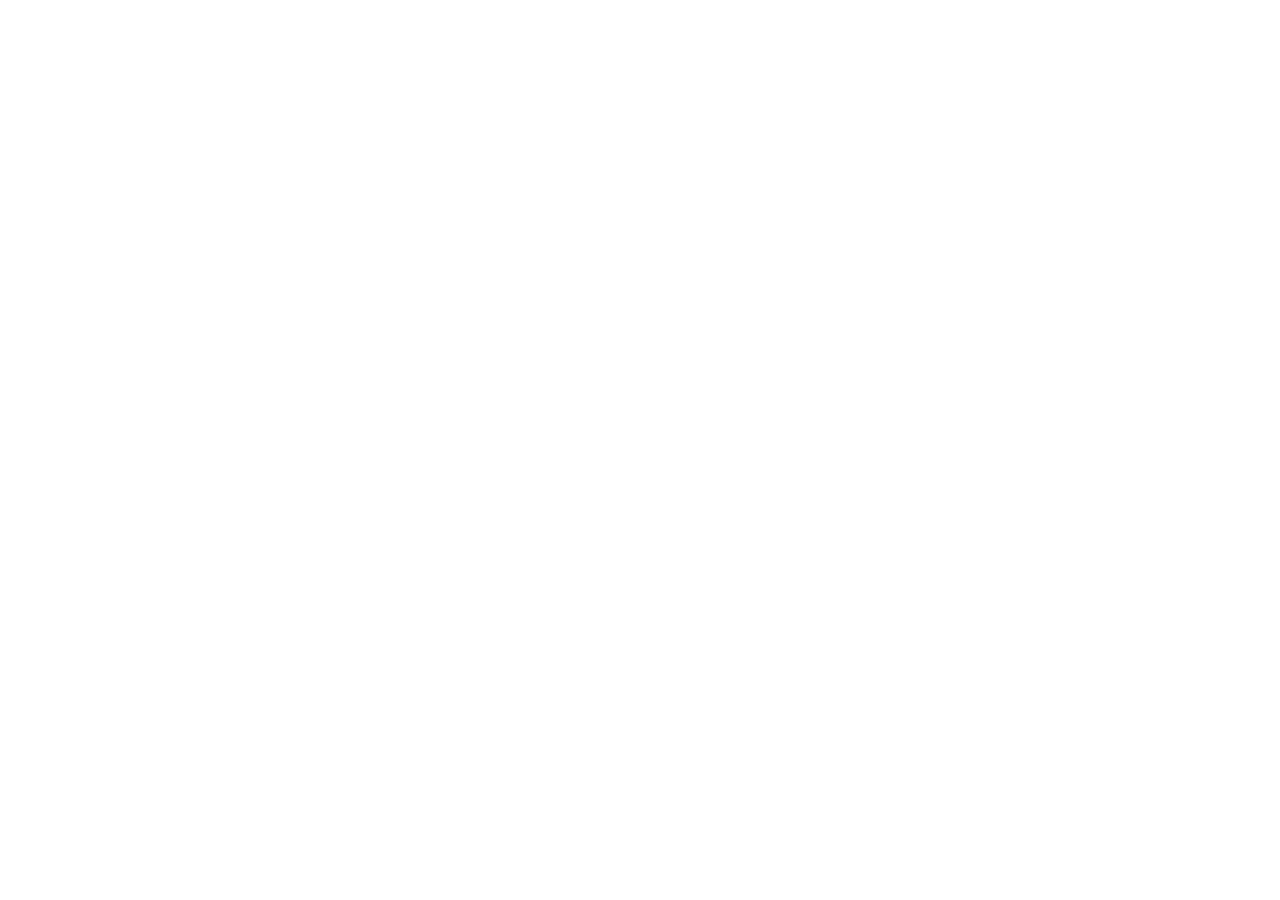
==== index.html @ 4bdb0be6 "Initial project structure Cria a estrutura de pastas exigida (css/, js/, assets/, docs/), o document" ====
<!DOCTYPE html>
<html lang="pt-BR">
<head>
  <meta charset="UTF-8">
  <meta name="viewport" content="width=device-width, initial-scale=1">
  <title>MUKEN STORE</title>
  <link rel="stylesheet" href="css/style.css">
  <link rel="stylesheet" href="css/components.css">
  <link rel="stylesheet" href="css/responsive.css">
</head>
<body>
  <header class="site-header"></header>
  <main id="app" tabindex="-1"></main>
  <footer class="site-footer"></footer>

  <script src="js/storage.js" defer></script>
  <script src="js/products.js" defer></script>
  <script src="js/filters.js" defer></script>
  <script src="js/cart.js" defer></script>
  <script src="js/favorites.js" defer></script>
  <script src="js/checkout.js" defer></script>
  <script src="js/app.js" defer></script>
</body>
</html>
---- css/style.css ----
/* MUKEN STORE — style.css */
---- css/components.css ----
/* MUKEN STORE — components.css */
---- css/responsive.css ----
/* MUKEN STORE — responsive.css */
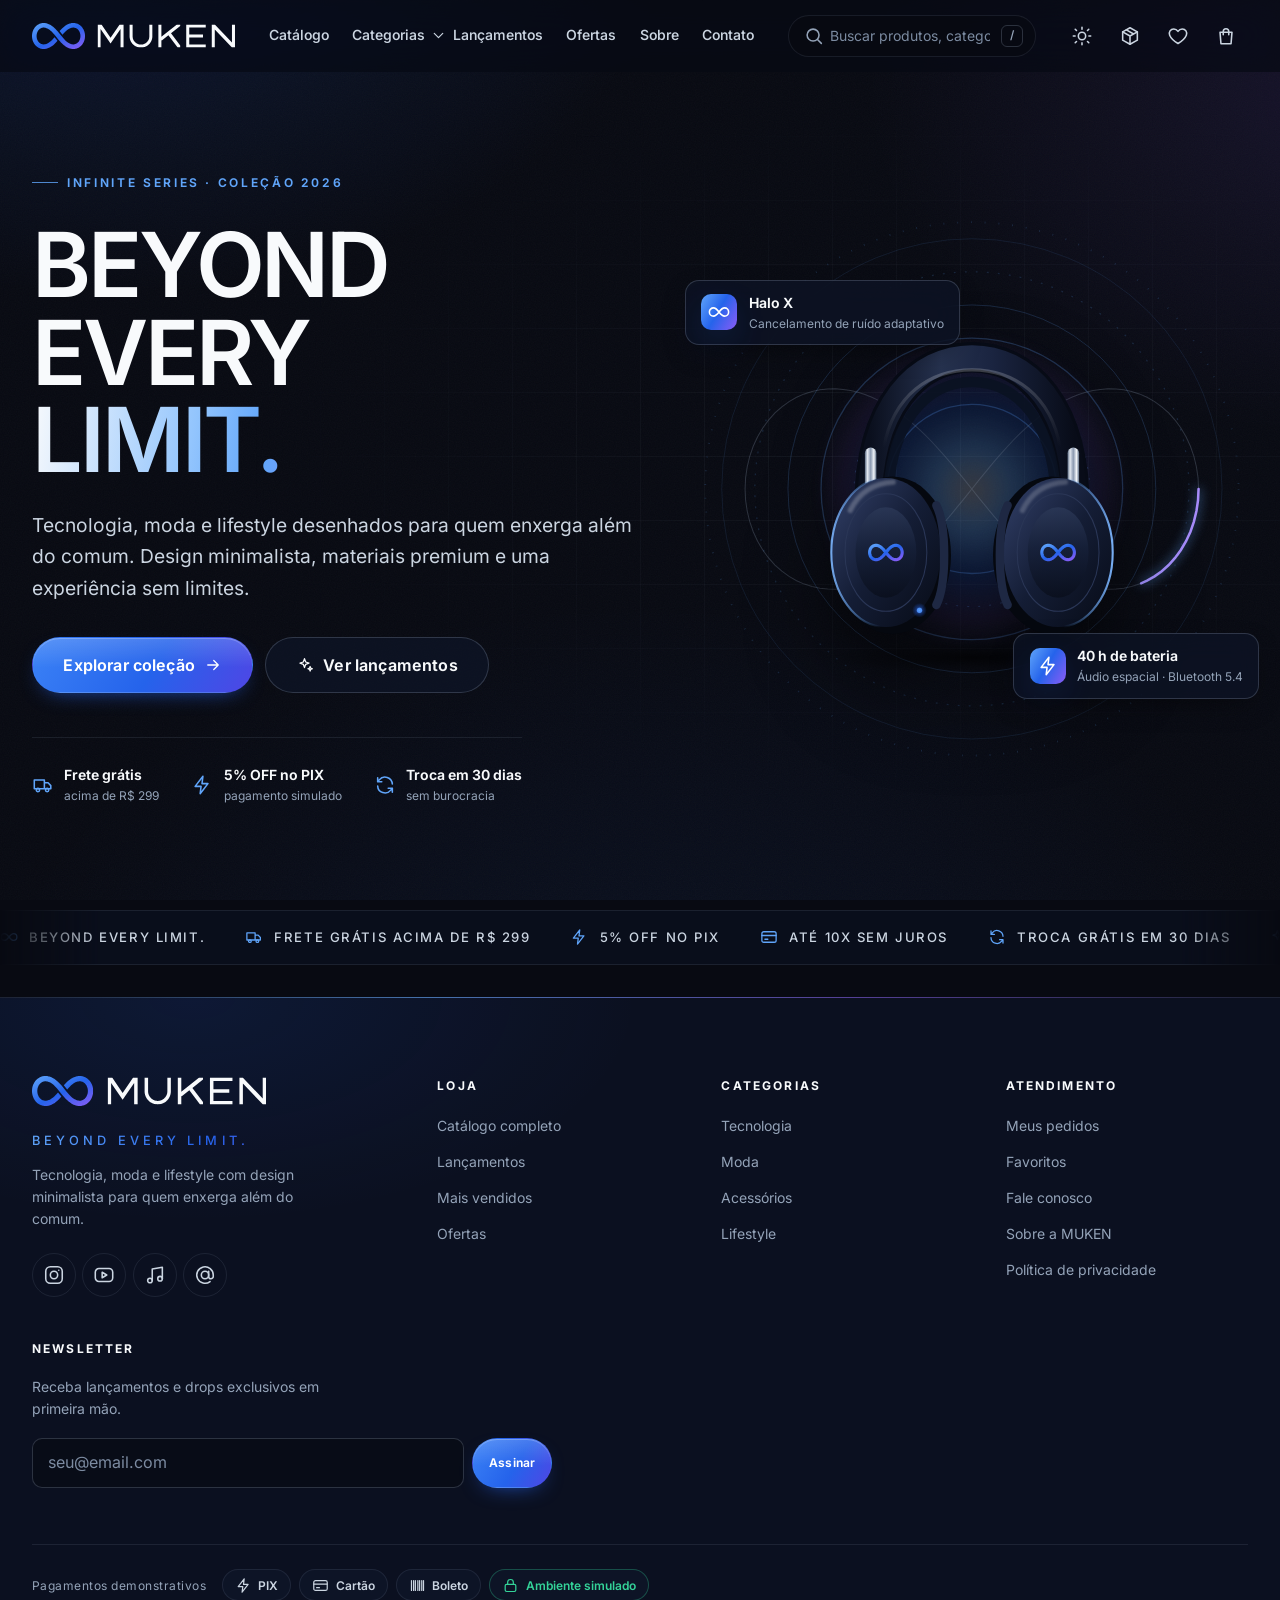
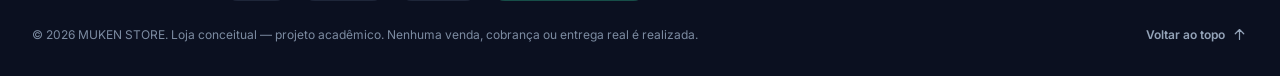
==== commit d74b4db8: "Create MUKEN visual identity - Logotipo original: símbolo de infinito entrelaçado (vazado real) e   " ====
--- a/index.html
+++ b/index.html
@@ -1,24 +1,376 @@
 <!DOCTYPE html>
-<html lang="pt-BR">
+<html lang="pt-BR" data-theme="dark">
 <head>
   <meta charset="UTF-8">
-  <meta name="viewport" content="width=device-width, initial-scale=1">
-  <title>MUKEN STORE</title>
+  <meta name="viewport" content="width=device-width, initial-scale=1, viewport-fit=cover">
+  <title>MUKEN STORE — Beyond Every Limit.</title>
+  <meta name="description" content="MUKEN STORE: tecnologia, moda, acessórios e lifestyle com design minimalista e futurista. Loja virtual conceitual — BEYOND EVERY LIMIT.">
+  <meta name="theme-color" content="#080A12">
+  <meta name="color-scheme" content="dark light">
+  <meta name="author" content="João Pedro Ribeiro">
+
+  <!-- Open Graph (pré-visualização ao compartilhar o link) -->
+  <meta property="og:type" content="website">
+  <meta property="og:locale" content="pt_BR">
+  <meta property="og:site_name" content="MUKEN STORE">
+  <meta property="og:title" content="MUKEN STORE — Beyond Every Limit.">
+  <meta property="og:description" content="Loja virtual conceitual de tecnologia, moda, acessórios e lifestyle com identidade premium e futurista.">
+  <meta property="og:image" content="assets/images/og-image.png">
+  <meta name="twitter:card" content="summary_large_image">
+
+  <!-- Ícones -->
+  <link rel="icon" href="assets/icons/favicon.svg" type="image/svg+xml">
+  <link rel="icon" href="assets/icons/favicon-32.png" sizes="32x32" type="image/png">
+  <link rel="apple-touch-icon" href="assets/icons/apple-touch-icon.png">
+
+  <!--
+    Aplica o tema salvo ANTES da renderização (evita o "flash" de tema errado).
+    O tema escuro é o padrão da MUKEN. O manifesto só é anexado em http(s),
+    pois navegadores bloqueiam manifestos abertos via file://.
+  -->
+  <script>
+    (function () {
+      var theme = 'dark';
+      try {
+        var saved = JSON.parse(localStorage.getItem('muken:theme'));
+        if (saved === 'light' || saved === 'dark') theme = saved;
+      } catch (e) { /* armazenamento indisponível: mantém o padrão */ }
+      document.documentElement.setAttribute('data-theme', theme);
+      if (/^https?:$/.test(location.protocol)) {
+        var link = document.createElement('link');
+        link.rel = 'manifest';
+        link.href = 'site.webmanifest';
+        document.head.appendChild(link);
+      }
+    })();
+  </script>
+
   <link rel="stylesheet" href="css/style.css">
   <link rel="stylesheet" href="css/components.css">
   <link rel="stylesheet" href="css/responsive.css">
 </head>
 <body>
-  <header class="site-header"></header>
-  <main id="app" tabindex="-1"></main>
-  <footer class="site-footer"></footer>
-
+  <a class="skip-link" href="#app" data-skip-link>Pular para o conteúdo principal</a>
+
+  <!-- =========================================================
+       SPRITE SVG: logotipo + ícones originais (usados via <use>)
+       ========================================================= -->
+  <svg class="svg-sprite" xmlns="http://www.w3.org/2000/svg" aria-hidden="true" focusable="false">
+    <defs>
+      <linearGradient id="mk-gradient" x1="0" y1="0" x2="1" y2="1">
+        <stop offset="0" stop-color="#60A5FA"/>
+        <stop offset=".52" stop-color="#2563EB"/>
+        <stop offset="1" stop-color="#8B5CF6"/>
+      </linearGradient>
+    </defs>
+    <symbol id="logo-symbol" viewBox="0 0 218.98 107.38"><path fill="url(#mk-gradient)" d="M79.7 10.1 L77.2 8.6 L74.6 7.1 L72.2 5.9 L69.8 4.8 L67.3 3.7 L64.8 2.8 L62.2 2 L59.8 1.4 L57.1 0.8 L54.7 0.4 L52.2 0.2 L49.7 0 L47.1 0 L44.5 0.1 L42.3 0.4 L39.8 0.8 L37.5 1.3 L34.9 2 L32.7 2.7 L30.5 3.6 L28 4.7 L25.9 5.9 L23.8 7.1 L21.8 8.5 L19.8 10 L17.9 11.6 L16 13.4 L14.2 15.2 L12.5 17.2 L11.2 19 L9.6 21.2 L8.2 23.4 L6.9 25.7 L5.6 28.2 L4.5 30.7 L3.5 33.4 L2.6 36 L1.8 38.8 L1.2 41.6 L0.8 43.9 L0.4 46.8 L0.1 49.7 L0 52.6 L0 55.4 L0.1 57.8 L0.4 60.7 L0.8 63.5 L1.3 66.4 L1.9 69.1 L2.7 71.8 L3.6 74.5 L4.7 77.1 L5.8 79.6 L7.1 82 L8.4 84.4 L9.9 86.7 L11.5 88.8 L13.1 90.9 L14.9 92.8 L16.8 94.7 L18.6 96.4 L20.6 98 L22.6 99.5 L25 101 L27.1 102.2 L29.3 103.3 L31.8 104.3 L34.1 105.1 L36.6 105.9 L38.9 106.4 L41.4 106.9 L44 107.2 L46.6 107.4 L49.2 107.4 L51.7 107.3 L54.3 107 L57 106.6 L59.5 106.1 L62.1 105.4 L64.8 104.6 L67.3 103.7 L69.8 102.6 L72.3 101.5 L74.9 100.1 L77.5 98.6 L80 97.1 L82.4 95.4 L85 93.5 L87.5 91.5 L89.9 89.5 L94.8 85 L99.8 79.9 L105.2 73.8 L93.1 58.8 L88.3 64.3 L83.8 69.1 L79.6 73.2 L75.5 76.8 L71.4 79.9 L67.5 82.5 L65.3 83.7 L63.4 84.7 L61.4 85.5 L59.4 86.3 L57.4 87 L55.4 87.5 L53.4 87.9 L51.4 88.2 L49.3 88.4 L47.6 88.4 L45.5 88.2 L43.8 88 L41.7 87.6 L40 87.1 L38.2 86.4 L36.5 85.6 L34.8 84.7 L33.3 83.8 L31.7 82.5 L30.3 81.3 L28.5 79.6 L27 77.8 L25.6 76 L24.3 73.9 L23.1 71.7 L22 69.3 L21.1 66.9 L20.4 64.7 L19.8 62 L19.4 59.3 L19.1 56.5 L19 54.1 L19 51.7 L19.3 48.9 L19.6 46.5 L20.1 43.9 L20.8 41.6 L21.6 39.1 L22.6 36.7 L23.8 34.4 L25 32.3 L26.4 30.3 L27.8 28.5 L29.6 26.7 L31.2 25.2 L33.1 23.8 L35 22.6 L37 21.5 L39 20.7 L41.2 19.9 L43.2 19.5 L45.5 19.1 L48.8 19 L50.6 19.1 L52.4 19.3 L55.9 20 L57.7 20.5 L59.7 21.2 L63.4 22.7 L67 24.6 L70.8 27.1 L74.6 29.9 L77.9 32.6 L81.1 35.6 L84.6 39.1 L88.1 42.9 L91.3 46.4 L94.8 50.7 L107.7 66.7 L113.3 73.3 L116.4 76.9 L119.4 80.2 L122.2 83 L125.1 85.9 L128.5 89 L131.9 91.9 L135.3 94.4 L138.6 96.8 L142.1 99 L145.4 100.8 L148.8 102.5 L152.3 103.9 L156.8 105.4 L161.1 106.4 L165.5 107.1 L169.7 107.4 L171.9 107.4 L174.1 107.3 L176.3 107.1 L178.3 106.8 L182.4 105.9 L186.3 104.7 L190.2 103 L193.9 101 L195.7 99.9 L197.6 98.6 L200.8 96 L202.6 94.4 L204.1 92.9 L206.8 89.7 L208.4 87.6 L209.6 85.9 L211.9 82 L213.2 79.6 L214.3 77.1 L215.3 74.5 L216.2 71.9 L217 69.2 L217.7 66.4 L218.2 63.5 L218.5 61.2 L218.8 58.3 L219 55.4 L219 52.6 L218.9 49.7 L218.7 47.3 L218.3 44.4 L217.8 41.6 L217.2 38.8 L216.4 36.1 L215.5 33.4 L214.5 30.8 L213.4 28.3 L212.2 25.8 L210.8 23.4 L209.4 21.2 L207.8 19 L206.2 16.9 L204.5 14.9 L202.7 13.1 L200.7 11.3 L198.8 9.7 L196.8 8.2 L194.8 6.9 L192.3 5.5 L190.2 4.4 L188 3.4 L185.8 2.5 L183.3 1.7 L181 1.1 L178.4 0.6 L176.2 0.3 L173.6 0.1 L171.1 0 L168.5 0.1 L166 0.2 L163.5 0.5 L160.8 1 L158.3 1.6 L155.7 2.3 L153.1 3.2 L150.6 4.2 L148.1 5.2 L145.8 6.4 L143.4 7.7 L140.9 9.2 L138.4 10.7 L133.7 14.1 L128.8 18.1 L124 22.6 L119 27.7 L113.8 33.5 L125.9 48.6 L129.2 44.7 L132.5 41.1 L135.3 38.1 L138.3 35.2 L141.1 32.6 L143.9 30.2 L146.9 28 L149.6 26.1 L152.5 24.4 L155.4 22.8 L158.1 21.6 L160.8 20.6 L163.6 19.9 L166.3 19.3 L169.1 19 L171.7 19 L173.7 19.2 L175.5 19.4 L177.3 19.8 L179 20.3 L180.8 21 L182.5 21.8 L184.2 22.7 L185.9 23.8 L187.6 25 L188.9 26.2 L190.5 27.8 L191.8 29.3 L193 30.9 L194.1 32.6 L195.2 34.4 L196.2 36.4 L197.4 39.1 L198.3 42 L199.1 45 L199.6 47.7 L199.9 50.9 L200 53.7 L199.9 56.5 L199.6 59.7 L199.1 62.4 L198.3 65.4 L197.4 68.3 L196.2 71 L194.9 73.6 L193.4 76 L191.8 78.1 L190.1 80 L188 82 L185.9 83.6 L183.7 85 L181.5 86.1 L179.3 87 L176.8 87.7 L174.2 88.2 L171.7 88.4 L169.1 88.3 L166.3 88.1 L163.6 87.5 L160.8 86.7 L158.1 85.7 L155.4 84.5 L152.5 83 L149.6 81.3 L142 93 L149.6 81.3 L145.4 78.3 L141.2 74.9 L136.8 70.8 L132.5 66.3 L128.7 62 L124.6 57.3 L111.6 41.1 L106.7 35.2 L101.7 29.6 L97.2 24.7 L92.7 20.4 L88.4 16.6 L84 13.1Z"/></symbol>
+    <symbol id="logo-wordmark" viewBox="0 0 592 100"><path fill="currentColor" d="M138 52.7 L138.1 54.1 L138.1 54.3 L138.2 55.7 L138.2 55.9 L138.4 57.3 L138.4 57.5 L138.6 58.9 L138.7 59.1 L138.9 60.5 L139 60.7 L139.3 62 L139.3 62.2 L139.6 63.6 L139.7 63.8 L140.1 65.1 L140.1 65.3 L140.6 66.7 L140.6 66.8 L141.1 68.2 L141.2 68.4 L141.7 69.7 L141.8 69.8 L142.3 71.1 L142.4 71.3 L143 72.6 L143.1 72.8 L143.7 74 L143.8 74.2 L144.5 75.4 L144.6 75.6 L145.3 76.8 L145.4 77 L146.2 78.1 L146.3 78.3 L147.1 79.5 L147.2 79.6 L148.1 80.7 L148.2 80.9 L149.1 82 L149.2 82.2 L150.1 83.2 L150.2 83.4 L151.2 84.4 L151.3 84.6 L152.3 85.6 L152.4 85.7 L153.4 86.7 L153.6 86.8 L154.6 87.8 L154.8 87.9 L155.8 88.8 L156 88.9 L157.1 89.8 L157.3 89.9 L158.4 90.8 L158.6 90.9 L159.7 91.7 L159.9 91.8 L161 92.5 L161.2 92.7 L162.4 93.4 L162.6 93.5 L163.8 94.2 L164 94.3 L165.2 94.9 L165.4 95 L166.7 95.6 L166.9 95.7 L168.2 96.2 L168.3 96.3 L169.6 96.8 L169.8 96.9 L171.2 97.4 L171.3 97.4 L172.7 97.9 L172.9 97.9 L174.2 98.3 L174.4 98.4 L175.8 98.7 L176 98.7 L177.3 99 L177.6 99.1 L178.9 99.3 L179.1 99.4 L180.5 99.6 L180.7 99.6 L182.1 99.8 L182.3 99.8 L183.7 99.9 L183.9 99.9 L185.3 100 L185.5 100 L186.9 100 L187.1 100 L188.5 100 L188.7 100 L190.1 99.9 L190.3 99.9 L191.7 99.8 L191.9 99.8 L193.3 99.6 L193.5 99.6 L194.9 99.4 L195.1 99.3 L196.4 99.1 L196.7 99 L198 98.7 L198.2 98.7 L199.6 98.4 L199.8 98.3 L201.1 97.9 L201.3 97.9 L202.7 97.4 L202.8 97.4 L204.2 96.9 L204.4 96.8 L205.7 96.3 L205.8 96.2 L207.1 95.7 L207.3 95.6 L208.6 95 L208.8 94.9 L210 94.3 L210.2 94.2 L211.4 93.5 L211.6 93.4 L212.8 92.7 L213 92.5 L214.1 91.8 L214.3 91.7 L215.4 90.9 L215.6 90.8 L216.7 89.9 L216.9 89.8 L218 88.9 L218.2 88.8 L219.2 87.9 L219.4 87.8 L220.4 86.8 L220.6 86.7 L221.6 85.7 L221.7 85.6 L222.7 84.6 L222.8 84.4 L223.8 83.4 L223.9 83.2 L224.8 82.2 L224.9 82 L225.8 80.9 L225.9 80.7 L226.8 79.6 L226.9 79.5 L227.7 78.3 L227.8 78.1 L228.6 77 L228.7 76.8 L229.4 75.6 L229.5 75.4 L230.2 74.2 L230.3 74 L230.9 72.8 L231 72.6 L231.6 71.3 L231.7 71.1 L232.2 69.8 L232.3 69.7 L232.8 68.4 L232.9 68.2 L233.4 66.8 L233.4 66.7 L233.9 65.3 L233.9 65.1 L234.3 63.8 L234.4 63.6 L234.7 62.2 L234.7 62 L235 60.7 L235.1 60.5 L235.3 59.1 L235.4 58.9 L235.6 57.5 L235.6 57.3 L235.8 55.9 L235.8 55.7 L235.9 54.3 L235.9 54.1 L236 52.7 L236 52.5 L236 51.1 L236 51 L236 0 L223 0 L223 51 L223 52.2 L222.9 53.4 L222.8 54.5 L222.7 55.7 L222.5 56.9 L222.3 58 L222.1 59.2 L221.8 60.3 L221.4 61.5 L221.1 62.6 L220.7 63.7 L220.3 64.8 L219.8 65.9 L219.3 66.9 L218.8 68 L218.2 69 L217.6 70 L216.9 71 L216.3 72 L215.6 72.9 L214.8 73.8 L214.1 74.7 L213.3 75.6 L212.5 76.5 L211.6 77.3 L210.7 78.1 L209.8 78.8 L208.9 79.6 L208 80.3 L207 80.9 L206 81.6 L205 82.2 L204 82.8 L202.9 83.3 L201.9 83.8 L200.8 84.3 L199.7 84.7 L198.6 85.1 L197.4 85.5 L196.3 85.8 L195.2 86.1 L194 86.3 L192.9 86.5 L191.7 86.7 L190.5 86.8 L189.3 86.9 L188.2 87 L187 87 L185.8 87 L184.7 86.9 L183.5 86.8 L182.3 86.7 L181.1 86.5 L180 86.3 L178.8 86.1 L177.7 85.8 L176.6 85.5 L175.4 85.1 L174.3 84.7 L173.2 84.3 L172.1 83.8 L171.1 83.3 L170 82.8 L169 82.2 L168 81.6 L167 80.9 L166 80.3 L165.1 79.6 L164.2 78.8 L163.3 78.1 L162.4 77.3 L161.5 76.5 L160.7 75.6 L159.9 74.7 L159.2 73.8 L158.4 72.9 L157.7 72 L157.1 71 L156.4 70 L155.8 69 L155.2 68 L154.7 66.9 L154.2 65.9 L153.7 64.8 L153.3 63.7 L152.9 62.6 L152.6 61.5 L152.2 60.3 L151.9 59.2 L151.7 58 L151.5 56.9 L151.3 55.7 L151.2 54.5 L151.1 53.4 L151 52.2 L151 51 L151 0 L138 0 L138 51 L138 51.1 L138 52.5ZM0 0 L0 1.1 L0 100 L13 100 L13 20 L56 82.8 L99 20 L99 100 L112 100 L112 1.1 L112 0 L95.2 0 L56 57.2 L16.9 0ZM262 0 L262 100 L275 100 L275 67.3 L276.8 69.6 L305.1 47.2 L345.1 100 L356 100 L356 90.7 L316.4 38.4 L356 7.1 L356 0 L341.9 0 L275 52.8 L275 0ZM382 13 L382 43.5 L382 56.5 L382 87 L382 100 L395 100 L466 100 L466 87 L395 87 L395 56.5 L454.2 56.5 L454.2 43.5 L395 43.5 L395 13 L466 13 L466 0 L395 0 L382 0ZM505 0.1 L505 0 L492 0 L492 8.1 L492 100 L505 100 L505 21.8 L579 99.9 L579 100 L592 100 L592 91.9 L592 0 L579 0 L579 78.2Z"/></symbol>
+
+    <symbol id="i-search" viewBox="0 0 24 24"><circle cx="11" cy="11" r="6.5"/><path d="m20 20-4.2-4.2"/></symbol>
+    <symbol id="i-heart" viewBox="0 0 24 24"><path d="M12 20.2s-7.2-4.4-9.1-9.1C1.6 7.8 3.8 4.3 7.4 4.3c1.9 0 3.5 1 4.6 2.6 1.1-1.6 2.7-2.6 4.6-2.6 3.6 0 5.8 3.5 4.5 6.8-1.9 4.7-9.1 9.1-9.1 9.1Z"/></symbol>
+    <symbol id="i-bag" viewBox="0 0 24 24"><path d="M5.5 8h13l-1 12.5h-11L5.5 8Z"/><path d="M9 10.5V7a3 3 0 0 1 6 0v3.5"/></symbol>
+    <symbol id="i-package" viewBox="0 0 24 24"><path d="m12 3 8 4.5v9L12 21l-8-4.5v-9L12 3Z"/><path d="m4 7.5 8 4.5 8-4.5M12 12v9M8 5.3l8 4.5"/></symbol>
+    <symbol id="i-user" viewBox="0 0 24 24"><circle cx="12" cy="8" r="4"/><path d="M4.5 20.5c1.4-3.6 4.2-5.5 7.5-5.5s6.1 1.9 7.5 5.5"/></symbol>
+    <symbol id="i-menu" viewBox="0 0 24 24"><path d="M4 7h16M4 12h16M4 17h10"/></symbol>
+    <symbol id="i-close" viewBox="0 0 24 24"><path d="M6 6l12 12M18 6 6 18"/></symbol>
+    <symbol id="i-sun" viewBox="0 0 24 24"><circle cx="12" cy="12" r="4"/><path d="M12 2.5v2M12 19.5v2M4.6 4.6 6 6M18 18l1.4 1.4M2.5 12h2M19.5 12h2M4.6 19.4 6 18M18 6l1.4-1.4"/></symbol>
+    <symbol id="i-moon" viewBox="0 0 24 24"><path d="M20 14.2A8.2 8.2 0 0 1 9.8 4a8.2 8.2 0 1 0 10.2 10.2Z"/></symbol>
+    <symbol id="i-arrow-right" viewBox="0 0 24 24"><path d="M5 12h14M13 6l6 6-6 6"/></symbol>
+    <symbol id="i-arrow-left" viewBox="0 0 24 24"><path d="M19 12H5M11 6l-6 6 6 6"/></symbol>
+    <symbol id="i-arrow-up" viewBox="0 0 24 24"><path d="M12 19V5M6 11l6-6 6 6"/></symbol>
+    <symbol id="i-arrow-up-right" viewBox="0 0 24 24"><path d="M7 17 17 7M8 7h9v9"/></symbol>
+    <symbol id="i-chevron-down" viewBox="0 0 24 24"><path d="m6 9 6 6 6-6"/></symbol>
+    <symbol id="i-chevron-right" viewBox="0 0 24 24"><path d="m9 6 6 6-6 6"/></symbol>
+    <symbol id="i-chevron-left" viewBox="0 0 24 24"><path d="m15 6-6 6 6 6"/></symbol>
+    <symbol id="i-plus" viewBox="0 0 24 24"><path d="M12 5v14M5 12h14"/></symbol>
+    <symbol id="i-minus" viewBox="0 0 24 24"><path d="M5 12h14"/></symbol>
+    <symbol id="i-trash" viewBox="0 0 24 24"><path d="M4 7h16M10 11v6M14 11v6M6 7l1 13h10l1-13M9 7V4h6v3"/></symbol>
+    <symbol id="i-check" viewBox="0 0 24 24"><path d="m5 12.5 4.5 4.5L19 7.5"/></symbol>
+    <symbol id="i-check-circle" viewBox="0 0 24 24"><circle cx="12" cy="12" r="9"/><path d="m8 12.3 2.7 2.7L16.2 9.5"/></symbol>
+    <symbol id="i-alert" viewBox="0 0 24 24"><path d="M12 3.5 21.5 20h-19L12 3.5Z"/><path d="M12 10v4.5M12 17.3v.2"/></symbol>
+    <symbol id="i-info" viewBox="0 0 24 24"><circle cx="12" cy="12" r="9"/><path d="M12 11v5.5M12 7.8v.2"/></symbol>
+    <symbol id="i-x-circle" viewBox="0 0 24 24"><circle cx="12" cy="12" r="9"/><path d="m9 9 6 6M15 9l-6 6"/></symbol>
+    <symbol id="i-star" viewBox="0 0 24 24"><path d="m12 2.8 2.8 5.8 6.3.8-4.6 4.4 1.2 6.3L12 17l-5.7 3.1 1.2-6.3-4.6-4.4 6.3-.8L12 2.8Z"/></symbol>
+    <symbol id="i-truck" viewBox="0 0 24 24"><path d="M2.5 6.5h11v9.5h-11zM13.5 9.5h4l3 3.2V16h-7"/><circle cx="6.5" cy="17.5" r="1.8"/><circle cx="16.5" cy="17.5" r="1.8"/></symbol>
+    <symbol id="i-shield" viewBox="0 0 24 24"><path d="M12 3 19.5 6v5.6c0 4.6-3.2 8.3-7.5 9.4-4.3-1.1-7.5-4.8-7.5-9.4V6L12 3Z"/><path d="m8.8 12 2.2 2.2 4.2-4.4"/></symbol>
+    <symbol id="i-refresh" viewBox="0 0 24 24"><path d="M20 11a8 8 0 0 0-14.3-4.6L4 8.5M4 4v4.5h4.5M4 13a8 8 0 0 0 14.3 4.6l1.7-2.1M20 20v-4.5h-4.5"/></symbol>
+    <symbol id="i-card" viewBox="0 0 24 24"><rect x="2.5" y="5" width="19" height="14" rx="2.5"/><path d="M2.5 10h19M6.5 15h4"/></symbol>
+    <symbol id="i-zap" viewBox="0 0 24 24"><path d="M13 2.5 4.5 13.5H11l-1 8 8.5-11H12l1-8Z"/></symbol>
+    <symbol id="i-barcode" viewBox="0 0 24 24"><path d="M3.5 5v14M6.5 5v14M9 5v14M12.5 5v14M15 5v14M18 5v14M20.5 5v14"/></symbol>
+    <symbol id="i-copy" viewBox="0 0 24 24"><rect x="8.5" y="8.5" width="12" height="12" rx="2"/><path d="M15.5 8.5V5.5a2 2 0 0 0-2-2h-8a2 2 0 0 0-2 2v8a2 2 0 0 0 2 2h3"/></symbol>
+    <symbol id="i-eye" viewBox="0 0 24 24"><path d="M2.5 12S6 5.5 12 5.5 21.5 12 21.5 12 18 18.5 12 18.5 2.5 12 2.5 12Z"/><circle cx="12" cy="12" r="3"/></symbol>
+    <symbol id="i-sliders" viewBox="0 0 24 24"><path d="M4 7h9M17 7h3M4 17h3M11 17h9"/><circle cx="15" cy="7" r="2"/><circle cx="9" cy="17" r="2"/></symbol>
+    <symbol id="i-tag" viewBox="0 0 24 24"><path d="M3.5 12.2V4.5a1 1 0 0 1 1-1h7.7l8.6 8.6a1 1 0 0 1 0 1.4l-7.3 7.3a1 1 0 0 1-1.4 0l-8.6-8.6Z"/><circle cx="8" cy="8" r="1.4"/></symbol>
+    <symbol id="i-sparkles" viewBox="0 0 24 24"><path d="M10 3.5 11.6 8 16 9.5l-4.4 1.6L10 15.5l-1.6-4.4L4 9.5 8.4 8 10 3.5ZM17.5 14l.8 2.2 2.2.8-2.2.8-.8 2.2-.8-2.2-2.2-.8 2.2-.8.8-2.2Z"/></symbol>
+    <symbol id="i-trending" viewBox="0 0 24 24"><path d="m3 17 6-6 4 4 8-8M15 7h6v6"/></symbol>
+    <symbol id="i-clock" viewBox="0 0 24 24"><circle cx="12" cy="12" r="9"/><path d="M12 7v5l3.5 2"/></symbol>
+    <symbol id="i-mail" viewBox="0 0 24 24"><rect x="2.5" y="5" width="19" height="14" rx="2.5"/><path d="m3.5 6.5 8.5 6.5 8.5-6.5"/></symbol>
+    <symbol id="i-phone" viewBox="0 0 24 24"><path d="M6.6 3.5h3l1.5 4-2 1.3a10.5 10.5 0 0 0 6.1 6.1l1.3-2 4 1.5v3a2 2 0 0 1-2.2 2A16.5 16.5 0 0 1 4.6 5.7a2 2 0 0 1 2-2.2Z"/></symbol>
+    <symbol id="i-map-pin" viewBox="0 0 24 24"><path d="M12 21s-6.5-5.6-6.5-11a6.5 6.5 0 0 1 13 0c0 5.4-6.5 11-6.5 11Z"/><circle cx="12" cy="10" r="2.4"/></symbol>
+    <symbol id="i-chat" viewBox="0 0 24 24"><path d="M20.5 11.5a8.3 8.3 0 0 1-12 7.4L3.5 20l1.2-4.4A8.3 8.3 0 1 1 20.5 11.5Z"/></symbol>
+    <symbol id="i-lock" viewBox="0 0 24 24"><rect x="4.5" y="10.5" width="15" height="10" rx="2"/><path d="M8 10.5V7.5a4 4 0 0 1 8 0v3"/></symbol>
+    <symbol id="i-gift" viewBox="0 0 24 24"><rect x="3.5" y="8" width="17" height="4" rx="1"/><path d="M5 12v8.5h14V12M12 8v12.5M12 8S10.5 3.5 8 4.2C5.8 4.8 7 8 12 8Zm0 0s1.5-4.5 4-3.8C18.2 4.8 17 8 12 8Z"/></symbol>
+    <symbol id="i-zoom" viewBox="0 0 24 24"><circle cx="11" cy="11" r="6.5"/><path d="m20 20-4.2-4.2M11 8.5v5M8.5 11h5"/></symbol>
+    <symbol id="i-cpu" viewBox="0 0 24 24"><rect x="6" y="6" width="12" height="12" rx="2"/><rect x="9.5" y="9.5" width="5" height="5" rx=".8"/><path d="M9 2.5V6M15 2.5V6M9 18v3.5M15 18v3.5M2.5 9H6M2.5 15H6M18 9h3.5M18 15h3.5"/></symbol>
+    <symbol id="i-shirt" viewBox="0 0 24 24"><path d="M8.5 3.5 3 6.5l2 4.5 2.5-1v10.5h9V10l2.5 1 2-4.5-5.5-3a3.5 3.5 0 0 1-7 0Z"/></symbol>
+    <symbol id="i-glasses" viewBox="0 0 24 24"><circle cx="6.5" cy="14" r="3.5"/><circle cx="17.5" cy="14" r="3.5"/><path d="M10 14c1.3-1 2.7-1 4 0M3 14l1.5-7.5h2.5M21 14l-1.5-7.5H17"/></symbol>
+    <symbol id="i-lamp" viewBox="0 0 24 24"><circle cx="12" cy="10" r="6.5"/><circle cx="12" cy="10" r="3"/><path d="M12 16.5v3.5M8 21h8"/></symbol>
+    <symbol id="i-grid" viewBox="0 0 24 24"><rect x="3.5" y="3.5" width="7" height="7" rx="1.5"/><rect x="13.5" y="3.5" width="7" height="7" rx="1.5"/><rect x="3.5" y="13.5" width="7" height="7" rx="1.5"/><rect x="13.5" y="13.5" width="7" height="7" rx="1.5"/></symbol>
+    <symbol id="i-camera" viewBox="0 0 24 24"><rect x="3" y="3" width="18" height="18" rx="5"/><circle cx="12" cy="12" r="4"/><path d="M17.2 6.8v.1"/></symbol>
+    <symbol id="i-play" viewBox="0 0 24 24"><rect x="2.5" y="5" width="19" height="14" rx="4"/><path d="m10 9 5 3-5 3V9Z"/></symbol>
+    <symbol id="i-music" viewBox="0 0 24 24"><path d="M9 18V5.5l11-2V16"/><circle cx="6.5" cy="18" r="2.5"/><circle cx="17.5" cy="16" r="2.5"/></symbol>
+    <symbol id="i-at" viewBox="0 0 24 24"><circle cx="12" cy="12" r="4"/><path d="M16 8v5.5a2.5 2.5 0 0 0 5 0V12a9 9 0 1 0-3.5 7.1"/></symbol>
+    <symbol id="i-infinity" viewBox="0 0 24 24"><path d="M12 12c-2-2.7-3.7-4.5-6-4.5a4.5 4.5 0 0 0 0 9c2.3 0 4-1.8 6-4.5Zm0 0c2 2.7 3.7 4.5 6 4.5a4.5 4.5 0 0 0 0-9c-2.3 0-4 1.8-6 4.5Z"/></symbol>
+    <symbol id="i-history" viewBox="0 0 24 24"><path d="M3.5 12a8.5 8.5 0 1 0 2.6-6.1L3.5 8.5M3.5 4v4.5H8"/><path d="M12 8v4.3l3 1.8"/></symbol>
+    <symbol id="i-logout" viewBox="0 0 24 24"><path d="M14 4.5h4a1.5 1.5 0 0 1 1.5 1.5v12a1.5 1.5 0 0 1-1.5 1.5h-4M10 16.5 14.5 12 10 7.5M14.5 12H4"/></symbol>
+  </svg>
+
+  <!-- Camada de ambiência (gradientes de profundidade) -->
+  <div class="ambient" aria-hidden="true"></div>
+
+  <!-- =========================================================
+       CABEÇALHO
+       ========================================================= -->
+  <header class="site-header" data-header>
+    <div class="container header-inner">
+      <button class="icon-btn header-menu-btn" type="button" data-action="open-menu" aria-label="Abrir menu" aria-controls="menu-drawer" aria-expanded="false">
+        <svg class="icon" aria-hidden="true"><use href="#i-menu"/></svg>
+      </button>
+
+      <a href="#/" class="brand" aria-label="MUKEN STORE — página inicial">
+        <svg class="brand-logo" viewBox="0 0 874.41 112" aria-hidden="true" focusable="false">
+          <use href="#logo-symbol" width="228.41" height="112"/>
+          <use href="#logo-wordmark" x="282.41" y="6" width="592" height="100"/>
+        </svg>
+      </a>
+
+      <nav class="main-nav" aria-label="Navegação principal">
+        <ul class="main-nav__list">
+          <li><a class="main-nav__link" href="#/catalogo" data-nav="catalogo">Catálogo</a></li>
+          <li class="main-nav__item--dropdown">
+            <button class="main-nav__link main-nav__trigger" type="button" aria-expanded="false" aria-controls="categories-menu" data-dropdown-trigger>
+              Categorias <svg class="icon icon--sm" aria-hidden="true"><use href="#i-chevron-down"/></svg>
+            </button>
+            <div class="nav-dropdown" id="categories-menu" hidden data-dropdown>
+              <a class="nav-dropdown__item" href="#/catalogo?cat=tecnologia"><span class="nav-dropdown__icon"><svg class="icon" aria-hidden="true"><use href="#i-cpu"/></svg></span><span><strong>Tecnologia</strong><small>Áudio, wearables e setup</small></span></a>
+              <a class="nav-dropdown__item" href="#/catalogo?cat=moda"><span class="nav-dropdown__icon"><svg class="icon" aria-hidden="true"><use href="#i-shirt"/></svg></span><span><strong>Moda</strong><small>Streetwear técnico premium</small></span></a>
+              <a class="nav-dropdown__item" href="#/catalogo?cat=acessorios"><span class="nav-dropdown__icon"><svg class="icon" aria-hidden="true"><use href="#i-glasses"/></svg></span><span><strong>Acessórios</strong><small>Detalhes que completam</small></span></a>
+              <a class="nav-dropdown__item" href="#/catalogo?cat=lifestyle"><span class="nav-dropdown__icon"><svg class="icon" aria-hidden="true"><use href="#i-lamp"/></svg></span><span><strong>Lifestyle</strong><small>Casa, rotina e foco</small></span></a>
+            </div>
+          </li>
+          <li><a class="main-nav__link" href="#/catalogo?new=1" data-nav="lancamentos">Lançamentos</a></li>
+          <li><a class="main-nav__link" href="#/catalogo?promo=1" data-nav="ofertas">Ofertas</a></li>
+          <li><a class="main-nav__link" href="#/sobre" data-nav="sobre">Sobre</a></li>
+          <li><a class="main-nav__link" href="#/contato" data-nav="contato">Contato</a></li>
+        </ul>
+      </nav>
+
+      <div class="header-search" data-header-search>
+        <form class="search-form" role="search" data-search-form autocomplete="off">
+          <label class="sr-only" for="header-search-input">Pesquisar produtos</label>
+          <svg class="icon search-form__icon" aria-hidden="true"><use href="#i-search"/></svg>
+          <input class="search-form__input" id="header-search-input" type="search" name="q"
+                 placeholder="Buscar produtos, categorias..." maxlength="60"
+                 role="combobox" aria-autocomplete="list" aria-expanded="false"
+                 aria-controls="search-suggestions" aria-describedby="search-hint">
+          <kbd class="search-form__kbd" aria-hidden="true">/</kbd>
+          <span id="search-hint" class="sr-only">Digite para ver sugestões. Use as setas para navegar e Enter para abrir.</span>
+          <div class="search-suggestions" id="search-suggestions" role="listbox" aria-label="Sugestões de produtos" hidden></div>
+        </form>
+      </div>
+
+      <div class="header-actions">
+        <button class="icon-btn search-toggle" type="button" data-action="toggle-search" aria-label="Abrir pesquisa" aria-expanded="false">
+          <svg class="icon" aria-hidden="true"><use href="#i-search"/></svg>
+        </button>
+        <button class="icon-btn theme-toggle" type="button" data-action="toggle-theme" aria-label="Ativar tema claro">
+          <svg class="icon theme-toggle__sun" aria-hidden="true"><use href="#i-sun"/></svg>
+          <svg class="icon theme-toggle__moon" aria-hidden="true"><use href="#i-moon"/></svg>
+        </button>
+        <a class="icon-btn hide-sm" href="#/pedidos" aria-label="Meus pedidos" data-nav="pedidos">
+          <svg class="icon" aria-hidden="true"><use href="#i-package"/></svg>
+        </a>
+        <a class="icon-btn" href="#/favoritos" aria-label="Favoritos" data-nav="favoritos" data-fav-link>
+          <svg class="icon" aria-hidden="true"><use href="#i-heart"/></svg>
+          <span class="count-badge" data-fav-count hidden>0</span>
+        </a>
+        <button class="icon-btn" type="button" data-action="open-cart" aria-label="Abrir carrinho" aria-controls="cart-drawer" data-cart-button>
+          <svg class="icon" aria-hidden="true"><use href="#i-bag"/></svg>
+          <span class="count-badge" data-cart-count hidden>0</span>
+        </button>
+      </div>
+    </div>
+  </header>
+
+  <!-- =========================================================
+       CONTEÚDO (renderizado pelo roteador em js/app.js)
+       ========================================================= -->
+  <main id="app" class="app" tabindex="-1">
+    <noscript>
+      <div class="container noscript">
+        <h1>Ative o JavaScript</h1>
+        <p>A MUKEN STORE precisa de JavaScript habilitado para exibir o catálogo, o carrinho e o checkout.</p>
+      </div>
+    </noscript>
+  </main>
+
+  <!-- =========================================================
+       RODAPÉ
+       ========================================================= -->
+  <footer class="site-footer">
+    <div class="container">
+      <div class="footer-top">
+        <div class="footer-brand">
+          <a href="#/" class="brand brand--footer" aria-label="MUKEN STORE — página inicial">
+            <svg class="brand-logo" viewBox="0 0 874.41 112" aria-hidden="true" focusable="false">
+              <use href="#logo-symbol" width="228.41" height="112"/>
+              <use href="#logo-wordmark" x="282.41" y="6" width="592" height="100"/>
+            </svg>
+          </a>
+          <p class="footer-slogan">BEYOND EVERY LIMIT.</p>
+          <p class="footer-text">Tecnologia, moda e lifestyle com design minimalista para quem enxerga além do comum.</p>
+          <ul class="social-list" aria-label="Redes sociais (perfis fictícios)">
+            <li><button type="button" class="icon-btn icon-btn--ghost" data-action="social" data-network="Instagram" aria-label="Instagram da MUKEN (fictício)"><svg class="icon" aria-hidden="true"><use href="#i-camera"/></svg></button></li>
+            <li><button type="button" class="icon-btn icon-btn--ghost" data-action="social" data-network="YouTube" aria-label="YouTube da MUKEN (fictício)"><svg class="icon" aria-hidden="true"><use href="#i-play"/></svg></button></li>
+            <li><button type="button" class="icon-btn icon-btn--ghost" data-action="social" data-network="TikTok" aria-label="TikTok da MUKEN (fictício)"><svg class="icon" aria-hidden="true"><use href="#i-music"/></svg></button></li>
+            <li><button type="button" class="icon-btn icon-btn--ghost" data-action="social" data-network="X" aria-label="Perfil no X da MUKEN (fictício)"><svg class="icon" aria-hidden="true"><use href="#i-at"/></svg></button></li>
+          </ul>
+        </div>
+
+        <nav class="footer-col" aria-label="Loja">
+          <h2 class="footer-title">Loja</h2>
+          <ul>
+            <li><a href="#/catalogo">Catálogo completo</a></li>
+            <li><a href="#/catalogo?new=1">Lançamentos</a></li>
+            <li><a href="#/catalogo?sort=bestsellers">Mais vendidos</a></li>
+            <li><a href="#/catalogo?promo=1">Ofertas</a></li>
+          </ul>
+        </nav>
+        <nav class="footer-col" aria-label="Categorias">
+          <h2 class="footer-title">Categorias</h2>
+          <ul>
+            <li><a href="#/catalogo?cat=tecnologia">Tecnologia</a></li>
+            <li><a href="#/catalogo?cat=moda">Moda</a></li>
+            <li><a href="#/catalogo?cat=acessorios">Acessórios</a></li>
+            <li><a href="#/catalogo?cat=lifestyle">Lifestyle</a></li>
+          </ul>
+        </nav>
+        <nav class="footer-col" aria-label="Atendimento">
+          <h2 class="footer-title">Atendimento</h2>
+          <ul>
+            <li><a href="#/pedidos">Meus pedidos</a></li>
+            <li><a href="#/favoritos">Favoritos</a></li>
+            <li><a href="#/contato">Fale conosco</a></li>
+            <li><a href="#/sobre">Sobre a MUKEN</a></li>
+            <li><a href="#/privacidade">Política de privacidade</a></li>
+          </ul>
+        </nav>
+
+        <div class="footer-newsletter">
+          <h2 class="footer-title">Newsletter</h2>
+          <p class="footer-text">Receba lançamentos e drops exclusivos em primeira mão.</p>
+          <form class="newsletter-form" data-newsletter-form novalidate>
+            <label class="sr-only" for="newsletter-email">Seu e-mail</label>
+            <input class="input" id="newsletter-email" name="email" type="email" placeholder="seu@email.com" autocomplete="email" aria-describedby="newsletter-error" required>
+            <button class="btn btn--primary btn--sm" type="submit">Assinar</button>
+            <p class="field-error" id="newsletter-error" aria-live="polite"></p>
+          </form>
+        </div>
+      </div>
+
+      <div class="footer-payments" aria-label="Formas de pagamento (demonstrativas)">
+        <span class="footer-payments__label">Pagamentos demonstrativos</span>
+        <span class="pay-chip"><svg class="icon icon--sm" aria-hidden="true"><use href="#i-zap"/></svg>PIX</span>
+        <span class="pay-chip"><svg class="icon icon--sm" aria-hidden="true"><use href="#i-card"/></svg>Cartão</span>
+        <span class="pay-chip"><svg class="icon icon--sm" aria-hidden="true"><use href="#i-barcode"/></svg>Boleto</span>
+        <span class="pay-chip pay-chip--secure"><svg class="icon icon--sm" aria-hidden="true"><use href="#i-lock"/></svg>Ambiente simulado</span>
+      </div>
+
+      <div class="footer-bottom">
+        <p>© <span data-year>2026</span> MUKEN STORE. Loja conceitual — projeto acadêmico. Nenhuma venda, cobrança ou entrega real é realizada.</p>
+        <button class="footer-top-link" type="button" data-action="scroll-top">Voltar ao topo <svg class="icon icon--sm" aria-hidden="true"><use href="#i-arrow-up"/></svg></button>
+      </div>
+    </div>
+  </footer>
+
+  <!-- =========================================================
+       CAMADAS FLUTUANTES: carrinho, menu, modais, notificações
+       ========================================================= -->
+  <dialog class="drawer drawer--right" id="cart-drawer" aria-labelledby="cart-drawer-title">
+    <div class="drawer__panel" data-cart-drawer></div>
+  </dialog>
+
+  <dialog class="drawer drawer--left" id="menu-drawer" aria-labelledby="menu-drawer-title">
+    <div class="drawer__panel">
+      <div class="drawer__header">
+        <h2 class="drawer__title" id="menu-drawer-title">Menu</h2>
+        <button class="icon-btn" type="button" data-action="close-dialog" aria-label="Fechar menu"><svg class="icon" aria-hidden="true"><use href="#i-close"/></svg></button>
+      </div>
+      <nav class="mobile-nav" aria-label="Navegação móvel">
+        <a href="#/" data-nav="home"><svg class="icon" aria-hidden="true"><use href="#i-infinity"/></svg>Início</a>
+        <a href="#/catalogo" data-nav="catalogo"><svg class="icon" aria-hidden="true"><use href="#i-grid"/></svg>Catálogo</a>
+        <a href="#/catalogo?new=1" data-nav="lancamentos"><svg class="icon" aria-hidden="true"><use href="#i-sparkles"/></svg>Lançamentos</a>
+        <a href="#/catalogo?promo=1" data-nav="ofertas"><svg class="icon" aria-hidden="true"><use href="#i-tag"/></svg>Ofertas</a>
+        <p class="mobile-nav__label">Categorias</p>
+        <a href="#/catalogo?cat=tecnologia"><svg class="icon" aria-hidden="true"><use href="#i-cpu"/></svg>Tecnologia</a>
+        <a href="#/catalogo?cat=moda"><svg class="icon" aria-hidden="true"><use href="#i-shirt"/></svg>Moda</a>
+        <a href="#/catalogo?cat=acessorios"><svg class="icon" aria-hidden="true"><use href="#i-glasses"/></svg>Acessórios</a>
+        <a href="#/catalogo?cat=lifestyle"><svg class="icon" aria-hidden="true"><use href="#i-lamp"/></svg>Lifestyle</a>
+        <p class="mobile-nav__label">Sua conta</p>
+        <a href="#/pedidos" data-nav="pedidos"><svg class="icon" aria-hidden="true"><use href="#i-package"/></svg>Meus pedidos</a>
+        <a href="#/favoritos" data-nav="favoritos"><svg class="icon" aria-hidden="true"><use href="#i-heart"/></svg>Favoritos</a>
+        <a href="#/carrinho" data-nav="carrinho"><svg class="icon" aria-hidden="true"><use href="#i-bag"/></svg>Carrinho</a>
+        <p class="mobile-nav__label">MUKEN</p>
+        <a href="#/sobre" data-nav="sobre"><svg class="icon" aria-hidden="true"><use href="#i-infinity"/></svg>Sobre</a>
+        <a href="#/contato" data-nav="contato"><svg class="icon" aria-hidden="true"><use href="#i-chat"/></svg>Contato</a>
+        <a href="#/privacidade" data-nav="privacidade"><svg class="icon" aria-hidden="true"><use href="#i-shield"/></svg>Privacidade</a>
+      </nav>
+      <div class="drawer__footer">
+        <button class="btn btn--secondary btn--block" type="button" data-action="toggle-theme">
+          <svg class="icon theme-toggle__sun" aria-hidden="true"><use href="#i-sun"/></svg>
+          <svg class="icon theme-toggle__moon" aria-hidden="true"><use href="#i-moon"/></svg>
+          <span data-theme-label>Ativar tema claro</span>
+        </button>
+      </div>
+    </div>
+  </dialog>
+
+  <dialog class="modal modal--wide" id="quick-view" aria-labelledby="quick-view-title">
+    <div class="modal__panel" data-quick-view></div>
+  </dialog>
+
+  <dialog class="modal modal--sm" id="confirm-dialog" aria-labelledby="confirm-title" aria-describedby="confirm-message">
+    <form class="modal__panel confirm" method="dialog">
+      <div class="confirm__icon" data-confirm-icon><svg class="icon" aria-hidden="true"><use href="#i-alert"/></svg></div>
+      <h2 class="confirm__title" id="confirm-title">Tem certeza?</h2>
+      <p class="confirm__message" id="confirm-message"></p>
+      <div class="confirm__actions">
+        <button class="btn btn--secondary" value="cancel" data-confirm-cancel>Cancelar</button>
+        <button class="btn btn--danger" value="confirm" data-confirm-ok>Confirmar</button>
+      </div>
+    </form>
+  </dialog>
+
+  <div class="toast-region" data-toast-region aria-live="polite" aria-relevant="additions"></div>
+  <div class="sr-only" data-announcer aria-live="polite" aria-atomic="true"></div>
+
+  <button class="back-to-top" type="button" data-action="scroll-top" aria-label="Voltar ao topo" hidden>
+    <svg class="icon" aria-hidden="true"><use href="#i-arrow-up"/></svg>
+  </button>
+
+  <!-- =========================================================
+       SCRIPTS (JavaScript Vanilla, ordem de dependência)
+       ========================================================= -->
+  <script src="js/utils.js" defer></script>
   <script src="js/storage.js" defer></script>
   <script src="js/products.js" defer></script>
+  <script src="js/ui.js" defer></script>
   <script src="js/filters.js" defer></script>
+  <script src="js/favorites.js" defer></script>
   <script src="js/cart.js" defer></script>
-  <script src="js/favorites.js" defer></script>
+  <script src="js/orders.js" defer></script>
   <script src="js/checkout.js" defer></script>
+  <script src="js/pages.js" defer></script>
   <script src="js/app.js" defer></script>
 </body>
 </html>
--- a/css/style.css
+++ b/css/style.css
@@ -1 +1,1431 @@
-/* MUKEN STORE — style.css */
+/* =====================================================================
+   MUKEN STORE — style.css
+   Design tokens, base, layout, cabeçalho, rodapé e seções das páginas.
+   Componentes reutilizáveis ficam em components.css e as adaptações de
+   tela ficam em responsive.css.
+   ===================================================================== */
+
+/* ---------- 1. Fontes (hospedadas localmente, licença SIL OFL) ---------- */
+@font-face {
+  font-family: "Inter";
+  src: url("../assets/fonts/inter-latin-var.woff2") format("woff2");
+  font-weight: 300 800;
+  font-style: normal;
+  font-display: swap;
+}
+
+@font-face {
+  font-family: "Unbounded";
+  src: url("../assets/fonts/unbounded-latin-var.woff2") format("woff2");
+  font-weight: 300 700;
+  font-style: normal;
+  font-display: swap;
+}
+
+/* ---------- 2. Design tokens — tema escuro (padrão MUKEN) ---------- */
+:root {
+  /* Paleta da marca */
+  --mk-black: #080A12;
+  --mk-navy: #10182B;
+  --mk-blue: #2563EB;
+  --mk-blue-light: #60A5FA;
+  --mk-ice: #F8FAFC;
+  --mk-gray: #94A3B8;
+  --mk-purple: #8B5CF6;
+
+  /* Cores semânticas */
+  --c-bg: #080A12;
+  --c-bg-soft: #0B1020;
+  --c-surface: #10182B;
+  --c-surface-2: #16203A;
+  --c-card: rgba(16, 24, 43, 0.62);
+  --c-card-solid: #0E1527;
+  --c-border: rgba(148, 163, 184, 0.13);
+  --c-border-strong: rgba(148, 163, 184, 0.26);
+  --c-text: #F8FAFC;
+  --c-text-2: #CBD5E1;
+  --c-muted: #94A3B8;
+  --c-faint: #7C8BA1;
+  --c-primary: #2563EB;
+  --c-primary-hover: #3B82F6;
+  --c-primary-soft: rgba(37, 99, 235, 0.14);
+  --c-link: #60A5FA;
+  --c-accent: #8B5CF6;
+  --c-accent-soft: rgba(139, 92, 246, 0.16);
+  --c-success: #34D399;
+  --c-success-soft: rgba(52, 211, 153, 0.13);
+  --c-warning: #FBBF24;
+  --c-warning-soft: rgba(251, 191, 36, 0.13);
+  --c-danger: #F87171;
+  --c-danger-soft: rgba(248, 113, 113, 0.13);
+  --c-on-primary: #FFFFFF;
+  --c-overlay: rgba(3, 5, 10, 0.72);
+  --c-header: rgba(8, 10, 18, 0.72);
+  --c-input: rgba(8, 10, 18, 0.55);
+
+  /* Palco das imagens de produto */
+  --stage-a: #121C34;
+  --stage-b: #0A1020;
+  --stage-glow: rgba(37, 99, 235, 0.30);
+  --stage-glow-2: rgba(139, 92, 246, 0.16);
+
+  /* Gradientes */
+  --grad-brand: linear-gradient(120deg, #60A5FA 0%, #2563EB 48%, #8B5CF6 100%);
+  --grad-text: linear-gradient(100deg, #F8FAFC 0%, #93C5FD 45%, #60A5FA 65%, #A78BFA 100%);
+  --grad-card: linear-gradient(180deg, rgba(22, 32, 58, 0.72) 0%, rgba(12, 18, 34, 0.72) 100%);
+
+  /* Sombras e brilhos */
+  --shadow-sm: 0 1px 2px rgba(0, 0, 0, 0.35);
+  --shadow-md: 0 10px 30px -12px rgba(0, 0, 0, 0.6);
+  --shadow-lg: 0 30px 60px -24px rgba(0, 0, 0, 0.75);
+  --glow-primary: 0 12px 34px -12px rgba(37, 99, 235, 0.85);
+  --glow-soft: 0 0 0 1px rgba(96, 165, 250, 0.28), 0 18px 40px -22px rgba(37, 99, 235, 0.7);
+  --ring: 0 0 0 3px rgba(96, 165, 250, 0.55);
+
+  /* Tipografia */
+  --font-sans: "Inter", system-ui, -apple-system, "Segoe UI", Roboto, "Helvetica Neue", Arial, sans-serif;
+  --font-display: "Unbounded", "Inter", system-ui, sans-serif;
+  --fs-xs: 0.75rem;
+  --fs-sm: 0.875rem;
+  --fs-base: 1rem;
+  --fs-md: 1.125rem;
+  --fs-lg: 1.375rem;
+  --fs-xl: clamp(1.5rem, 1.1rem + 1.4vw, 2rem);
+  --fs-2xl: clamp(1.75rem, 1.2rem + 2.2vw, 2.6rem);
+  --fs-3xl: clamp(2.1rem, 1.3rem + 3.4vw, 3.6rem);
+  --fs-display: clamp(2.6rem, 1.2rem + 5.6vw, 5.6rem);
+
+  /* Espaçamento (escala de 4px) */
+  --sp-1: 0.25rem;
+  --sp-2: 0.5rem;
+  --sp-3: 0.75rem;
+  --sp-4: 1rem;
+  --sp-5: 1.25rem;
+  --sp-6: 1.5rem;
+  --sp-8: 2rem;
+  --sp-10: 2.5rem;
+  --sp-12: 3rem;
+  --sp-16: 4rem;
+  --sp-20: 5rem;
+  --section-y: clamp(4rem, 3rem + 4vw, 7rem);
+
+  /* Formas */
+  --radius-xs: 6px;
+  --radius-sm: 10px;
+  --radius-md: 14px;
+  --radius-lg: 20px;
+  --radius-xl: 28px;
+  --radius-pill: 999px;
+
+  /* Layout */
+  --container: 1320px;
+  --gutter: clamp(1rem, 0.5rem + 2.4vw, 2rem);
+  --header-h: 72px;
+
+  /* Movimento */
+  --ease-out: cubic-bezier(0.22, 1, 0.36, 1);
+  --ease-in-out: cubic-bezier(0.65, 0, 0.35, 1);
+  --t-fast: 150ms;
+  --t-base: 240ms;
+  --t-slow: 520ms;
+
+  /* Camadas */
+  --z-header: 50;
+  --z-dropdown: 60;
+  --z-float: 70;
+  --z-toast: 120;
+
+  color-scheme: dark;
+}
+
+/* ---------- 3. Tema claro ---------- */
+:root[data-theme="light"] {
+  --c-bg: #F4F7FB;
+  --c-bg-soft: #EAF0F8;
+  --c-surface: #FFFFFF;
+  --c-surface-2: #EEF2F8;
+  --c-card: rgba(255, 255, 255, 0.86);
+  --c-card-solid: #FFFFFF;
+  --c-border: rgba(16, 24, 43, 0.10);
+  --c-border-strong: rgba(16, 24, 43, 0.20);
+  --c-text: #0B1220;
+  --c-text-2: #283548;
+  --c-muted: #475569;
+  --c-faint: #5B6B82;
+  --c-primary: #2563EB;
+  --c-primary-hover: #1D4ED8;
+  --c-primary-soft: rgba(37, 99, 235, 0.10);
+  --c-link: #1D4ED8;
+  --c-accent: #7C3AED;
+  --c-accent-soft: rgba(124, 58, 237, 0.10);
+  --c-success: #047857;
+  --c-success-soft: rgba(4, 120, 87, 0.10);
+  --c-warning: #B45309;
+  --c-warning-soft: rgba(180, 83, 9, 0.10);
+  --c-danger: #DC2626;
+  --c-danger-soft: rgba(220, 38, 38, 0.09);
+  --c-overlay: rgba(15, 23, 42, 0.45);
+  --c-header: rgba(244, 247, 251, 0.78);
+  --c-input: #FFFFFF;
+
+  --stage-a: #EEF3FB;
+  --stage-b: #DFE7F3;
+  --stage-glow: rgba(37, 99, 235, 0.16);
+  --stage-glow-2: rgba(139, 92, 246, 0.10);
+
+  --grad-text: linear-gradient(100deg, #0B1220 0%, #1E3A8A 40%, #2563EB 70%, #7C3AED 100%);
+  --grad-card: linear-gradient(180deg, rgba(255, 255, 255, 0.95) 0%, rgba(248, 250, 252, 0.95) 100%);
+
+  --shadow-sm: 0 1px 2px rgba(15, 23, 42, 0.06);
+  --shadow-md: 0 12px 30px -16px rgba(15, 23, 42, 0.22);
+  --shadow-lg: 0 30px 60px -28px rgba(15, 23, 42, 0.30);
+  --glow-primary: 0 12px 30px -12px rgba(37, 99, 235, 0.55);
+  --glow-soft: 0 0 0 1px rgba(37, 99, 235, 0.22), 0 18px 40px -24px rgba(37, 99, 235, 0.45);
+  --ring: 0 0 0 3px rgba(37, 99, 235, 0.45);
+
+  color-scheme: light;
+}
+
+/* ---------- 4. Reset e base ---------- */
+*,
+*::before,
+*::after {
+  box-sizing: border-box;
+}
+
+html {
+  -webkit-text-size-adjust: 100%;
+  text-size-adjust: 100%;
+  scroll-padding-top: calc(var(--header-h) + 1rem);
+}
+
+body {
+  margin: 0;
+  min-height: 100vh;
+  background: var(--c-bg);
+  color: var(--c-text);
+  font-family: var(--font-sans);
+  font-size: var(--fs-base);
+  line-height: 1.6;
+  font-feature-settings: "cv11", "ss01";
+  -webkit-font-smoothing: antialiased;
+  -moz-osx-font-smoothing: grayscale;
+  text-rendering: optimizeLegibility;
+  overflow-x: hidden;
+  transition: background-color var(--t-base) ease, color var(--t-base) ease;
+}
+
+body.is-locked {
+  overflow: hidden;
+}
+
+img,
+svg,
+video,
+canvas {
+  display: block;
+  max-width: 100%;
+}
+
+img {
+  height: auto;
+}
+
+h1, h2, h3, h4, h5, h6, p, figure, blockquote, dl, dd {
+  margin: 0;
+}
+
+ul,
+ol {
+  margin: 0;
+  padding: 0;
+}
+
+ul[class],
+ol[class] {
+  list-style: none;
+}
+
+a {
+  color: inherit;
+  text-decoration: none;
+}
+
+button,
+input,
+select,
+textarea {
+  font: inherit;
+  color: inherit;
+}
+
+button {
+  cursor: pointer;
+  background: none;
+  border: 0;
+  padding: 0;
+}
+
+button:disabled {
+  cursor: not-allowed;
+}
+
+table {
+  border-collapse: collapse;
+  width: 100%;
+}
+
+::selection {
+  background: rgba(37, 99, 235, 0.45);
+  color: #fff;
+}
+
+:focus {
+  outline: none;
+}
+
+:focus-visible {
+  outline: 2px solid var(--c-link);
+  outline-offset: 3px;
+  border-radius: 6px;
+}
+
+[hidden] {
+  display: none !important;
+}
+
+/* Barra de rolagem discreta */
+* {
+  scrollbar-width: thin;
+  scrollbar-color: var(--c-border-strong) transparent;
+}
+
+::-webkit-scrollbar {
+  width: 10px;
+  height: 10px;
+}
+
+::-webkit-scrollbar-thumb {
+  background: var(--c-border-strong);
+  border-radius: 99px;
+  border: 2px solid var(--c-bg);
+}
+
+/* Sprite SVG: não pode usar display:none, senão os gradientes do logo somem */
+.svg-sprite {
+  position: absolute;
+  width: 0;
+  height: 0;
+  overflow: hidden;
+}
+
+/* Ambiência: luzes de fundo fixas que criam profundidade */
+.ambient {
+  position: fixed;
+  inset: 0;
+  z-index: -1;
+  pointer-events: none;
+  background:
+    radial-gradient(60rem 40rem at 8% -10%, rgba(37, 99, 235, 0.16), transparent 60%),
+    radial-gradient(50rem 36rem at 105% 10%, rgba(139, 92, 246, 0.10), transparent 60%),
+    radial-gradient(70rem 50rem at 50% 120%, rgba(37, 99, 235, 0.08), transparent 60%);
+}
+
+.ambient::after {
+  content: "";
+  position: absolute;
+  inset: 0;
+  opacity: 0.035;
+  background-image: url("data:image/svg+xml,%3Csvg xmlns='http://www.w3.org/2000/svg' width='160' height='160'%3E%3Cfilter id='n'%3E%3CfeTurbulence type='fractalNoise' baseFrequency='.85' numOctaves='3' stitchTiles='stitch'/%3E%3C/filter%3E%3Crect width='100%25' height='100%25' filter='url(%23n)'/%3E%3C/svg%3E");
+}
+
+:root[data-theme="light"] .ambient {
+  background:
+    radial-gradient(60rem 40rem at 8% -10%, rgba(37, 99, 235, 0.10), transparent 60%),
+    radial-gradient(50rem 36rem at 105% 10%, rgba(139, 92, 246, 0.07), transparent 60%);
+}
+
+:root[data-theme="light"] .ambient::after {
+  opacity: 0.025;
+}
+
+/* ---------- 5. Tipografia ---------- */
+.display,
+.h1,
+.h2 {
+  font-family: var(--font-display);
+  font-weight: 500;
+  letter-spacing: -0.02em;
+  line-height: 1.08;
+}
+
+.display {
+  font-size: var(--fs-display);
+  font-weight: 600;
+  letter-spacing: -0.035em;
+  line-height: 0.98;
+}
+
+.h1 {
+  font-size: var(--fs-3xl);
+}
+
+.h2 {
+  font-size: var(--fs-2xl);
+}
+
+.h3 {
+  font-size: var(--fs-lg);
+  font-weight: 650;
+  letter-spacing: -0.01em;
+  line-height: 1.25;
+}
+
+.lead {
+  font-size: clamp(1rem, 0.95rem + 0.35vw, 1.2rem);
+  color: var(--c-text-2);
+  line-height: 1.65;
+}
+
+.muted {
+  color: var(--c-muted);
+}
+
+.small {
+  font-size: var(--fs-sm);
+}
+
+.eyebrow {
+  display: inline-flex;
+  align-items: center;
+  gap: 0.6rem;
+  font-size: var(--fs-xs);
+  font-weight: 650;
+  letter-spacing: 0.22em;
+  text-transform: uppercase;
+  color: var(--c-link);
+}
+
+.eyebrow::before {
+  content: "";
+  width: 1.6rem;
+  height: 1px;
+  background: currentColor;
+  opacity: 0.8;
+}
+
+.eyebrow--plain::before {
+  display: none;
+}
+
+.gradient-text {
+  background: var(--grad-text);
+  -webkit-background-clip: text;
+  background-clip: text;
+  color: transparent;
+}
+
+.text-link {
+  color: var(--c-link);
+  font-weight: 600;
+  text-decoration: underline;
+  text-decoration-color: transparent;
+  text-underline-offset: 4px;
+  transition: text-decoration-color var(--t-fast) ease;
+}
+
+.text-link:hover {
+  text-decoration-color: currentColor;
+}
+
+.prose p + p {
+  margin-top: 1em;
+}
+
+.prose h2 {
+  font-family: var(--font-display);
+  font-weight: 500;
+  font-size: var(--fs-lg);
+  margin: 2.2rem 0 0.8rem;
+  letter-spacing: -0.01em;
+}
+
+.prose h3 {
+  font-size: var(--fs-md);
+  margin: 1.6rem 0 0.5rem;
+}
+
+.prose ul {
+  padding-left: 1.2rem;
+  margin: 0.8rem 0;
+}
+
+.prose li + li {
+  margin-top: 0.35rem;
+}
+
+.prose a {
+  color: var(--c-link);
+  text-decoration: underline;
+  text-underline-offset: 3px;
+}
+
+/* ---------- 6. Layout ---------- */
+.container {
+  width: 100%;
+  max-width: var(--container);
+  margin-inline: auto;
+  padding-inline: var(--gutter);
+}
+
+.container--narrow {
+  max-width: 880px;
+}
+
+.app {
+  display: block;
+  min-height: calc(100vh - var(--header-h));
+  outline: none;
+}
+
+.section {
+  padding-block: var(--section-y);
+  position: relative;
+}
+
+.section--tight {
+  padding-block: calc(var(--section-y) * 0.6);
+}
+
+.section--alt {
+  background: linear-gradient(180deg, transparent, var(--c-bg-soft) 18%, var(--c-bg-soft) 82%, transparent);
+}
+
+.section-head {
+  display: flex;
+  align-items: flex-end;
+  justify-content: space-between;
+  gap: var(--sp-6);
+  margin-bottom: clamp(1.75rem, 1rem + 2vw, 3rem);
+}
+
+.section-head__text {
+  display: grid;
+  gap: var(--sp-3);
+  max-width: 640px;
+}
+
+.section-head__text p {
+  color: var(--c-muted);
+}
+
+.page-head {
+  padding-top: clamp(2rem, 1.5rem + 2vw, 3.5rem);
+  padding-bottom: clamp(1.5rem, 1rem + 1.5vw, 2.5rem);
+  display: grid;
+  gap: var(--sp-3);
+}
+
+.page-head p {
+  color: var(--c-muted);
+  max-width: 680px;
+}
+
+.page-body {
+  padding-bottom: var(--section-y);
+}
+
+.sr-only {
+  position: absolute !important;
+  width: 1px !important;
+  height: 1px !important;
+  padding: 0 !important;
+  margin: -1px !important;
+  overflow: hidden !important;
+  clip: rect(0, 0, 0, 0) !important;
+  white-space: nowrap !important;
+  border: 0 !important;
+}
+
+.skip-link {
+  position: fixed;
+  top: 0.75rem;
+  left: 0.75rem;
+  z-index: 200;
+  padding: 0.75rem 1.1rem;
+  border-radius: var(--radius-sm);
+  background: var(--c-primary);
+  color: #fff;
+  font-weight: 600;
+  transform: translateY(-160%);
+  transition: transform var(--t-base) var(--ease-out);
+}
+
+.skip-link:focus-visible {
+  transform: translateY(0);
+  outline-offset: 2px;
+}
+
+.noscript {
+  padding-block: 6rem;
+  text-align: center;
+}
+
+/* ---------- 7. Cabeçalho ---------- */
+.site-header {
+  position: sticky;
+  top: 0;
+  z-index: var(--z-header);
+  height: var(--header-h);
+  background: var(--c-header);
+  -webkit-backdrop-filter: saturate(170%) blur(18px);
+  backdrop-filter: saturate(170%) blur(18px);
+  border-bottom: 1px solid transparent;
+  transition: border-color var(--t-base) ease, background-color var(--t-base) ease, box-shadow var(--t-base) ease;
+}
+
+.site-header.is-scrolled {
+  border-bottom-color: var(--c-border);
+  box-shadow: 0 10px 30px -24px rgba(0, 0, 0, 0.8);
+}
+
+.header-inner {
+  height: 100%;
+  display: flex;
+  align-items: center;
+  gap: clamp(0.75rem, 0.2rem + 1.6vw, 2rem);
+}
+
+.brand {
+  display: inline-flex;
+  align-items: center;
+  flex-shrink: 0;
+  color: var(--c-text);
+  border-radius: 8px;
+}
+
+.brand-logo {
+  height: 26px;
+  width: auto;
+  transition: transform var(--t-base) var(--ease-out);
+}
+
+.brand:hover .brand-logo {
+  transform: scale(1.02);
+}
+
+.header-inner .header-menu-btn {
+  display: none;
+}
+
+.main-nav__list {
+  display: flex;
+  align-items: center;
+  gap: 0.15rem;
+}
+
+.main-nav__link {
+  position: relative;
+  display: inline-flex;
+  align-items: center;
+  gap: 0.3rem;
+  padding: 0.55rem 0.8rem;
+  border-radius: var(--radius-pill);
+  font-size: var(--fs-sm);
+  font-weight: 550;
+  color: var(--c-text-2);
+  white-space: nowrap;
+  transition: color var(--t-fast) ease, background-color var(--t-fast) ease;
+}
+
+.main-nav__link:hover,
+.main-nav__link[aria-expanded="true"] {
+  color: var(--c-text);
+  background: var(--c-primary-soft);
+}
+
+.main-nav__link.is-active {
+  color: var(--c-text);
+}
+
+.main-nav__link.is-active::after {
+  content: "";
+  position: absolute;
+  left: 50%;
+  bottom: 0.18rem;
+  width: 4px;
+  height: 4px;
+  border-radius: 50%;
+  background: var(--c-link);
+  transform: translateX(-50%);
+  box-shadow: 0 0 10px var(--c-link);
+}
+
+.main-nav__trigger .icon {
+  transition: transform var(--t-base) var(--ease-out);
+}
+
+.main-nav__trigger[aria-expanded="true"] .icon {
+  transform: rotate(180deg);
+}
+
+.main-nav__item--dropdown {
+  position: relative;
+}
+
+.nav-dropdown {
+  position: absolute;
+  top: calc(100% + 0.75rem);
+  left: 50%;
+  z-index: var(--z-dropdown);
+  width: 320px;
+  padding: 0.5rem;
+  display: grid;
+  gap: 0.2rem;
+  background: var(--c-card-solid);
+  border: 1px solid var(--c-border);
+  border-radius: var(--radius-lg);
+  box-shadow: var(--shadow-lg);
+  transform: translateX(-50%);
+  animation: dropdown-in var(--t-base) var(--ease-out);
+}
+
+.nav-dropdown__item {
+  display: flex;
+  align-items: center;
+  gap: 0.85rem;
+  padding: 0.7rem 0.75rem;
+  border-radius: var(--radius-md);
+  transition: background-color var(--t-fast) ease;
+}
+
+.nav-dropdown__item:hover,
+.nav-dropdown__item:focus-visible {
+  background: var(--c-primary-soft);
+}
+
+.nav-dropdown__item strong {
+  display: block;
+  font-size: var(--fs-sm);
+  font-weight: 600;
+}
+
+.nav-dropdown__item small {
+  display: block;
+  font-size: var(--fs-xs);
+  color: var(--c-muted);
+}
+
+.nav-dropdown__icon {
+  display: grid;
+  place-items: center;
+  width: 40px;
+  height: 40px;
+  flex-shrink: 0;
+  border-radius: 12px;
+  color: var(--c-link);
+  background: var(--c-primary-soft);
+  border: 1px solid var(--c-border);
+}
+
+@keyframes dropdown-in {
+  from {
+    opacity: 0;
+    transform: translate(-50%, -6px);
+  }
+}
+
+/* Pesquisa do cabeçalho */
+.header-search {
+  flex: 1 1 260px;
+  max-width: 340px;
+  margin-left: auto;
+}
+
+.search-form {
+  position: relative;
+  display: flex;
+  align-items: center;
+}
+
+.search-form__icon {
+  position: absolute;
+  left: 0.95rem;
+  width: 18px;
+  height: 18px;
+  color: var(--c-muted);
+  pointer-events: none;
+}
+
+.search-form__input {
+  width: 100%;
+  height: 42px;
+  padding: 0 2.6rem 0 2.6rem;
+  border-radius: var(--radius-pill);
+  border: 1px solid var(--c-border);
+  background: var(--c-input);
+  font-size: var(--fs-sm);
+  transition: border-color var(--t-fast) ease, box-shadow var(--t-fast) ease, background-color var(--t-fast) ease;
+}
+
+.search-form__input::placeholder {
+  color: var(--c-faint);
+}
+
+.search-form__input:hover {
+  border-color: var(--c-border-strong);
+}
+
+.search-form__input:focus {
+  border-color: var(--c-link);
+  box-shadow: var(--ring);
+}
+
+.search-form__input::-webkit-search-cancel-button {
+  -webkit-appearance: none;
+  appearance: none;
+}
+
+.search-form__kbd {
+  position: absolute;
+  right: 0.85rem;
+  display: grid;
+  place-items: center;
+  min-width: 22px;
+  height: 22px;
+  padding: 0 0.35rem;
+  border-radius: 6px;
+  border: 1px solid var(--c-border-strong);
+  font: 600 0.72rem/1 var(--font-sans);
+  color: var(--c-muted);
+  pointer-events: none;
+}
+
+.search-form__input:focus ~ .search-form__kbd {
+  opacity: 0;
+}
+
+.search-suggestions {
+  position: absolute;
+  top: calc(100% + 0.6rem);
+  left: 0;
+  right: 0;
+  min-width: 320px;
+  z-index: var(--z-dropdown);
+  padding: 0.5rem;
+  background: var(--c-card-solid);
+  border: 1px solid var(--c-border);
+  border-radius: var(--radius-lg);
+  box-shadow: var(--shadow-lg);
+  animation: fade-up var(--t-base) var(--ease-out);
+}
+
+.header-actions {
+  display: flex;
+  align-items: center;
+  gap: 0.25rem;
+}
+
+.header-actions .search-toggle {
+  display: none;
+}
+
+.theme-toggle__sun {
+  display: none;
+}
+
+:root[data-theme="dark"] .theme-toggle__sun {
+  display: block;
+}
+
+:root[data-theme="dark"] .theme-toggle__moon {
+  display: none;
+}
+
+/* ---------- 8. Rodapé ---------- */
+.site-footer {
+  position: relative;
+  margin-top: var(--sp-8);
+  padding-top: clamp(3.5rem, 2.5rem + 3vw, 5.5rem);
+  border-top: 1px solid var(--c-border);
+  background:
+    radial-gradient(40rem 20rem at 15% 0%, rgba(37, 99, 235, 0.10), transparent 70%),
+    var(--c-bg-soft);
+}
+
+.site-footer::before {
+  content: "";
+  position: absolute;
+  top: -1px;
+  left: 0;
+  right: 0;
+  height: 1px;
+  background: linear-gradient(90deg, transparent, rgba(96, 165, 250, 0.6), rgba(139, 92, 246, 0.5), transparent);
+}
+
+.footer-top {
+  display: grid;
+  grid-template-columns: 1.4fr repeat(3, 0.8fr) 1.4fr;
+  gap: clamp(1.5rem, 1rem + 2vw, 3rem);
+}
+
+.brand--footer .brand-logo {
+  height: 30px;
+}
+
+.footer-slogan {
+  margin-top: 1.1rem;
+  font-family: var(--font-display);
+  font-size: 0.8rem;
+  font-weight: 500;
+  letter-spacing: 0.32em;
+  background: var(--grad-brand);
+  -webkit-background-clip: text;
+  background-clip: text;
+  color: transparent;
+}
+
+.footer-text {
+  margin-top: 0.75rem;
+  color: var(--c-muted);
+  font-size: var(--fs-sm);
+  max-width: 34ch;
+}
+
+.footer-title {
+  font-size: var(--fs-xs);
+  font-weight: 700;
+  letter-spacing: 0.18em;
+  text-transform: uppercase;
+  color: var(--c-text);
+  margin-bottom: 1.1rem;
+}
+
+.footer-col ul {
+  list-style: none;
+  display: grid;
+  gap: 0.65rem;
+}
+
+.footer-col a {
+  color: var(--c-muted);
+  font-size: var(--fs-sm);
+  transition: color var(--t-fast) ease;
+}
+
+.footer-col a:hover {
+  color: var(--c-text);
+}
+
+.social-list {
+  display: flex;
+  gap: 0.4rem;
+  margin-top: 1.4rem;
+  list-style: none;
+}
+
+.newsletter-form {
+  display: grid;
+  grid-template-columns: 1fr auto;
+  gap: 0.5rem;
+  margin-top: 1.1rem;
+}
+
+.newsletter-form .field-error {
+  grid-column: 1 / -1;
+}
+
+.footer-payments {
+  display: flex;
+  flex-wrap: wrap;
+  align-items: center;
+  gap: 0.5rem;
+  margin-top: clamp(2.5rem, 2rem + 2vw, 3.5rem);
+  padding-top: 1.5rem;
+  border-top: 1px solid var(--c-border);
+}
+
+.footer-payments__label {
+  font-size: var(--fs-xs);
+  color: var(--c-muted);
+  margin-right: 0.5rem;
+  letter-spacing: 0.04em;
+}
+
+.pay-chip {
+  display: inline-flex;
+  align-items: center;
+  gap: 0.4rem;
+  padding: 0.35rem 0.75rem;
+  border-radius: var(--radius-pill);
+  border: 1px solid var(--c-border);
+  font-size: var(--fs-xs);
+  font-weight: 600;
+  color: var(--c-text-2);
+  background: var(--c-card);
+}
+
+.pay-chip--secure {
+  color: var(--c-success);
+  border-color: color-mix(in srgb, var(--c-success) 30%, transparent);
+}
+
+.footer-bottom {
+  display: flex;
+  align-items: center;
+  justify-content: space-between;
+  gap: 1rem;
+  padding-block: 1.5rem 2rem;
+  font-size: var(--fs-xs);
+  color: var(--c-faint);
+}
+
+.footer-top-link {
+  display: inline-flex;
+  align-items: center;
+  gap: 0.4rem;
+  color: var(--c-muted);
+  font-weight: 600;
+  white-space: nowrap;
+}
+
+.footer-top-link:hover {
+  color: var(--c-text);
+}
+
+/* ---------- 9. HERO ---------- */
+.hero {
+  position: relative;
+  overflow: hidden;
+  isolation: isolate;
+  padding-block: clamp(2.5rem, 1rem + 4vw, 5rem) clamp(3rem, 2rem + 3vw, 5rem);
+}
+
+.hero::before {
+  /* grade em perspectiva sutil — "vazio ilimitado" */
+  content: "";
+  position: absolute;
+  inset: 0;
+  z-index: -2;
+  background-image:
+    linear-gradient(var(--c-border) 1px, transparent 1px),
+    linear-gradient(90deg, var(--c-border) 1px, transparent 1px);
+  background-size: 64px 64px;
+  -webkit-mask-image: radial-gradient(ellipse 70% 60% at 70% 45%, #000 10%, transparent 75%);
+  mask-image: radial-gradient(ellipse 70% 60% at 70% 45%, #000 10%, transparent 75%);
+  opacity: 0.55;
+}
+
+.hero__inner {
+  display: grid;
+  grid-template-columns: minmax(0, 1.05fr) minmax(0, 0.95fr);
+  align-items: center;
+  gap: clamp(2rem, 1rem + 3vw, 4rem);
+  min-height: min(calc(100vh - var(--header-h) - 6rem), 700px);
+}
+
+.hero__content {
+  display: grid;
+  gap: 1.6rem;
+  justify-items: start;
+}
+
+.hero__title {
+  margin-top: 0.2rem;
+}
+
+.hero__title span {
+  display: block;
+}
+
+.hero__lead {
+  max-width: 52ch;
+}
+
+.hero__actions {
+  display: flex;
+  flex-wrap: wrap;
+  gap: 0.75rem;
+  margin-top: 0.4rem;
+}
+
+.hero__perks {
+  display: flex;
+  flex-wrap: wrap;
+  gap: 1.5rem 2rem;
+  margin-top: 1.2rem;
+  padding-top: 1.6rem;
+  border-top: 1px solid var(--c-border);
+  list-style: none;
+}
+
+.hero__perks li {
+  display: flex;
+  align-items: center;
+  gap: 0.65rem;
+  font-size: var(--fs-sm);
+  color: var(--c-text-2);
+}
+
+.hero__perks .icon {
+  color: var(--c-link);
+}
+
+.hero__perks strong {
+  display: block;
+  color: var(--c-text);
+  font-weight: 650;
+}
+
+.hero__perks small {
+  display: block;
+  color: var(--c-muted);
+  font-size: var(--fs-xs);
+}
+
+/* Visual do hero: anéis do "vazio", órbita de luz e produto */
+.hero__visual {
+  position: relative;
+  aspect-ratio: 1 / 1;
+  width: 100%;
+  max-width: 600px;
+  justify-self: center;
+}
+
+.hero__layer {
+  position: absolute;
+  inset: 0;
+  transition: transform 600ms var(--ease-out);
+  will-change: transform;
+}
+
+.void-rings {
+  width: 100%;
+  height: 100%;
+  overflow: visible;
+}
+
+.void-rings circle {
+  fill: none;
+  stroke: var(--c-link);
+}
+
+.void-rings .ring-spin {
+  transform-origin: 300px 300px;
+  animation: spin 60s linear infinite;
+}
+
+.void-rings .ring-spin--rev {
+  animation-duration: 90s;
+  animation-direction: reverse;
+}
+
+.void-core {
+  position: absolute;
+  inset: 22%;
+  border-radius: 50%;
+  background:
+    radial-gradient(circle at 50% 50%, rgba(248, 250, 252, 0.22) 0%, rgba(96, 165, 250, 0.32) 18%, rgba(37, 99, 235, 0.22) 38%, rgba(139, 92, 246, 0.10) 58%, transparent 72%);
+  filter: blur(6px);
+  animation: breathe 7s var(--ease-in-out) infinite;
+}
+
+:root[data-theme="light"] .void-core {
+  background:
+    radial-gradient(circle at 50% 50%, rgba(255, 255, 255, 0.9) 0%, rgba(96, 165, 250, 0.30) 22%, rgba(37, 99, 235, 0.16) 42%, rgba(139, 92, 246, 0.08) 60%, transparent 72%);
+}
+
+.infinity-orbit {
+  position: absolute;
+  left: 4%;
+  right: 4%;
+  top: 50%;
+  transform: translateY(-50%);
+  overflow: visible;
+}
+
+.infinity-orbit__track {
+  fill: none;
+  stroke: var(--c-border-strong);
+  stroke-width: 1.2;
+}
+
+.infinity-orbit__light {
+  fill: none;
+  stroke: url(#hero-light);
+  stroke-width: 3;
+  stroke-linecap: round;
+  stroke-dasharray: 90 910;
+  animation: orbit 7s linear infinite;
+  filter: drop-shadow(0 0 6px rgba(96, 165, 250, 0.9));
+}
+
+.hero__product {
+  position: absolute;
+  inset: 14% 12% 16%;
+  display: grid;
+  place-items: center;
+  animation: float 6s var(--ease-in-out) infinite;
+}
+
+.hero__product img {
+  width: 100%;
+  height: 100%;
+  object-fit: contain;
+  filter: drop-shadow(0 40px 40px rgba(0, 0, 0, 0.55));
+}
+
+:root[data-theme="light"] .hero__product img {
+  filter: drop-shadow(0 34px 34px rgba(15, 23, 42, 0.28));
+}
+
+.hero__chip {
+  position: absolute;
+  display: flex;
+  align-items: center;
+  gap: 0.7rem;
+  padding: 0.7rem 0.95rem;
+  border-radius: var(--radius-md);
+  border: 1px solid var(--c-border-strong);
+  background: color-mix(in srgb, var(--c-card-solid) 70%, transparent);
+  -webkit-backdrop-filter: blur(14px);
+  backdrop-filter: blur(14px);
+  box-shadow: var(--shadow-md);
+  font-size: var(--fs-xs);
+  color: var(--c-muted);
+  animation: float 7s var(--ease-in-out) infinite;
+}
+
+.hero__chip strong {
+  display: block;
+  color: var(--c-text);
+  font-size: var(--fs-sm);
+  font-weight: 650;
+}
+
+.hero__chip-icon {
+  display: grid;
+  place-items: center;
+  width: 36px;
+  height: 36px;
+  border-radius: 10px;
+  color: #fff;
+  background: var(--grad-brand);
+  box-shadow: var(--glow-primary);
+}
+
+.hero__chip--a {
+  top: 12%;
+  left: -2%;
+  animation-delay: -2s;
+}
+
+.hero__chip--b {
+  bottom: 12%;
+  right: -2%;
+  animation-delay: -4.5s;
+}
+
+.hero__chip a {
+  color: var(--c-link);
+  font-weight: 600;
+}
+
+/* Entrada orquestrada do hero */
+.hero [data-hero-in] {
+  opacity: 0;
+  transform: translateY(18px);
+  animation: hero-in 900ms var(--ease-out) forwards;
+  animation-delay: calc(var(--d, 0) * 110ms + 80ms);
+}
+
+@keyframes hero-in {
+  to {
+    opacity: 1;
+    transform: none;
+  }
+}
+
+@keyframes float {
+  0%, 100% { transform: translateY(0); }
+  50% { transform: translateY(-14px); }
+}
+
+@keyframes spin {
+  to { transform: rotate(360deg); }
+}
+
+@keyframes breathe {
+  0%, 100% { transform: scale(1); opacity: 0.9; }
+  50% { transform: scale(1.08); opacity: 1; }
+}
+
+@keyframes orbit {
+  to { stroke-dashoffset: -1000; }
+}
+
+/* ---------- 10. Faixa infinita (marquee) ---------- */
+.marquee {
+  position: relative;
+  overflow: hidden;
+  border-block: 1px solid var(--c-border);
+  background: color-mix(in srgb, var(--c-bg-soft) 70%, transparent);
+  padding-block: 1rem;
+  -webkit-mask-image: linear-gradient(90deg, transparent, #000 8%, #000 92%, transparent);
+  mask-image: linear-gradient(90deg, transparent, #000 8%, #000 92%, transparent);
+}
+
+.marquee__track {
+  display: flex;
+  width: max-content;
+  animation: marquee 38s linear infinite;
+}
+
+.marquee:hover .marquee__track {
+  animation-play-state: paused;
+}
+
+.marquee__group {
+  display: flex;
+  align-items: center;
+  gap: 2.5rem;
+  padding-right: 2.5rem;
+  list-style: none;
+}
+
+.marquee__item {
+  display: inline-flex;
+  align-items: center;
+  gap: 0.7rem;
+  white-space: nowrap;
+  font-family: var(--font-display);
+  font-size: 0.82rem;
+  font-weight: 500;
+  letter-spacing: 0.12em;
+  text-transform: uppercase;
+  color: var(--c-text-2);
+}
+
+.marquee__item .icon {
+  color: var(--c-link);
+  width: 18px;
+  height: 18px;
+}
+
+@keyframes marquee {
+  to { transform: translateX(-50%); }
+}
+
+/* ---------- 11. Animações de entrada ao rolar ---------- */
+[data-reveal] {
+  opacity: 0;
+  transform: translateY(24px);
+  transition: opacity 800ms var(--ease-out), transform 800ms var(--ease-out);
+  transition-delay: calc(var(--i, 0) * 70ms);
+}
+
+[data-reveal].is-visible {
+  opacity: 1;
+  transform: none;
+}
+
+@keyframes fade-up {
+  from {
+    opacity: 0;
+    transform: translateY(8px);
+  }
+}
+
+@keyframes fade-in {
+  from { opacity: 0; }
+}
+
+/* Transição suave entre páginas do roteador */
+.view {
+  animation: view-in 420ms var(--ease-out);
+}
+
+@keyframes view-in {
+  from {
+    opacity: 0;
+    transform: translateY(10px);
+  }
+}
+
+/* ---------- 12. Preferência por menos movimento ---------- */
+@media (prefers-reduced-motion: reduce) {
+  *,
+  *::before,
+  *::after {
+    animation-duration: 0.001ms !important;
+    animation-iteration-count: 1 !important;
+    transition-duration: 0.001ms !important;
+    scroll-behavior: auto !important;
+  }
+
+  [data-reveal],
+  .hero [data-hero-in] {
+    opacity: 1;
+    transform: none;
+  }
+
+  .infinity-orbit__light {
+    stroke-dasharray: none;
+    opacity: 0.6;
+  }
+}
+
+/* ---------- 13. Página 404 ---------- */
+.not-found {
+  display: grid;
+  justify-items: center;
+  text-align: center;
+  gap: 1.2rem;
+  padding-top: clamp(3rem, 2rem + 4vw, 6rem);
+}
+
+.not-found__code {
+  display: flex;
+  align-items: center;
+  gap: 0.2em;
+  font-family: var(--font-display);
+  font-size: clamp(5rem, 3rem + 10vw, 11rem);
+  font-weight: 600;
+  line-height: 1;
+  letter-spacing: -0.04em;
+  background: var(--grad-text);
+  -webkit-background-clip: text;
+  background-clip: text;
+  color: transparent;
+}
+
+.not-found__code span {
+  display: grid;
+  place-items: center;
+  color: var(--c-link);
+}
+
+.not-found__code .icon {
+  width: 0.9em;
+  height: 0.9em;
+  stroke-width: 1.4;
+  filter: drop-shadow(0 0 18px rgba(96, 165, 250, 0.6));
+  animation: breathe 5s var(--ease-in-out) infinite;
+}
+
+.not-found .lead {
+  max-width: 52ch;
+}
+
+.not-found__actions {
+  display: flex;
+  flex-wrap: wrap;
+  justify-content: center;
+  gap: 0.75rem;
+  margin-top: 0.5rem;
+}
+
+/* Títulos que recebem foco via roteador não precisam de contorno */
+h1[tabindex="-1"]:focus {
+  outline: none;
+}
--- a/css/components.css
+++ b/css/components.css
@@ -1 +1,2371 @@
-/* MUKEN STORE — components.css */
+/* =====================================================================
+   MUKEN STORE — components.css
+   Componentes reutilizáveis: ícones, botões, formulários, badges, card de
+   produto, avaliação, preço, quantidade, notificações, modais, drawers,
+   skeleton loading, abas, acordeões, estados vazios e afins.
+   ===================================================================== */
+
+/* ---------- Ícones ---------- */
+.icon {
+  width: 22px;
+  height: 22px;
+  flex-shrink: 0;
+  fill: none;
+  stroke: currentColor;
+  stroke-width: 1.7;
+  stroke-linecap: round;
+  stroke-linejoin: round;
+}
+
+.icon--xs { width: 14px; height: 14px; }
+.icon--sm { width: 17px; height: 17px; }
+.icon--lg { width: 28px; height: 28px; }
+.icon--xl { width: 40px; height: 40px; stroke-width: 1.4; }
+
+.icon--fill {
+  fill: currentColor;
+  stroke: none;
+}
+
+/* ---------- Botões ---------- */
+.btn {
+  --btn-h: 48px;
+  position: relative;
+  display: inline-flex;
+  align-items: center;
+  justify-content: center;
+  gap: 0.55rem;
+  min-height: var(--btn-h);
+  padding: 0 1.4rem;
+  border-radius: var(--radius-pill);
+  border: 1px solid transparent;
+  font-size: var(--fs-sm);
+  font-weight: 650;
+  letter-spacing: 0.01em;
+  line-height: 1;
+  white-space: nowrap;
+  text-align: center;
+  user-select: none;
+  transition: transform var(--t-fast) ease, box-shadow var(--t-base) ease,
+    background-color var(--t-base) ease, border-color var(--t-base) ease, color var(--t-base) ease, opacity var(--t-base) ease;
+}
+
+.btn:active:not(:disabled) {
+  transform: scale(0.98);
+}
+
+.btn:disabled,
+.btn[aria-disabled="true"] {
+  opacity: 0.5;
+  cursor: not-allowed;
+  box-shadow: none;
+}
+
+.btn--primary {
+  color: var(--c-on-primary);
+  background:
+    linear-gradient(180deg, rgba(255, 255, 255, 0.16), rgba(255, 255, 255, 0) 55%),
+    linear-gradient(120deg, #3B82F6, #2563EB 55%, #4F46E5);
+  box-shadow: inset 0 1px 0 rgba(255, 255, 255, 0.22), 0 8px 22px -12px rgba(37, 99, 235, 0.9);
+}
+
+.btn--primary:hover:not(:disabled) {
+  box-shadow: inset 0 1px 0 rgba(255, 255, 255, 0.25), var(--glow-primary), 0 0 0 4px rgba(37, 99, 235, 0.16);
+  transform: translateY(-1px);
+}
+
+.btn--secondary {
+  color: var(--c-text);
+  background: var(--c-card);
+  border-color: var(--c-border-strong);
+}
+
+.btn--secondary:hover:not(:disabled) {
+  border-color: var(--c-link);
+  background: var(--c-primary-soft);
+}
+
+.btn--ghost {
+  color: var(--c-text-2);
+  background: transparent;
+}
+
+.btn--ghost:hover:not(:disabled) {
+  color: var(--c-text);
+  background: var(--c-primary-soft);
+}
+
+.btn--danger {
+  color: #fff;
+  background: linear-gradient(120deg, #EF4444, #DC2626);
+  box-shadow: 0 8px 22px -12px rgba(220, 38, 38, 0.9);
+}
+
+.btn--danger:hover:not(:disabled) {
+  box-shadow: 0 12px 26px -12px rgba(220, 38, 38, 0.9), 0 0 0 4px rgba(220, 38, 38, 0.15);
+}
+
+.btn--link {
+  min-height: auto;
+  padding: 0;
+  border-radius: 4px;
+  color: var(--c-link);
+  font-weight: 600;
+}
+
+.btn--link:hover {
+  text-decoration: underline;
+  text-underline-offset: 4px;
+}
+
+.btn--sm {
+  --btn-h: 38px;
+  padding: 0 1rem;
+  font-size: var(--fs-xs);
+}
+
+.btn--lg {
+  --btn-h: 56px;
+  padding: 0 1.9rem;
+  font-size: var(--fs-base);
+}
+
+.btn--block {
+  width: 100%;
+}
+
+.btn .icon {
+  width: 18px;
+  height: 18px;
+}
+
+.btn .btn__arrow {
+  transition: transform var(--t-base) var(--ease-out);
+}
+
+.btn:hover .btn__arrow {
+  transform: translateX(3px);
+}
+
+/* Estado de carregamento */
+.btn[aria-busy="true"] {
+  color: transparent !important;
+  pointer-events: none;
+}
+
+.btn[aria-busy="true"]::after {
+  content: "";
+  position: absolute;
+  width: 20px;
+  height: 20px;
+  border-radius: 50%;
+  border: 2px solid rgba(255, 255, 255, 0.35);
+  border-top-color: #fff;
+  animation: spin 700ms linear infinite;
+}
+
+.btn--secondary[aria-busy="true"]::after {
+  border-color: var(--c-border-strong);
+  border-top-color: var(--c-link);
+}
+
+/* Botão de ícone */
+.icon-btn {
+  position: relative;
+  display: inline-grid;
+  place-items: center;
+  width: 44px;
+  height: 44px;
+  flex-shrink: 0;
+  border-radius: 50%;
+  color: var(--c-text-2);
+  transition: color var(--t-fast) ease, background-color var(--t-fast) ease, transform var(--t-fast) ease;
+}
+
+.icon-btn:hover {
+  color: var(--c-text);
+  background: var(--c-primary-soft);
+}
+
+.icon-btn:active {
+  transform: scale(0.94);
+}
+
+.icon-btn.is-active {
+  color: var(--c-link);
+}
+
+.icon-btn--ghost {
+  border: 1px solid var(--c-border);
+}
+
+.icon-btn--sm {
+  width: 36px;
+  height: 36px;
+}
+
+.count-badge {
+  position: absolute;
+  top: 3px;
+  right: 1px;
+  min-width: 19px;
+  height: 19px;
+  padding: 0 5px;
+  display: grid;
+  place-items: center;
+  border-radius: var(--radius-pill);
+  background: var(--grad-brand);
+  color: #fff;
+  font-size: 0.68rem;
+  font-weight: 750;
+  line-height: 1;
+  box-shadow: 0 0 0 2px var(--c-bg), 0 4px 12px -4px rgba(37, 99, 235, 0.9);
+}
+
+.count-badge.is-bumping {
+  animation: bump 480ms var(--ease-out);
+}
+
+@keyframes bump {
+  0% { transform: scale(1); }
+  30% { transform: scale(1.45); }
+  60% { transform: scale(0.9); }
+  100% { transform: scale(1); }
+}
+
+/* ---------- Badges e chips ---------- */
+.badge {
+  display: inline-flex;
+  align-items: center;
+  gap: 0.3rem;
+  padding: 0.28rem 0.6rem;
+  border-radius: var(--radius-pill);
+  font-size: 0.68rem;
+  font-weight: 750;
+  letter-spacing: 0.06em;
+  text-transform: uppercase;
+  line-height: 1.2;
+  white-space: nowrap;
+  border: 1px solid transparent;
+}
+
+.badge .icon {
+  width: 12px;
+  height: 12px;
+}
+
+.badge--sale {
+  color: #fff;
+  background: linear-gradient(120deg, #2563EB, #8B5CF6);
+}
+
+.badge--new {
+  color: var(--c-text);
+  background: color-mix(in srgb, var(--c-card-solid) 80%, transparent);
+  border-color: var(--c-border-strong);
+  -webkit-backdrop-filter: blur(8px);
+  backdrop-filter: blur(8px);
+}
+
+.badge--low {
+  color: var(--c-warning);
+  background: var(--c-warning-soft);
+  border-color: color-mix(in srgb, var(--c-warning) 30%, transparent);
+}
+
+.badge--out {
+  color: var(--c-danger);
+  background: var(--c-danger-soft);
+  border-color: color-mix(in srgb, var(--c-danger) 30%, transparent);
+}
+
+.badge--success {
+  color: var(--c-success);
+  background: var(--c-success-soft);
+  border-color: color-mix(in srgb, var(--c-success) 30%, transparent);
+}
+
+.badge--info {
+  color: var(--c-link);
+  background: var(--c-primary-soft);
+  border-color: color-mix(in srgb, var(--c-link) 30%, transparent);
+}
+
+.badge--accent {
+  color: var(--c-accent);
+  background: var(--c-accent-soft);
+  border-color: color-mix(in srgb, var(--c-accent) 30%, transparent);
+}
+
+.badge--neutral {
+  color: var(--c-text-2);
+  background: var(--c-surface-2);
+  border-color: var(--c-border);
+}
+
+.chip {
+  display: inline-flex;
+  align-items: center;
+  gap: 0.4rem;
+  min-height: 34px;
+  padding: 0 0.75rem 0 0.9rem;
+  border-radius: var(--radius-pill);
+  border: 1px solid var(--c-border-strong);
+  background: var(--c-card);
+  font-size: var(--fs-xs);
+  font-weight: 600;
+  color: var(--c-text-2);
+  transition: border-color var(--t-fast) ease, background-color var(--t-fast) ease, color var(--t-fast) ease;
+}
+
+.chip:hover {
+  border-color: var(--c-link);
+  color: var(--c-text);
+}
+
+.chip .icon {
+  width: 14px;
+  height: 14px;
+}
+
+.chip--active {
+  color: var(--c-text);
+  border-color: var(--c-link);
+  background: var(--c-primary-soft);
+}
+
+/* ---------- Superfícies ---------- */
+.card {
+  position: relative;
+  background: var(--grad-card);
+  border: 1px solid var(--c-border);
+  border-radius: var(--radius-lg);
+  box-shadow: var(--shadow-sm);
+}
+
+.card--pad {
+  padding: clamp(1.25rem, 1rem + 1vw, 2rem);
+}
+
+.card--glow::before {
+  content: "";
+  position: absolute;
+  inset: -1px;
+  border-radius: inherit;
+  padding: 1px;
+  background: linear-gradient(140deg, rgba(96, 165, 250, 0.55), transparent 40%, transparent 60%, rgba(139, 92, 246, 0.45));
+  -webkit-mask: linear-gradient(#000 0 0) content-box, linear-gradient(#000 0 0);
+  -webkit-mask-composite: xor;
+  mask-composite: exclude;
+  pointer-events: none;
+}
+
+.callout {
+  display: flex;
+  gap: 0.8rem;
+  align-items: flex-start;
+  padding: 0.9rem 1rem;
+  border-radius: var(--radius-md);
+  border: 1px solid var(--c-border);
+  background: var(--c-primary-soft);
+  font-size: var(--fs-sm);
+  color: var(--c-text-2);
+}
+
+.callout .icon {
+  color: var(--c-link);
+  margin-top: 1px;
+}
+
+.callout--warning {
+  background: var(--c-warning-soft);
+  border-color: color-mix(in srgb, var(--c-warning) 30%, transparent);
+}
+
+.callout--warning .icon {
+  color: var(--c-warning);
+}
+
+.callout--success {
+  background: var(--c-success-soft);
+  border-color: color-mix(in srgb, var(--c-success) 30%, transparent);
+}
+
+.callout--success .icon {
+  color: var(--c-success);
+}
+
+.callout--danger {
+  background: var(--c-danger-soft);
+  border-color: color-mix(in srgb, var(--c-danger) 32%, transparent);
+}
+
+.callout--danger .icon {
+  color: var(--c-danger);
+}
+
+kbd {
+  display: inline-grid;
+  place-items: center;
+  min-width: 1.5em;
+  padding: 0.1em 0.4em;
+  border-radius: 5px;
+  border: 1px solid var(--c-border-strong);
+  font: 600 0.8em/1.3 var(--font-sans);
+}
+
+/* ---------- Formulários ---------- */
+.form-grid {
+  display: grid;
+  grid-template-columns: repeat(6, minmax(0, 1fr));
+  gap: 1rem 1rem;
+}
+
+.form-grid > .field {
+  grid-column: span 6;
+}
+
+.form-grid > .field--half { grid-column: span 3; }
+.form-grid > .field--third { grid-column: span 2; }
+.form-grid > .field--two-thirds { grid-column: span 4; }
+
+.field {
+  display: grid;
+  gap: 0.4rem;
+  align-content: start;
+}
+
+.field__label {
+  font-size: var(--fs-sm);
+  font-weight: 600;
+  color: var(--c-text-2);
+}
+
+.field__label .req {
+  color: var(--c-danger);
+  margin-left: 0.15rem;
+}
+
+.field__label .opt {
+  color: var(--c-faint);
+  font-weight: 500;
+  font-size: var(--fs-xs);
+  margin-left: 0.3rem;
+}
+
+.field__row {
+  display: flex;
+  justify-content: space-between;
+  align-items: baseline;
+  gap: 0.5rem;
+}
+
+.input,
+.select,
+.textarea {
+  width: 100%;
+  min-height: 48px;
+  padding: 0.7rem 0.95rem;
+  border-radius: var(--radius-sm);
+  border: 1px solid var(--c-border-strong);
+  background: var(--c-input);
+  color: var(--c-text);
+  font-size: var(--fs-base);
+  transition: border-color var(--t-fast) ease, box-shadow var(--t-fast) ease, background-color var(--t-fast) ease;
+}
+
+.input::placeholder,
+.textarea::placeholder {
+  color: var(--c-faint);
+}
+
+.input:hover,
+.select:hover,
+.textarea:hover {
+  border-color: color-mix(in srgb, var(--c-link) 45%, var(--c-border-strong));
+}
+
+.input:focus,
+.select:focus,
+.textarea:focus {
+  border-color: var(--c-link);
+  box-shadow: var(--ring);
+}
+
+.input[readonly] {
+  color: var(--c-muted);
+  background: var(--c-surface-2);
+}
+
+.textarea {
+  min-height: 140px;
+  resize: vertical;
+  line-height: 1.55;
+}
+
+.select {
+  appearance: none;
+  -webkit-appearance: none;
+  padding-right: 2.6rem;
+  background-image: url("data:image/svg+xml,%3Csvg xmlns='http://www.w3.org/2000/svg' width='24' height='24' fill='none' stroke='%2394A3B8' stroke-width='1.8' stroke-linecap='round' stroke-linejoin='round'%3E%3Cpath d='m6 9 6 6 6-6'/%3E%3C/svg%3E");
+  background-repeat: no-repeat;
+  background-position: right 0.75rem center;
+  background-size: 18px;
+  cursor: pointer;
+}
+
+.select option {
+  background: var(--c-card-solid);
+  color: var(--c-text);
+}
+
+.input[aria-invalid="true"],
+.select[aria-invalid="true"],
+.textarea[aria-invalid="true"] {
+  border-color: var(--c-danger);
+  box-shadow: 0 0 0 3px var(--c-danger-soft);
+}
+
+.input.is-valid {
+  border-color: color-mix(in srgb, var(--c-success) 60%, var(--c-border-strong));
+}
+
+.field-hint {
+  font-size: var(--fs-xs);
+  color: var(--c-muted);
+}
+
+.field-error {
+  display: flex;
+  align-items: center;
+  gap: 0.35rem;
+  min-height: 0;
+  font-size: var(--fs-xs);
+  font-weight: 600;
+  color: var(--c-danger);
+}
+
+.field-error:empty {
+  display: none;
+}
+
+.field-error::before {
+  content: "!";
+  display: inline-grid;
+  place-items: center;
+  width: 15px;
+  height: 15px;
+  flex-shrink: 0;
+  border-radius: 50%;
+  background: var(--c-danger);
+  color: var(--c-bg);
+  font-size: 0.65rem;
+  font-weight: 800;
+}
+
+.input-group {
+  display: flex;
+  gap: 0.5rem;
+}
+
+.input-group .input {
+  flex: 1;
+}
+
+/* Checkbox e radio personalizados */
+.check {
+  position: relative;
+  display: flex;
+  align-items: flex-start;
+  gap: 0.7rem;
+  cursor: pointer;
+  font-size: var(--fs-sm);
+  color: var(--c-text-2);
+  line-height: 1.45;
+}
+
+.check input {
+  position: absolute;
+  opacity: 0;
+  width: 20px;
+  height: 20px;
+  margin: 0;
+  cursor: pointer;
+}
+
+.check__box {
+  display: grid;
+  place-items: center;
+  width: 20px;
+  height: 20px;
+  flex-shrink: 0;
+  border-radius: 6px;
+  border: 1.5px solid var(--c-border-strong);
+  background: var(--c-input);
+  transition: background-color var(--t-fast) ease, border-color var(--t-fast) ease;
+}
+
+.check__box .icon {
+  width: 14px;
+  height: 14px;
+  stroke-width: 2.6;
+  color: #fff;
+  opacity: 0;
+  transform: scale(0.6);
+  transition: opacity var(--t-fast) ease, transform var(--t-fast) var(--ease-out);
+}
+
+.check input:checked + .check__box {
+  background: var(--c-primary);
+  border-color: var(--c-primary);
+}
+
+.check input:checked + .check__box .icon {
+  opacity: 1;
+  transform: none;
+}
+
+.check input:focus-visible + .check__box {
+  box-shadow: var(--ring);
+}
+
+.check input[aria-invalid="true"] + .check__box {
+  border-color: var(--c-danger);
+}
+
+.check__count {
+  margin-left: auto;
+  color: var(--c-faint);
+  font-size: var(--fs-xs);
+}
+
+/* Interruptor (switch) */
+.switch {
+  display: flex;
+  align-items: center;
+  justify-content: space-between;
+  gap: 1rem;
+  cursor: pointer;
+  font-size: var(--fs-sm);
+  color: var(--c-text-2);
+}
+
+.switch input {
+  position: absolute;
+  opacity: 0;
+  pointer-events: none;
+}
+
+.switch__track {
+  position: relative;
+  width: 42px;
+  height: 24px;
+  flex-shrink: 0;
+  border-radius: var(--radius-pill);
+  background: var(--c-surface-2);
+  border: 1px solid var(--c-border-strong);
+  transition: background-color var(--t-base) ease, border-color var(--t-base) ease;
+}
+
+.switch__track::after {
+  content: "";
+  position: absolute;
+  top: 2px;
+  left: 2px;
+  width: 18px;
+  height: 18px;
+  border-radius: 50%;
+  background: var(--c-text-2);
+  transition: transform var(--t-base) var(--ease-out), background-color var(--t-base) ease;
+}
+
+.switch input:checked + .switch__track {
+  background: var(--c-primary);
+  border-color: var(--c-primary);
+}
+
+.switch input:checked + .switch__track::after {
+  transform: translateX(18px);
+  background: #fff;
+}
+
+.switch input:focus-visible + .switch__track {
+  box-shadow: var(--ring);
+}
+
+/* Faixa de preço com dois controles deslizantes */
+.range {
+  position: relative;
+  height: 28px;
+}
+
+.range__track {
+  position: absolute;
+  top: 50%;
+  left: 0;
+  right: 0;
+  height: 4px;
+  border-radius: 4px;
+  background: var(--c-surface-2);
+  transform: translateY(-50%);
+}
+
+.range__fill {
+  position: absolute;
+  top: 0;
+  bottom: 0;
+  border-radius: inherit;
+  background: var(--grad-brand);
+}
+
+.range input[type="range"] {
+  position: absolute;
+  inset: 0;
+  width: 100%;
+  margin: 0;
+  background: none;
+  pointer-events: none;
+  -webkit-appearance: none;
+  appearance: none;
+}
+
+.range input[type="range"]::-webkit-slider-thumb {
+  -webkit-appearance: none;
+  width: 20px;
+  height: 20px;
+  border-radius: 50%;
+  background: #fff;
+  border: 3px solid var(--c-primary);
+  box-shadow: 0 2px 10px rgba(37, 99, 235, 0.5);
+  cursor: grab;
+  pointer-events: auto;
+}
+
+.range input[type="range"]::-moz-range-thumb {
+  width: 16px;
+  height: 16px;
+  border-radius: 50%;
+  background: #fff;
+  border: 3px solid var(--c-primary);
+  box-shadow: 0 2px 10px rgba(37, 99, 235, 0.5);
+  cursor: grab;
+  pointer-events: auto;
+}
+
+.range input[type="range"]::-webkit-slider-runnable-track {
+  background: none;
+}
+
+.range input[type="range"]::-moz-range-track {
+  background: none;
+}
+
+.range input[type="range"]:focus-visible::-webkit-slider-thumb {
+  box-shadow: var(--ring);
+}
+
+.range input[type="range"]:focus-visible::-moz-range-thumb {
+  box-shadow: var(--ring);
+}
+
+/* Opções em formato de card (pagamento, frete) */
+.option-card {
+  position: relative;
+  display: flex;
+  align-items: center;
+  gap: 0.9rem;
+  padding: 1rem 1.1rem;
+  border-radius: var(--radius-md);
+  border: 1px solid var(--c-border-strong);
+  background: var(--c-card);
+  cursor: pointer;
+  transition: border-color var(--t-fast) ease, background-color var(--t-fast) ease, box-shadow var(--t-base) ease;
+}
+
+.option-card:hover {
+  border-color: color-mix(in srgb, var(--c-link) 55%, var(--c-border-strong));
+}
+
+.option-card input {
+  position: absolute;
+  opacity: 0;
+  pointer-events: none;
+}
+
+.option-card__radio {
+  width: 20px;
+  height: 20px;
+  flex-shrink: 0;
+  border-radius: 50%;
+  border: 1.5px solid var(--c-border-strong);
+  display: grid;
+  place-items: center;
+  transition: border-color var(--t-fast) ease;
+}
+
+.option-card__radio::after {
+  content: "";
+  width: 10px;
+  height: 10px;
+  border-radius: 50%;
+  background: var(--c-primary);
+  transform: scale(0);
+  transition: transform var(--t-base) var(--ease-out);
+}
+
+.option-card:has(input:checked) {
+  border-color: var(--c-link);
+  background: var(--c-primary-soft);
+  box-shadow: var(--glow-soft);
+}
+
+.option-card:has(input:checked) .option-card__radio {
+  border-color: var(--c-primary);
+}
+
+.option-card:has(input:checked) .option-card__radio::after {
+  transform: scale(1);
+}
+
+.option-card:has(input:focus-visible) {
+  box-shadow: var(--ring);
+}
+
+.option-card__icon {
+  display: grid;
+  place-items: center;
+  width: 42px;
+  height: 42px;
+  flex-shrink: 0;
+  border-radius: 12px;
+  color: var(--c-link);
+  background: var(--c-primary-soft);
+}
+
+.option-card__body {
+  flex: 1;
+  min-width: 0;
+}
+
+.option-card__title {
+  display: block;
+  font-weight: 650;
+  font-size: var(--fs-sm);
+  color: var(--c-text);
+}
+
+.option-card__desc {
+  display: block;
+  font-size: var(--fs-xs);
+  color: var(--c-muted);
+}
+
+.option-card__aside {
+  font-weight: 700;
+  font-size: var(--fs-sm);
+  white-space: nowrap;
+}
+
+/* ---------- Avaliação (estrelas) ---------- */
+.rating {
+  display: inline-flex;
+  align-items: center;
+  gap: 0.4rem;
+  font-size: var(--fs-xs);
+  color: var(--c-muted);
+}
+
+.rating__stars {
+  position: relative;
+  display: inline-flex;
+  gap: 1px;
+  color: var(--c-border-strong);
+}
+
+.rating__stars .icon {
+  width: 14px;
+  height: 14px;
+}
+
+.rating__fill {
+  position: absolute;
+  inset: 0 auto 0 0;
+  display: inline-flex;
+  gap: 1px;
+  width: calc(var(--rating, 0) / 5 * 100%);
+  overflow: hidden;
+  color: #FBBF24;
+}
+
+.rating__value {
+  font-weight: 700;
+  color: var(--c-text);
+}
+
+.rating--lg .rating__stars .icon {
+  width: 20px;
+  height: 20px;
+}
+
+.rating--lg {
+  font-size: var(--fs-sm);
+}
+
+/* ---------- Preço ---------- */
+.price {
+  display: flex;
+  flex-wrap: wrap;
+  align-items: baseline;
+  gap: 0.15rem 0.6rem;
+}
+
+.price__current {
+  font-size: var(--fs-md);
+  font-weight: 750;
+  letter-spacing: -0.01em;
+  color: var(--c-text);
+  font-variant-numeric: tabular-nums;
+}
+
+.price__old {
+  font-size: var(--fs-sm);
+  color: var(--c-faint);
+  text-decoration: line-through;
+  font-variant-numeric: tabular-nums;
+}
+
+.price__note {
+  flex-basis: 100%;
+  font-size: var(--fs-xs);
+  color: var(--c-muted);
+}
+
+.price__note strong {
+  color: var(--c-text-2);
+  font-weight: 650;
+}
+
+.price--lg .price__current {
+  font-size: clamp(1.8rem, 1.4rem + 1.4vw, 2.4rem);
+  font-family: var(--font-display);
+  font-weight: 600;
+  letter-spacing: -0.03em;
+}
+
+.price--lg .price__old {
+  font-size: var(--fs-base);
+}
+
+/* ---------- Seletor de quantidade ---------- */
+.qty {
+  display: inline-flex;
+  align-items: center;
+  height: 44px;
+  border-radius: var(--radius-pill);
+  border: 1px solid var(--c-border-strong);
+  background: var(--c-input);
+  overflow: hidden;
+}
+
+.qty__btn {
+  display: grid;
+  place-items: center;
+  width: 42px;
+  height: 100%;
+  color: var(--c-text-2);
+  transition: background-color var(--t-fast) ease, color var(--t-fast) ease;
+}
+
+.qty__btn:hover:not(:disabled) {
+  background: var(--c-primary-soft);
+  color: var(--c-text);
+}
+
+.qty__btn:disabled {
+  opacity: 0.35;
+}
+
+.qty__btn .icon {
+  width: 16px;
+  height: 16px;
+}
+
+.qty__input {
+  width: 44px;
+  height: 100%;
+  border: 0;
+  background: transparent;
+  text-align: center;
+  font-weight: 700;
+  font-variant-numeric: tabular-nums;
+  -moz-appearance: textfield;
+  appearance: textfield;
+}
+
+.qty__input::-webkit-outer-spin-button,
+.qty__input::-webkit-inner-spin-button {
+  -webkit-appearance: none;
+  margin: 0;
+}
+
+.qty__input:focus-visible {
+  outline: 2px solid var(--c-link);
+  outline-offset: -2px;
+  border-radius: 0;
+}
+
+.qty--sm {
+  height: 36px;
+}
+
+.qty--sm .qty__btn {
+  width: 34px;
+}
+
+.qty--sm .qty__input {
+  width: 34px;
+  font-size: var(--fs-sm);
+}
+
+/* ---------- Disponibilidade / estoque ---------- */
+.stock {
+  display: inline-flex;
+  align-items: center;
+  gap: 0.45rem;
+  font-size: var(--fs-xs);
+  font-weight: 600;
+}
+
+.stock::before {
+  content: "";
+  width: 8px;
+  height: 8px;
+  border-radius: 50%;
+  background: currentColor;
+  box-shadow: 0 0 0 3px color-mix(in srgb, currentColor 22%, transparent);
+}
+
+.stock--in { color: var(--c-success); }
+.stock--low { color: var(--c-warning); }
+.stock--out { color: var(--c-danger); }
+
+.stock-meter {
+  display: grid;
+  gap: 0.5rem;
+}
+
+.stock-meter__bar {
+  height: 6px;
+  border-radius: 6px;
+  background: var(--c-surface-2);
+  overflow: hidden;
+}
+
+.stock-meter__fill {
+  height: 100%;
+  border-radius: inherit;
+  background: var(--grad-brand);
+  transition: width var(--t-slow) var(--ease-out);
+}
+
+.stock-meter--low .stock-meter__fill {
+  background: linear-gradient(90deg, #F59E0B, #FBBF24);
+}
+
+.stock-meter--out .stock-meter__fill {
+  background: var(--c-danger);
+}
+
+/* ---------- Card de produto ---------- */
+.product-grid {
+  display: grid;
+  grid-template-columns: repeat(4, minmax(0, 1fr));
+  gap: clamp(0.85rem, 0.5rem + 1vw, 1.5rem);
+}
+
+.product-grid--3 {
+  grid-template-columns: repeat(3, minmax(0, 1fr));
+}
+
+.product-card {
+  position: relative;
+  display: flex;
+  flex-direction: column;
+  border-radius: var(--radius-lg);
+  background: var(--grad-card);
+  border: 1px solid var(--c-border);
+  transition: transform var(--t-slow) var(--ease-out), border-color var(--t-base) ease, box-shadow var(--t-slow) var(--ease-out);
+}
+
+.product-card:hover {
+  transform: translateY(-6px);
+  border-color: color-mix(in srgb, var(--c-link) 45%, var(--c-border));
+  box-shadow: var(--glow-soft), var(--shadow-lg);
+}
+
+.product-card:focus-within {
+  border-color: color-mix(in srgb, var(--c-link) 55%, var(--c-border));
+}
+
+.product-card__media {
+  position: relative;
+  aspect-ratio: 1 / 1;
+  border-radius: calc(var(--radius-lg) - 1px) calc(var(--radius-lg) - 1px) 0 0;
+  overflow: hidden;
+  background:
+    radial-gradient(70% 60% at 50% 42%, var(--stage-glow), transparent 70%),
+    radial-gradient(50% 40% at 80% 90%, var(--stage-glow-2), transparent 70%),
+    linear-gradient(180deg, var(--stage-a), var(--stage-b));
+}
+
+.product-card__media::after {
+  /* reflexo de piso */
+  content: "";
+  position: absolute;
+  left: 15%;
+  right: 15%;
+  bottom: 12%;
+  height: 10%;
+  border-radius: 50%;
+  background: radial-gradient(closest-side, rgba(0, 0, 0, 0.35), transparent);
+  pointer-events: none;
+  z-index: 0;
+}
+
+:root[data-theme="light"] .product-card__media::after {
+  background: radial-gradient(closest-side, rgba(15, 23, 42, 0.16), transparent);
+}
+
+.product-card__img {
+  position: relative;
+  z-index: 1;
+  width: 100%;
+  height: 100%;
+  object-fit: contain;
+  padding: 9%;
+  transition: transform 700ms var(--ease-out), opacity 400ms ease;
+}
+
+.product-card:hover .product-card__img {
+  transform: scale(1.06) translateY(-2%);
+}
+
+.product-card__badges {
+  position: absolute;
+  top: 0.8rem;
+  left: 0.8rem;
+  z-index: 2;
+  display: flex;
+  flex-direction: column;
+  align-items: flex-start;
+  gap: 0.35rem;
+}
+
+.product-card__fav {
+  position: absolute;
+  top: 0.65rem;
+  right: 0.65rem;
+  z-index: 3;
+  width: 40px;
+  height: 40px;
+  display: grid;
+  place-items: center;
+  border-radius: 50%;
+  color: var(--c-text-2);
+  background: color-mix(in srgb, var(--c-card-solid) 70%, transparent);
+  border: 1px solid var(--c-border);
+  -webkit-backdrop-filter: blur(10px);
+  backdrop-filter: blur(10px);
+  transition: color var(--t-fast) ease, transform var(--t-fast) ease, border-color var(--t-fast) ease;
+}
+
+.product-card__fav:hover {
+  color: var(--c-text);
+  border-color: var(--c-border-strong);
+}
+
+.product-card__fav .icon {
+  width: 19px;
+  height: 19px;
+}
+
+.fav-toggle[aria-pressed="true"] {
+  color: #F472B6;
+}
+
+.fav-toggle[aria-pressed="true"] .icon {
+  fill: currentColor;
+}
+
+.fav-toggle.is-popping .icon {
+  animation: heart-pop 520ms var(--ease-out);
+}
+
+@keyframes heart-pop {
+  0% { transform: scale(1); }
+  25% { transform: scale(1.35); }
+  55% { transform: scale(0.9); }
+  100% { transform: scale(1); }
+}
+
+.product-card__quick {
+  position: absolute;
+  left: 50%;
+  bottom: 0.9rem;
+  z-index: 3;
+  display: inline-flex;
+  align-items: center;
+  gap: 0.45rem;
+  padding: 0.55rem 0.95rem;
+  border-radius: var(--radius-pill);
+  font-size: var(--fs-xs);
+  font-weight: 650;
+  color: var(--c-text);
+  background: color-mix(in srgb, var(--c-card-solid) 78%, transparent);
+  border: 1px solid var(--c-border-strong);
+  -webkit-backdrop-filter: blur(12px);
+  backdrop-filter: blur(12px);
+  opacity: 0;
+  transform: translate(-50%, 10px);
+  transition: opacity var(--t-base) ease, transform var(--t-base) var(--ease-out), border-color var(--t-fast) ease;
+  white-space: nowrap;
+}
+
+.product-card__quick .icon {
+  width: 16px;
+  height: 16px;
+}
+
+.product-card:hover .product-card__quick,
+.product-card__quick:focus-visible {
+  opacity: 1;
+  transform: translate(-50%, 0);
+}
+
+.product-card__quick:hover {
+  border-color: var(--c-link);
+}
+
+.product-card__body {
+  display: flex;
+  flex-direction: column;
+  gap: 0.45rem;
+  flex: 1;
+  padding: 1rem 1.1rem 1.1rem;
+}
+
+.product-card__cat {
+  font-size: 0.7rem;
+  font-weight: 700;
+  letter-spacing: 0.16em;
+  text-transform: uppercase;
+  color: var(--c-link);
+}
+
+.product-card__name {
+  font-size: var(--fs-base);
+  font-weight: 650;
+  line-height: 1.3;
+  letter-spacing: -0.01em;
+}
+
+.product-card__name a::after {
+  /* torna o card inteiro clicável mantendo apenas um link acessível */
+  content: "";
+  position: absolute;
+  inset: 0;
+  z-index: 1;
+  border-radius: inherit;
+}
+
+.product-card__name a:focus-visible {
+  outline: none;
+}
+
+.product-card__name a:focus-visible::after {
+  outline: 2px solid var(--c-link);
+  outline-offset: 3px;
+}
+
+.product-card__footer {
+  display: flex;
+  align-items: flex-end;
+  justify-content: space-between;
+  gap: 0.6rem;
+  margin-top: auto;
+  padding-top: 0.6rem;
+}
+
+.product-card__footer .btn {
+  position: relative;
+  z-index: 2;
+}
+
+.product-card .price__current {
+  font-size: var(--fs-base);
+}
+
+.product-card .price__note {
+  font-size: 0.72rem;
+}
+
+.product-card.is-out .product-card__img {
+  opacity: 0.55;
+  filter: grayscale(0.4);
+}
+
+/* Variante horizontal (ranking, listas) */
+.product-row {
+  position: relative;
+  display: grid;
+  grid-template-columns: auto 92px 1fr auto;
+  align-items: center;
+  gap: 1.1rem;
+  padding: 0.9rem 1.1rem 0.9rem 0.9rem;
+  border-radius: var(--radius-lg);
+  background: var(--grad-card);
+  border: 1px solid var(--c-border);
+  transition: border-color var(--t-base) ease, transform var(--t-base) var(--ease-out), box-shadow var(--t-base) ease;
+}
+
+.product-row:hover {
+  border-color: color-mix(in srgb, var(--c-link) 45%, var(--c-border));
+  transform: translateX(4px);
+  box-shadow: var(--glow-soft);
+}
+
+.product-row__rank {
+  width: 2.8rem;
+  text-align: center;
+  font-family: var(--font-display);
+  font-size: 1.6rem;
+  font-weight: 600;
+  background: var(--grad-brand);
+  -webkit-background-clip: text;
+  background-clip: text;
+  color: transparent;
+}
+
+.product-row__media {
+  width: 92px;
+  height: 92px;
+  border-radius: var(--radius-md);
+  overflow: hidden;
+  background:
+    radial-gradient(70% 60% at 50% 42%, var(--stage-glow), transparent 70%),
+    linear-gradient(180deg, var(--stage-a), var(--stage-b));
+}
+
+.product-row__media img {
+  width: 100%;
+  height: 100%;
+  object-fit: contain;
+  padding: 10%;
+}
+
+.product-row__info {
+  display: grid;
+  gap: 0.25rem;
+  min-width: 0;
+}
+
+.product-row__name {
+  font-weight: 650;
+  line-height: 1.3;
+}
+
+.product-row__name a::after {
+  content: "";
+  position: absolute;
+  inset: 0;
+  border-radius: inherit;
+}
+
+.product-row__meta {
+  font-size: var(--fs-xs);
+  color: var(--c-muted);
+}
+
+.product-row__side {
+  position: relative;
+  z-index: 2;
+  display: grid;
+  justify-items: end;
+  gap: 0.45rem;
+}
+
+/* ---------- Skeleton loading ---------- */
+.skeleton {
+  position: relative;
+  overflow: hidden;
+  background: var(--c-surface-2);
+  border-radius: var(--radius-sm);
+}
+
+.skeleton::after {
+  content: "";
+  position: absolute;
+  inset: 0;
+  transform: translateX(-100%);
+  background: linear-gradient(90deg, transparent, rgba(148, 163, 184, 0.14), transparent);
+  animation: shimmer 1.4s ease-in-out infinite;
+}
+
+.skeleton-card {
+  border-radius: var(--radius-lg);
+  border: 1px solid var(--c-border);
+  background: var(--grad-card);
+  overflow: hidden;
+}
+
+.skeleton-card__media {
+  aspect-ratio: 1 / 1;
+  border-radius: 0;
+}
+
+.skeleton-card__body {
+  display: grid;
+  gap: 0.6rem;
+  padding: 1rem 1.1rem 1.2rem;
+}
+
+.skeleton-line {
+  height: 12px;
+  border-radius: 6px;
+}
+
+.skeleton-line--sm { width: 35%; height: 10px; }
+.skeleton-line--md { width: 70%; }
+.skeleton-line--lg { width: 90%; height: 16px; }
+.skeleton-line--btn { width: 42%; height: 36px; border-radius: var(--radius-pill); margin-top: 0.4rem; }
+
+/* Imagem que ainda está carregando: shimmer sobre o palco */
+.media-loading {
+  position: relative;
+}
+
+.media-loading::before {
+  content: "";
+  position: absolute;
+  inset: 0;
+  z-index: 1;
+  background: linear-gradient(90deg, transparent, rgba(148, 163, 184, 0.12), transparent);
+  transform: translateX(-100%);
+  animation: shimmer 1.4s ease-in-out infinite;
+}
+
+.media-loading img {
+  opacity: 0;
+}
+
+@keyframes shimmer {
+  to { transform: translateX(100%); }
+}
+
+/* ---------- Notificações (toasts) ---------- */
+.toast-region {
+  position: fixed;
+  right: 1.25rem;
+  bottom: 1.25rem;
+  z-index: var(--z-toast);
+  display: flex;
+  flex-direction: column;
+  align-items: flex-end;
+  gap: 0.6rem;
+  width: min(400px, calc(100vw - 2rem));
+  pointer-events: none;
+}
+
+.toast {
+  position: relative;
+  display: grid;
+  grid-template-columns: auto 1fr auto;
+  align-items: start;
+  gap: 0.8rem;
+  width: 100%;
+  padding: 0.95rem 0.85rem 0.95rem 1rem;
+  border-radius: var(--radius-md);
+  border: 1px solid var(--c-border-strong);
+  background: color-mix(in srgb, var(--c-card-solid) 92%, transparent);
+  -webkit-backdrop-filter: blur(16px);
+  backdrop-filter: blur(16px);
+  box-shadow: var(--shadow-lg);
+  overflow: hidden;
+  pointer-events: auto;
+  animation: toast-in 420ms var(--ease-out);
+}
+
+.toast.is-leaving {
+  animation: toast-out 260ms ease forwards;
+}
+
+.toast__icon {
+  display: grid;
+  place-items: center;
+  width: 34px;
+  height: 34px;
+  border-radius: 10px;
+  color: var(--c-link);
+  background: var(--c-primary-soft);
+}
+
+.toast__icon .icon {
+  width: 19px;
+  height: 19px;
+}
+
+.toast--success .toast__icon { color: var(--c-success); background: var(--c-success-soft); }
+.toast--error .toast__icon { color: var(--c-danger); background: var(--c-danger-soft); }
+.toast--warning .toast__icon { color: var(--c-warning); background: var(--c-warning-soft); }
+
+.toast__body {
+  min-width: 0;
+  padding-top: 0.1rem;
+}
+
+.toast__title {
+  font-size: var(--fs-sm);
+  font-weight: 700;
+  line-height: 1.35;
+}
+
+.toast__message {
+  margin-top: 0.15rem;
+  font-size: var(--fs-xs);
+  color: var(--c-muted);
+  line-height: 1.5;
+}
+
+.toast__action {
+  margin-top: 0.5rem;
+  font-size: var(--fs-xs);
+}
+
+.toast__close {
+  width: 30px;
+  height: 30px;
+  margin: -0.2rem -0.1rem 0 0;
+}
+
+.toast__close .icon {
+  width: 16px;
+  height: 16px;
+}
+
+.toast__progress {
+  position: absolute;
+  left: 0;
+  bottom: 0;
+  height: 2px;
+  width: 100%;
+  background: var(--grad-brand);
+  transform-origin: left;
+  animation: toast-progress linear forwards;
+}
+
+.toast:hover .toast__progress {
+  animation-play-state: paused;
+}
+
+@keyframes toast-in {
+  from {
+    opacity: 0;
+    transform: translateY(16px) scale(0.97);
+  }
+}
+
+@keyframes toast-out {
+  to {
+    opacity: 0;
+    transform: translateX(24px);
+  }
+}
+
+@keyframes toast-progress {
+  to { transform: scaleX(0); }
+}
+
+/* ---------- Diálogos: modal e drawer ---------- */
+dialog {
+  padding: 0;
+  border: 0;
+  background: transparent;
+  color: inherit;
+  max-width: none;
+  max-height: none;
+}
+
+dialog::backdrop {
+  background: rgba(3, 5, 10, 0.68);
+  -webkit-backdrop-filter: blur(5px);
+  backdrop-filter: blur(5px);
+  animation: fade-in 260ms ease;
+}
+
+dialog.is-closing::backdrop {
+  opacity: 0;
+  transition: opacity 220ms ease;
+}
+
+.modal {
+  width: min(560px, calc(100% - 2rem));
+  margin: auto;
+  overflow: visible;
+}
+
+.modal--wide {
+  width: min(980px, calc(100% - 2rem));
+}
+
+.modal--sm {
+  width: min(440px, calc(100% - 2rem));
+}
+
+.modal__panel {
+  position: relative;
+  max-height: calc(100dvh - 2rem);
+  overflow: auto;
+  border-radius: var(--radius-xl);
+  border: 1px solid var(--c-border-strong);
+  background: var(--c-card-solid);
+  box-shadow: var(--shadow-lg);
+}
+
+.modal[open] .modal__panel {
+  animation: modal-in 380ms var(--ease-out);
+}
+
+.modal.is-closing .modal__panel {
+  animation: modal-out 200ms ease forwards;
+}
+
+.modal__close {
+  position: absolute;
+  top: 0.9rem;
+  right: 0.9rem;
+  z-index: 5;
+  background: color-mix(in srgb, var(--c-card-solid) 70%, transparent);
+  border: 1px solid var(--c-border);
+}
+
+@keyframes modal-in {
+  from {
+    opacity: 0;
+    transform: translateY(18px) scale(0.97);
+  }
+}
+
+@keyframes modal-out {
+  to {
+    opacity: 0;
+    transform: translateY(10px) scale(0.98);
+  }
+}
+
+.drawer {
+  position: fixed;
+  inset: 0 0 0 auto;
+  width: min(440px, 100%);
+  height: 100%;
+  max-height: 100%;
+  margin: 0;
+}
+
+.drawer--left {
+  inset: 0 auto 0 0;
+  width: min(360px, 88%);
+}
+
+.drawer__panel {
+  height: 100%;
+  display: flex;
+  flex-direction: column;
+  background: var(--c-card-solid);
+  border-left: 1px solid var(--c-border-strong);
+  box-shadow: var(--shadow-lg);
+}
+
+.drawer--left .drawer__panel {
+  border-left: 0;
+  border-right: 1px solid var(--c-border-strong);
+}
+
+.drawer[open] .drawer__panel {
+  animation: drawer-in-right 420ms var(--ease-out);
+}
+
+.drawer--left[open] .drawer__panel {
+  animation-name: drawer-in-left;
+}
+
+.drawer.is-closing .drawer__panel {
+  animation: drawer-out-right 240ms ease forwards;
+}
+
+.drawer--left.is-closing .drawer__panel {
+  animation-name: drawer-out-left;
+}
+
+.drawer__header {
+  display: flex;
+  align-items: center;
+  justify-content: space-between;
+  gap: 1rem;
+  padding: 1.1rem 1.1rem 1.1rem 1.4rem;
+  border-bottom: 1px solid var(--c-border);
+}
+
+.drawer__title {
+  font-family: var(--font-display);
+  font-size: var(--fs-md);
+  font-weight: 500;
+  display: flex;
+  align-items: center;
+  gap: 0.6rem;
+}
+
+.drawer__title small {
+  font-family: var(--font-sans);
+  font-size: var(--fs-xs);
+  font-weight: 600;
+  color: var(--c-muted);
+}
+
+.drawer__body {
+  flex: 1;
+  overflow-y: auto;
+  padding: 1rem 1.4rem;
+  overscroll-behavior: contain;
+}
+
+.drawer__footer {
+  padding: 1.1rem 1.4rem calc(1.2rem + env(safe-area-inset-bottom));
+  border-top: 1px solid var(--c-border);
+  display: grid;
+  gap: 0.75rem;
+}
+
+@keyframes drawer-in-right {
+  from { transform: translateX(100%); }
+}
+
+@keyframes drawer-in-left {
+  from { transform: translateX(-100%); }
+}
+
+@keyframes drawer-out-right {
+  to { transform: translateX(100%); }
+}
+
+@keyframes drawer-out-left {
+  to { transform: translateX(-100%); }
+}
+
+/* Menu móvel */
+.mobile-nav {
+  flex: 1;
+  overflow-y: auto;
+  display: grid;
+  align-content: start;
+  gap: 0.15rem;
+  padding: 0.75rem;
+}
+
+.mobile-nav a {
+  display: flex;
+  align-items: center;
+  gap: 0.85rem;
+  padding: 0.75rem 0.85rem;
+  border-radius: var(--radius-md);
+  font-weight: 550;
+  color: var(--c-text-2);
+}
+
+.mobile-nav a:hover,
+.mobile-nav a.is-active {
+  background: var(--c-primary-soft);
+  color: var(--c-text);
+}
+
+.mobile-nav a .icon {
+  color: var(--c-link);
+}
+
+.mobile-nav__label {
+  margin: 1rem 0.85rem 0.35rem;
+  font-size: 0.68rem;
+  font-weight: 700;
+  letter-spacing: 0.18em;
+  text-transform: uppercase;
+  color: var(--c-faint);
+}
+
+/* Diálogo de confirmação */
+.confirm {
+  padding: 2rem 1.75rem 1.5rem;
+  text-align: center;
+  display: grid;
+  justify-items: center;
+  gap: 0.75rem;
+}
+
+.confirm__icon {
+  display: grid;
+  place-items: center;
+  width: 56px;
+  height: 56px;
+  border-radius: 18px;
+  color: var(--c-warning);
+  background: var(--c-warning-soft);
+  margin-bottom: 0.25rem;
+}
+
+.confirm__icon--danger {
+  color: var(--c-danger);
+  background: var(--c-danger-soft);
+}
+
+.confirm__title {
+  font-family: var(--font-display);
+  font-size: var(--fs-lg);
+  font-weight: 500;
+}
+
+.confirm__message {
+  color: var(--c-muted);
+  font-size: var(--fs-sm);
+}
+
+.confirm__actions {
+  display: grid;
+  grid-template-columns: 1fr 1fr;
+  gap: 0.6rem;
+  width: 100%;
+  margin-top: 0.9rem;
+}
+
+/* ---------- Sugestões da pesquisa ---------- */
+.suggestion {
+  display: grid;
+  grid-template-columns: 48px 1fr auto;
+  align-items: center;
+  gap: 0.8rem;
+  padding: 0.5rem 0.6rem;
+  border-radius: var(--radius-md);
+  cursor: pointer;
+  transition: background-color var(--t-fast) ease;
+}
+
+.suggestion[aria-selected="true"],
+.suggestion:hover {
+  background: var(--c-primary-soft);
+}
+
+.suggestion__media {
+  width: 48px;
+  height: 48px;
+  border-radius: 12px;
+  background: linear-gradient(180deg, var(--stage-a), var(--stage-b));
+  overflow: hidden;
+}
+
+.suggestion__media img {
+  width: 100%;
+  height: 100%;
+  object-fit: contain;
+  padding: 10%;
+}
+
+.suggestion__name {
+  font-size: var(--fs-sm);
+  font-weight: 600;
+  line-height: 1.3;
+}
+
+.suggestion__name mark {
+  background: none;
+  color: var(--c-link);
+}
+
+.suggestion__cat {
+  font-size: var(--fs-xs);
+  color: var(--c-muted);
+}
+
+.suggestion__price {
+  font-size: var(--fs-sm);
+  font-weight: 700;
+  white-space: nowrap;
+}
+
+.suggestion-all {
+  display: flex;
+  align-items: center;
+  justify-content: center;
+  gap: 0.4rem;
+  margin-top: 0.3rem;
+  padding: 0.7rem;
+  border-radius: var(--radius-md);
+  border-top: 1px solid var(--c-border);
+  font-size: var(--fs-sm);
+  font-weight: 600;
+  color: var(--c-link);
+  cursor: pointer;
+}
+
+.suggestion-all[aria-selected="true"],
+.suggestion-all:hover {
+  background: var(--c-primary-soft);
+}
+
+.suggestion-empty {
+  padding: 1rem;
+  text-align: center;
+  font-size: var(--fs-sm);
+  color: var(--c-muted);
+}
+
+/* ---------- Abas ---------- */
+.tabs__list {
+  display: flex;
+  gap: 0.25rem;
+  padding: 0.3rem;
+  border-radius: var(--radius-pill);
+  border: 1px solid var(--c-border);
+  background: var(--c-card);
+  width: max-content;
+  max-width: 100%;
+  overflow-x: auto;
+}
+
+.tabs__tab {
+  padding: 0.6rem 1.1rem;
+  border-radius: var(--radius-pill);
+  font-size: var(--fs-sm);
+  font-weight: 600;
+  color: var(--c-muted);
+  white-space: nowrap;
+  transition: color var(--t-fast) ease, background-color var(--t-base) ease;
+}
+
+.tabs__tab:hover {
+  color: var(--c-text);
+}
+
+.tabs__tab[aria-selected="true"] {
+  color: #fff;
+  background: var(--c-primary);
+  box-shadow: 0 6px 18px -8px rgba(37, 99, 235, 0.9);
+}
+
+.tabs__panel {
+  padding-top: 1.75rem;
+  animation: fade-up var(--t-base) var(--ease-out);
+}
+
+/* ---------- Acordeão (details/summary) ---------- */
+.accordion {
+  display: grid;
+  gap: 0.6rem;
+}
+
+.accordion details {
+  border-radius: var(--radius-md);
+  border: 1px solid var(--c-border);
+  background: var(--c-card);
+  transition: border-color var(--t-fast) ease;
+}
+
+.accordion details[open] {
+  border-color: var(--c-border-strong);
+}
+
+.accordion summary {
+  display: flex;
+  align-items: center;
+  justify-content: space-between;
+  gap: 1rem;
+  padding: 1rem 1.15rem;
+  font-weight: 600;
+  cursor: pointer;
+  list-style: none;
+  border-radius: inherit;
+}
+
+.accordion summary::-webkit-details-marker {
+  display: none;
+}
+
+.accordion summary .icon {
+  color: var(--c-muted);
+  transition: transform var(--t-base) var(--ease-out);
+}
+
+.accordion details[open] summary .icon {
+  transform: rotate(45deg);
+  color: var(--c-link);
+}
+
+.accordion__content {
+  padding: 0 1.15rem 1.1rem;
+  color: var(--c-muted);
+  font-size: var(--fs-sm);
+}
+
+/* ---------- Estado vazio ---------- */
+.empty-state {
+  display: grid;
+  justify-items: center;
+  text-align: center;
+  gap: 0.9rem;
+  padding: clamp(2.5rem, 2rem + 3vw, 4.5rem) 1.5rem;
+  border-radius: var(--radius-xl);
+  border: 1px dashed var(--c-border-strong);
+  background: radial-gradient(40rem 16rem at 50% 0%, var(--c-primary-soft), transparent 70%);
+}
+
+.empty-state__icon {
+  position: relative;
+  display: grid;
+  place-items: center;
+  width: 84px;
+  height: 84px;
+  border-radius: 26px;
+  color: var(--c-link);
+  background: var(--c-primary-soft);
+  border: 1px solid var(--c-border);
+  margin-bottom: 0.4rem;
+}
+
+.empty-state__icon::after {
+  content: "";
+  position: absolute;
+  inset: -10px;
+  border-radius: 32px;
+  border: 1px dashed var(--c-border-strong);
+  animation: spin 24s linear infinite;
+}
+
+.empty-state__title {
+  font-family: var(--font-display);
+  font-size: var(--fs-lg);
+  font-weight: 500;
+}
+
+.empty-state__text {
+  max-width: 46ch;
+  color: var(--c-muted);
+}
+
+.empty-state__actions {
+  display: flex;
+  flex-wrap: wrap;
+  justify-content: center;
+  gap: 0.6rem;
+  margin-top: 0.6rem;
+}
+
+.empty-state--compact {
+  padding: 2rem 1rem;
+  border-radius: var(--radius-lg);
+}
+
+.empty-state--compact .empty-state__icon {
+  width: 64px;
+  height: 64px;
+  border-radius: 20px;
+}
+
+/* ---------- Breadcrumb ---------- */
+.breadcrumb ol {
+  display: flex;
+  flex-wrap: wrap;
+  align-items: center;
+  gap: 0.35rem;
+  list-style: none;
+  font-size: var(--fs-xs);
+  color: var(--c-muted);
+}
+
+.breadcrumb li {
+  display: inline-flex;
+  align-items: center;
+  gap: 0.35rem;
+}
+
+.breadcrumb li + li::before {
+  content: "/";
+  color: var(--c-faint);
+}
+
+.breadcrumb a:hover {
+  color: var(--c-text);
+}
+
+.breadcrumb [aria-current="page"] {
+  color: var(--c-text-2);
+  font-weight: 600;
+}
+
+/* ---------- Resumo de valores ---------- */
+.summary {
+  display: grid;
+  gap: 0.7rem;
+}
+
+.summary__row {
+  display: flex;
+  justify-content: space-between;
+  gap: 1rem;
+  font-size: var(--fs-sm);
+  color: var(--c-text-2);
+}
+
+.summary__row dd,
+.summary__row strong {
+  font-variant-numeric: tabular-nums;
+  font-weight: 650;
+  color: var(--c-text);
+  text-align: right;
+}
+
+.summary__row--discount dd {
+  color: var(--c-success);
+}
+
+.summary__row--muted {
+  color: var(--c-muted);
+  font-size: var(--fs-xs);
+}
+
+.summary__total {
+  display: flex;
+  justify-content: space-between;
+  align-items: baseline;
+  gap: 1rem;
+  padding-top: 0.9rem;
+  margin-top: 0.3rem;
+  border-top: 1px solid var(--c-border);
+}
+
+.summary__total dt {
+  font-weight: 700;
+}
+
+.summary__total dd {
+  font-family: var(--font-display);
+  font-size: var(--fs-xl);
+  font-weight: 600;
+  letter-spacing: -0.02em;
+  font-variant-numeric: tabular-nums;
+}
+
+.summary__hint {
+  font-size: var(--fs-xs);
+  color: var(--c-muted);
+  text-align: right;
+}
+
+/* Barra de progresso de frete grátis */
+.progress {
+  display: grid;
+  gap: 0.45rem;
+  font-size: var(--fs-xs);
+  color: var(--c-muted);
+}
+
+.progress strong {
+  color: var(--c-text);
+}
+
+.progress__bar {
+  height: 6px;
+  border-radius: 6px;
+  background: var(--c-surface-2);
+  overflow: hidden;
+}
+
+.progress__fill {
+  height: 100%;
+  border-radius: inherit;
+  background: var(--grad-brand);
+  transition: width var(--t-slow) var(--ease-out);
+}
+
+/* ---------- Carrossel horizontal ---------- */
+.carousel {
+  position: relative;
+}
+
+.carousel__track {
+  display: grid;
+  grid-auto-flow: column;
+  grid-auto-columns: calc((100% - 3 * 1.5rem) / 4);
+  gap: 1.5rem;
+  overflow-x: auto;
+  scroll-snap-type: x mandatory;
+  scroll-behavior: smooth;
+  padding: 0.5rem 0.25rem 1.5rem;
+  margin: -0.5rem -0.25rem 0;
+  scrollbar-width: none;
+}
+
+.carousel__track::-webkit-scrollbar {
+  display: none;
+}
+
+.carousel__track > * {
+  scroll-snap-align: start;
+}
+
+.carousel__controls {
+  display: flex;
+  gap: 0.5rem;
+}
+
+.carousel__btn {
+  border: 1px solid var(--c-border-strong);
+}
+
+.carousel__btn:disabled {
+  opacity: 0.35;
+  cursor: default;
+}
+
+/* ---------- Contagem regressiva ---------- */
+.countdown {
+  display: flex;
+  gap: 0.6rem;
+}
+
+.countdown__unit {
+  display: grid;
+  justify-items: center;
+  min-width: 70px;
+  padding: 0.75rem 0.5rem;
+  border-radius: var(--radius-md);
+  border: 1px solid rgba(255, 255, 255, 0.18);
+  background: rgba(8, 10, 18, 0.35);
+  -webkit-backdrop-filter: blur(10px);
+  backdrop-filter: blur(10px);
+}
+
+.countdown__value {
+  font-family: var(--font-display);
+  font-size: 1.7rem;
+  font-weight: 600;
+  line-height: 1.1;
+  color: #fff;
+  font-variant-numeric: tabular-nums;
+}
+
+.countdown__label {
+  font-size: 0.65rem;
+  font-weight: 700;
+  letter-spacing: 0.16em;
+  text-transform: uppercase;
+  color: rgba(248, 250, 252, 0.72);
+}
+
+/* ---------- Voltar ao topo ---------- */
+.back-to-top {
+  position: fixed;
+  right: 1.25rem;
+  bottom: 1.25rem;
+  z-index: var(--z-float);
+  display: grid;
+  place-items: center;
+  width: 50px;
+  height: 50px;
+  border-radius: 50%;
+  color: #fff;
+  background: var(--grad-brand);
+  box-shadow: var(--glow-primary);
+  opacity: 0;
+  transform: translateY(16px) scale(0.9);
+  transition: opacity var(--t-base) ease, transform var(--t-base) var(--ease-out), bottom var(--t-base) var(--ease-out);
+  pointer-events: none;
+}
+
+.back-to-top.is-visible {
+  opacity: 1;
+  transform: none;
+  pointer-events: auto;
+}
+
+.back-to-top:hover {
+  transform: translateY(-3px);
+}
+
+body.has-toasts .back-to-top {
+  bottom: 6.5rem;
+}
+
+/* ---------- Spinner ---------- */
+.spinner {
+  width: 22px;
+  height: 22px;
+  border-radius: 50%;
+  border: 2px solid var(--c-border-strong);
+  border-top-color: var(--c-link);
+  animation: spin 700ms linear infinite;
+}
+
+/* ---------- Copiar código ---------- */
+.copy-field {
+  display: flex;
+  align-items: center;
+  gap: 0.5rem;
+  padding: 0.4rem 0.4rem 0.4rem 0.9rem;
+  border-radius: var(--radius-md);
+  border: 1px dashed var(--c-border-strong);
+  background: var(--c-input);
+}
+
+.copy-field code {
+  flex: 1;
+  min-width: 0;
+  overflow: hidden;
+  text-overflow: ellipsis;
+  white-space: nowrap;
+  font-family: ui-monospace, SFMono-Regular, Menlo, Consolas, monospace;
+  font-size: var(--fs-sm);
+  letter-spacing: 0.04em;
+}
+
+/* ---------- Tabela simples ---------- */
+.table-wrap {
+  overflow-x: auto;
+  border-radius: var(--radius-md);
+  border: 1px solid var(--c-border);
+}
+
+.table {
+  font-size: var(--fs-sm);
+}
+
+.table th,
+.table td {
+  padding: 0.75rem 1rem;
+  text-align: left;
+  border-bottom: 1px solid var(--c-border);
+  vertical-align: top;
+}
+
+.table th {
+  font-size: var(--fs-xs);
+  letter-spacing: 0.08em;
+  text-transform: uppercase;
+  color: var(--c-muted);
+  background: var(--c-surface-2);
+}
+
+.table tr:last-child td {
+  border-bottom: 0;
+}
+
+.table code {
+  font-family: ui-monospace, SFMono-Regular, Menlo, Consolas, monospace;
+  font-size: 0.85em;
+  color: var(--c-link);
+}
--- a/css/responsive.css
+++ b/css/responsive.css
@@ -1 +1,292 @@
-/* MUKEN STORE — responsive.css */
+/* =====================================================================
+   MUKEN STORE — responsive.css
+   Adaptações por tamanho de tela (abordagem desktop-first).
+   Breakpoints:  1280 (notebook) · 1100 · 1024 (tablet paisagem)
+                 860 · 768 (tablet retrato) · 600 · 480 (smartphone) · 380
+   ===================================================================== */
+
+/* ---------- Notebook (até 1280px) ---------- */
+@media (max-width: 1280px) {
+  .main-nav__link {
+    padding-inline: 0.65rem;
+  }
+
+  .header-search {
+    max-width: 280px;
+  }
+
+  .footer-top {
+    grid-template-columns: 1.2fr repeat(3, 0.8fr);
+  }
+
+  .footer-newsletter {
+    grid-column: 1 / -1;
+    max-width: 520px;
+  }
+}
+
+/* ---------- Telas médias (até 1100px): menu vira gaveta ---------- */
+@media (max-width: 1100px) {
+  .main-nav {
+    display: none;
+  }
+
+  .header-inner .header-menu-btn {
+    display: inline-grid;
+    margin-left: -0.5rem;
+  }
+
+  .header-search {
+    max-width: 380px;
+  }
+
+  .product-grid {
+    grid-template-columns: repeat(3, minmax(0, 1fr));
+  }
+
+  .carousel__track {
+    grid-auto-columns: calc((100% - 2 * 1.5rem) / 3);
+  }
+}
+
+/* ---------- Tablet (até 1024px) ---------- */
+@media (max-width: 1024px) {
+  .hero__inner {
+    grid-template-columns: 1fr;
+    min-height: 0;
+    text-align: left;
+  }
+
+  .hero__visual {
+    order: -1;
+    max-width: 460px;
+    margin-top: -1rem;
+  }
+
+  .hero__chip--a {
+    left: 0;
+  }
+
+  .hero__chip--b {
+    right: 0;
+  }
+}
+
+/* ---------- Tablet retrato (até 860px): pesquisa vira ícone ---------- */
+@media (max-width: 860px) {
+  :root {
+    --header-h: 64px;
+  }
+
+  .header-inner {
+    gap: 0.5rem;
+  }
+
+  .header-actions {
+    margin-left: auto;
+  }
+
+  .header-actions .search-toggle {
+    display: inline-grid;
+  }
+
+  .header-search {
+    position: absolute;
+    top: 100%;
+    left: 0;
+    right: 0;
+    max-width: none;
+    margin: 0;
+    padding: 0.75rem var(--gutter) 0.9rem;
+    background: var(--c-header);
+    -webkit-backdrop-filter: saturate(170%) blur(18px);
+    backdrop-filter: saturate(170%) blur(18px);
+    border-bottom: 1px solid var(--c-border);
+    display: none;
+  }
+
+  .site-header.is-search-open .header-search {
+    display: block;
+    animation: fade-up var(--t-base) var(--ease-out);
+  }
+
+  .search-form__kbd {
+    display: none;
+  }
+
+  .search-suggestions {
+    min-width: 0;
+  }
+
+  .brand-logo {
+    height: 22px;
+  }
+
+  .footer-top {
+    grid-template-columns: repeat(3, 1fr);
+  }
+
+  .footer-brand {
+    grid-column: 1 / -1;
+  }
+
+  .footer-bottom {
+    flex-direction: column;
+    align-items: flex-start;
+  }
+
+  .product-grid,
+  .product-grid--3 {
+    grid-template-columns: repeat(2, minmax(0, 1fr));
+  }
+
+  .carousel__track {
+    grid-auto-columns: calc((100% - 1rem) / 2.2);
+    gap: 1rem;
+  }
+
+  .section-head {
+    flex-direction: column;
+    align-items: flex-start;
+  }
+}
+
+/* ---------- Smartphone (até 600px) ---------- */
+@media (max-width: 600px) {
+  .hide-sm {
+    display: none !important;
+  }
+
+  .header-actions {
+    gap: 0;
+  }
+
+  .icon-btn {
+    width: 40px;
+    height: 40px;
+  }
+
+  .brand-logo {
+    height: 18px;
+  }
+
+  .hero {
+    padding-top: 0.5rem;
+  }
+
+  .hero__visual {
+    max-width: 300px;
+    margin-top: 0;
+  }
+
+  .hero__content {
+    gap: 1.25rem;
+  }
+
+  .hero__chip {
+    padding: 0.5rem 0.7rem;
+    gap: 0.5rem;
+    font-size: 0.68rem;
+  }
+
+  .hero__chip strong {
+    font-size: var(--fs-xs);
+  }
+
+  .hero__chip-icon {
+    width: 28px;
+    height: 28px;
+  }
+
+  .hero__chip--a {
+    top: 4%;
+  }
+
+  .hero__chip--b {
+    bottom: 4%;
+  }
+
+  .hero__actions .btn {
+    flex: 1 1 auto;
+  }
+
+  .hero__perks {
+    gap: 1rem 1.5rem;
+  }
+
+  .footer-top {
+    grid-template-columns: 1fr 1fr;
+  }
+
+  .newsletter-form {
+    grid-template-columns: 1fr;
+  }
+
+  .toast-region {
+    left: 1rem;
+    right: 1rem;
+    bottom: 1rem;
+    width: auto;
+    align-items: stretch;
+  }
+
+  .back-to-top {
+    right: 1rem;
+    bottom: 1rem;
+    width: 46px;
+    height: 46px;
+  }
+
+  .confirm__actions {
+    grid-template-columns: 1fr;
+  }
+
+  .modal__panel {
+    border-radius: var(--radius-lg);
+  }
+}
+
+/* ---------- Smartphone pequeno (até 480px) ---------- */
+@media (max-width: 480px) {
+  /* o tema continua disponível no menu lateral */
+  .header-actions .theme-toggle {
+    display: none;
+  }
+
+  .product-grid,
+  .product-grid--3 {
+    gap: 0.75rem;
+  }
+
+  .carousel__track {
+    grid-auto-columns: 78%;
+  }
+
+  .marquee__item {
+    font-size: 0.72rem;
+  }
+
+  .footer-payments__label {
+    flex-basis: 100%;
+  }
+}
+
+/* ---------- Telas muito estreitas (até 380px) ---------- */
+@media (max-width: 380px) {
+  .brand-logo {
+    height: 15px;
+  }
+
+  .icon-btn {
+    width: 36px;
+    height: 36px;
+  }
+
+  .header-inner .header-menu-btn {
+    margin-left: -0.6rem;
+  }
+
+  .footer-top {
+    grid-template-columns: 1fr;
+  }
+}
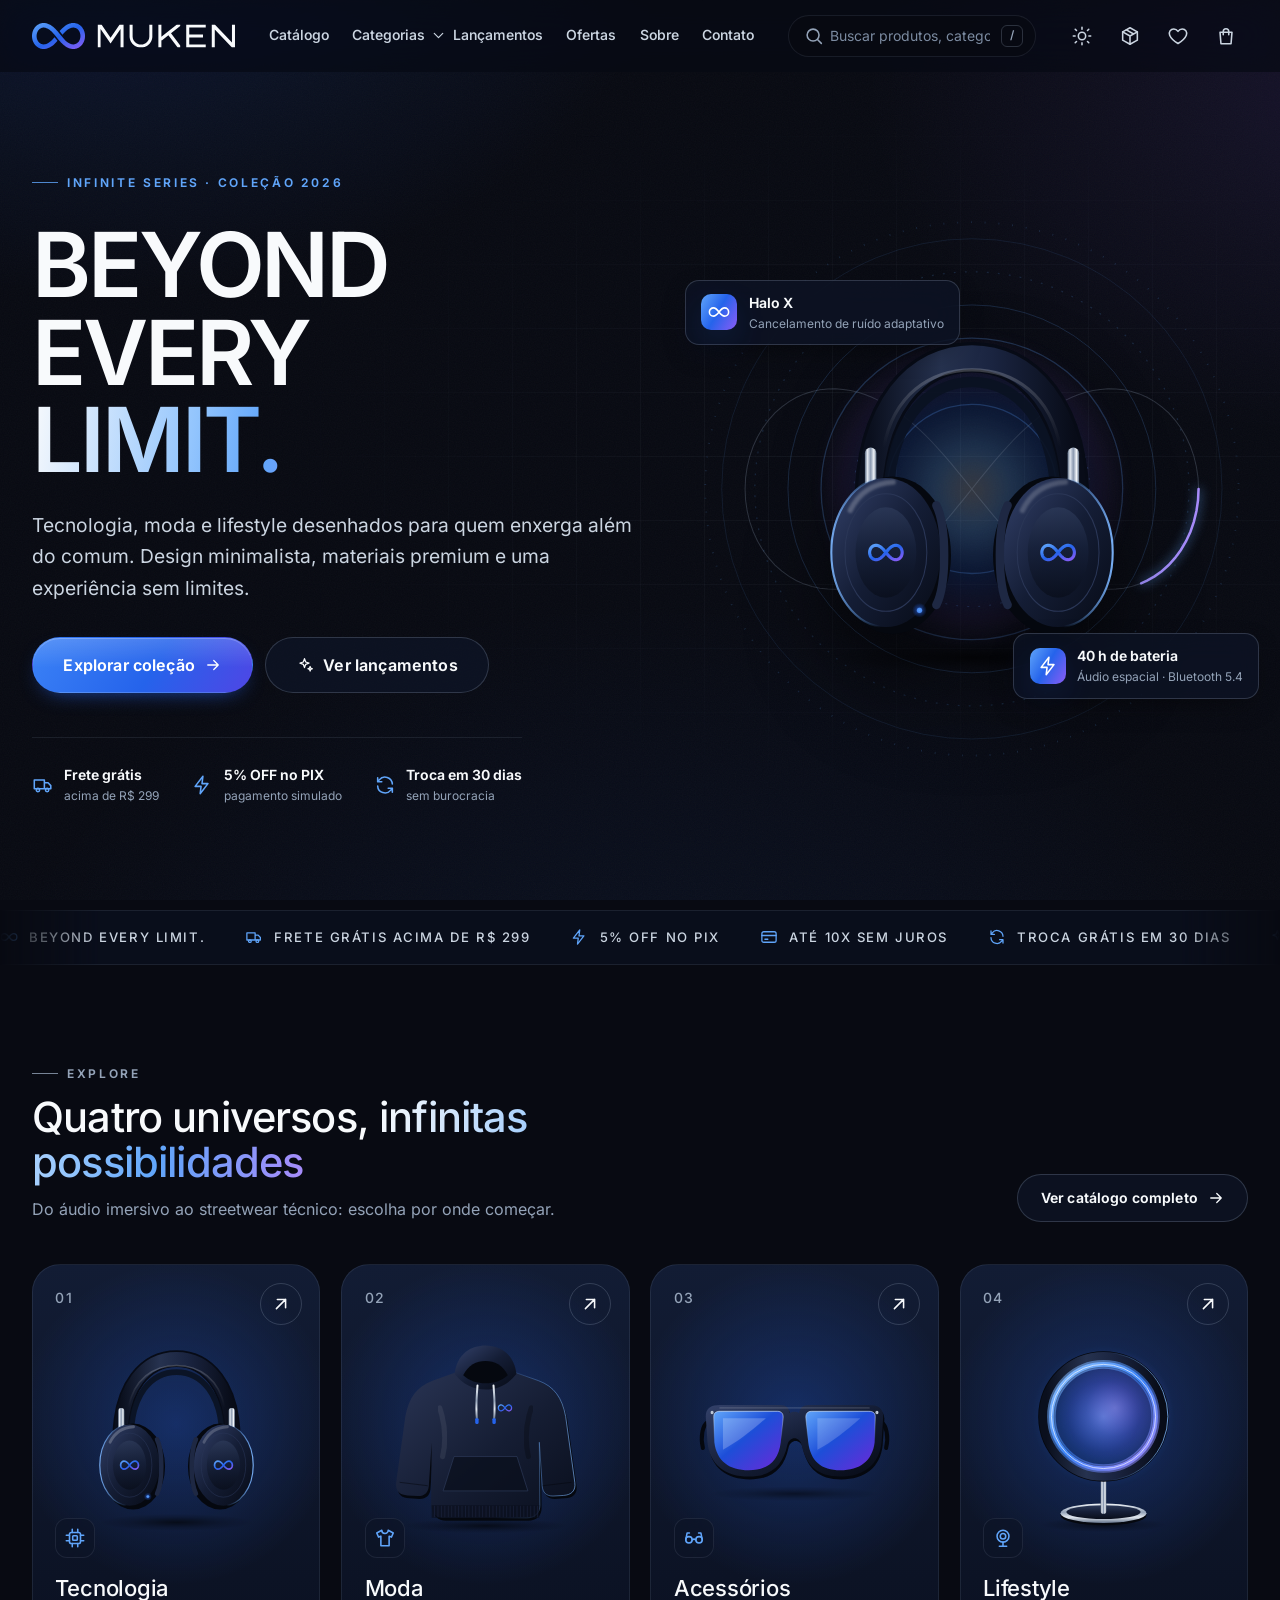
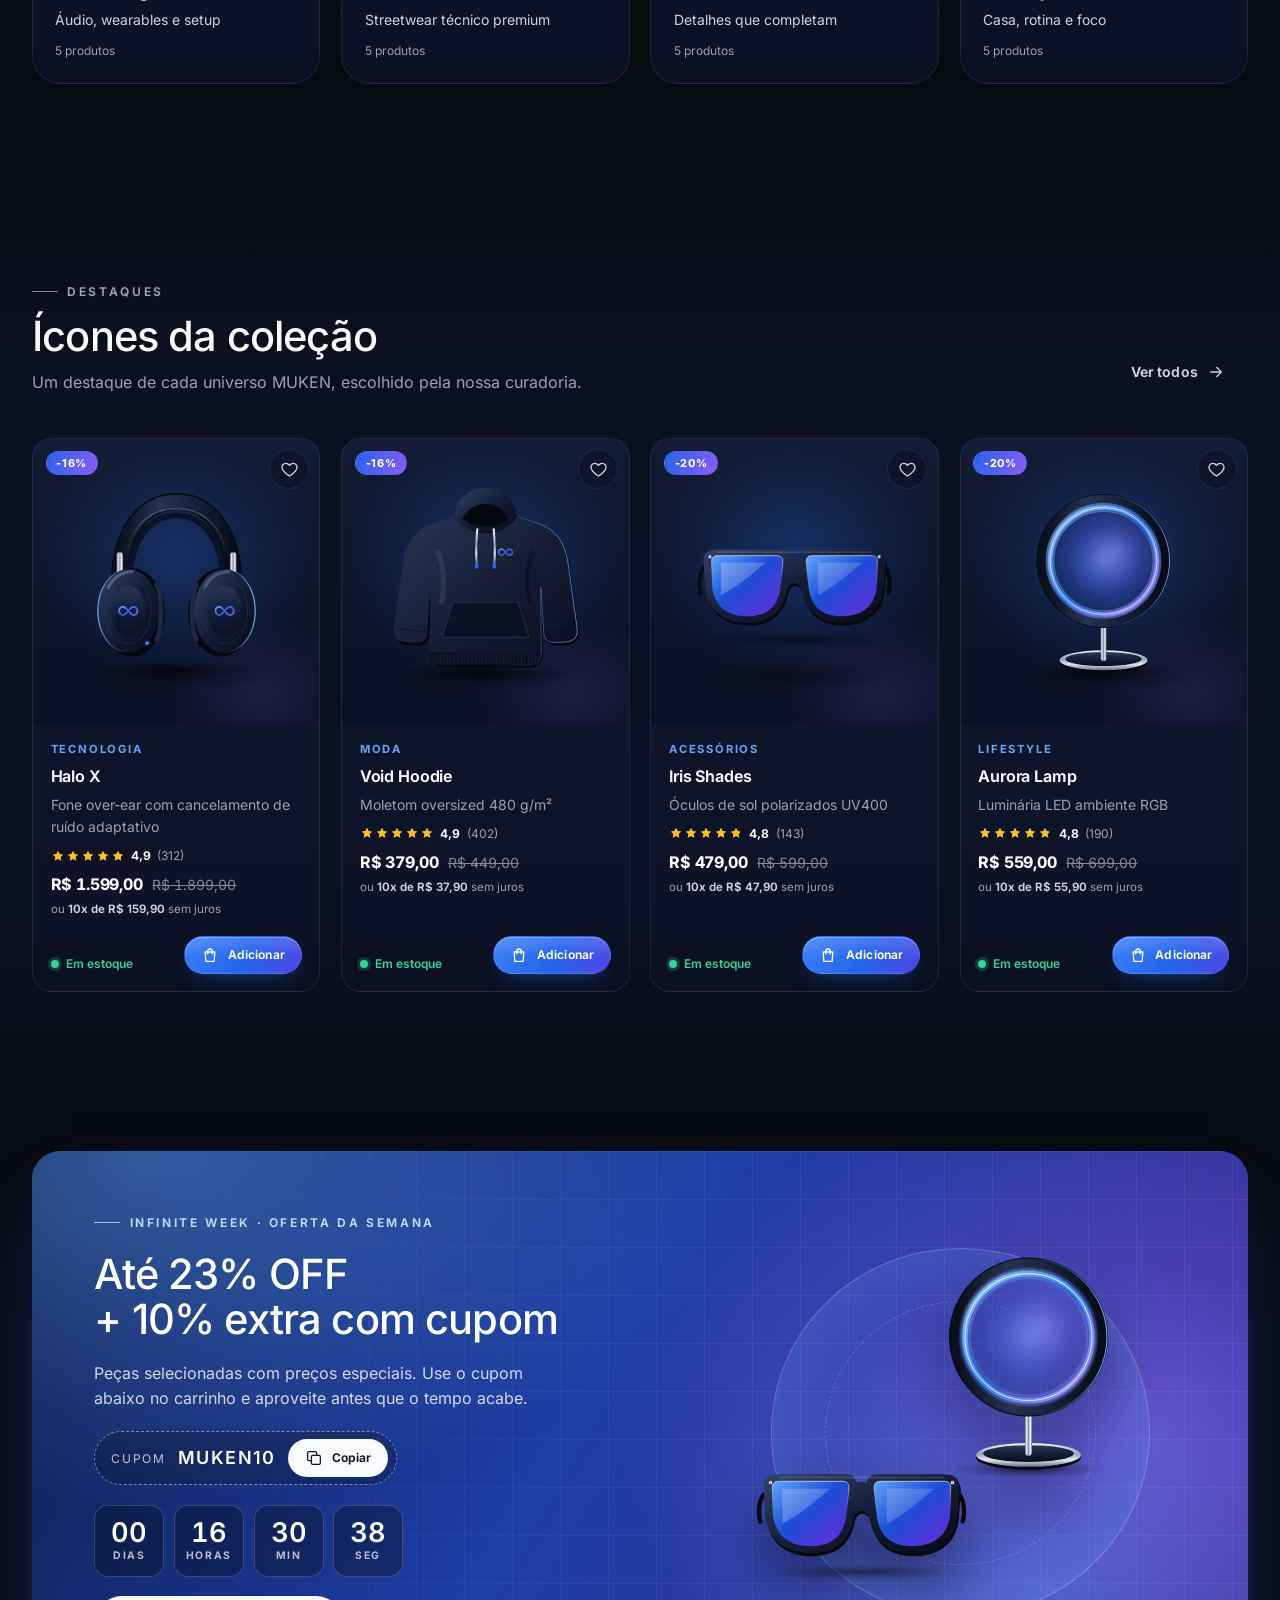
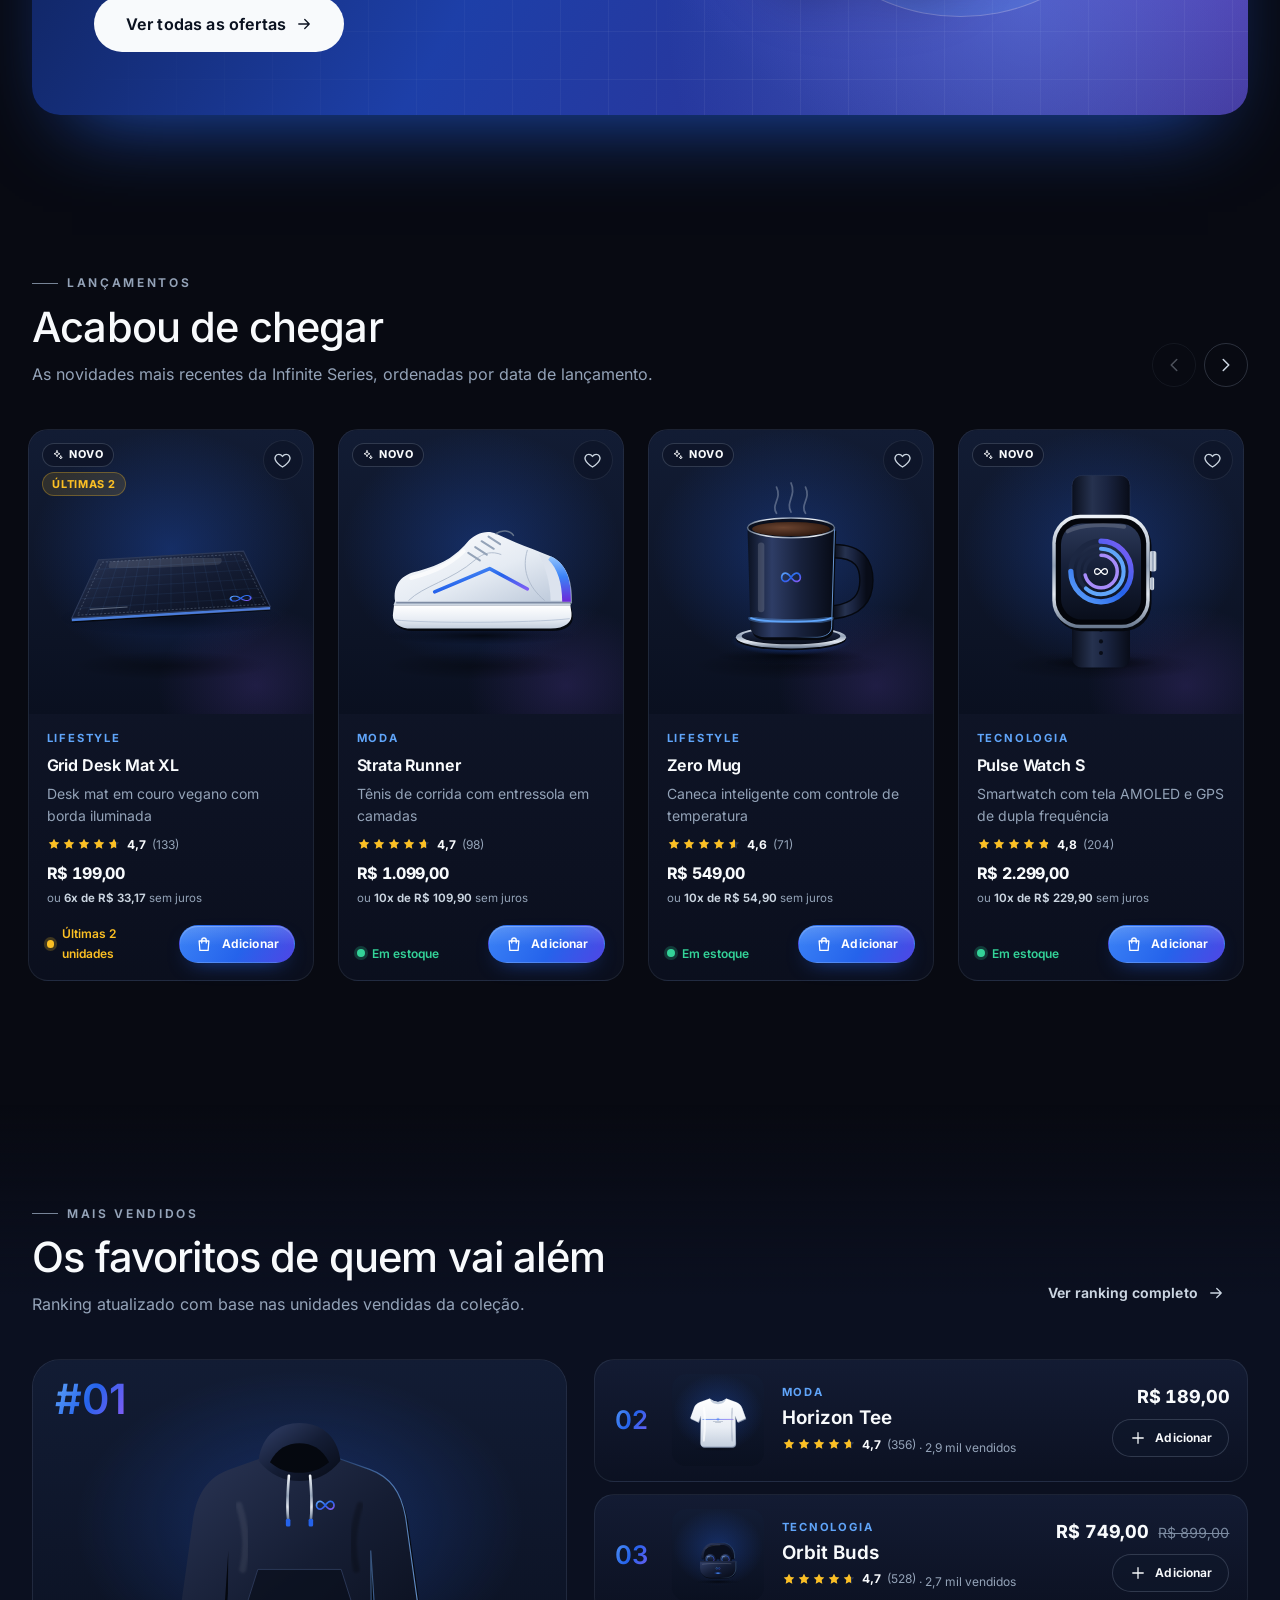
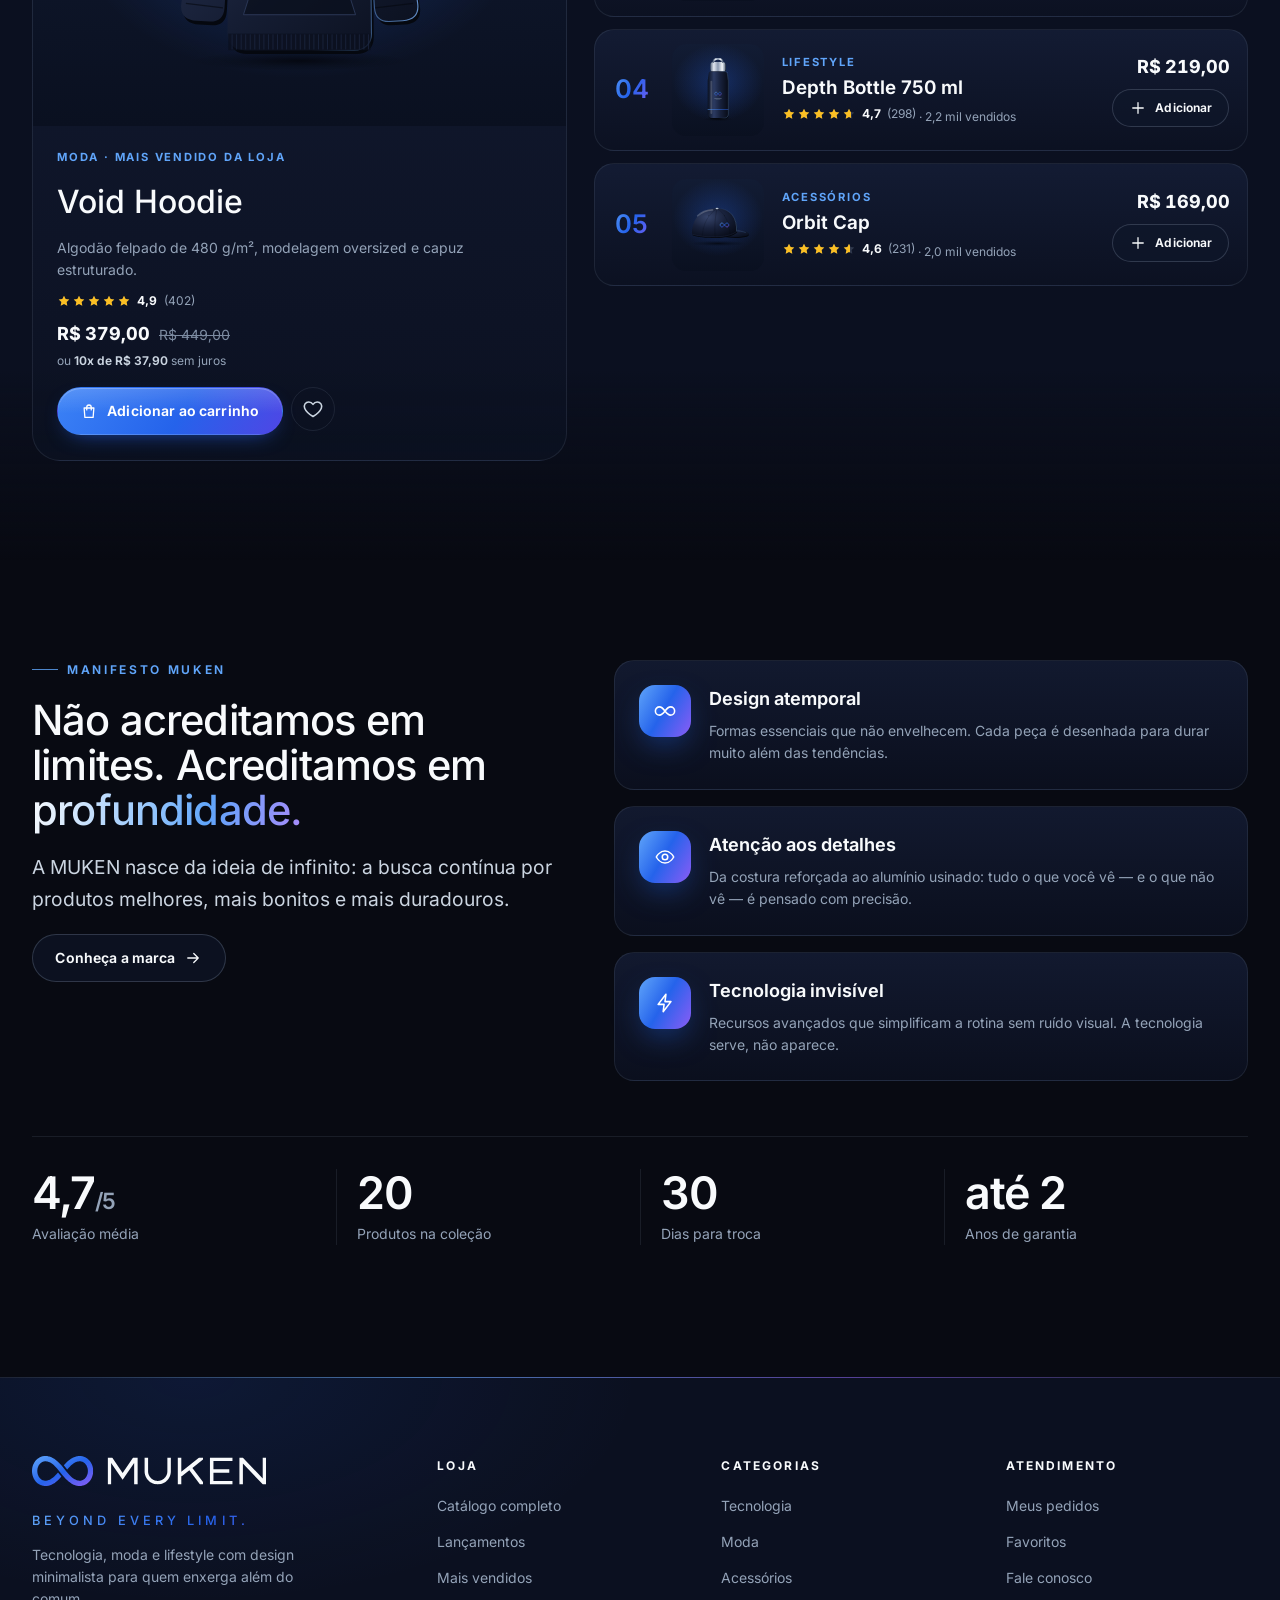
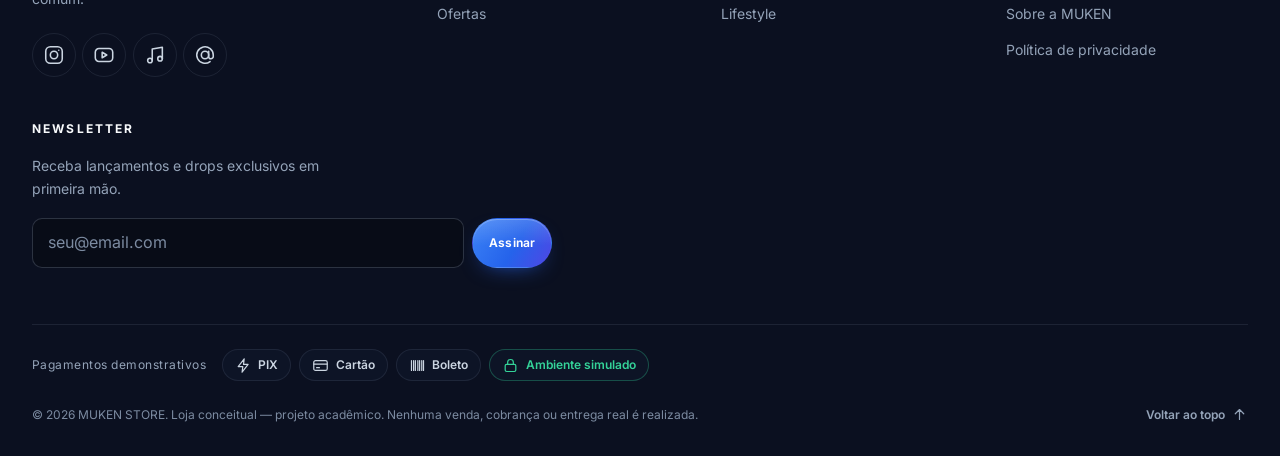
==== commit 706fb347: "Final adjustments and deployment - Prepara a publicação no GitHub Pages: URL canônica e imagem de   " ====
--- a/index.html
+++ b/index.html
@@ -15,7 +15,11 @@
   <meta property="og:site_name" content="MUKEN STORE">
   <meta property="og:title" content="MUKEN STORE — Beyond Every Limit.">
   <meta property="og:description" content="Loja virtual conceitual de tecnologia, moda, acessórios e lifestyle com identidade premium e futurista.">
-  <meta property="og:image" content="assets/images/og-image.png">
+  <meta property="og:url" content="https://jpribeiro011.github.io/muken-store/">
+  <meta property="og:image" content="https://jpribeiro011.github.io/muken-store/assets/images/og-image.png">
+  <meta property="og:image:width" content="1200">
+  <meta property="og:image:height" content="630">
+  <meta property="og:image:alt" content="MUKEN STORE — BEYOND EVERY LIMIT.">
   <meta name="twitter:card" content="summary_large_image">
 
   <!-- Ícones -->
--- a/css/style.css
+++ b/css/style.css
@@ -1429,3 +1429,2820 @@
 h1[tabindex="-1"]:focus {
   outline: none;
 }
+
+/* ---------- 14. Início: categorias ---------- */
+.category-grid {
+  display: grid;
+  grid-template-columns: repeat(4, minmax(0, 1fr));
+  gap: clamp(0.85rem, 0.5rem + 1vw, 1.5rem);
+}
+
+.category-card {
+  position: relative;
+  display: flex;
+  flex-direction: column;
+  min-height: 420px;
+  padding: 1.4rem;
+  border-radius: var(--radius-xl);
+  overflow: hidden;
+  isolation: isolate;
+  border: 1px solid var(--c-border);
+  background:
+    radial-gradient(80% 55% at 50% 38%, var(--stage-glow), transparent 70%),
+    linear-gradient(180deg, var(--stage-a), var(--stage-b));
+  transition: transform var(--t-slow) var(--ease-out), border-color var(--t-base) ease, box-shadow var(--t-slow) var(--ease-out);
+}
+
+.category-card:hover {
+  transform: translateY(-6px);
+  border-color: color-mix(in srgb, var(--c-link) 50%, var(--c-border));
+  box-shadow: var(--glow-soft), var(--shadow-lg);
+}
+
+.category-card__index {
+  font-family: var(--font-display);
+  font-size: var(--fs-sm);
+  font-weight: 500;
+  color: var(--c-muted);
+  letter-spacing: 0.1em;
+}
+
+.category-card__media {
+  position: absolute;
+  inset: 12% 10% 30%;
+  z-index: -1;
+  display: grid;
+  place-items: center;
+}
+
+.category-card__media img {
+  width: 100%;
+  height: 100%;
+  object-fit: contain;
+  transition: transform 900ms var(--ease-out);
+}
+
+.category-card:hover .category-card__media img {
+  transform: scale(1.08) rotate(-2deg);
+}
+
+.category-card__body {
+  margin-top: auto;
+  display: grid;
+  gap: 0.2rem;
+}
+
+.category-card__icon {
+  display: grid;
+  place-items: center;
+  width: 40px;
+  height: 40px;
+  margin-bottom: 0.6rem;
+  border-radius: 12px;
+  color: var(--c-link);
+  background: color-mix(in srgb, var(--c-card-solid) 70%, transparent);
+  border: 1px solid var(--c-border);
+  -webkit-backdrop-filter: blur(8px);
+  backdrop-filter: blur(8px);
+}
+
+.category-card__name {
+  font-family: var(--font-display);
+  font-size: var(--fs-lg);
+  font-weight: 500;
+  letter-spacing: -0.01em;
+}
+
+.category-card__tagline {
+  font-size: var(--fs-sm);
+  color: var(--c-text-2);
+}
+
+.category-card__count {
+  margin-top: 0.4rem;
+  font-size: var(--fs-xs);
+  color: var(--c-muted);
+}
+
+.category-card__arrow {
+  position: absolute;
+  top: 1.1rem;
+  right: 1.1rem;
+  display: grid;
+  place-items: center;
+  width: 42px;
+  height: 42px;
+  border-radius: 50%;
+  border: 1px solid var(--c-border-strong);
+  color: var(--c-text);
+  transition: background-color var(--t-base) ease, transform var(--t-base) var(--ease-out), color var(--t-base) ease;
+}
+
+.category-card:hover .category-card__arrow {
+  background: var(--c-primary);
+  border-color: var(--c-primary);
+  color: #fff;
+  transform: rotate(45deg);
+}
+
+/* ---------- 15. Início: promoção ---------- */
+.promo {
+  position: relative;
+  display: grid;
+  grid-template-columns: minmax(0, 1.15fr) minmax(0, 0.85fr);
+  align-items: center;
+  gap: 2rem;
+  padding: clamp(2rem, 1.5rem + 3vw, 4rem);
+  border-radius: var(--radius-xl);
+  overflow: hidden;
+  isolation: isolate;
+  color: #F8FAFC;
+  background:
+    radial-gradient(60% 90% at 90% 50%, rgba(139, 92, 246, 0.55), transparent 70%),
+    radial-gradient(70% 90% at 10% 0%, rgba(96, 165, 250, 0.45), transparent 70%),
+    linear-gradient(120deg, #0B1A44 0%, #1D3FA8 45%, #3A2A8C 100%);
+  box-shadow: 0 40px 80px -40px rgba(37, 99, 235, 0.8);
+}
+
+.promo::before {
+  content: "";
+  position: absolute;
+  inset: 0;
+  z-index: -1;
+  background-image:
+    linear-gradient(rgba(255, 255, 255, 0.06) 1px, transparent 1px),
+    linear-gradient(90deg, rgba(255, 255, 255, 0.06) 1px, transparent 1px);
+  background-size: 48px 48px;
+  -webkit-mask-image: linear-gradient(90deg, transparent, #000 60%);
+  mask-image: linear-gradient(90deg, transparent, #000 60%);
+}
+
+.promo__glow {
+  position: absolute;
+  right: -12%;
+  bottom: -45%;
+  z-index: -1;
+  width: 60%;
+  aspect-ratio: 1;
+  border-radius: 50%;
+  background: radial-gradient(closest-side, rgba(96, 165, 250, 0.35), transparent);
+  pointer-events: none;
+}
+
+.promo__content {
+  display: grid;
+  gap: 1.2rem;
+  justify-items: start;
+}
+
+.promo__eyebrow {
+  color: #BFDBFE;
+}
+
+.promo__title {
+  color: #fff;
+}
+
+.promo__text {
+  color: rgba(248, 250, 252, 0.82);
+  max-width: 48ch;
+}
+
+.promo__coupon {
+  display: flex;
+  align-items: center;
+  gap: 0.75rem;
+  padding: 0.45rem 0.45rem 0.45rem 1rem;
+  border-radius: var(--radius-pill);
+  border: 1px dashed rgba(255, 255, 255, 0.45);
+  background: rgba(8, 10, 18, 0.25);
+}
+
+.promo__coupon-label {
+  font-size: var(--fs-xs);
+  letter-spacing: 0.14em;
+  text-transform: uppercase;
+  color: rgba(248, 250, 252, 0.75);
+}
+
+.promo__code {
+  font-family: var(--font-display);
+  font-size: var(--fs-md);
+  font-weight: 600;
+  letter-spacing: 0.08em;
+}
+
+.promo__copy,
+.btn--light {
+  color: #0B1220;
+  background: #F8FAFC;
+}
+
+.promo__copy:hover,
+.btn--light:hover {
+  background: #fff;
+  box-shadow: 0 10px 30px -10px rgba(255, 255, 255, 0.6);
+}
+
+.promo__visual {
+  position: relative;
+  height: 100%;
+  min-height: 320px;
+}
+
+.promo__ring {
+  position: absolute;
+  inset: 8%;
+  border-radius: 50%;
+  border: 1px solid rgba(255, 255, 255, 0.25);
+  box-shadow: 0 0 80px rgba(96, 165, 250, 0.35) inset;
+}
+
+.promo__ring::after {
+  content: "";
+  position: absolute;
+  inset: 14%;
+  border-radius: 50%;
+  border: 1px dashed rgba(255, 255, 255, 0.2);
+  animation: spin 50s linear infinite;
+}
+
+.promo__img {
+  position: absolute;
+  width: 62%;
+  filter: drop-shadow(0 30px 30px rgba(0, 0, 0, 0.45));
+}
+
+.promo__img--a {
+  top: 2%;
+  right: 4%;
+  animation: float 7s var(--ease-in-out) infinite;
+}
+
+.promo__img--b {
+  bottom: 4%;
+  left: 0;
+  width: 56%;
+  animation: float 8s var(--ease-in-out) infinite -3s;
+}
+
+/* ---------- 16. Início: mais vendidos ---------- */
+.bestsellers {
+  display: grid;
+  grid-template-columns: minmax(0, 0.9fr) minmax(0, 1.1fr);
+  gap: clamp(1rem, 0.5rem + 1.5vw, 2rem);
+  align-items: stretch;
+}
+
+.spotlight {
+  position: relative;
+  display: grid;
+  grid-template-rows: auto 1fr;
+  border-radius: var(--radius-xl);
+  overflow: hidden;
+  border: 1px solid var(--c-border);
+  background: var(--grad-card);
+}
+
+.spotlight__rank {
+  position: absolute;
+  top: 1.2rem;
+  left: 1.4rem;
+  z-index: 2;
+  font-family: var(--font-display);
+  font-size: 2.6rem;
+  font-weight: 600;
+  line-height: 1;
+  background: var(--grad-brand);
+  -webkit-background-clip: text;
+  background-clip: text;
+  color: transparent;
+}
+
+.spotlight__media {
+  aspect-ratio: 16 / 11;
+  background:
+    radial-gradient(60% 60% at 50% 45%, var(--stage-glow), transparent 70%),
+    linear-gradient(180deg, var(--stage-a), var(--stage-b));
+}
+
+.spotlight__media img {
+  width: 100%;
+  height: 100%;
+  object-fit: contain;
+  padding: 6%;
+  transition: transform 800ms var(--ease-out);
+}
+
+.spotlight:hover .spotlight__media img {
+  transform: scale(1.05);
+}
+
+.spotlight__body {
+  display: grid;
+  gap: 0.6rem;
+  align-content: start;
+  padding: 1.4rem 1.5rem 1.6rem;
+}
+
+.spotlight__name {
+  font-family: var(--font-display);
+  font-size: var(--fs-xl);
+  font-weight: 500;
+}
+
+.spotlight__name a:hover {
+  color: var(--c-link);
+}
+
+.spotlight__actions {
+  display: flex;
+  gap: 0.5rem;
+  margin-top: 0.4rem;
+}
+
+.ranking {
+  display: grid;
+  gap: 0.75rem;
+  align-content: start;
+}
+
+.spotlight-skeleton {
+  min-height: 520px;
+  border-radius: var(--radius-xl);
+}
+
+.row-skeleton {
+  height: 112px;
+  border-radius: var(--radius-lg);
+}
+
+/* ---------- 17. Início: manifesto ---------- */
+.manifesto__inner {
+  display: grid;
+  grid-template-columns: minmax(0, 1fr) minmax(0, 1.2fr);
+  gap: clamp(2rem, 1rem + 3vw, 4rem);
+  align-items: start;
+}
+
+.manifesto__text {
+  display: grid;
+  gap: 1.2rem;
+  justify-items: start;
+  position: sticky;
+  top: calc(var(--header-h) + 2rem);
+}
+
+.manifesto__pillars {
+  display: grid;
+  gap: 1rem;
+}
+
+.pillar {
+  display: grid;
+  grid-template-columns: auto 1fr;
+  gap: 0.4rem 1.1rem;
+  padding: 1.5rem;
+  border-radius: var(--radius-lg);
+  border: 1px solid var(--c-border);
+  background: var(--grad-card);
+}
+
+.pillar__icon {
+  grid-row: span 2;
+  display: grid;
+  place-items: center;
+  width: 52px;
+  height: 52px;
+  border-radius: 16px;
+  color: #fff;
+  background: var(--grad-brand);
+  box-shadow: var(--glow-primary);
+}
+
+.pillar__title {
+  font-size: var(--fs-md);
+  font-weight: 650;
+}
+
+.pillar__text {
+  color: var(--c-muted);
+  font-size: var(--fs-sm);
+}
+
+.stats {
+  grid-column: 1 / -1;
+  display: grid;
+  grid-template-columns: repeat(4, 1fr);
+  border-top: 1px solid var(--c-border);
+  padding-top: 2rem;
+}
+
+.stats__item {
+  display: flex;
+  flex-direction: column-reverse;
+  gap: 0.3rem;
+  padding-inline: 1.25rem;
+  border-left: 1px solid var(--c-border);
+}
+
+.stats__item:first-child {
+  border-left: 0;
+  padding-left: 0;
+}
+
+.stats__item dt {
+  font-size: var(--fs-sm);
+  color: var(--c-muted);
+}
+
+.stats__item dd {
+  font-family: var(--font-display);
+  font-size: clamp(1.8rem, 1.2rem + 2vw, 2.8rem);
+  font-weight: 600;
+  letter-spacing: -0.03em;
+  line-height: 1.1;
+}
+
+.stats__item dd span {
+  font-size: 0.5em;
+  color: var(--c-muted);
+}
+
+/* ---------- 18. Catálogo ---------- */
+.catalog__head {
+  padding-bottom: 1.5rem;
+}
+
+.catalog__layout {
+  display: grid;
+  grid-template-columns: 290px minmax(0, 1fr);
+  gap: clamp(1.5rem, 1rem + 1.5vw, 2.5rem);
+  align-items: start;
+  padding-bottom: var(--section-y);
+}
+
+.filters {
+  position: sticky;
+  top: calc(var(--header-h) + 1.25rem);
+  max-height: calc(100vh - var(--header-h) - 2.5rem);
+  overflow-y: auto;
+  padding: 1.25rem;
+  border-radius: var(--radius-lg);
+  border: 1px solid var(--c-border);
+  background: var(--grad-card);
+}
+
+.filters__head {
+  display: flex;
+  align-items: center;
+  justify-content: space-between;
+  margin-bottom: 1rem;
+}
+
+.filters__title {
+  display: flex;
+  align-items: center;
+  gap: 0.6rem;
+  font-size: var(--fs-md);
+  font-weight: 650;
+}
+
+.filters__title .icon {
+  color: var(--c-link);
+}
+
+/* Controles do painel móvel (especificidade maior que .btn/.icon-btn) */
+.filters .filters__close,
+.filters .filters__footer,
+.catalog__toolbar .filters-toggle,
+.catalog__layout .filters-overlay {
+  display: none;
+}
+
+.filters__form {
+  display: grid;
+  gap: 1.4rem;
+}
+
+.filter-group {
+  display: grid;
+  gap: 0.75rem;
+  margin: 0;
+  padding: 0 0 1.4rem;
+  border: 0;
+  border-bottom: 1px solid var(--c-border);
+  min-width: 0;
+}
+
+.filter-group__label {
+  padding: 0;
+  font-size: var(--fs-xs);
+  font-weight: 700;
+  letter-spacing: 0.14em;
+  text-transform: uppercase;
+  color: var(--c-muted);
+  margin-bottom: 0.2rem;
+}
+
+.filter-group__options {
+  display: grid;
+  gap: 0.7rem;
+}
+
+.filter-search {
+  position: relative;
+}
+
+.filter-search .icon {
+  position: absolute;
+  left: 0.85rem;
+  top: 50%;
+  width: 18px;
+  height: 18px;
+  transform: translateY(-50%);
+  color: var(--c-muted);
+  pointer-events: none;
+}
+
+.filter-search .input {
+  padding-left: 2.5rem;
+  min-height: 44px;
+  font-size: var(--fs-sm);
+}
+
+.price-inputs {
+  display: flex;
+  align-items: flex-end;
+  gap: 0.5rem;
+}
+
+.price-inputs__sep {
+  padding-bottom: 0.75rem;
+  color: var(--c-faint);
+}
+
+.price-input {
+  flex: 1;
+  display: grid;
+  gap: 0.3rem;
+  font-size: var(--fs-xs);
+  color: var(--c-muted);
+}
+
+.price-input__box {
+  display: flex;
+  align-items: center;
+  gap: 0.35rem;
+  padding-left: 0.7rem;
+  border-radius: var(--radius-sm);
+  border: 1px solid var(--c-border-strong);
+  background: var(--c-input);
+  font-size: var(--fs-sm);
+  color: var(--c-muted);
+}
+
+.price-input__box:focus-within {
+  border-color: var(--c-link);
+  box-shadow: var(--ring);
+}
+
+.price-input__box .input {
+  min-height: 40px;
+  padding: 0.4rem 0.5rem 0.4rem 0;
+  border: 0;
+  background: transparent;
+  box-shadow: none;
+  font-size: var(--fs-sm);
+  -moz-appearance: textfield;
+  appearance: textfield;
+}
+
+.price-input__box .input::-webkit-outer-spin-button,
+.price-input__box .input::-webkit-inner-spin-button {
+  -webkit-appearance: none;
+  margin: 0;
+}
+
+.quick-ranges {
+  display: flex;
+  flex-wrap: wrap;
+  gap: 0.4rem;
+}
+
+.quick-ranges .chip {
+  min-height: 30px;
+  padding: 0 0.7rem;
+}
+
+.catalog__toolbar {
+  display: flex;
+  align-items: center;
+  justify-content: space-between;
+  gap: 1rem;
+  margin-bottom: 1rem;
+}
+
+.catalog__count {
+  font-size: var(--fs-sm);
+  color: var(--c-muted);
+}
+
+.catalog__sort {
+  display: flex;
+  align-items: center;
+  gap: 0.6rem;
+  font-size: var(--fs-sm);
+  color: var(--c-muted);
+  white-space: nowrap;
+}
+
+.catalog__sort .select {
+  min-height: 42px;
+  width: auto;
+  font-size: var(--fs-sm);
+}
+
+.filters-toggle__count {
+  display: grid;
+  place-items: center;
+  min-width: 20px;
+  height: 20px;
+  padding: 0 6px;
+  border-radius: var(--radius-pill);
+  background: var(--c-primary);
+  color: #fff;
+  font-size: 0.7rem;
+}
+
+.active-filters {
+  display: flex;
+  flex-wrap: wrap;
+  align-items: center;
+  gap: 0.5rem;
+  margin-bottom: 1.25rem;
+}
+
+.active-filters:empty {
+  display: none;
+}
+
+.active-filters__label {
+  font-size: var(--fs-xs);
+  color: var(--c-muted);
+  margin-right: 0.25rem;
+}
+
+.catalog__grid .empty-state {
+  grid-column: 1 / -1;
+}
+
+.empty-state__suggestions {
+  display: flex;
+  flex-wrap: wrap;
+  align-items: center;
+  justify-content: center;
+  gap: 0.5rem;
+  width: 100%;
+  margin-top: 0.75rem;
+}
+
+/* ---------- 19. Página do produto ---------- */
+.product-page__crumbs {
+  padding-block: 1.75rem 1.25rem;
+}
+
+.product-page__grid {
+  display: grid;
+  grid-template-columns: minmax(0, 1.05fr) minmax(0, 0.95fr);
+  gap: clamp(1.5rem, 1rem + 3vw, 4rem);
+  align-items: start;
+}
+
+.product-gallery {
+  position: sticky;
+  top: calc(var(--header-h) + 1.25rem);
+  display: grid;
+  gap: 1rem;
+}
+
+.product-stage {
+  position: relative;
+  aspect-ratio: 1 / 1;
+  border-radius: var(--radius-xl);
+  overflow: hidden;
+  cursor: zoom-in;
+  border: 1px solid var(--c-border);
+  background:
+    radial-gradient(65% 55% at 50% 42%, var(--stage-glow), transparent 70%),
+    radial-gradient(45% 35% at 85% 92%, var(--stage-glow-2), transparent 70%),
+    linear-gradient(180deg, var(--stage-a), var(--stage-b));
+}
+
+.product-stage img {
+  width: 100%;
+  height: 100%;
+  object-fit: contain;
+  padding: 8%;
+  transition: transform 350ms var(--ease-out);
+}
+
+.product-stage.is-zoomed {
+  cursor: zoom-out;
+}
+
+.product-stage.is-zoomed img {
+  transform: scale(1.9);
+}
+
+.product-stage .product-card__badges {
+  top: 1.1rem;
+  left: 1.1rem;
+}
+
+.product-stage__hint {
+  position: absolute;
+  right: 1rem;
+  bottom: 1rem;
+  display: inline-flex;
+  align-items: center;
+  gap: 0.4rem;
+  padding: 0.4rem 0.75rem;
+  border-radius: var(--radius-pill);
+  font-size: var(--fs-xs);
+  color: var(--c-text-2);
+  background: color-mix(in srgb, var(--c-card-solid) 75%, transparent);
+  border: 1px solid var(--c-border);
+  -webkit-backdrop-filter: blur(10px);
+  backdrop-filter: blur(10px);
+  pointer-events: none;
+  transition: opacity var(--t-base) ease;
+}
+
+.product-stage.is-zoomed .product-stage__hint {
+  opacity: 0;
+}
+
+.product-gallery__features {
+  display: grid;
+  grid-template-columns: repeat(2, minmax(0, 1fr));
+  gap: 0.6rem;
+}
+
+.product-gallery__features li {
+  display: flex;
+  align-items: center;
+  gap: 0.55rem;
+  padding: 0.75rem 0.9rem;
+  border-radius: var(--radius-md);
+  border: 1px solid var(--c-border);
+  background: var(--c-card);
+  font-size: var(--fs-sm);
+  color: var(--c-text-2);
+}
+
+.product-gallery__features .icon {
+  color: var(--c-link);
+}
+
+.product-info {
+  display: grid;
+  gap: 1.15rem;
+}
+
+.product-info__cat {
+  display: flex;
+  align-items: center;
+  gap: 0.75rem;
+  font-size: var(--fs-sm);
+}
+
+.product-info__cat a {
+  display: inline-flex;
+  align-items: center;
+  gap: 0.4rem;
+  text-decoration: none;
+}
+
+.product-info__name {
+  margin-top: -0.3rem;
+}
+
+.product-info__subtitle {
+  margin-top: -0.6rem;
+  color: var(--c-text-2);
+  font-size: var(--fs-md);
+}
+
+.product-info__rating {
+  display: inline-flex;
+  align-items: center;
+  gap: 0.8rem;
+  width: fit-content;
+  color: var(--c-link);
+  border-radius: 6px;
+}
+
+.product-info__rating:hover .small {
+  text-decoration: underline;
+}
+
+.product-info__short {
+  color: var(--c-text-2);
+}
+
+.buy-price {
+  display: grid;
+  gap: 0.45rem;
+  padding: 1.2rem 1.3rem;
+  border-radius: var(--radius-lg);
+  border: 1px solid var(--c-border);
+  background: var(--c-card);
+}
+
+.buy-price__row {
+  display: flex;
+  align-items: center;
+  justify-content: space-between;
+  gap: 1rem;
+}
+
+.buy-price__save {
+  display: inline-flex;
+  align-items: center;
+  gap: 0.4rem;
+  font-size: var(--fs-sm);
+  font-weight: 600;
+  color: var(--c-success);
+}
+
+.buy-price__terms {
+  font-size: var(--fs-sm);
+  color: var(--c-muted);
+}
+
+.buy-price__terms strong {
+  color: var(--c-text);
+}
+
+.buy-actions {
+  display: grid;
+  gap: 1rem;
+}
+
+.buy-qty {
+  display: grid;
+  gap: 0.45rem;
+  justify-items: start;
+}
+
+.buy-actions__buttons {
+  display: flex;
+  flex-wrap: wrap;
+  gap: 0.6rem;
+}
+
+.buy-actions__buttons .btn--primary {
+  flex: 1 1 220px;
+}
+
+.ship-calc {
+  display: grid;
+  gap: 0.55rem;
+  padding-top: 1.1rem;
+  border-top: 1px solid var(--c-border);
+}
+
+.ship-calc .field__label {
+  display: flex;
+  align-items: center;
+  gap: 0.45rem;
+}
+
+.ship-list {
+  list-style: none;
+  display: grid;
+  gap: 0.4rem;
+  margin-top: 0.5rem;
+}
+
+.ship-list li {
+  display: flex;
+  align-items: center;
+  justify-content: space-between;
+  gap: 1rem;
+  padding: 0.7rem 0.9rem;
+  border-radius: var(--radius-sm);
+  background: var(--c-card);
+  border: 1px solid var(--c-border);
+  font-size: var(--fs-sm);
+}
+
+.ship-list li span {
+  display: inline-flex;
+  align-items: center;
+  gap: 0.45rem;
+}
+
+.text-success {
+  color: var(--c-success);
+}
+
+.perks-list {
+  list-style: none;
+  display: grid;
+  gap: 0.7rem;
+  padding-top: 1.1rem;
+  border-top: 1px solid var(--c-border);
+}
+
+.perks-list li {
+  display: flex;
+  gap: 0.75rem;
+  font-size: var(--fs-sm);
+  color: var(--c-muted);
+}
+
+.perks-list .icon {
+  color: var(--c-link);
+}
+
+.perks-list strong {
+  color: var(--c-text);
+}
+
+.product-tabs {
+  margin-top: clamp(3rem, 2rem + 3vw, 5rem);
+}
+
+.product-desc {
+  max-width: 72ch;
+  color: var(--c-text-2);
+  font-size: var(--fs-md);
+}
+
+.specs-table th {
+  width: 34%;
+  font-size: var(--fs-sm);
+  letter-spacing: 0;
+  text-transform: none;
+  color: var(--c-text-2);
+}
+
+.reviews {
+  display: grid;
+  grid-template-columns: 300px minmax(0, 1fr);
+  gap: 1.5rem;
+  align-items: start;
+}
+
+.reviews__summary {
+  display: grid;
+  justify-items: center;
+  gap: 0.4rem;
+  text-align: center;
+}
+
+.reviews__avg {
+  font-family: var(--font-display);
+  font-size: 3.4rem;
+  font-weight: 600;
+  line-height: 1;
+}
+
+.reviews__bars {
+  list-style: none;
+  display: grid;
+  gap: 0.4rem;
+  width: 100%;
+  margin-top: 0.8rem;
+}
+
+.reviews__bars li {
+  display: grid;
+  grid-template-columns: 2.6rem 1fr 2.6rem;
+  align-items: center;
+  gap: 0.6rem;
+  font-size: var(--fs-xs);
+}
+
+.reviews__bars li > span:first-child {
+  display: inline-flex;
+  align-items: center;
+  gap: 0.2rem;
+  color: var(--c-text-2);
+}
+
+.reviews__bars .icon {
+  color: #FBBF24;
+}
+
+.reviews__bar {
+  height: 6px;
+  border-radius: 6px;
+  background: var(--c-surface-2);
+  overflow: hidden;
+}
+
+.reviews__bar span {
+  display: block;
+  height: 100%;
+  border-radius: inherit;
+  background: linear-gradient(90deg, #FBBF24, #F59E0B);
+}
+
+.reviews__list {
+  display: grid;
+  gap: 1rem;
+}
+
+.review {
+  display: grid;
+  gap: 0.6rem;
+}
+
+.review__head {
+  display: grid;
+  grid-template-columns: auto 1fr auto;
+  align-items: center;
+  gap: 0.85rem;
+}
+
+.review__avatar {
+  display: grid;
+  place-items: center;
+  width: 42px;
+  height: 42px;
+  border-radius: 50%;
+  font-weight: 700;
+  color: #fff;
+  background: var(--grad-brand);
+}
+
+.review__author {
+  display: flex;
+  flex-wrap: wrap;
+  align-items: center;
+  gap: 0.5rem;
+  font-weight: 650;
+}
+
+.review__title {
+  font-size: var(--fs-base);
+  font-weight: 650;
+}
+
+.review__text {
+  color: var(--c-text-2);
+  font-size: var(--fs-sm);
+}
+
+.related {
+  padding-bottom: var(--section-y);
+}
+
+/* ---------- 20. Visualização rápida ---------- */
+.quick-view {
+  display: grid;
+  grid-template-columns: minmax(0, 1fr) minmax(0, 1fr);
+}
+
+.quick-view__media {
+  position: relative;
+  min-height: 380px;
+  background:
+    radial-gradient(65% 55% at 50% 42%, var(--stage-glow), transparent 70%),
+    linear-gradient(180deg, var(--stage-a), var(--stage-b));
+}
+
+.quick-view__media img {
+  position: absolute;
+  inset: 0;
+  width: 100%;
+  height: 100%;
+  object-fit: contain;
+  padding: 8%;
+}
+
+.quick-view__info {
+  display: grid;
+  align-content: start;
+  gap: 0.9rem;
+  padding: clamp(1.5rem, 1rem + 2vw, 2.5rem);
+}
+
+.quick-view__name {
+  font-size: var(--fs-xl);
+  padding-right: 2.5rem;
+}
+
+.quick-view__desc {
+  color: var(--c-text-2);
+  font-size: var(--fs-sm);
+}
+
+/* ---------- 21. Carrinho ---------- */
+.cart-layout {
+  display: grid;
+  grid-template-columns: minmax(0, 1fr) 400px;
+  gap: clamp(1.5rem, 1rem + 2vw, 3rem);
+  align-items: start;
+}
+
+.cart-main__head {
+  display: grid;
+  grid-template-columns: minmax(0, 1fr) 140px 150px 44px;
+  gap: 1rem;
+  padding: 0 0 0.75rem;
+  border-bottom: 1px solid var(--c-border);
+  font-size: var(--fs-xs);
+  font-weight: 700;
+  letter-spacing: 0.12em;
+  text-transform: uppercase;
+  color: var(--c-muted);
+}
+
+.cart-main__head span:nth-child(2) {
+  text-align: center;
+}
+
+.cart-main__head span:nth-child(3) {
+  text-align: right;
+}
+
+.cart-lines {
+  display: grid;
+}
+
+.cart-line {
+  display: grid;
+  grid-template-columns: 96px minmax(0, 1fr) 140px 150px 44px;
+  grid-template-areas: "media info qty total remove" "media later later later later";
+  align-items: center;
+  gap: 0.25rem 1rem;
+  padding: 1.25rem 0;
+  border-bottom: 1px solid var(--c-border);
+  animation: fade-up var(--t-base) var(--ease-out);
+}
+
+.cart-line__media {
+  grid-area: media;
+  width: 96px;
+  height: 96px;
+  border-radius: var(--radius-md);
+  overflow: hidden;
+  background:
+    radial-gradient(70% 60% at 50% 42%, var(--stage-glow), transparent 70%),
+    linear-gradient(180deg, var(--stage-a), var(--stage-b));
+}
+
+.cart-line__media img {
+  width: 100%;
+  height: 100%;
+  object-fit: contain;
+  padding: 10%;
+}
+
+.cart-line__info {
+  grid-area: info;
+  display: grid;
+  gap: 0.2rem;
+  min-width: 0;
+}
+
+.cart-line__cat {
+  font-size: 0.68rem;
+  font-weight: 700;
+  letter-spacing: 0.14em;
+  text-transform: uppercase;
+  color: var(--c-link);
+}
+
+.cart-line__name {
+  font-size: var(--fs-base);
+  font-weight: 650;
+  line-height: 1.3;
+}
+
+.cart-line__name a:hover {
+  color: var(--c-link);
+}
+
+.cart-line__unit {
+  display: flex;
+  flex-wrap: wrap;
+  align-items: baseline;
+  gap: 0.35rem;
+  font-size: var(--fs-sm);
+}
+
+.cart-line__old {
+  color: var(--c-faint);
+  font-size: var(--fs-xs);
+}
+
+.cart-line__warn {
+  display: inline-flex;
+  align-items: center;
+  gap: 0.35rem;
+  font-size: var(--fs-xs);
+  font-weight: 600;
+  color: var(--c-warning);
+}
+
+.cart-line__qty {
+  grid-area: qty;
+  justify-self: center;
+}
+
+.cart-line__total {
+  grid-area: total;
+  display: grid;
+  justify-items: end;
+  gap: 0.1rem;
+  font-variant-numeric: tabular-nums;
+}
+
+.cart-line__saving {
+  font-size: var(--fs-xs);
+  color: var(--c-success);
+}
+
+.cart-line__remove {
+  grid-area: remove;
+  color: var(--c-muted);
+}
+
+.cart-line__remove:hover {
+  color: var(--c-danger);
+  background: var(--c-danger-soft);
+}
+
+.cart-line__later {
+  grid-area: later;
+  justify-self: start;
+  font-size: var(--fs-xs);
+  color: var(--c-muted);
+}
+
+.cart-line__later .icon {
+  margin-right: 0.3rem;
+}
+
+.cart-main__foot {
+  display: flex;
+  justify-content: space-between;
+  gap: 1rem;
+  padding-top: 1.25rem;
+}
+
+.cart-clear:hover {
+  color: var(--c-danger);
+  background: var(--c-danger-soft);
+}
+
+.cart-layout .cart-summary {
+  position: sticky;
+  top: calc(var(--header-h) + 1.25rem);
+  display: grid;
+  gap: 1.25rem;
+}
+
+.progress--done {
+  color: var(--c-success);
+}
+
+.progress--done .progress__fill {
+  background: linear-gradient(90deg, #10B981, #34D399);
+}
+
+.progress span .icon {
+  display: inline-block;
+  vertical-align: -3px;
+}
+
+.coupon-form {
+  display: grid;
+  gap: 0.6rem;
+  padding-top: 1.25rem;
+  border-top: 1px solid var(--c-border);
+}
+
+.coupon-form .input {
+  text-transform: uppercase;
+}
+
+.coupon-applied {
+  display: flex;
+  align-items: center;
+  gap: 0.75rem;
+  padding: 0.75rem 0.9rem;
+  border-radius: var(--radius-md);
+  border: 1px solid color-mix(in srgb, var(--c-success) 35%, transparent);
+  background: var(--c-success-soft);
+  color: var(--c-success);
+}
+
+.coupon-applied.is-pending {
+  border-color: color-mix(in srgb, var(--c-warning) 35%, transparent);
+  background: var(--c-warning-soft);
+  color: var(--c-warning);
+}
+
+.coupon-applied div {
+  flex: 1;
+  display: grid;
+  font-size: var(--fs-xs);
+  color: var(--c-text-2);
+}
+
+.coupon-applied strong {
+  font-size: var(--fs-sm);
+  letter-spacing: 0.06em;
+  color: var(--c-text);
+}
+
+.coupon-demo {
+  display: grid;
+  gap: 0.4rem;
+}
+
+.coupon-demo__list {
+  display: flex;
+  flex-wrap: wrap;
+  gap: 0.35rem;
+}
+
+.coupon-demo .chip {
+  min-height: 28px;
+  padding: 0 0.6rem;
+  font-size: 0.68rem;
+  letter-spacing: 0.04em;
+}
+
+.secure-note {
+  display: flex;
+  align-items: center;
+  justify-content: center;
+  gap: 0.45rem;
+  font-size: var(--fs-xs);
+  color: var(--c-muted);
+  text-align: center;
+}
+
+/* Mini carrinho (gaveta) */
+.cart-lines--drawer .cart-line {
+  grid-template-columns: 72px minmax(0, 1fr) auto;
+  grid-template-areas: "media info remove" "media qty total";
+  gap: 0.4rem 0.85rem;
+  padding: 1rem 0;
+}
+
+.cart-lines--drawer .cart-line__media {
+  width: 72px;
+  height: 72px;
+}
+
+.cart-lines--drawer .cart-line__qty {
+  justify-self: start;
+}
+
+.cart-lines--drawer .cart-line__total {
+  align-self: center;
+}
+
+.cart-lines--drawer .cart-line__saving {
+  display: none;
+}
+
+.drawer__body .progress {
+  margin-bottom: 0.5rem;
+}
+
+.drawer__body--empty {
+  display: grid;
+  align-content: center;
+}
+
+.drawer__body--empty .empty-state {
+  border: 0;
+  background: none;
+}
+
+.drawer__actions {
+  display: grid;
+  grid-template-columns: 1fr 1.3fr;
+  gap: 0.6rem;
+}
+
+.summary--compact {
+  gap: 0.45rem;
+}
+
+.summary--compact .summary__total {
+  padding-top: 0.6rem;
+}
+
+.summary--compact .summary__total dd {
+  font-size: var(--fs-lg);
+}
+
+/* Microinteração ao adicionar */
+.btn.is-added {
+  animation: added-pulse 600ms var(--ease-out);
+}
+
+@keyframes added-pulse {
+  0% { box-shadow: 0 0 0 0 rgba(96, 165, 250, 0.7); }
+  100% { box-shadow: 0 0 0 14px rgba(96, 165, 250, 0); }
+}
+
+/* ---------- 22. Checkout ---------- */
+.req-inline {
+  color: var(--c-danger);
+  font-weight: 700;
+}
+
+.stepper {
+  display: flex;
+  align-items: center;
+  gap: 0.5rem;
+  list-style: none;
+  margin-bottom: 2rem;
+  padding: 0.6rem;
+  border-radius: var(--radius-pill);
+  border: 1px solid var(--c-border);
+  background: var(--c-card);
+  width: fit-content;
+  max-width: 100%;
+}
+
+.stepper__line {
+  width: clamp(1rem, 4vw, 3rem);
+  height: 1px;
+  background: var(--c-border-strong);
+}
+
+.stepper__btn {
+  display: flex;
+  align-items: center;
+  gap: 0.65rem;
+  padding: 0.35rem 0.9rem 0.35rem 0.35rem;
+  border-radius: var(--radius-pill);
+  color: var(--c-muted);
+  text-align: left;
+  transition: background-color var(--t-fast) ease, color var(--t-fast) ease;
+}
+
+.stepper__btn:disabled {
+  cursor: default;
+}
+
+.stepper__step.is-done .stepper__btn:hover {
+  background: var(--c-primary-soft);
+  color: var(--c-text);
+}
+
+.stepper__num {
+  display: grid;
+  place-items: center;
+  width: 36px;
+  height: 36px;
+  border-radius: 50%;
+  border: 1px solid var(--c-border-strong);
+  background: var(--c-surface-2);
+  flex-shrink: 0;
+}
+
+.stepper__label {
+  display: grid;
+  font-size: var(--fs-sm);
+  font-weight: 650;
+  line-height: 1.2;
+}
+
+.stepper__label small {
+  font-size: 0.68rem;
+  font-weight: 600;
+  letter-spacing: 0.08em;
+  text-transform: uppercase;
+  color: var(--c-faint);
+}
+
+.stepper__step.is-current .stepper__btn {
+  color: var(--c-text);
+}
+
+.stepper__step.is-current .stepper__num {
+  color: #fff;
+  border-color: transparent;
+  background: var(--grad-brand);
+  box-shadow: var(--glow-primary);
+}
+
+.stepper__step.is-done .stepper__num {
+  color: var(--c-success);
+  border-color: color-mix(in srgb, var(--c-success) 40%, transparent);
+  background: var(--c-success-soft);
+}
+
+.checkout__layout {
+  display: grid;
+  grid-template-columns: minmax(0, 1fr) 400px;
+  gap: clamp(1.5rem, 1rem + 2vw, 3rem);
+  align-items: start;
+}
+
+.checkout__form {
+  display: grid;
+  gap: 1.25rem;
+}
+
+.checkout-step {
+  display: grid;
+  gap: 1.5rem;
+  margin: 0;
+  padding: clamp(1.25rem, 1rem + 1.5vw, 2rem);
+  border-radius: var(--radius-xl);
+  border: 1px solid var(--c-border);
+  background: var(--grad-card);
+  min-width: 0;
+  animation: fade-up var(--t-base) var(--ease-out);
+}
+
+.checkout-step__title {
+  float: left;
+  width: 100%;
+  margin: 0;
+  display: flex;
+  align-items: center;
+  gap: 0.8rem;
+  padding: 0;
+  font-family: var(--font-display);
+  font-size: var(--fs-lg);
+  font-weight: 500;
+}
+
+.checkout-step__num {
+  display: grid;
+  place-items: center;
+  width: 34px;
+  height: 34px;
+  border-radius: 10px;
+  font-family: var(--font-sans);
+  font-size: var(--fs-sm);
+  font-weight: 750;
+  color: #fff;
+  background: var(--grad-brand);
+}
+
+.checkout-step__actions {
+  display: flex;
+  justify-content: space-between;
+  gap: 0.75rem;
+  padding-top: 1.25rem;
+  border-top: 1px solid var(--c-border);
+}
+
+.field__action {
+  justify-self: start;
+  display: inline-flex;
+  align-items: center;
+  gap: 0.35rem;
+}
+
+.field__status {
+  min-height: 1.2rem;
+  font-size: var(--fs-xs);
+  display: flex;
+  align-items: center;
+  gap: 0.4rem;
+}
+
+.field__status .spinner {
+  width: 16px;
+  height: 16px;
+}
+
+.field__status-ok,
+.field__status-warn,
+.field__status-info {
+  display: inline-flex;
+  align-items: center;
+  gap: 0.35rem;
+  font-weight: 600;
+}
+
+.field__status-ok { color: var(--c-success); }
+.field__status-warn { color: var(--c-warning); }
+.field__status-info { color: var(--c-muted); }
+
+.error-summary:focus {
+  outline: none;
+}
+
+.error-summary a {
+  color: var(--c-text);
+  text-decoration: underline;
+  text-underline-offset: 3px;
+}
+
+.option-group {
+  display: grid;
+  gap: 0.6rem;
+  margin: 0;
+  padding: 0;
+  border: 0;
+  min-width: 0;
+}
+
+.option-list {
+  display: grid;
+  gap: 0.6rem;
+}
+
+.pay-panel {
+  display: grid;
+  gap: 1rem;
+}
+
+/* Cartão de teste ilustrado */
+.credit-card {
+  position: relative;
+  width: min(360px, 100%);
+  aspect-ratio: 1.586;
+  padding: 1.3rem 1.4rem;
+  border-radius: 18px;
+  display: grid;
+  align-content: space-between;
+  color: #F8FAFC;
+  overflow: hidden;
+  background:
+    radial-gradient(70% 90% at 100% 0%, rgba(139, 92, 246, 0.65), transparent 60%),
+    radial-gradient(80% 90% at 0% 100%, rgba(96, 165, 250, 0.55), transparent 60%),
+    linear-gradient(135deg, #0B1A44, #1D3FA8);
+  box-shadow: 0 24px 50px -24px rgba(37, 99, 235, 0.9);
+}
+
+.credit-card--declined {
+  background:
+    radial-gradient(70% 90% at 100% 0%, rgba(248, 113, 113, 0.5), transparent 60%),
+    linear-gradient(135deg, #2A1020, #4A1D2E);
+}
+
+.credit-card__top {
+  display: flex;
+  justify-content: space-between;
+  align-items: center;
+}
+
+.credit-card__chip {
+  width: 44px;
+  height: 32px;
+  border-radius: 7px;
+  background: linear-gradient(135deg, #E2E8F0, #94A3B8 60%, #CBD5E1);
+}
+
+.credit-card__logo {
+  width: 52px;
+  height: 26px;
+}
+
+.credit-card__number {
+  font-family: ui-monospace, SFMono-Regular, Menlo, Consolas, monospace;
+  font-size: clamp(1rem, 0.8rem + 1vw, 1.25rem);
+  letter-spacing: 0.12em;
+}
+
+.credit-card__bottom {
+  display: flex;
+  justify-content: space-between;
+  gap: 1rem;
+  font-size: var(--fs-sm);
+  font-weight: 600;
+  letter-spacing: 0.06em;
+}
+
+.credit-card__bottom small {
+  display: block;
+  font-size: 0.6rem;
+  letter-spacing: 0.16em;
+  opacity: 0.7;
+}
+
+.credit-card__tag {
+  position: absolute;
+  top: 50%;
+  right: -2.6rem;
+  transform: rotate(90deg);
+  font-size: 0.6rem;
+  letter-spacing: 0.3em;
+  opacity: 0.55;
+}
+
+.test-cards {
+  display: grid;
+  gap: 0.6rem;
+  margin: 0;
+  padding: 0;
+  border: 0;
+}
+
+.check .check__box--radio {
+  border-radius: 50%;
+}
+
+.check.check--radio input:checked + .check__box--radio {
+  background: var(--c-input);
+  border-color: var(--c-primary);
+  box-shadow: inset 0 0 0 4px var(--c-input), inset 0 0 0 10px var(--c-primary);
+}
+
+.review-block {
+  padding: 1.1rem 1.2rem;
+  border-radius: var(--radius-lg);
+  border: 1px dashed var(--c-border-strong);
+}
+
+.review-block__title {
+  font-size: var(--fs-base);
+  font-weight: 700;
+  margin-bottom: 0.8rem;
+}
+
+.review-block__grid {
+  display: grid;
+  gap: 0.9rem;
+}
+
+.review-block__grid > div {
+  display: grid;
+  grid-template-columns: 130px 1fr auto;
+  gap: 0.75rem;
+  align-items: start;
+  font-size: var(--fs-sm);
+}
+
+.review-block__grid dt {
+  display: flex;
+  align-items: center;
+  gap: 0.4rem;
+  font-weight: 650;
+  color: var(--c-muted);
+}
+
+.review-block__grid dd {
+  color: var(--c-text-2);
+  line-height: 1.5;
+}
+
+.checkout-consents {
+  display: grid;
+  gap: 0.8rem;
+}
+
+.checkout__summary {
+  display: grid;
+  gap: 1.1rem;
+}
+
+.checkout__layout .checkout__summary {
+  position: sticky;
+  top: calc(var(--header-h) + 1.25rem);
+}
+
+.mini-lines {
+  display: grid;
+  gap: 0.75rem;
+  list-style: none;
+  max-height: 300px;
+  overflow-y: auto;
+  padding-right: 0.25rem;
+}
+
+.mini-line {
+  display: grid;
+  grid-template-columns: 56px 1fr auto;
+  align-items: center;
+  gap: 0.75rem;
+  font-size: var(--fs-sm);
+}
+
+.mini-line__media {
+  position: relative;
+  width: 56px;
+  height: 56px;
+  border-radius: 12px;
+  background: linear-gradient(180deg, var(--stage-a), var(--stage-b));
+}
+
+.mini-line__media img {
+  width: 100%;
+  height: 100%;
+  object-fit: contain;
+  padding: 10%;
+}
+
+.mini-line__qty {
+  position: absolute;
+  top: -6px;
+  right: -6px;
+  display: grid;
+  place-items: center;
+  min-width: 20px;
+  height: 20px;
+  padding: 0 5px;
+  border-radius: var(--radius-pill);
+  font-size: 0.68rem;
+  font-weight: 750;
+  color: #fff;
+  background: var(--c-primary);
+}
+
+.mini-line__name {
+  display: grid;
+  font-weight: 600;
+  line-height: 1.3;
+}
+
+.mini-line__name small {
+  font-weight: 500;
+  color: var(--c-muted);
+}
+
+.mini-line__total {
+  font-weight: 650;
+  font-variant-numeric: tabular-nums;
+}
+
+/* ---------- 23. Pedido confirmado ---------- */
+.success__hero {
+  display: grid;
+  justify-items: center;
+  gap: 0.9rem;
+  text-align: center;
+  padding: clamp(2rem, 1.5rem + 2vw, 3.5rem) 0 2.5rem;
+}
+
+.success__hero .lead {
+  max-width: 60ch;
+}
+
+.success__check {
+  width: 92px;
+  height: 92px;
+  border-radius: 50%;
+  display: grid;
+  place-items: center;
+  background: var(--c-success-soft);
+  box-shadow: 0 0 0 10px color-mix(in srgb, var(--c-success) 8%, transparent);
+  animation: pop-in 600ms var(--ease-out) both;
+}
+
+.success__check svg {
+  width: 64px;
+  height: 64px;
+  fill: none;
+  stroke: var(--c-success);
+  stroke-width: 4;
+  stroke-linecap: round;
+  stroke-linejoin: round;
+}
+
+.success__check circle {
+  stroke-dasharray: 230;
+  stroke-dashoffset: 230;
+  animation: draw 800ms var(--ease-out) 200ms forwards;
+}
+
+.success__check path {
+  stroke-dasharray: 50;
+  stroke-dashoffset: 50;
+  animation: draw 500ms var(--ease-out) 800ms forwards;
+}
+
+@keyframes draw {
+  to { stroke-dashoffset: 0; }
+}
+
+@keyframes pop-in {
+  from {
+    opacity: 0;
+    transform: scale(0.6);
+  }
+}
+
+.success__number {
+  display: inline-flex;
+  align-items: center;
+  gap: 0.75rem;
+  padding: 0.5rem 0.6rem 0.5rem 1.1rem;
+  border-radius: var(--radius-pill);
+  border: 1px solid var(--c-border-strong);
+  background: var(--c-card);
+}
+
+.success__number strong {
+  font-family: var(--font-display);
+  font-weight: 600;
+  letter-spacing: 0.06em;
+}
+
+.success__grid {
+  display: grid;
+  grid-template-columns: minmax(0, 1.2fr) minmax(0, 0.8fr);
+  gap: 1.5rem;
+  align-items: start;
+}
+
+.success__main {
+  display: grid;
+  grid-template-columns: minmax(0, 1fr);
+  gap: 1.5rem;
+}
+
+.success__main .h3,
+.success__aside .h3 {
+  margin-bottom: 1rem;
+}
+
+.success__aside {
+  display: grid;
+  gap: 1rem;
+}
+
+.success__meta {
+  display: grid;
+  gap: 0.6rem;
+  padding-top: 1rem;
+  border-top: 1px solid var(--c-border);
+  font-size: var(--fs-sm);
+  color: var(--c-text-2);
+}
+
+.success__meta p {
+  display: flex;
+  gap: 0.6rem;
+}
+
+.success__meta .icon {
+  color: var(--c-link);
+  margin-top: 2px;
+}
+
+.success__actions {
+  display: flex;
+  flex-wrap: wrap;
+  justify-content: center;
+  gap: 0.75rem;
+  margin-top: 2.5rem;
+}
+
+.pay-result {
+  display: grid;
+  grid-template-columns: minmax(0, 1fr);
+  gap: 1.25rem;
+  padding: clamp(1.25rem, 1rem + 1vw, 1.75rem);
+  border-radius: var(--radius-lg);
+  border: 1px solid var(--c-border);
+  background: var(--grad-card);
+}
+
+.pay-result__head {
+  display: flex;
+  align-items: center;
+  gap: 0.9rem;
+}
+
+.pay-result__head > .icon {
+  width: 46px;
+  height: 46px;
+  padding: 11px;
+  border-radius: 14px;
+  color: #fff;
+  background: var(--grad-brand);
+}
+
+.pay-result__head > div {
+  flex: 1;
+}
+
+.pay-result__head .h3 {
+  margin: 0;
+}
+
+.pix-box {
+  display: grid;
+  grid-template-columns: 180px minmax(0, 1fr);
+  gap: 1.25rem;
+  align-items: center;
+}
+
+.pix-qr {
+  width: 180px;
+  height: 180px;
+  border-radius: 14px;
+  box-shadow: var(--shadow-md);
+}
+
+.pix-box__info {
+  display: grid;
+  gap: 0.7rem;
+  min-width: 0;
+}
+
+.boleto-box {
+  display: grid;
+  gap: 0.75rem;
+}
+
+.boleto-bars {
+  display: flex;
+  align-items: stretch;
+  gap: 2px;
+  height: 56px;
+  padding: 8px 12px;
+  border-radius: 10px;
+  background: #fff;
+  overflow: hidden;
+}
+
+.boleto-bars span {
+  display: block;
+  background: #0B1220;
+}
+
+/* Linha do tempo do pedido */
+.timeline {
+  list-style: none;
+  display: grid;
+  gap: 0;
+}
+
+.timeline__step {
+  position: relative;
+  display: grid;
+  grid-template-columns: 32px 1fr;
+  grid-template-rows: auto auto;
+  column-gap: 0.85rem;
+  padding-bottom: 1.1rem;
+  color: var(--c-faint);
+}
+
+.timeline__step::before {
+  content: "";
+  position: absolute;
+  left: 15px;
+  top: 32px;
+  bottom: 0;
+  width: 2px;
+  background: var(--c-border-strong);
+}
+
+.timeline__step:last-child::before {
+  display: none;
+}
+
+.timeline__step.is-done::before {
+  background: var(--c-primary);
+}
+
+.timeline__dot {
+  grid-row: span 2;
+  display: grid;
+  place-items: center;
+  width: 32px;
+  height: 32px;
+  border-radius: 50%;
+  border: 1px solid var(--c-border-strong);
+  background: var(--c-surface-2);
+}
+
+.timeline__step.is-done .timeline__dot {
+  color: #fff;
+  border-color: transparent;
+  background: var(--c-primary);
+}
+
+.timeline__step.is-current .timeline__dot {
+  background: var(--grad-brand);
+  box-shadow: 0 0 0 5px var(--c-primary-soft);
+  animation: breathe 2.6s var(--ease-in-out) infinite;
+}
+
+.timeline__label {
+  font-weight: 650;
+  font-size: var(--fs-sm);
+  color: var(--c-muted);
+  padding-top: 0.3rem;
+}
+
+.timeline__step.is-done .timeline__label {
+  color: var(--c-text);
+}
+
+.timeline__time {
+  font-size: var(--fs-xs);
+}
+
+.timeline__note {
+  display: flex;
+  align-items: center;
+  gap: 0.4rem;
+  font-size: var(--fs-xs);
+  color: var(--c-muted);
+}
+
+/* Itens de pedido (sucesso e histórico) */
+.order-items {
+  list-style: none;
+  display: grid;
+  gap: 0.7rem;
+}
+
+.order-item {
+  display: grid;
+  grid-template-columns: 52px 1fr auto;
+  align-items: center;
+  gap: 0.75rem;
+}
+
+.order-item__media {
+  width: 52px;
+  height: 52px;
+  border-radius: 12px;
+  background: linear-gradient(180deg, var(--stage-a), var(--stage-b));
+}
+
+.order-item__media img {
+  width: 100%;
+  height: 100%;
+  object-fit: contain;
+  padding: 10%;
+}
+
+.order-item__info {
+  display: grid;
+  min-width: 0;
+}
+
+.order-item__name {
+  font-weight: 600;
+  font-size: var(--fs-sm);
+}
+
+.order-item__name:hover {
+  color: var(--c-link);
+}
+
+.order-item__total {
+  font-size: var(--fs-sm);
+  font-weight: 650;
+  font-variant-numeric: tabular-nums;
+}
+
+/* ---------- 24. Meus pedidos ---------- */
+.orders-toolbar {
+  display: flex;
+  align-items: center;
+  justify-content: space-between;
+  gap: 1rem;
+  margin-bottom: 1.5rem;
+}
+
+.orders-stats {
+  display: flex;
+  gap: 2rem;
+}
+
+.orders-stats dt {
+  font-size: var(--fs-xs);
+  color: var(--c-muted);
+}
+
+.orders-stats dd {
+  font-family: var(--font-display);
+  font-size: var(--fs-lg);
+  font-weight: 600;
+}
+
+.orders-list {
+  display: grid;
+  gap: 1rem;
+}
+
+.order-card {
+  overflow: hidden;
+}
+
+.order-card__head {
+  display: grid;
+  grid-template-columns: 1.2fr 1fr 0.8fr auto;
+  align-items: center;
+  gap: 1rem;
+  padding: 1.1rem 1.4rem;
+  border-bottom: 1px solid var(--c-border);
+  background: color-mix(in srgb, var(--c-surface-2) 40%, transparent);
+  font-size: var(--fs-sm);
+}
+
+.order-card__label {
+  font-size: 0.68rem;
+  font-weight: 700;
+  letter-spacing: 0.14em;
+  text-transform: uppercase;
+  color: var(--c-muted);
+}
+
+.order-card__id {
+  font-family: var(--font-display);
+  font-size: var(--fs-base);
+  font-weight: 600;
+  letter-spacing: 0.04em;
+}
+
+.order-card__total {
+  font-weight: 750;
+}
+
+.order-card__body {
+  display: grid;
+  grid-template-columns: auto 1fr;
+  gap: 1rem 1.25rem;
+  align-items: center;
+  padding: 1.1rem 1.4rem;
+}
+
+.order-card__thumbs {
+  display: flex;
+}
+
+.order-card__thumb {
+  display: grid;
+  place-items: center;
+  width: 58px;
+  height: 58px;
+  margin-left: -12px;
+  border-radius: 14px;
+  border: 2px solid var(--c-card-solid);
+  background: linear-gradient(180deg, var(--stage-a), var(--stage-b));
+  font-size: var(--fs-xs);
+  font-weight: 700;
+}
+
+.order-card__thumb:first-child {
+  margin-left: 0;
+}
+
+.order-card__thumb img {
+  width: 100%;
+  height: 100%;
+  object-fit: contain;
+  padding: 10%;
+}
+
+.order-card__summary {
+  display: grid;
+  gap: 0.3rem;
+  font-size: var(--fs-sm);
+  color: var(--c-text-2);
+}
+
+.order-card__summary .icon {
+  display: inline-block;
+  vertical-align: -2px;
+}
+
+.order-card__progress {
+  grid-column: 1 / -1;
+  height: 4px;
+  border-radius: 4px;
+  background: var(--c-surface-2);
+  overflow: hidden;
+}
+
+.order-card__progress span {
+  display: block;
+  height: 100%;
+  border-radius: inherit;
+  background: var(--grad-brand);
+  transition: width var(--t-slow) var(--ease-out);
+}
+
+.order-card__details summary {
+  display: flex;
+  align-items: center;
+  gap: 0.5rem;
+  padding: 0.9rem 1.4rem;
+  border-top: 1px solid var(--c-border);
+  font-size: var(--fs-sm);
+  font-weight: 650;
+  color: var(--c-link);
+  cursor: pointer;
+  list-style: none;
+}
+
+.order-card__details summary::-webkit-details-marker {
+  display: none;
+}
+
+.order-card__details summary .icon {
+  transition: transform var(--t-base) var(--ease-out);
+}
+
+.order-card__details[open] summary .icon {
+  transform: rotate(180deg);
+}
+
+.order-card__grid {
+  display: grid;
+  grid-template-columns: repeat(3, minmax(0, 1fr));
+  gap: 1.5rem;
+  padding: 0.5rem 1.4rem 1.4rem;
+}
+
+.order-card__subtitle {
+  font-size: var(--fs-xs);
+  font-weight: 700;
+  letter-spacing: 0.14em;
+  text-transform: uppercase;
+  color: var(--c-muted);
+  margin: 0 0 0.75rem;
+}
+
+.order-card__grid section .order-card__subtitle:not(:first-child) {
+  margin-top: 1.25rem;
+}
+
+.order-card__actions {
+  display: flex;
+  justify-content: flex-end;
+  gap: 0.6rem;
+  padding: 0 1.4rem 1.4rem;
+}
+
+/* ---------- 25. Favoritos ---------- */
+.favorites-toolbar {
+  display: flex;
+  align-items: center;
+  justify-content: space-between;
+  gap: 1rem;
+  margin-bottom: 1.5rem;
+}
+
+.favorites-toolbar__actions {
+  display: flex;
+  flex-wrap: wrap;
+  gap: 0.5rem;
+}
+
+/* ---------- 26. Sobre ---------- */
+.about-hero {
+  position: relative;
+  overflow: hidden;
+  padding: clamp(2rem, 1.5rem + 2vw, 3rem) 0 clamp(3rem, 2rem + 4vw, 6rem);
+}
+
+.about-hero::before {
+  content: "";
+  position: absolute;
+  right: -10%;
+  top: -30%;
+  width: 60%;
+  aspect-ratio: 1;
+  border-radius: 50%;
+  border: 1px solid var(--c-border);
+  box-shadow: 0 0 0 60px color-mix(in srgb, var(--c-border) 40%, transparent), 0 0 0 140px color-mix(in srgb, var(--c-border) 20%, transparent);
+  pointer-events: none;
+}
+
+.about-hero__inner {
+  position: relative;
+  display: grid;
+  gap: 1.4rem;
+  justify-items: start;
+}
+
+.about-hero__title {
+  max-width: 14ch;
+  font-size: clamp(2.4rem, 1.2rem + 4.6vw, 4.8rem);
+}
+
+.about-hero .lead {
+  max-width: 60ch;
+}
+
+.about-story {
+  display: grid;
+  grid-template-columns: minmax(0, 1fr) minmax(0, 1fr);
+  gap: clamp(2rem, 1rem + 3vw, 4rem);
+  align-items: start;
+}
+
+.about-story__text {
+  display: grid;
+  gap: 1rem;
+  color: var(--c-text-2);
+}
+
+.about-story__text .h2 {
+  color: var(--c-text);
+}
+
+.about-slogan {
+  margin-top: 0.5rem;
+  font-family: var(--font-display);
+  font-size: var(--fs-md);
+  font-weight: 600;
+  letter-spacing: 0.24em;
+  background: var(--grad-brand);
+  -webkit-background-clip: text;
+  background-clip: text;
+  color: transparent;
+}
+
+.about-pillars {
+  display: grid;
+  grid-template-columns: repeat(2, minmax(0, 1fr));
+  gap: 1rem;
+}
+
+.about-pillar {
+  padding: 1.4rem;
+  border-radius: var(--radius-lg);
+  border: 1px solid var(--c-border);
+  background: var(--grad-card);
+  display: grid;
+  gap: 0.5rem;
+  align-content: start;
+  font-size: var(--fs-sm);
+  color: var(--c-muted);
+}
+
+.about-pillar__num {
+  font-family: var(--font-display);
+  font-size: var(--fs-xl);
+  font-weight: 600;
+  background: var(--grad-brand);
+  -webkit-background-clip: text;
+  background-clip: text;
+  color: transparent;
+}
+
+.about-pillar__title {
+  font-size: var(--fs-md);
+  color: var(--c-text);
+}
+
+.values-grid {
+  display: grid;
+  grid-template-columns: repeat(4, minmax(0, 1fr));
+  gap: 1rem;
+}
+
+.value-card {
+  display: grid;
+  gap: 0.6rem;
+  align-content: start;
+  padding: 1.5rem;
+  border-radius: var(--radius-lg);
+  border: 1px solid var(--c-border);
+  background: var(--grad-card);
+  font-size: var(--fs-sm);
+  color: var(--c-muted);
+  transition: border-color var(--t-base) ease, transform var(--t-base) var(--ease-out);
+}
+
+.value-card:hover {
+  border-color: color-mix(in srgb, var(--c-link) 45%, var(--c-border));
+  transform: translateY(-4px);
+}
+
+.value-card__icon {
+  display: grid;
+  place-items: center;
+  width: 46px;
+  height: 46px;
+  border-radius: 14px;
+  color: var(--c-link);
+  background: var(--c-primary-soft);
+  border: 1px solid var(--c-border);
+}
+
+.value-card__title {
+  font-size: var(--fs-md);
+  color: var(--c-text);
+}
+
+.brand-board {
+  display: grid;
+  grid-template-columns: repeat(2, minmax(0, 1fr)) repeat(2, minmax(0, 0.6fr));
+  gap: 1rem;
+}
+
+.brand-tile {
+  display: grid;
+  grid-template-rows: 1fr auto;
+  justify-items: center;
+  align-items: center;
+  gap: 1rem;
+  min-height: 220px;
+  margin: 0;
+  padding: 1.5rem;
+  border-radius: var(--radius-lg);
+  border: 1px solid var(--c-border);
+}
+
+.brand-tile img {
+  max-width: 100%;
+  max-height: 64px;
+  width: auto;
+}
+
+.brand-tile figcaption {
+  font-size: var(--fs-xs);
+  color: var(--c-muted);
+}
+
+.brand-tile--dark {
+  background: #080A12;
+}
+
+.brand-tile--dark figcaption {
+  color: #94A3B8;
+}
+
+.brand-tile--light {
+  background: #F8FAFC;
+}
+
+.brand-tile--light figcaption {
+  color: #475569;
+}
+
+.brand-tile--symbol,
+.brand-tile--favicon {
+  background: radial-gradient(70% 70% at 50% 40%, var(--stage-glow), transparent 70%), var(--c-card);
+}
+
+.brand-tile--favicon img {
+  max-height: 96px;
+}
+
+.palette {
+  display: grid;
+  grid-template-columns: repeat(7, minmax(0, 1fr));
+  gap: 0.75rem;
+  margin-top: 1rem;
+}
+
+.swatch {
+  display: grid;
+  gap: 0.3rem;
+  width: 100%;
+  padding: 0.6rem 0.6rem 0.9rem;
+  border-radius: var(--radius-md);
+  border: 1px solid var(--c-border);
+  background: var(--c-card);
+  text-align: left;
+  transition: transform var(--t-base) var(--ease-out), border-color var(--t-base) ease;
+}
+
+.swatch:hover {
+  transform: translateY(-3px);
+  border-color: var(--c-link);
+}
+
+.swatch__color {
+  height: 72px;
+  border-radius: 10px;
+  border: 1px solid rgba(148, 163, 184, 0.3);
+  margin-bottom: 0.3rem;
+}
+
+.swatch__name {
+  font-size: var(--fs-sm);
+  font-weight: 650;
+}
+
+.swatch__hex {
+  font-family: ui-monospace, SFMono-Regular, Menlo, Consolas, monospace;
+  font-size: var(--fs-xs);
+  color: var(--c-link);
+}
+
+.swatch__use {
+  font-size: 0.7rem;
+  line-height: 1.4;
+  color: var(--c-muted);
+}
+
+.type-specimen {
+  display: grid;
+  grid-template-columns: repeat(2, minmax(0, 1fr));
+  gap: 1rem;
+  margin-top: 1rem;
+}
+
+.type-specimen > div {
+  padding: 1.5rem;
+  border-radius: var(--radius-lg);
+  border: 1px solid var(--c-border);
+  background: var(--c-card);
+}
+
+.type-specimen__label {
+  font-size: var(--fs-xs);
+  letter-spacing: 0.12em;
+  text-transform: uppercase;
+  color: var(--c-muted);
+  margin-bottom: 0.6rem;
+}
+
+.type-specimen__display {
+  font-family: var(--font-display);
+  font-size: clamp(1.8rem, 1.2rem + 2vw, 2.8rem);
+  font-weight: 600;
+  letter-spacing: -0.02em;
+}
+
+.type-specimen__body {
+  font-size: var(--fs-md);
+  color: var(--c-text-2);
+}
+
+.academic-note {
+  display: flex;
+  gap: 1.1rem;
+  align-items: flex-start;
+}
+
+.academic-note__icon {
+  display: grid;
+  place-items: center;
+  width: 46px;
+  height: 46px;
+  flex-shrink: 0;
+  border-radius: 14px;
+  color: var(--c-link);
+  background: var(--c-primary-soft);
+}
+
+.academic-note .h3 {
+  margin-bottom: 0.5rem;
+}
+
+.academic-note p {
+  color: var(--c-text-2);
+  font-size: var(--fs-sm);
+}
+
+.about-cta {
+  display: grid;
+  justify-items: center;
+  gap: 1.25rem;
+  margin-top: clamp(3rem, 2rem + 3vw, 5rem);
+  text-align: center;
+}
+
+/* ---------- 27. Contato ---------- */
+.contact-layout {
+  display: grid;
+  grid-template-columns: minmax(0, 1.25fr) minmax(0, 0.75fr);
+  gap: clamp(1.5rem, 1rem + 2vw, 3rem);
+  align-items: start;
+}
+
+.contact-form {
+  display: grid;
+  gap: 1.25rem;
+}
+
+.contact-success {
+  display: grid;
+  justify-items: center;
+  gap: 1rem;
+  padding-block: 3rem;
+  text-align: center;
+}
+
+.contact-success:focus {
+  outline: none;
+}
+
+.contact-aside {
+  display: grid;
+  gap: 1.5rem;
+}
+
+.contact-channels {
+  list-style: none;
+  display: grid;
+  gap: 0.75rem;
+}
+
+.contact-channels li {
+  display: flex;
+  gap: 1rem;
+  align-items: flex-start;
+  font-size: var(--fs-sm);
+}
+
+.contact-channels li > .icon {
+  width: 42px;
+  height: 42px;
+  padding: 10px;
+  flex-shrink: 0;
+  border-radius: 12px;
+  color: var(--c-link);
+  background: var(--c-primary-soft);
+}
+
+.contact-channels__title {
+  font-size: var(--fs-base);
+  font-weight: 650;
+}
+
+.faq {
+  display: grid;
+  gap: 1rem;
+}
+
+/* ---------- 28. Privacidade ---------- */
+.data-panel {
+  display: grid;
+  gap: 1rem;
+  margin-block: 2.5rem;
+  justify-items: start;
+}
+
+.data-panel .h3 {
+  display: flex;
+  align-items: center;
+  gap: 0.6rem;
+}
+
+.data-panel .h3 .icon {
+  color: var(--c-link);
+}
+
+.data-panel .table-wrap {
+  width: 100%;
+}
+
+.data-table th[scope="row"] {
+  min-width: 160px;
+  font-size: var(--fs-sm);
+  font-weight: 650;
+  letter-spacing: 0;
+  text-transform: none;
+  color: var(--c-text);
+  background: transparent;
+}
+
+.data-table td {
+  color: var(--c-text-2);
+}
+
+/* ---------- 29. Robustez de layout ---------- */
+/* Itens de grid não devem ser alargados pelo conteúdo (min-width:auto),
+   o que causaria rolagem horizontal em telas estreitas. */
+.product-page__grid > *,
+.bestsellers > *,
+.catalog__layout > *,
+.cart-layout > *,
+.checkout__layout > *,
+.success__grid > *,
+.contact-layout > *,
+.manifesto__inner > *,
+.about-story > *,
+.order-card__head > *,
+.order-card__grid > * {
+  min-width: 0;
+}
+
+.pay-result__head {
+  flex-wrap: wrap;
+}
+
+.pay-result__head .badge {
+  white-space: normal;
+}
+
+/* Contêineres em grid de uma coluna: a coluna implícita "auto" cresceria
+   até o tamanho mínimo do conteúdo; minmax(0, 1fr) mantém tudo na tela. */
+.product-info,
+.spotlight,
+.spotlight__body,
+.quick-view__info,
+.checkout-step,
+.cart-summary,
+.checkout__summary,
+.contact-form {
+  grid-template-columns: minmax(0, 1fr);
+}
+
+.spotlight__actions,
+.buy-price__row {
+  flex-wrap: wrap;
+}
--- a/css/components.css
+++ b/css/components.css
@@ -273,6 +273,12 @@
   border-color: color-mix(in srgb, var(--c-warning) 30%, transparent);
 }
 
+.badge--warning {
+  color: var(--c-warning);
+  background: var(--c-warning-soft);
+  border-color: color-mix(in srgb, var(--c-warning) 30%, transparent);
+}
+
 .badge--out {
   color: var(--c-danger);
   background: var(--c-danger-soft);
@@ -361,10 +367,9 @@
 }
 
 .callout {
-  display: flex;
-  gap: 0.8rem;
-  align-items: flex-start;
-  padding: 0.9rem 1rem;
+  position: relative;
+  display: block;
+  padding: 0.9rem 1rem 0.9rem 2.85rem;
   border-radius: var(--radius-md);
   border: 1px solid var(--c-border);
   background: var(--c-primary-soft);
@@ -374,7 +379,19 @@
 
 .callout .icon {
   color: var(--c-link);
-  margin-top: 1px;
+}
+
+.callout > .icon:first-child {
+  position: absolute;
+  left: 0.95rem;
+  top: 0.95rem;
+  width: 20px;
+  height: 20px;
+}
+
+.callout ul {
+  margin: 0.35rem 0 0;
+  padding-left: 1.1rem;
 }
 
 .callout--warning {
@@ -2313,6 +2330,7 @@
 
 /* ---------- Copiar código ---------- */
 .copy-field {
+  contain: inline-size; /* o texto longo não força a largura dos grids pais */
   display: flex;
   align-items: center;
   gap: 0.5rem;
@@ -2369,3 +2387,18 @@
   font-size: 0.85em;
   color: var(--c-link);
 }
+
+.summary-block {
+  display: grid;
+  gap: 0.45rem;
+}
+
+.switch > span:first-child {
+  display: inline-flex;
+  align-items: center;
+  gap: 0.5rem;
+}
+
+.switch > span:first-child .icon {
+  color: var(--c-link);
+}
--- a/css/responsive.css
+++ b/css/responsive.css
@@ -290,3 +290,638 @@
     grid-template-columns: 1fr;
   }
 }
+
+/* =====================================================================
+   Páginas: início, catálogo, produto
+   ===================================================================== */
+@media (max-width: 1100px) {
+  .category-grid {
+    grid-template-columns: repeat(2, minmax(0, 1fr));
+  }
+
+  .category-card {
+    min-height: 340px;
+  }
+
+  .catalog__layout {
+    grid-template-columns: minmax(0, 1fr);
+  }
+
+  /* Painel de filtros vira gaveta lateral */
+  .filters {
+    position: fixed;
+    top: 0;
+    left: 0;
+    bottom: 0;
+    z-index: 90;
+    width: min(380px, 90vw);
+    max-height: none;
+    border-radius: 0 var(--radius-xl) var(--radius-xl) 0;
+    background: var(--c-card-solid);
+    box-shadow: var(--shadow-lg);
+    transform: translateX(-105%);
+    visibility: hidden;
+    transition: transform 380ms var(--ease-out), visibility 0s linear 380ms;
+    display: flex;
+    flex-direction: column;
+    padding: 0;
+  }
+
+  .filters.is-open {
+    transform: none;
+    visibility: visible;
+    transition: transform 380ms var(--ease-out), visibility 0s;
+  }
+
+  .filters__head {
+    padding: 1rem 1rem 1rem 1.25rem;
+    margin: 0;
+    border-bottom: 1px solid var(--c-border);
+  }
+
+  .filters__form {
+    flex: 1;
+    overflow-y: auto;
+    padding: 1.25rem;
+  }
+
+  .filters .filters__close {
+    display: inline-grid;
+  }
+
+  .filters .filters__footer {
+    display: block;
+    padding: 1rem 1.25rem calc(1rem + env(safe-area-inset-bottom));
+    border-top: 1px solid var(--c-border);
+  }
+
+  .catalog__toolbar .filters-toggle {
+    display: inline-flex;
+  }
+
+  .catalog__layout .filters-overlay {
+    display: block;
+    position: fixed;
+    inset: 0;
+    z-index: 85;
+    background: var(--c-overlay);
+    -webkit-backdrop-filter: blur(4px);
+    backdrop-filter: blur(4px);
+    animation: fade-in var(--t-base) ease;
+  }
+
+  .catalog__layout .filters-overlay[hidden] {
+    display: none;
+  }
+
+  .catalog__count {
+    margin-right: auto;
+  }
+
+  .bestsellers {
+    grid-template-columns: minmax(0, 1fr);
+  }
+
+  .manifesto__inner {
+    grid-template-columns: 1fr;
+  }
+
+  .manifesto__text {
+    position: static;
+  }
+
+  .reviews {
+    grid-template-columns: 1fr;
+  }
+}
+
+@media (max-width: 1024px) {
+  .promo {
+    grid-template-columns: 1fr;
+  }
+
+  .promo__visual {
+    min-height: 260px;
+    max-width: 420px;
+    width: 100%;
+    justify-self: center;
+  }
+
+  .product-page__grid {
+    grid-template-columns: minmax(0, 1fr);
+  }
+
+  .product-gallery {
+    position: static;
+  }
+
+  .quick-view {
+    grid-template-columns: 1fr;
+  }
+
+  .quick-view__media {
+    min-height: 0;
+    aspect-ratio: 16 / 10;
+  }
+}
+
+@media (max-width: 860px) {
+  .catalog__toolbar {
+    flex-wrap: wrap;
+  }
+
+  .catalog__sort {
+    width: 100%;
+  }
+
+  .catalog__sort .select {
+    flex: 1;
+  }
+
+  .stats {
+    grid-template-columns: repeat(2, 1fr);
+    gap: 1.5rem 0;
+  }
+
+  .stats__item:nth-child(3) {
+    border-left: 0;
+    padding-left: 0;
+  }
+}
+
+@media (max-width: 600px) {
+  .category-grid {
+    gap: 0.75rem;
+  }
+
+  .category-card {
+    min-height: 250px;
+    padding: 1rem;
+    border-radius: var(--radius-lg);
+  }
+
+  .category-card__media {
+    inset: 8% 8% 40%;
+  }
+
+  .category-card__icon {
+    width: 34px;
+    height: 34px;
+  }
+
+  .category-card__name {
+    font-size: var(--fs-md);
+  }
+
+  .category-card__tagline {
+    font-size: var(--fs-xs);
+  }
+
+  .category-card__arrow {
+    width: 34px;
+    height: 34px;
+    top: 0.8rem;
+    right: 0.8rem;
+  }
+
+  .promo {
+    padding: 1.75rem 1.25rem;
+  }
+
+  .promo__coupon {
+    flex-wrap: wrap;
+    border-radius: var(--radius-md);
+  }
+
+  .countdown {
+    width: 100%;
+  }
+
+  .countdown__unit {
+    flex: 1;
+    min-width: 0;
+  }
+
+  .countdown__value {
+    font-size: 1.35rem;
+  }
+
+  .product-row {
+    grid-template-columns: auto 72px 1fr;
+    gap: 0.8rem;
+  }
+
+  .product-row__media {
+    width: 72px;
+    height: 72px;
+  }
+
+  .product-row__rank {
+    width: 2rem;
+    font-size: 1.2rem;
+  }
+
+  .product-row__side {
+    grid-column: 2 / -1;
+    display: flex;
+    align-items: center;
+    justify-content: space-between;
+  }
+
+  .product-row:hover {
+    transform: none;
+  }
+
+  .product-gallery__features {
+    grid-template-columns: 1fr;
+  }
+
+  .buy-actions__buttons .btn {
+    flex: 1 1 100%;
+  }
+
+  .review__head {
+    grid-template-columns: auto 1fr;
+  }
+
+  .review__head .rating {
+    grid-column: 1 / -1;
+  }
+
+  /* Card de produto compacto (2 colunas em telas de celular) */
+  .product-card__body {
+    padding: 0.8rem 0.8rem 0.9rem;
+    gap: 0.35rem;
+  }
+
+  .product-card__name {
+    font-size: var(--fs-sm);
+  }
+
+  .product-card__sub {
+    display: none;
+  }
+
+  .product-card .rating__count {
+    display: none;
+  }
+
+  .product-card .price__note {
+    display: none;
+  }
+
+  .product-card__footer {
+    flex-direction: column;
+    align-items: stretch;
+  }
+
+  .product-card__footer .btn {
+    width: 100%;
+  }
+
+  .product-card__quick {
+    opacity: 1;
+    padding: 0;
+    width: 36px;
+    height: 36px;
+    justify-content: center;
+    left: auto;
+    right: 0.6rem;
+    bottom: 0.6rem;
+    transform: none;
+  }
+
+  .product-card__quick span {
+    display: none;
+  }
+
+  .product-card__fav {
+    width: 36px;
+    height: 36px;
+  }
+
+  .product-card__badges .badge {
+    font-size: 0.6rem;
+    padding: 0.22rem 0.45rem;
+  }
+
+  .product-card:hover {
+    transform: none;
+  }
+}
+
+@media (max-width: 380px) {
+  .category-grid {
+    grid-template-columns: 1fr;
+  }
+}
+
+/* Dispositivos sem mouse: botão de visualização rápida sempre visível */
+@media (hover: none) {
+  .product-card__quick {
+    opacity: 1;
+  }
+
+  .product-stage__hint {
+    display: none;
+  }
+}
+
+@media (hover: none) and (min-width: 601px) {
+  .product-card__quick {
+    transform: translate(-50%, 0);
+  }
+}
+
+/* =====================================================================
+   Carrinho
+   ===================================================================== */
+@media (max-width: 1100px) {
+  .cart-layout {
+    grid-template-columns: minmax(0, 1fr);
+  }
+
+  .cart-layout .cart-summary {
+    position: static;
+  }
+}
+
+@media (max-width: 760px) {
+  .cart-main__head {
+    display: none;
+  }
+
+  .cart-line {
+    grid-template-columns: 80px minmax(0, 1fr) auto;
+    grid-template-areas:
+      "media info remove"
+      "media qty total"
+      "later later later";
+    gap: 0.5rem 0.85rem;
+  }
+
+  .cart-line__media {
+    width: 80px;
+    height: 80px;
+  }
+
+  .cart-line__qty {
+    justify-self: start;
+  }
+
+  .cart-main__foot {
+    flex-direction: column-reverse;
+    align-items: stretch;
+  }
+}
+
+@media (max-width: 420px) {
+  .drawer__actions {
+    grid-template-columns: 1fr;
+  }
+}
+
+/* =====================================================================
+   Checkout, sucesso e pedidos
+   ===================================================================== */
+@media (max-width: 1100px) {
+  .checkout__layout {
+    grid-template-columns: minmax(0, 1fr);
+  }
+
+  .checkout__layout .checkout__summary {
+    position: static;
+    order: -1;
+  }
+
+  .success__grid {
+    grid-template-columns: minmax(0, 1fr);
+  }
+
+  .order-card__grid {
+    grid-template-columns: 1fr 1fr;
+  }
+}
+
+@media (max-width: 760px) {
+  .stepper {
+    width: 100%;
+    justify-content: space-between;
+    border-radius: var(--radius-lg);
+  }
+
+  .stepper__label {
+    display: none;
+  }
+
+  .stepper__step.is-current .stepper__label {
+    display: grid;
+  }
+
+  .stepper__line {
+    flex: 1;
+  }
+
+  .form-grid > .field--half,
+  .form-grid > .field--third,
+  .form-grid > .field--two-thirds {
+    grid-column: span 6;
+  }
+
+  .checkout-step__actions {
+    flex-direction: column-reverse;
+  }
+
+  .checkout-step__actions .btn {
+    width: 100%;
+  }
+
+  .review-block__grid > div {
+    grid-template-columns: 1fr auto;
+  }
+
+  .review-block__grid dd {
+    grid-column: 1 / -1;
+    grid-row: 2;
+  }
+
+  .pix-box {
+    grid-template-columns: minmax(0, 1fr);
+    justify-items: center;
+  }
+
+  .pix-box__info {
+    width: 100%;
+  }
+
+  .order-card__head {
+    grid-template-columns: repeat(2, minmax(0, 1fr));
+  }
+
+  .order-card__head .badge {
+    grid-column: 1 / -1;
+    justify-self: start;
+  }
+
+  .order-card__grid {
+    grid-template-columns: 1fr;
+  }
+
+  .orders-toolbar {
+    flex-direction: column;
+    align-items: flex-start;
+  }
+}
+
+@media (max-width: 480px) {
+  .form-grid {
+    gap: 0.85rem;
+  }
+
+  .option-card {
+    flex-wrap: wrap;
+    padding: 0.9rem;
+  }
+
+  .option-card__aside {
+    margin-left: auto;
+  }
+
+  .order-card__body {
+    grid-template-columns: 1fr;
+  }
+
+  .order-card__actions {
+    flex-direction: column;
+  }
+
+  .success__number {
+    flex-wrap: wrap;
+    justify-content: center;
+  }
+}
+
+/* =====================================================================
+   Favoritos, sobre, contato e privacidade
+   ===================================================================== */
+@media (max-width: 1100px) {
+  .values-grid {
+    grid-template-columns: repeat(2, minmax(0, 1fr));
+  }
+
+  .palette {
+    grid-template-columns: repeat(4, minmax(0, 1fr));
+  }
+
+  .brand-board {
+    grid-template-columns: repeat(2, minmax(0, 1fr));
+  }
+
+  .contact-layout {
+    grid-template-columns: minmax(0, 1fr);
+  }
+}
+
+@media (max-width: 860px) {
+  .about-story {
+    grid-template-columns: 1fr;
+  }
+
+  .type-specimen {
+    grid-template-columns: 1fr;
+  }
+
+  .favorites-toolbar {
+    flex-direction: column;
+    align-items: flex-start;
+  }
+}
+
+@media (max-width: 600px) {
+  .about-pillars,
+  .values-grid {
+    grid-template-columns: 1fr;
+  }
+
+  .palette {
+    grid-template-columns: repeat(2, minmax(0, 1fr));
+  }
+
+  .brand-board {
+    grid-template-columns: 1fr;
+  }
+
+  .brand-tile {
+    min-height: 160px;
+  }
+
+  .academic-note {
+    flex-direction: column;
+  }
+
+  .data-table thead {
+    display: none;
+  }
+
+  .data-table tr {
+    display: grid;
+    gap: 0.25rem;
+    padding: 0.75rem 0;
+    border-bottom: 1px solid var(--c-border);
+  }
+
+  .data-table th,
+  .data-table td {
+    border: 0;
+    padding: 0.15rem 1rem;
+  }
+}
+
+/* =====================================================================
+   Ajustes finos para telas muito estreitas
+   ===================================================================== */
+@media (max-width: 600px) {
+  .tabs__list {
+    width: 100%;
+  }
+
+  .tabs__tab {
+    flex: 1 1 auto;
+    padding: 0.55rem 0.7rem;
+    font-size: var(--fs-xs);
+  }
+
+  .spotlight__actions .btn {
+    flex: 1 1 auto;
+  }
+}
+
+@media (max-width: 380px) {
+  .stepper {
+    padding: 0.4rem;
+    gap: 0.25rem;
+  }
+
+  .stepper__btn {
+    padding: 0.25rem 0.5rem 0.25rem 0.25rem;
+    gap: 0.4rem;
+  }
+
+  .stepper__num {
+    width: 30px;
+    height: 30px;
+  }
+
+  .stepper__line {
+    min-width: 0.5rem;
+  }
+
+  .success__number strong {
+    font-size: var(--fs-sm);
+  }
+
+  .tabs__list {
+    flex-wrap: wrap;
+    border-radius: var(--radius-lg);
+  }
+}
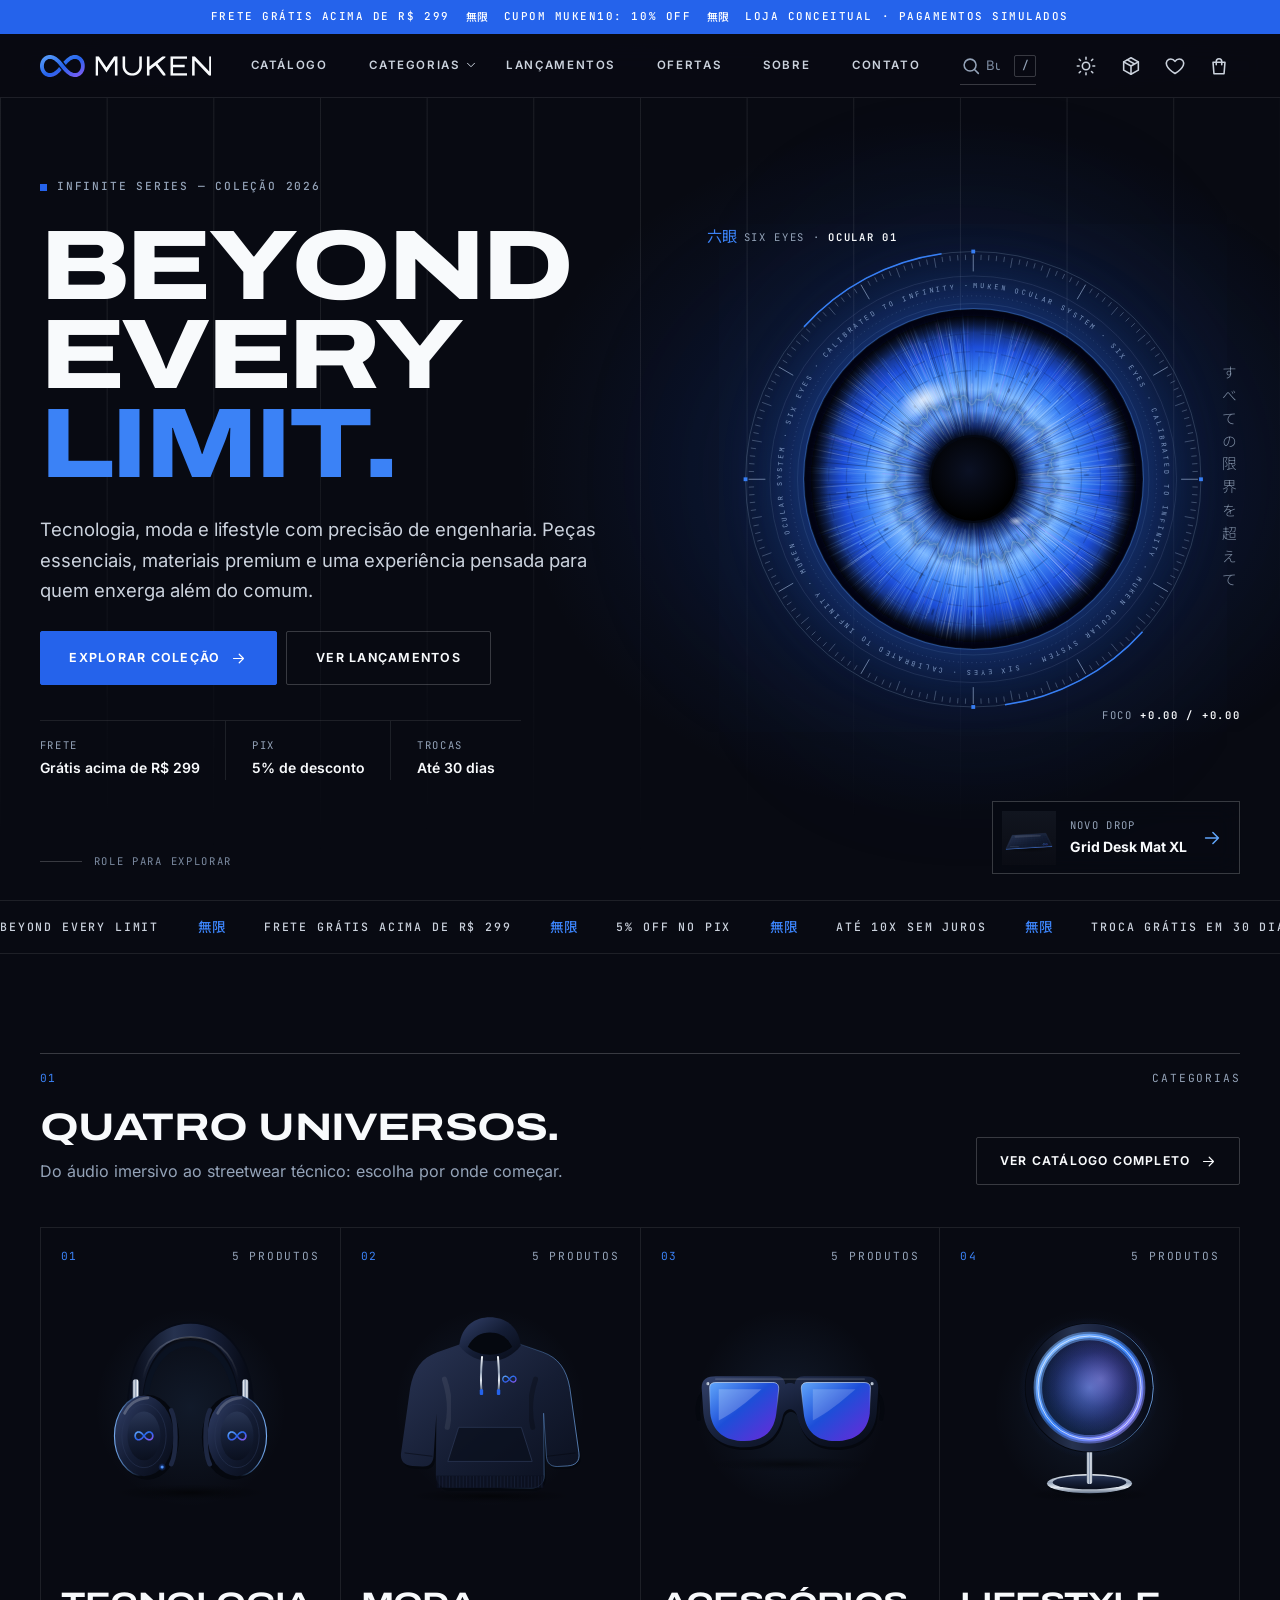
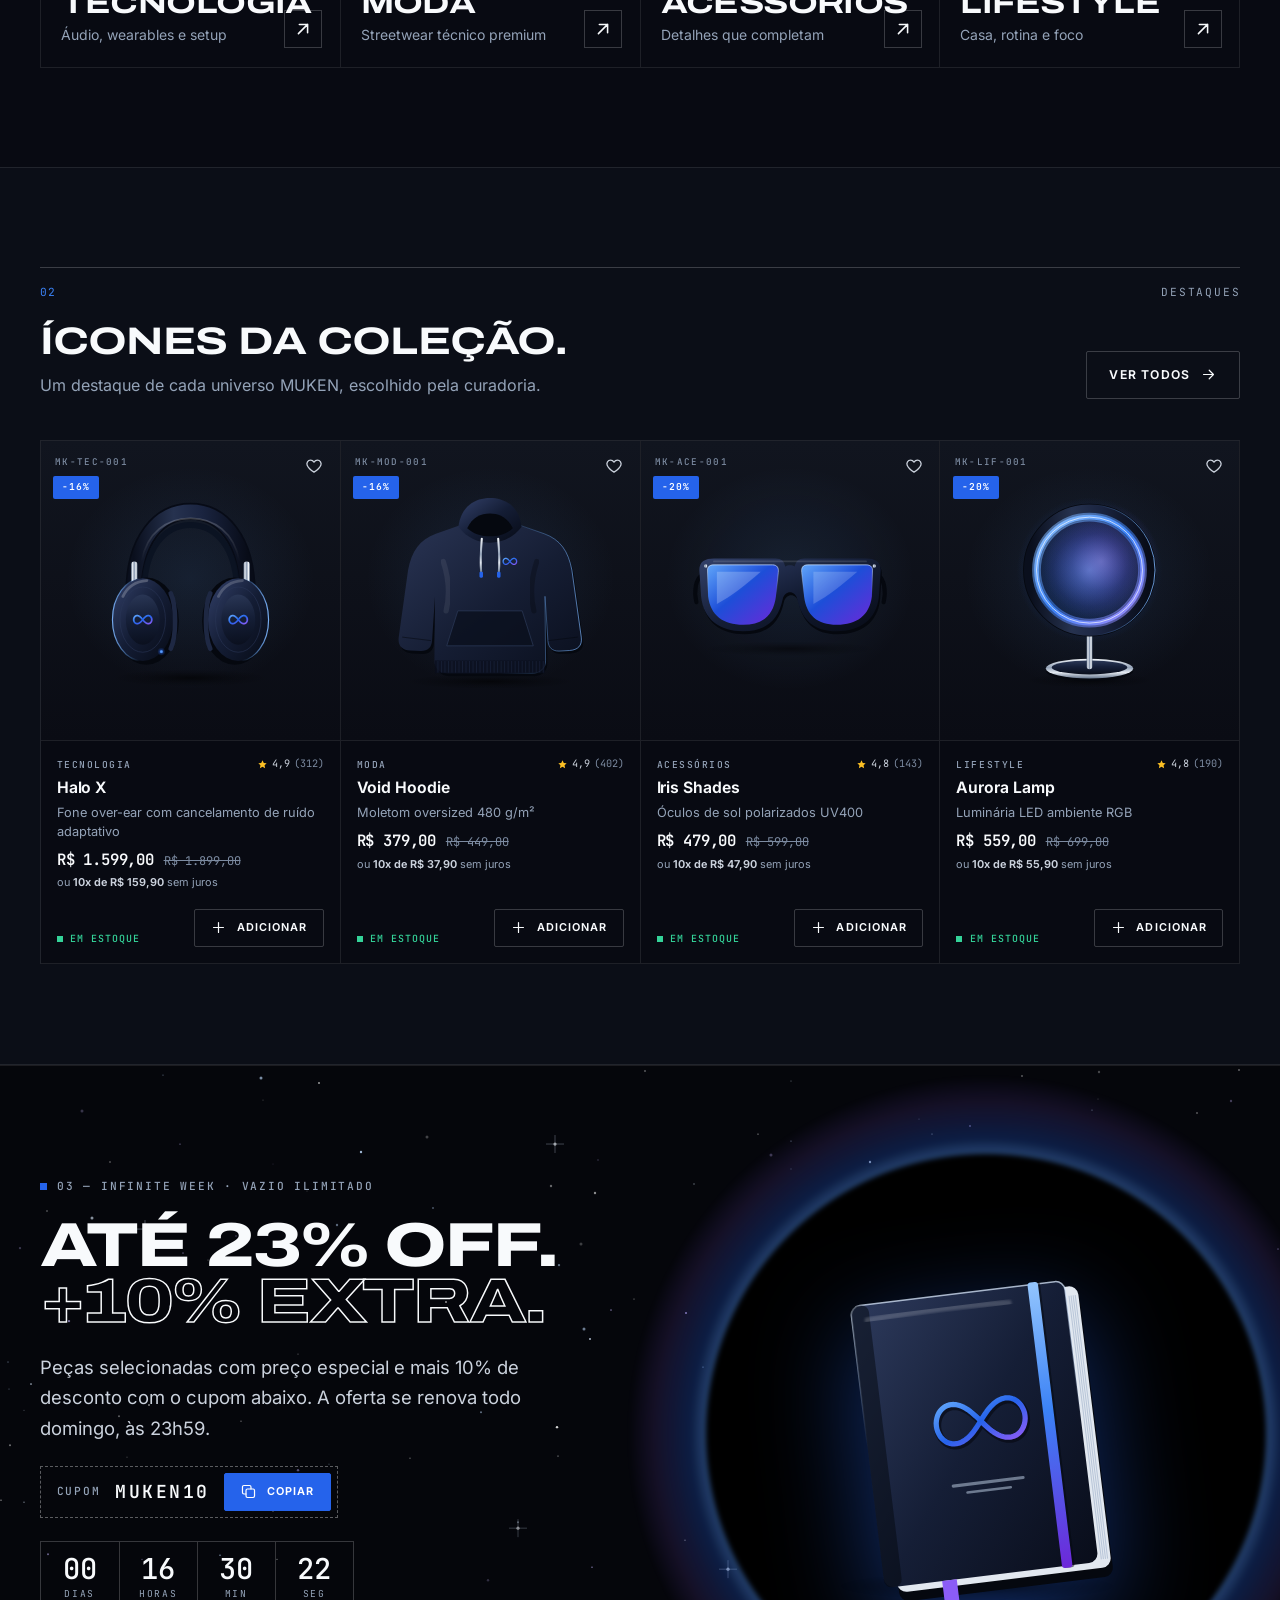
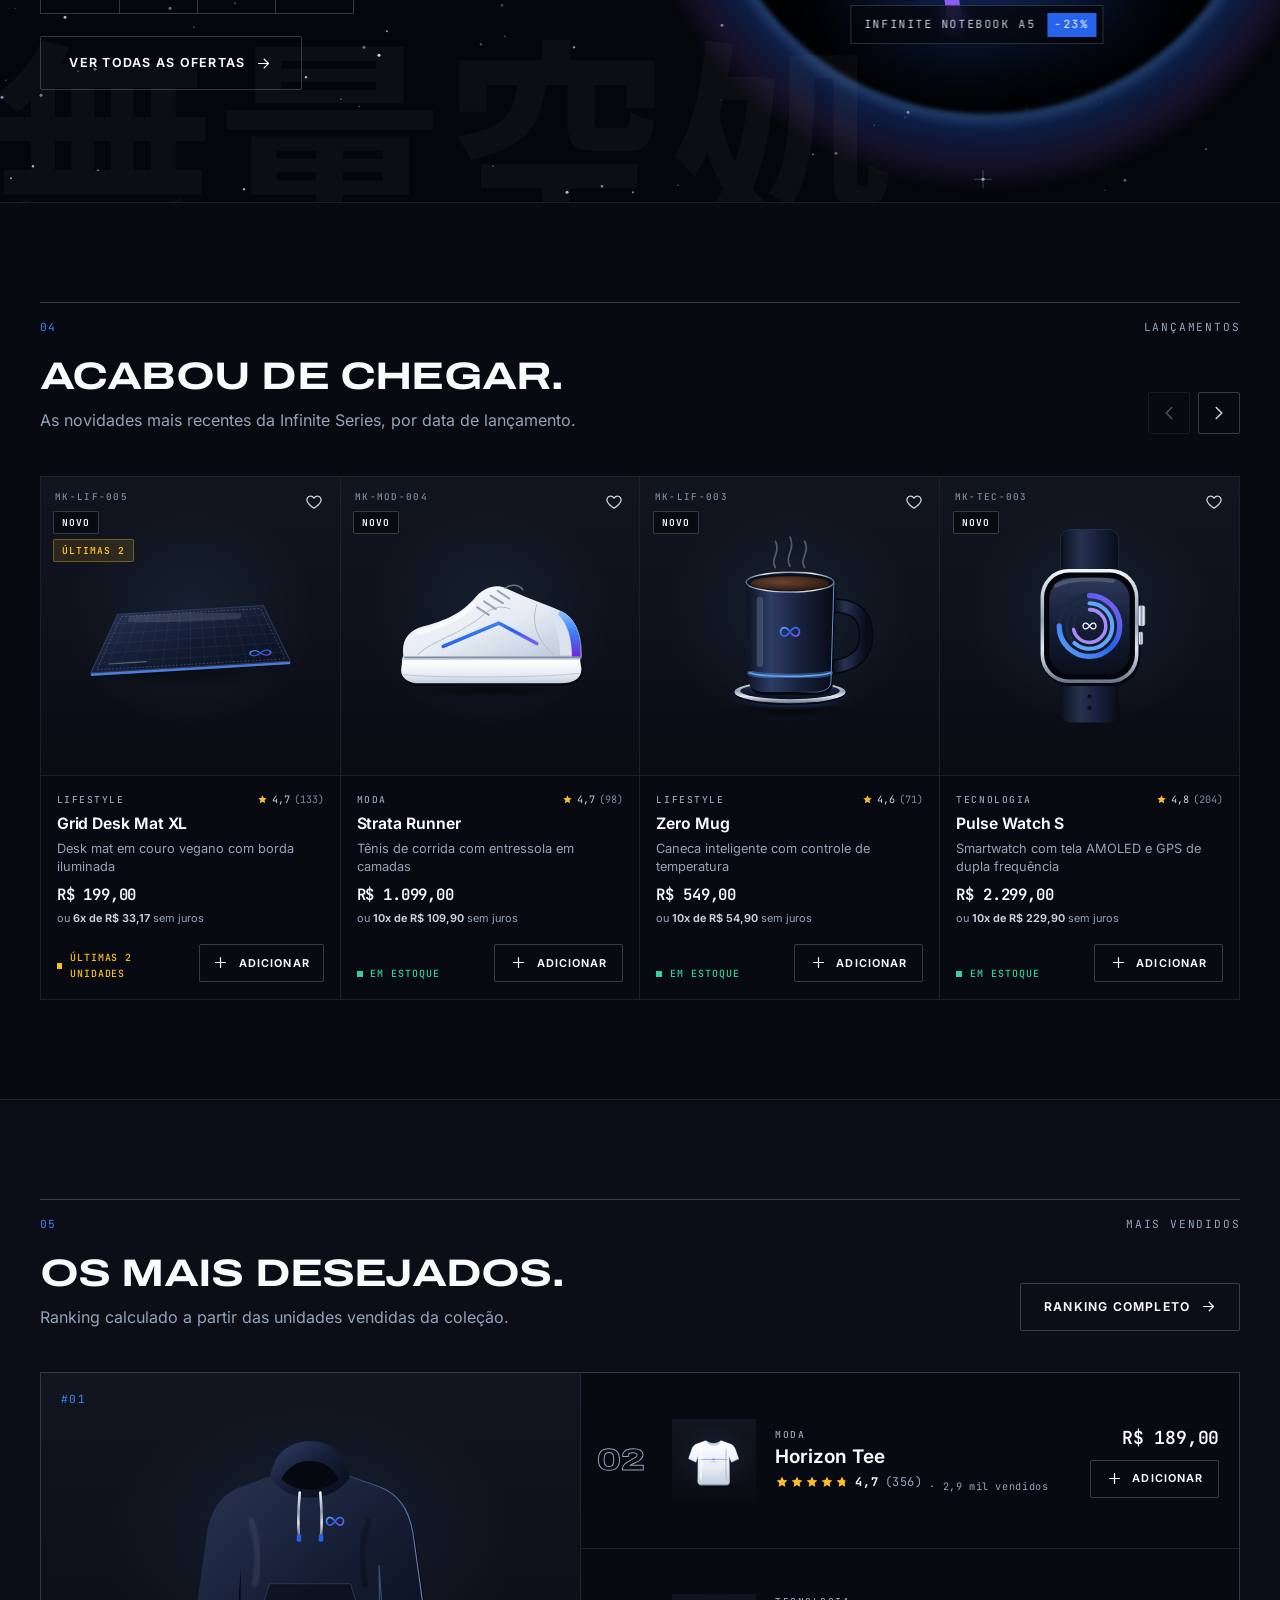
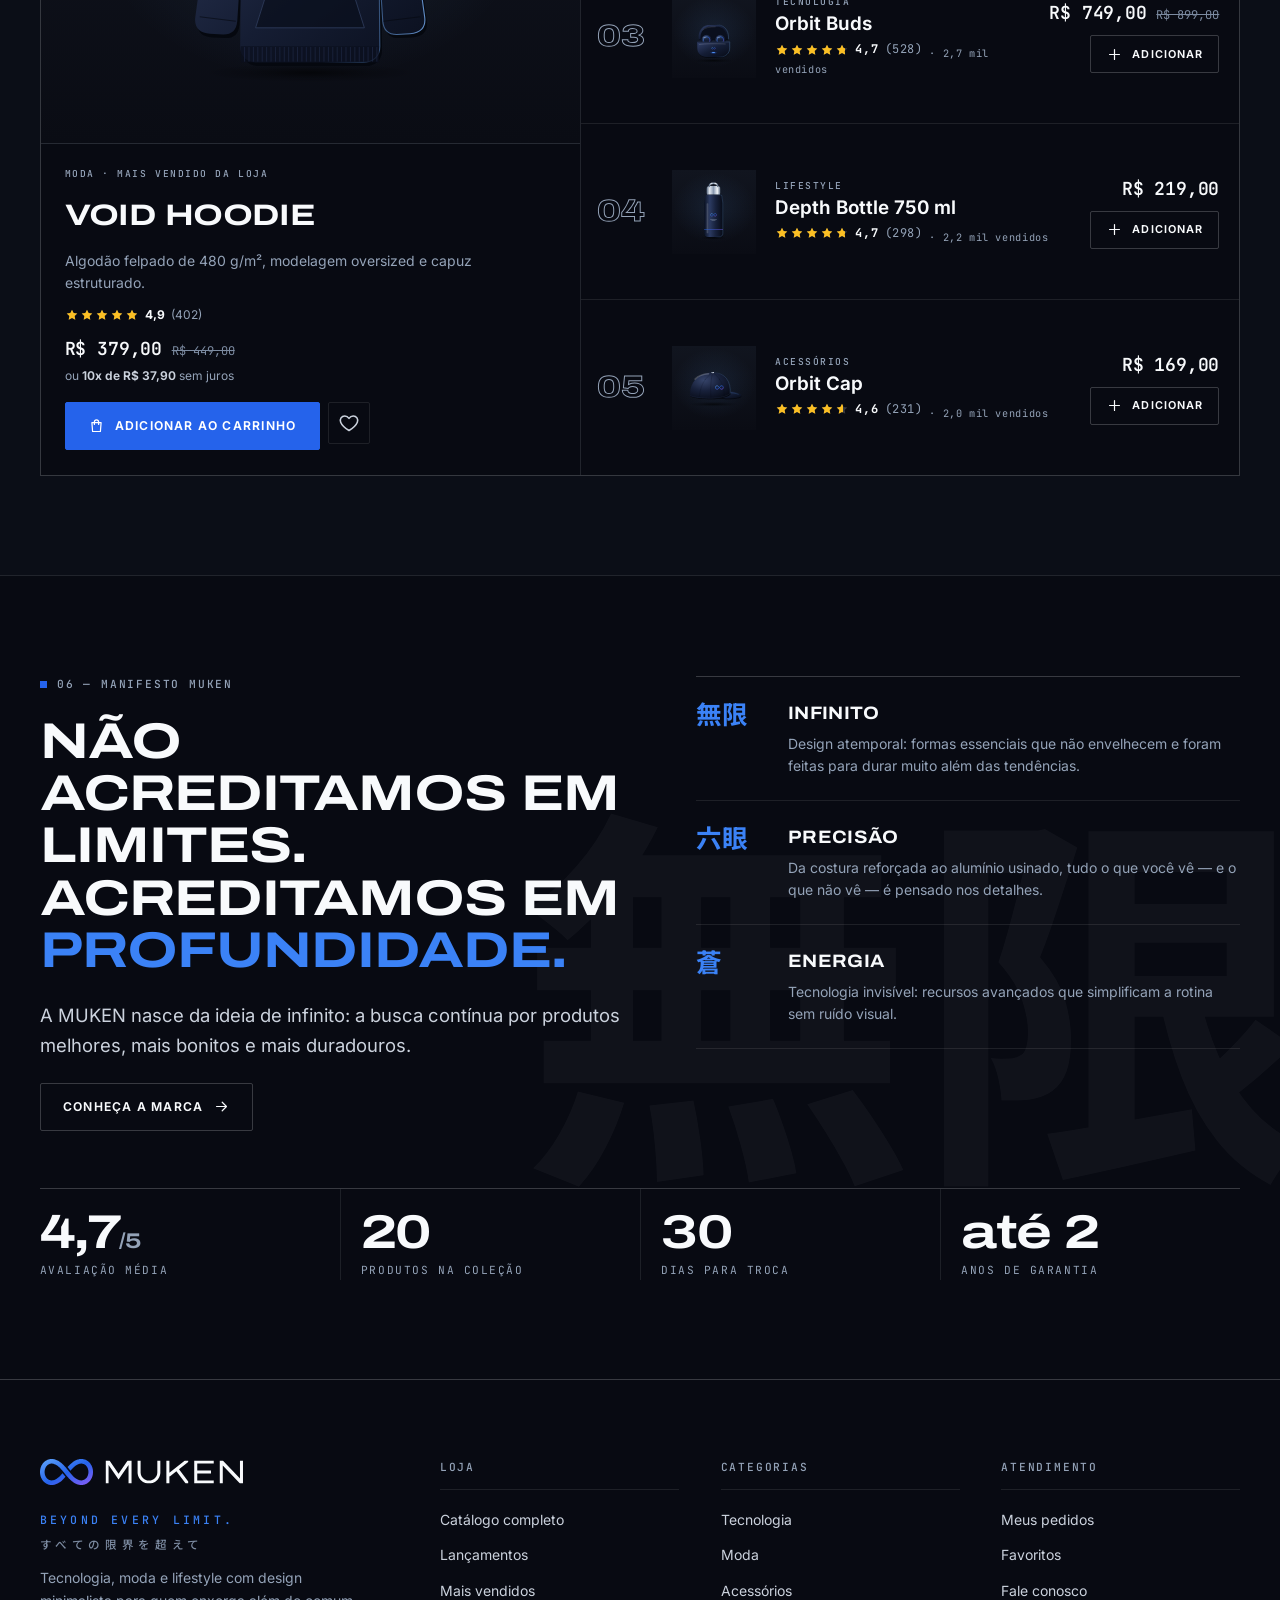
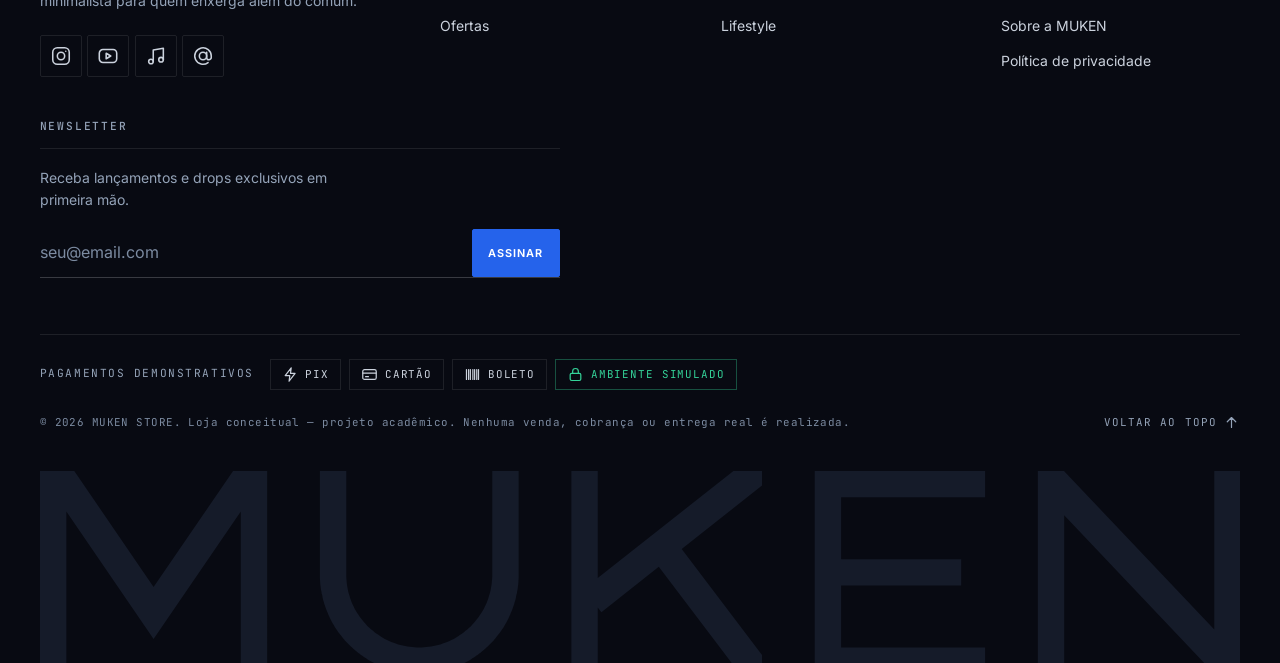
==== commit 6c946891: "Redesign interface with Six Eyes hero and editorial grid Redesign completo da interface, que estava " ====
--- a/index.html
+++ b/index.html
@@ -29,8 +29,9 @@
 
   <!--
     Aplica o tema salvo ANTES da renderização (evita o "flash" de tema errado).
-    O tema escuro é o padrão da MUKEN. O manifesto só é anexado em http(s),
-    pois navegadores bloqueiam manifestos abertos via file://.
+    O tema escuro é o padrão da MUKEN. O manifesto e o pré-carregamento das
+    fontes usadas acima da dobra só são anexados em http(s): via file:// o
+    navegador bloqueia essas requisições (CORS) e registra erros no console.
   -->
   <script>
     (function () {
@@ -45,6 +46,15 @@
         link.rel = 'manifest';
         link.href = 'site.webmanifest';
         document.head.appendChild(link);
+        ['archivo-latin-var', 'inter-latin-var'].forEach(function (name) {
+          var font = document.createElement('link');
+          font.rel = 'preload';
+          font.as = 'font';
+          font.type = 'font/woff2';
+          font.crossOrigin = 'anonymous';
+          font.href = 'assets/fonts/' + name + '.woff2';
+          document.head.appendChild(font);
+        });
       }
     })();
   </script>
@@ -132,6 +142,17 @@
   <!-- Camada de ambiência (gradientes de profundidade) -->
   <div class="ambient" aria-hidden="true"></div>
 
+  <!-- Barra de avisos (rola com a página; o cabeçalho abaixo fica fixo) -->
+  <div class="announcement">
+    <div class="container announcement__inner">
+      <p>Frete grátis acima de R$ 299</p>
+      <span class="announcement__sep announcement__extra" lang="ja" aria-hidden="true">無限</span>
+      <p class="announcement__extra">Cupom MUKEN10: 10% OFF</p>
+      <span class="announcement__sep announcement__extra" lang="ja" aria-hidden="true">無限</span>
+      <p class="announcement__extra">Loja conceitual · pagamentos simulados</p>
+    </div>
+  </div>
+
   <!-- =========================================================
        CABEÇALHO
        ========================================================= -->
@@ -231,7 +252,7 @@
               <use href="#logo-wordmark" x="282.41" y="6" width="592" height="100"/>
             </svg>
           </a>
-          <p class="footer-slogan">BEYOND EVERY LIMIT.</p>
+          <p class="footer-slogan">BEYOND EVERY LIMIT.<span class="jp" lang="ja">すべての限界を超えて</span></p>
           <p class="footer-text">Tecnologia, moda e lifestyle com design minimalista para quem enxerga além do comum.</p>
           <ul class="social-list" aria-label="Redes sociais (perfis fictícios)">
             <li><button type="button" class="icon-btn icon-btn--ghost" data-action="social" data-network="Instagram" aria-label="Instagram da MUKEN (fictício)"><svg class="icon" aria-hidden="true"><use href="#i-camera"/></svg></button></li>
@@ -294,6 +315,9 @@
         <p>© <span data-year>2026</span> MUKEN STORE. Loja conceitual — projeto acadêmico. Nenhuma venda, cobrança ou entrega real é realizada.</p>
         <button class="footer-top-link" type="button" data-action="scroll-top">Voltar ao topo <svg class="icon icon--sm" aria-hidden="true"><use href="#i-arrow-up"/></svg></button>
       </div>
+
+      <!-- Logotipo em escala monumental, como assinatura do rodapé -->
+      <svg class="footer-wordmark" viewBox="0 0 592 100" aria-hidden="true" focusable="false"><use href="#logo-wordmark"/></svg>
     </div>
   </footer>
 
--- a/css/style.css
+++ b/css/style.css
@@ -6,6 +6,7 @@
    ===================================================================== */
 
 /* ---------- 1. Fontes (hospedadas localmente, licença SIL OFL) ---------- */
+/* Inter: textos e interface */
 @font-face {
   font-family: "Inter";
   src: url("../assets/fonts/inter-latin-var.woff2") format("woff2");
@@ -14,16 +15,40 @@
   font-display: swap;
 }
 
+/* Archivo (variável, com eixo de largura): títulos expandidos */
 @font-face {
-  font-family: "Unbounded";
-  src: url("../assets/fonts/unbounded-latin-var.woff2") format("woff2");
-  font-weight: 300 700;
+  font-family: "Archivo";
+  src: url("../assets/fonts/archivo-latin-var.woff2") format("woff2");
+  font-weight: 100 900;
+  font-stretch: 62% 125%;
   font-style: normal;
   font-display: swap;
 }
 
+/* JetBrains Mono: etiquetas técnicas, códigos e números */
+@font-face {
+  font-family: "JetBrains Mono";
+  src: url("../assets/fonts/jetbrains-mono-latin-var.woff2") format("woff2");
+  font-weight: 100 800;
+  font-style: normal;
+  font-display: swap;
+}
+
+/* Noto Sans JP reduzida aos 23 caracteres usados como elementos gráficos
+   (無限 infinito, 六眼 seis olhos, 無量空処 vazio ilimitado, 蒼 azul...) */
+@font-face {
+  font-family: "Noto Sans JP";
+  src: url("../assets/fonts/noto-sans-jp-subset.woff2") format("woff2");
+  font-weight: 100 900;
+  font-style: normal;
+  font-display: swap;
+}
+
 /* ---------- 2. Design tokens — tema escuro (padrão MUKEN) ---------- */
-:root {
+/* .dark-scope repete os tokens escuros: seções imersivas (hero e "Vazio
+   Ilimitado") permanecem escuras mesmo quando o tema claro está ativo. */
+:root,
+.dark-scope {
   /* Paleta da marca */
   --mk-black: #080A12;
   --mk-navy: #10182B;
@@ -35,65 +60,71 @@
 
   /* Cores semânticas */
   --c-bg: #080A12;
-  --c-bg-soft: #0B1020;
-  --c-surface: #10182B;
-  --c-surface-2: #16203A;
-  --c-card: rgba(16, 24, 43, 0.62);
-  --c-card-solid: #0E1527;
-  --c-border: rgba(148, 163, 184, 0.13);
-  --c-border-strong: rgba(148, 163, 184, 0.26);
+  --c-bg-soft: #0B0E17;
+  --c-surface: #0E121C;
+  --c-surface-2: #151B29;
+  --c-card: #0C0F18;
+  --c-card-solid: #10182B;
+  --c-border: rgba(248, 250, 252, 0.09);
+  --c-border-strong: rgba(248, 250, 252, 0.2);
   --c-text: #F8FAFC;
-  --c-text-2: #CBD5E1;
+  --c-text-2: #CBD2DD;
   --c-muted: #94A3B8;
   --c-faint: #7C8BA1;
   --c-primary: #2563EB;
   --c-primary-hover: #3B82F6;
-  --c-primary-soft: rgba(37, 99, 235, 0.14);
+  --c-primary-soft: rgba(37, 99, 235, 0.12);
+  --c-accent-text: #3B82F6;
   --c-link: #60A5FA;
   --c-accent: #8B5CF6;
-  --c-accent-soft: rgba(139, 92, 246, 0.16);
+  --c-accent-soft: rgba(139, 92, 246, 0.14);
   --c-success: #34D399;
-  --c-success-soft: rgba(52, 211, 153, 0.13);
+  --c-success-soft: rgba(52, 211, 153, 0.12);
   --c-warning: #FBBF24;
-  --c-warning-soft: rgba(251, 191, 36, 0.13);
+  --c-warning-soft: rgba(251, 191, 36, 0.12);
   --c-danger: #F87171;
-  --c-danger-soft: rgba(248, 113, 113, 0.13);
+  --c-danger-soft: rgba(248, 113, 113, 0.12);
   --c-on-primary: #FFFFFF;
-  --c-overlay: rgba(3, 5, 10, 0.72);
-  --c-header: rgba(8, 10, 18, 0.72);
-  --c-input: rgba(8, 10, 18, 0.55);
+  --c-overlay: rgba(3, 4, 8, 0.8);
+  --c-header: rgba(8, 10, 18, 0.88);
+  --c-input: #0A0D16;
 
   /* Palco das imagens de produto */
-  --stage-a: #121C34;
-  --stage-b: #0A1020;
-  --stage-glow: rgba(37, 99, 235, 0.30);
-  --stage-glow-2: rgba(139, 92, 246, 0.16);
-
-  /* Gradientes */
-  --grad-brand: linear-gradient(120deg, #60A5FA 0%, #2563EB 48%, #8B5CF6 100%);
-  --grad-text: linear-gradient(100deg, #F8FAFC 0%, #93C5FD 45%, #60A5FA 65%, #A78BFA 100%);
-  --grad-card: linear-gradient(180deg, rgba(22, 32, 58, 0.72) 0%, rgba(12, 18, 34, 0.72) 100%);
-
-  /* Sombras e brilhos */
-  --shadow-sm: 0 1px 2px rgba(0, 0, 0, 0.35);
-  --shadow-md: 0 10px 30px -12px rgba(0, 0, 0, 0.6);
-  --shadow-lg: 0 30px 60px -24px rgba(0, 0, 0, 0.75);
-  --glow-primary: 0 12px 34px -12px rgba(37, 99, 235, 0.85);
-  --glow-soft: 0 0 0 1px rgba(96, 165, 250, 0.28), 0 18px 40px -22px rgba(37, 99, 235, 0.7);
-  --ring: 0 0 0 3px rgba(96, 165, 250, 0.55);
+  --stage-a: #11151F;
+  --stage-b: #0A0C14;
+  --stage-glow: rgba(96, 165, 250, 0.10);
+  --stage-glow-2: rgba(139, 92, 246, 0.05);
+
+  /* Gradientes: usados com moderação (íris, vazio, barras de progresso) */
+  --grad-brand: linear-gradient(90deg, #2563EB, #3B82F6);
+  --grad-void: linear-gradient(120deg, #60A5FA 0%, #2563EB 45%, #8B5CF6 100%);
+  --grad-text: linear-gradient(90deg, #3B82F6, #3B82F6);
+  --grad-card: linear-gradient(var(--c-card), var(--c-card));
+
+  /* Sombras e foco */
+  --shadow-sm: none;
+  --shadow-md: 0 18px 40px -28px rgba(0, 0, 0, 0.9);
+  --shadow-lg: 0 32px 80px -36px rgba(0, 0, 0, 0.95);
+  --glow-primary: 0 0 0 0 transparent;
+  --glow-soft: 0 0 0 1px rgba(96, 165, 250, 0.4);
+  --ring: 0 0 0 2px #60A5FA;
 
   /* Tipografia */
   --font-sans: "Inter", system-ui, -apple-system, "Segoe UI", Roboto, "Helvetica Neue", Arial, sans-serif;
-  --font-display: "Unbounded", "Inter", system-ui, sans-serif;
+  --font-display: "Archivo", "Inter", system-ui, sans-serif;
+  --font-mono: "JetBrains Mono", ui-monospace, SFMono-Regular, Menlo, Consolas, monospace;
+  --font-jp: "Noto Sans JP", "Hiragino Sans", "Yu Gothic", "Meiryo", sans-serif;
+  --display-stretch: 125%;
   --fs-xs: 0.75rem;
   --fs-sm: 0.875rem;
   --fs-base: 1rem;
   --fs-md: 1.125rem;
-  --fs-lg: 1.375rem;
-  --fs-xl: clamp(1.5rem, 1.1rem + 1.4vw, 2rem);
-  --fs-2xl: clamp(1.75rem, 1.2rem + 2.2vw, 2.6rem);
-  --fs-3xl: clamp(2.1rem, 1.3rem + 3.4vw, 3.6rem);
-  --fs-display: clamp(2.6rem, 1.2rem + 5.6vw, 5.6rem);
+  --fs-lg: 1.3rem;
+  --fs-xl: clamp(1.4rem, 1.1rem + 1.2vw, 1.85rem);
+  --fs-2xl: clamp(1.55rem, 1.05rem + 2vw, 2.4rem);
+  --fs-3xl: clamp(1.9rem, 1.1rem + 3.2vw, 3.4rem);
+  --fs-display: clamp(2.7rem, 0.9rem + 6.6vw, 6.6rem);
+  --fs-label: 0.7rem;
 
   /* Espaçamento (escala de 4px) */
   --sp-1: 0.25rem;
@@ -107,20 +138,20 @@
   --sp-12: 3rem;
   --sp-16: 4rem;
   --sp-20: 5rem;
-  --section-y: clamp(4rem, 3rem + 4vw, 7rem);
-
-  /* Formas */
-  --radius-xs: 6px;
-  --radius-sm: 10px;
-  --radius-md: 14px;
-  --radius-lg: 20px;
-  --radius-xl: 28px;
-  --radius-pill: 999px;
+  --section-y: clamp(4rem, 3rem + 4vw, 7.5rem);
+
+  /* Formas: cantos retos, de inspiração técnica */
+  --radius-xs: 2px;
+  --radius-sm: 2px;
+  --radius-md: 3px;
+  --radius-lg: 4px;
+  --radius-xl: 6px;
+  --radius-pill: 2px;
 
   /* Layout */
-  --container: 1320px;
-  --gutter: clamp(1rem, 0.5rem + 2.4vw, 2rem);
-  --header-h: 72px;
+  --container: 1400px;
+  --gutter: clamp(1rem, 0.4rem + 2.6vw, 2.5rem);
+  --header-h: 64px;
 
   /* Movimento */
   --ease-out: cubic-bezier(0.22, 1, 0.36, 1);
@@ -140,48 +171,47 @@
 
 /* ---------- 3. Tema claro ---------- */
 :root[data-theme="light"] {
-  --c-bg: #F4F7FB;
-  --c-bg-soft: #EAF0F8;
+  --c-bg: #F4F5F7;
+  --c-bg-soft: #ECEEF2;
   --c-surface: #FFFFFF;
-  --c-surface-2: #EEF2F8;
-  --c-card: rgba(255, 255, 255, 0.86);
+  --c-surface-2: #EBEDF1;
+  --c-card: #FFFFFF;
   --c-card-solid: #FFFFFF;
-  --c-border: rgba(16, 24, 43, 0.10);
-  --c-border-strong: rgba(16, 24, 43, 0.20);
-  --c-text: #0B1220;
-  --c-text-2: #283548;
-  --c-muted: #475569;
-  --c-faint: #5B6B82;
+  --c-border: rgba(10, 12, 18, 0.1);
+  --c-border-strong: rgba(10, 12, 18, 0.22);
+  --c-text: #0A0C12;
+  --c-text-2: #283142;
+  --c-muted: #4B5565;
+  --c-faint: #5B6576;
   --c-primary: #2563EB;
   --c-primary-hover: #1D4ED8;
-  --c-primary-soft: rgba(37, 99, 235, 0.10);
+  --c-primary-soft: rgba(37, 99, 235, 0.08);
+  --c-accent-text: #1D4ED8;
   --c-link: #1D4ED8;
   --c-accent: #7C3AED;
-  --c-accent-soft: rgba(124, 58, 237, 0.10);
+  --c-accent-soft: rgba(124, 58, 237, 0.09);
   --c-success: #047857;
-  --c-success-soft: rgba(4, 120, 87, 0.10);
-  --c-warning: #B45309;
-  --c-warning-soft: rgba(180, 83, 9, 0.10);
-  --c-danger: #DC2626;
-  --c-danger-soft: rgba(220, 38, 38, 0.09);
-  --c-overlay: rgba(15, 23, 42, 0.45);
-  --c-header: rgba(244, 247, 251, 0.78);
+  --c-success-soft: rgba(4, 120, 87, 0.09);
+  --c-warning: #92400E;
+  --c-warning-soft: rgba(146, 64, 14, 0.09);
+  --c-danger: #B91C1C;
+  --c-danger-soft: rgba(185, 28, 28, 0.08);
+  --c-overlay: rgba(10, 12, 18, 0.45);
+  --c-header: rgba(244, 245, 247, 0.9);
   --c-input: #FFFFFF;
 
-  --stage-a: #EEF3FB;
-  --stage-b: #DFE7F3;
-  --stage-glow: rgba(37, 99, 235, 0.16);
-  --stage-glow-2: rgba(139, 92, 246, 0.10);
-
-  --grad-text: linear-gradient(100deg, #0B1220 0%, #1E3A8A 40%, #2563EB 70%, #7C3AED 100%);
-  --grad-card: linear-gradient(180deg, rgba(255, 255, 255, 0.95) 0%, rgba(248, 250, 252, 0.95) 100%);
-
-  --shadow-sm: 0 1px 2px rgba(15, 23, 42, 0.06);
-  --shadow-md: 0 12px 30px -16px rgba(15, 23, 42, 0.22);
-  --shadow-lg: 0 30px 60px -28px rgba(15, 23, 42, 0.30);
-  --glow-primary: 0 12px 30px -12px rgba(37, 99, 235, 0.55);
-  --glow-soft: 0 0 0 1px rgba(37, 99, 235, 0.22), 0 18px 40px -24px rgba(37, 99, 235, 0.45);
-  --ring: 0 0 0 3px rgba(37, 99, 235, 0.45);
+  --stage-a: #ECEEF2;
+  --stage-b: #E2E5EA;
+  --stage-glow: rgba(255, 255, 255, 0.75);
+  --stage-glow-2: rgba(37, 99, 235, 0.05);
+
+  --grad-text: linear-gradient(90deg, #2563EB, #2563EB);
+  --grad-card: linear-gradient(#FFFFFF, #FFFFFF);
+
+  --shadow-md: 0 18px 40px -28px rgba(15, 23, 42, 0.35);
+  --shadow-lg: 0 32px 80px -40px rgba(15, 23, 42, 0.4);
+  --glow-soft: 0 0 0 1px rgba(37, 99, 235, 0.35);
+  --ring: 0 0 0 2px #1D4ED8;
 
   color-scheme: light;
 }
@@ -287,7 +317,7 @@
 :focus-visible {
   outline: 2px solid var(--c-link);
   outline-offset: 3px;
-  border-radius: 6px;
+  border-radius: 2px;
 }
 
 [hidden] {
@@ -319,51 +349,49 @@
   overflow: hidden;
 }
 
-/* Ambiência: luzes de fundo fixas que criam profundidade */
+/* Ambiência: luz de fundo discreta + granulação fina (profundidade sem excesso) */
 .ambient {
   position: fixed;
   inset: 0;
   z-index: -1;
   pointer-events: none;
-  background:
-    radial-gradient(60rem 40rem at 8% -10%, rgba(37, 99, 235, 0.16), transparent 60%),
-    radial-gradient(50rem 36rem at 105% 10%, rgba(139, 92, 246, 0.10), transparent 60%),
-    radial-gradient(70rem 50rem at 50% 120%, rgba(37, 99, 235, 0.08), transparent 60%);
+  background: radial-gradient(80rem 36rem at 50% -18%, rgba(37, 99, 235, 0.08), transparent 60%);
 }
 
 .ambient::after {
   content: "";
   position: absolute;
   inset: 0;
-  opacity: 0.035;
+  opacity: 0.03;
   background-image: url("data:image/svg+xml,%3Csvg xmlns='http://www.w3.org/2000/svg' width='160' height='160'%3E%3Cfilter id='n'%3E%3CfeTurbulence type='fractalNoise' baseFrequency='.85' numOctaves='3' stitchTiles='stitch'/%3E%3C/filter%3E%3Crect width='100%25' height='100%25' filter='url(%23n)'/%3E%3C/svg%3E");
 }
 
 :root[data-theme="light"] .ambient {
-  background:
-    radial-gradient(60rem 40rem at 8% -10%, rgba(37, 99, 235, 0.10), transparent 60%),
-    radial-gradient(50rem 36rem at 105% 10%, rgba(139, 92, 246, 0.07), transparent 60%);
+  background: none;
 }
 
 :root[data-theme="light"] .ambient::after {
-  opacity: 0.025;
+  opacity: 0.02;
 }
 
 /* ---------- 5. Tipografia ---------- */
+/* Títulos: Archivo expandida, caixa alta, entrelinha curta (linguagem editorial) */
 .display,
 .h1,
 .h2 {
   font-family: var(--font-display);
-  font-weight: 500;
+  font-stretch: var(--display-stretch);
+  font-weight: 700;
   letter-spacing: -0.02em;
-  line-height: 1.08;
+  line-height: 1;
+  text-transform: uppercase;
 }
 
 .display {
   font-size: var(--fs-display);
-  font-weight: 600;
+  font-weight: 800;
   letter-spacing: -0.035em;
-  line-height: 0.98;
+  line-height: 0.9;
 }
 
 .h1 {
@@ -372,6 +400,7 @@
 
 .h2 {
   font-size: var(--fs-2xl);
+  line-height: 1.02;
 }
 
 .h3 {
@@ -382,7 +411,7 @@
 }
 
 .lead {
-  font-size: clamp(1rem, 0.95rem + 0.35vw, 1.2rem);
+  font-size: clamp(1rem, 0.95rem + 0.3vw, 1.15rem);
   color: var(--c-text-2);
   line-height: 1.65;
 }
@@ -395,34 +424,54 @@
   font-size: var(--fs-sm);
 }
 
+/* Etiqueta técnica (monoespaçada, caixa alta) */
+.label,
+.eyebrow {
+  font-family: var(--font-mono);
+  font-size: var(--fs-label);
+  font-weight: 500;
+  letter-spacing: 0.16em;
+  text-transform: uppercase;
+  color: var(--c-muted);
+}
+
 .eyebrow {
   display: inline-flex;
   align-items: center;
-  gap: 0.6rem;
-  font-size: var(--fs-xs);
-  font-weight: 650;
-  letter-spacing: 0.22em;
-  text-transform: uppercase;
-  color: var(--c-link);
+  gap: 0.65rem;
 }
 
 .eyebrow::before {
   content: "";
-  width: 1.6rem;
-  height: 1px;
-  background: currentColor;
-  opacity: 0.8;
+  width: 7px;
+  height: 7px;
+  flex-shrink: 0;
+  background: var(--c-primary);
 }
 
 .eyebrow--plain::before {
   display: none;
 }
 
+/* Destaque de cor (antes era degradê; agora azul sólido, mais sóbrio) */
 .gradient-text {
-  background: var(--grad-text);
-  -webkit-background-clip: text;
-  background-clip: text;
+  color: var(--c-accent-text);
+}
+
+/* Texto vazado (apenas contorno) para contraste editorial */
+.outline-text {
   color: transparent;
+  -webkit-text-stroke: 1.5px var(--c-text);
+}
+
+/* Caracteres japoneses usados como elementos gráficos */
+.jp {
+  font-family: var(--font-jp);
+  letter-spacing: 0;
+}
+
+.mono {
+  font-family: var(--font-mono);
 }
 
 .text-link {
@@ -444,7 +493,8 @@
 
 .prose h2 {
   font-family: var(--font-display);
-  font-weight: 500;
+  font-stretch: 110%;
+  font-weight: 650;
   font-size: var(--fs-lg);
   margin: 2.2rem 0 0.8rem;
   letter-spacing: -0.01em;
@@ -498,21 +548,42 @@
 }
 
 .section--alt {
-  background: linear-gradient(180deg, transparent, var(--c-bg-soft) 18%, var(--c-bg-soft) 82%, transparent);
-}
-
+  background: var(--c-bg-soft);
+  border-block: 1px solid var(--c-border);
+}
+
+/* Cabeçalho de seção editorial: linha fina + índice numerado */
 .section-head {
-  display: flex;
-  align-items: flex-end;
+  display: grid;
+  grid-template-columns: minmax(0, 1fr) auto;
+  align-items: end;
+  gap: 1.25rem 2rem;
+  margin-bottom: clamp(1.75rem, 1rem + 2vw, 3rem);
+  padding-top: 1rem;
+  border-top: 1px solid var(--c-border-strong);
+}
+
+.section-head__meta {
+  grid-column: 1 / -1;
+  display: flex;
+  align-items: center;
   justify-content: space-between;
-  gap: var(--sp-6);
-  margin-bottom: clamp(1.75rem, 1rem + 2vw, 3rem);
+  gap: 1rem;
+  font-family: var(--font-mono);
+  font-size: var(--fs-label);
+  letter-spacing: 0.16em;
+  text-transform: uppercase;
+  color: var(--c-muted);
+}
+
+.section-head__index {
+  color: var(--c-accent-text);
 }
 
 .section-head__text {
   display: grid;
   gap: var(--sp-3);
-  max-width: 640px;
+  max-width: 720px;
 }
 
 .section-head__text p {
@@ -572,28 +643,52 @@
 }
 
 /* ---------- 7. Cabeçalho ---------- */
+/* Barra de avisos (rola junto com a página; o cabeçalho abaixo é fixo) */
+.announcement {
+  background: var(--c-primary);
+  color: #FFFFFF;
+  font-family: var(--font-mono);
+  font-size: 0.68rem;
+  font-weight: 500;
+  letter-spacing: 0.14em;
+  text-transform: uppercase;
+}
+
+.announcement__inner {
+  min-height: 34px;
+  display: flex;
+  align-items: center;
+  justify-content: center;
+  gap: 1rem;
+  text-align: center;
+}
+
+.announcement__sep {
+  font-family: var(--font-jp);
+  letter-spacing: 0;
+}
+
 .site-header {
   position: sticky;
   top: 0;
   z-index: var(--z-header);
   height: var(--header-h);
   background: var(--c-header);
-  -webkit-backdrop-filter: saturate(170%) blur(18px);
-  backdrop-filter: saturate(170%) blur(18px);
-  border-bottom: 1px solid transparent;
-  transition: border-color var(--t-base) ease, background-color var(--t-base) ease, box-shadow var(--t-base) ease;
+  -webkit-backdrop-filter: saturate(150%) blur(14px);
+  backdrop-filter: saturate(150%) blur(14px);
+  border-bottom: 1px solid var(--c-border);
+  transition: background-color var(--t-base) ease, border-color var(--t-base) ease;
 }
 
 .site-header.is-scrolled {
-  border-bottom-color: var(--c-border);
-  box-shadow: 0 10px 30px -24px rgba(0, 0, 0, 0.8);
+  border-bottom-color: var(--c-border-strong);
 }
 
 .header-inner {
   height: 100%;
   display: flex;
   align-items: center;
-  gap: clamp(0.75rem, 0.2rem + 1.6vw, 2rem);
+  gap: clamp(1rem, 0.2rem + 2vw, 2.5rem);
 }
 
 .brand {
@@ -601,17 +696,12 @@
   align-items: center;
   flex-shrink: 0;
   color: var(--c-text);
-  border-radius: 8px;
+  border-radius: 2px;
 }
 
 .brand-logo {
-  height: 26px;
+  height: 22px;
   width: auto;
-  transition: transform var(--t-base) var(--ease-out);
-}
-
-.brand:hover .brand-logo {
-  transform: scale(1.02);
 }
 
 .header-inner .header-menu-btn {
@@ -621,7 +711,7 @@
 .main-nav__list {
   display: flex;
   align-items: center;
-  gap: 0.15rem;
+  gap: clamp(0.9rem, 0.2rem + 1.4vw, 1.9rem);
 }
 
 .main-nav__link {
@@ -629,39 +719,48 @@
   display: inline-flex;
   align-items: center;
   gap: 0.3rem;
-  padding: 0.55rem 0.8rem;
-  border-radius: var(--radius-pill);
-  font-size: var(--fs-sm);
-  font-weight: 550;
+  padding: 0.45rem 0;
+  font-size: 0.72rem;
+  font-weight: 600;
+  letter-spacing: 0.14em;
+  text-transform: uppercase;
   color: var(--c-text-2);
   white-space: nowrap;
-  transition: color var(--t-fast) ease, background-color var(--t-fast) ease;
+  transition: color var(--t-fast) ease;
+}
+
+.main-nav__link::after {
+  content: "";
+  position: absolute;
+  left: 0;
+  right: 0;
+  bottom: -2px;
+  height: 1px;
+  background: currentColor;
+  transform: scaleX(0);
+  transform-origin: left;
+  transition: transform var(--t-base) var(--ease-out);
 }
 
 .main-nav__link:hover,
-.main-nav__link[aria-expanded="true"] {
-  color: var(--c-text);
-  background: var(--c-primary-soft);
-}
-
+.main-nav__link[aria-expanded="true"],
 .main-nav__link.is-active {
   color: var(--c-text);
 }
 
+.main-nav__link:hover::after,
 .main-nav__link.is-active::after {
-  content: "";
-  position: absolute;
-  left: 50%;
-  bottom: 0.18rem;
-  width: 4px;
-  height: 4px;
-  border-radius: 50%;
-  background: var(--c-link);
-  transform: translateX(-50%);
-  box-shadow: 0 0 10px var(--c-link);
+  transform: scaleX(1);
+}
+
+.main-nav__link.is-active::after {
+  background: var(--c-accent-text);
+  height: 2px;
 }
 
 .main-nav__trigger .icon {
+  width: 14px;
+  height: 14px;
   transition: transform var(--t-base) var(--ease-out);
 }
 
@@ -675,28 +774,28 @@
 
 .nav-dropdown {
   position: absolute;
-  top: calc(100% + 0.75rem);
-  left: 50%;
+  top: calc(100% + 1.1rem);
+  left: -1rem;
   z-index: var(--z-dropdown);
-  width: 320px;
-  padding: 0.5rem;
-  display: grid;
-  gap: 0.2rem;
+  width: 340px;
+  display: grid;
   background: var(--c-card-solid);
-  border: 1px solid var(--c-border);
-  border-radius: var(--radius-lg);
+  border: 1px solid var(--c-border-strong);
   box-shadow: var(--shadow-lg);
-  transform: translateX(-50%);
   animation: dropdown-in var(--t-base) var(--ease-out);
 }
 
 .nav-dropdown__item {
   display: flex;
   align-items: center;
-  gap: 0.85rem;
-  padding: 0.7rem 0.75rem;
-  border-radius: var(--radius-md);
+  gap: 0.9rem;
+  padding: 0.85rem 1rem;
+  border-bottom: 1px solid var(--c-border);
   transition: background-color var(--t-fast) ease;
+}
+
+.nav-dropdown__item:last-child {
+  border-bottom: 0;
 }
 
 .nav-dropdown__item:hover,
@@ -707,38 +806,39 @@
 .nav-dropdown__item strong {
   display: block;
   font-size: var(--fs-sm);
-  font-weight: 600;
+  font-weight: 650;
 }
 
 .nav-dropdown__item small {
   display: block;
-  font-size: var(--fs-xs);
+  font-family: var(--font-mono);
+  font-size: 0.66rem;
+  letter-spacing: 0.08em;
+  text-transform: uppercase;
   color: var(--c-muted);
 }
 
 .nav-dropdown__icon {
   display: grid;
   place-items: center;
-  width: 40px;
-  height: 40px;
+  width: 38px;
+  height: 38px;
   flex-shrink: 0;
-  border-radius: 12px;
-  color: var(--c-link);
-  background: var(--c-primary-soft);
-  border: 1px solid var(--c-border);
+  color: var(--c-accent-text);
+  border: 1px solid var(--c-border-strong);
 }
 
 @keyframes dropdown-in {
   from {
     opacity: 0;
-    transform: translate(-50%, -6px);
+    transform: translateY(-6px);
   }
 }
 
-/* Pesquisa do cabeçalho */
+/* Pesquisa do cabeçalho: campo de linha (sem caixa) */
 .header-search {
-  flex: 1 1 260px;
-  max-width: 340px;
+  flex: 1 1 220px;
+  max-width: 300px;
   margin-left: auto;
 }
 
@@ -750,22 +850,23 @@
 
 .search-form__icon {
   position: absolute;
-  left: 0.95rem;
-  width: 18px;
-  height: 18px;
+  left: 0;
+  width: 17px;
+  height: 17px;
   color: var(--c-muted);
   pointer-events: none;
 }
 
 .search-form__input {
   width: 100%;
-  height: 42px;
-  padding: 0 2.6rem 0 2.6rem;
-  border-radius: var(--radius-pill);
-  border: 1px solid var(--c-border);
-  background: var(--c-input);
-  font-size: var(--fs-sm);
-  transition: border-color var(--t-fast) ease, box-shadow var(--t-fast) ease, background-color var(--t-fast) ease;
+  height: 38px;
+  padding: 0 2rem 0 1.65rem;
+  border: 0;
+  border-bottom: 1px solid var(--c-border-strong);
+  border-radius: 0;
+  background: transparent;
+  font-size: 0.82rem;
+  transition: border-color var(--t-fast) ease;
 }
 
 .search-form__input::placeholder {
@@ -773,12 +874,17 @@
 }
 
 .search-form__input:hover {
-  border-color: var(--c-border-strong);
+  border-bottom-color: var(--c-muted);
 }
 
 .search-form__input:focus {
-  border-color: var(--c-link);
-  box-shadow: var(--ring);
+  border-bottom-color: var(--c-text);
+  box-shadow: none;
+}
+
+.search-form__input:focus-visible {
+  outline: none;
+  border-bottom: 2px solid var(--c-link);
 }
 
 .search-form__input::-webkit-search-cancel-button {
@@ -788,15 +894,15 @@
 
 .search-form__kbd {
   position: absolute;
-  right: 0.85rem;
+  right: 0;
   display: grid;
   place-items: center;
   min-width: 22px;
   height: 22px;
   padding: 0 0.35rem;
-  border-radius: 6px;
   border: 1px solid var(--c-border-strong);
-  font: 600 0.72rem/1 var(--font-sans);
+  border-radius: 2px;
+  font: 500 0.7rem/1 var(--font-mono);
   color: var(--c-muted);
   pointer-events: none;
 }
@@ -807,15 +913,14 @@
 
 .search-suggestions {
   position: absolute;
-  top: calc(100% + 0.6rem);
-  left: 0;
+  top: calc(100% + 0.9rem);
   right: 0;
-  min-width: 320px;
+  left: auto;
+  width: max(100%, 380px);
   z-index: var(--z-dropdown);
-  padding: 0.5rem;
+  padding: 0.35rem;
   background: var(--c-card-solid);
-  border: 1px solid var(--c-border);
-  border-radius: var(--radius-lg);
+  border: 1px solid var(--c-border-strong);
   box-shadow: var(--shadow-lg);
   animation: fade-up var(--t-base) var(--ease-out);
 }
@@ -823,7 +928,7 @@
 .header-actions {
   display: flex;
   align-items: center;
-  gap: 0.25rem;
+  gap: 0.15rem;
 }
 
 .header-actions .search-toggle {
@@ -845,81 +950,76 @@
 /* ---------- 8. Rodapé ---------- */
 .site-footer {
   position: relative;
-  margin-top: var(--sp-8);
+  overflow: hidden;
   padding-top: clamp(3.5rem, 2.5rem + 3vw, 5.5rem);
-  border-top: 1px solid var(--c-border);
-  background:
-    radial-gradient(40rem 20rem at 15% 0%, rgba(37, 99, 235, 0.10), transparent 70%),
-    var(--c-bg-soft);
-}
-
-.site-footer::before {
-  content: "";
-  position: absolute;
-  top: -1px;
-  left: 0;
-  right: 0;
-  height: 1px;
-  background: linear-gradient(90deg, transparent, rgba(96, 165, 250, 0.6), rgba(139, 92, 246, 0.5), transparent);
+  border-top: 1px solid var(--c-border-strong);
+  background: var(--c-bg);
 }
 
 .footer-top {
   display: grid;
-  grid-template-columns: 1.4fr repeat(3, 0.8fr) 1.4fr;
+  grid-template-columns: 1.5fr repeat(3, 0.8fr) 1.5fr;
   gap: clamp(1.5rem, 1rem + 2vw, 3rem);
 }
 
 .brand--footer .brand-logo {
-  height: 30px;
+  height: 26px;
 }
 
 .footer-slogan {
-  margin-top: 1.1rem;
-  font-family: var(--font-display);
-  font-size: 0.8rem;
+  margin-top: 1.2rem;
+  font-family: var(--font-mono);
+  font-size: 0.72rem;
   font-weight: 500;
-  letter-spacing: 0.32em;
-  background: var(--grad-brand);
-  -webkit-background-clip: text;
-  background-clip: text;
-  color: transparent;
+  letter-spacing: 0.28em;
+  color: var(--c-accent-text);
+}
+
+.footer-slogan .jp {
+  display: block;
+  margin-top: 0.35rem;
+  letter-spacing: 0.4em;
+  color: var(--c-faint);
 }
 
 .footer-text {
-  margin-top: 0.75rem;
+  margin-top: 0.85rem;
   color: var(--c-muted);
   font-size: var(--fs-sm);
-  max-width: 34ch;
+  max-width: 36ch;
 }
 
 .footer-title {
-  font-size: var(--fs-xs);
-  font-weight: 700;
-  letter-spacing: 0.18em;
+  font-family: var(--font-mono);
+  font-size: var(--fs-label);
+  font-weight: 500;
+  letter-spacing: 0.16em;
   text-transform: uppercase;
-  color: var(--c-text);
+  color: var(--c-muted);
   margin-bottom: 1.1rem;
+  padding-bottom: 0.75rem;
+  border-bottom: 1px solid var(--c-border);
 }
 
 .footer-col ul {
   list-style: none;
   display: grid;
-  gap: 0.65rem;
+  gap: 0.6rem;
 }
 
 .footer-col a {
-  color: var(--c-muted);
+  color: var(--c-text-2);
   font-size: var(--fs-sm);
   transition: color var(--t-fast) ease;
 }
 
 .footer-col a:hover {
-  color: var(--c-text);
+  color: var(--c-accent-text);
 }
 
 .social-list {
   display: flex;
-  gap: 0.4rem;
+  gap: 0.35rem;
   margin-top: 1.4rem;
   list-style: none;
 }
@@ -927,12 +1027,24 @@
 .newsletter-form {
   display: grid;
   grid-template-columns: 1fr auto;
-  gap: 0.5rem;
+  gap: 0;
   margin-top: 1.1rem;
+  border-bottom: 1px solid var(--c-border-strong);
+}
+
+.newsletter-form .input {
+  border: 0;
+  background: transparent;
+  padding-inline: 0;
+}
+
+.newsletter-form .input:focus {
+  box-shadow: none;
 }
 
 .newsletter-form .field-error {
   grid-column: 1 / -1;
+  padding-bottom: 0.5rem;
 }
 
 .footer-payments {
@@ -946,28 +1058,30 @@
 }
 
 .footer-payments__label {
-  font-size: var(--fs-xs);
+  font-family: var(--font-mono);
+  font-size: var(--fs-label);
+  letter-spacing: 0.14em;
+  text-transform: uppercase;
   color: var(--c-muted);
   margin-right: 0.5rem;
-  letter-spacing: 0.04em;
 }
 
 .pay-chip {
   display: inline-flex;
   align-items: center;
   gap: 0.4rem;
-  padding: 0.35rem 0.75rem;
-  border-radius: var(--radius-pill);
+  padding: 0.35rem 0.7rem;
   border: 1px solid var(--c-border);
-  font-size: var(--fs-xs);
-  font-weight: 600;
+  font-family: var(--font-mono);
+  font-size: 0.68rem;
+  letter-spacing: 0.08em;
+  text-transform: uppercase;
   color: var(--c-text-2);
-  background: var(--c-card);
 }
 
 .pay-chip--secure {
   color: var(--c-success);
-  border-color: color-mix(in srgb, var(--c-success) 30%, transparent);
+  border-color: color-mix(in srgb, var(--c-success) 35%, transparent);
 }
 
 .footer-bottom {
@@ -975,8 +1089,10 @@
   align-items: center;
   justify-content: space-between;
   gap: 1rem;
-  padding-block: 1.5rem 2rem;
-  font-size: var(--fs-xs);
+  padding-block: 1.5rem;
+  font-family: var(--font-mono);
+  font-size: 0.68rem;
+  letter-spacing: 0.04em;
   color: var(--c-faint);
 }
 
@@ -985,7 +1101,9 @@
   align-items: center;
   gap: 0.4rem;
   color: var(--c-muted);
-  font-weight: 600;
+  font-family: var(--font-mono);
+  letter-spacing: 0.1em;
+  text-transform: uppercase;
   white-space: nowrap;
 }
 
@@ -993,35 +1111,47 @@
   color: var(--c-text);
 }
 
-/* ---------- 9. HERO ---------- */
+/* Logotipo gigante na base do rodapé */
+.footer-wordmark {
+  display: block;
+  width: 100%;
+  height: auto;
+  margin-top: 1rem;
+  margin-bottom: -0.9%;
+  color: var(--c-surface-2);
+}
+
+/* ---------- 9. HERO — "Seis Olhos" (六眼) ---------- */
 .hero {
   position: relative;
   overflow: hidden;
   isolation: isolate;
-  padding-block: clamp(2.5rem, 1rem + 4vw, 5rem) clamp(3rem, 2rem + 3vw, 5rem);
-}
-
-.hero::before {
-  /* grade em perspectiva sutil — "vazio ilimitado" */
-  content: "";
+  color: var(--c-text);
+  background:
+    radial-gradient(48% 62% at 74% 46%, rgba(37, 99, 235, 0.2), transparent 70%),
+    var(--c-bg);
+  border-bottom: 1px solid var(--c-border);
+}
+
+/* grade editorial de 12 colunas, que some em direção à base */
+.hero__grid {
   position: absolute;
   inset: 0;
-  z-index: -2;
-  background-image:
-    linear-gradient(var(--c-border) 1px, transparent 1px),
-    linear-gradient(90deg, var(--c-border) 1px, transparent 1px);
-  background-size: 64px 64px;
-  -webkit-mask-image: radial-gradient(ellipse 70% 60% at 70% 45%, #000 10%, transparent 75%);
-  mask-image: radial-gradient(ellipse 70% 60% at 70% 45%, #000 10%, transparent 75%);
-  opacity: 0.55;
+  z-index: -1;
+  background-image: linear-gradient(to right, var(--c-border) 1px, transparent 1px);
+  background-size: calc(100% / 12) 100%;
+  -webkit-mask-image: linear-gradient(to bottom, #000 30%, transparent 95%);
+  mask-image: linear-gradient(to bottom, #000 30%, transparent 95%);
 }
 
 .hero__inner {
-  display: grid;
-  grid-template-columns: minmax(0, 1.05fr) minmax(0, 0.95fr);
-  align-items: center;
-  gap: clamp(2rem, 1rem + 3vw, 4rem);
-  min-height: min(calc(100vh - var(--header-h) - 6rem), 700px);
+  position: relative;
+  display: grid;
+  grid-template-columns: minmax(0, 1.08fr) minmax(0, 0.92fr);
+  align-items: center;
+  gap: clamp(1.5rem, 1rem + 2vw, 3rem);
+  min-height: min(calc(100svh - var(--header-h) - 34px), 840px);
+  padding-block: clamp(2.5rem, 1.5rem + 3vw, 4.5rem) clamp(5rem, 4rem + 3vw, 6.5rem);
 }
 
 .hero__content {
@@ -1030,205 +1160,286 @@
   justify-items: start;
 }
 
-.hero__title {
-  margin-top: 0.2rem;
-}
-
 .hero__title span {
   display: block;
 }
 
+.hero__title-accent {
+  color: var(--c-accent-text);
+}
+
 .hero__lead {
-  max-width: 52ch;
+  max-width: 50ch;
 }
 
 .hero__actions {
   display: flex;
   flex-wrap: wrap;
-  gap: 0.75rem;
-  margin-top: 0.4rem;
-}
-
-.hero__perks {
+  gap: 0.6rem;
+}
+
+/* especificações em linha (frete, PIX, troca) */
+.hero__specs {
   display: flex;
   flex-wrap: wrap;
-  gap: 1.5rem 2rem;
-  margin-top: 1.2rem;
-  padding-top: 1.6rem;
+  margin: 0.6rem 0 0;
   border-top: 1px solid var(--c-border);
-  list-style: none;
-}
-
-.hero__perks li {
-  display: flex;
-  align-items: center;
-  gap: 0.65rem;
+}
+
+.hero__specs div {
+  padding: 1rem 1.6rem 0 0;
+  margin-right: 1.6rem;
+  border-right: 1px solid var(--c-border);
+}
+
+.hero__specs div:last-child {
+  border-right: 0;
+  margin-right: 0;
+}
+
+.hero__specs dt {
+  font-family: var(--font-mono);
+  font-size: 0.66rem;
+  letter-spacing: 0.16em;
+  text-transform: uppercase;
+  color: var(--c-muted);
+}
+
+.hero__specs dd {
+  margin-top: 0.2rem;
   font-size: var(--fs-sm);
-  color: var(--c-text-2);
-}
-
-.hero__perks .icon {
-  color: var(--c-link);
-}
-
-.hero__perks strong {
-  display: block;
-  color: var(--c-text);
-  font-weight: 650;
-}
-
-.hero__perks small {
-  display: block;
-  color: var(--c-muted);
-  font-size: var(--fs-xs);
-}
-
-/* Visual do hero: anéis do "vazio", órbita de luz e produto */
+  font-weight: 600;
+}
+
+/* --- o olho --- */
 .hero__visual {
   position: relative;
-  aspect-ratio: 1 / 1;
   width: 100%;
   max-width: 600px;
   justify-self: center;
 }
 
-.hero__layer {
+.eye {
+  position: relative;
+  width: 86%;
+  margin: 7% auto;
+  aspect-ratio: 1 / 1;
+}
+
+.eye__hud {
   position: absolute;
   inset: 0;
-  transition: transform 600ms var(--ease-out);
-  will-change: transform;
-}
-
-.void-rings {
   width: 100%;
   height: 100%;
   overflow: visible;
-}
-
-.void-rings circle {
-  fill: none;
-  stroke: var(--c-link);
-}
-
-.void-rings .ring-spin {
-  transform-origin: 300px 300px;
-  animation: spin 60s linear infinite;
-}
-
-.void-rings .ring-spin--rev {
-  animation-duration: 90s;
-  animation-direction: reverse;
-}
-
-.void-core {
+  color: var(--c-muted);
+  animation: spin 140s linear infinite;
+}
+
+.eye__hud .hud-accent {
+  stroke: var(--c-accent-text);
+}
+
+.eye__hud .hud-major {
+  stroke-opacity: 1;
+}
+
+.eye__hud .hud-dot {
+  fill: var(--c-accent-text);
+}
+
+.eye__hud text {
+  font-family: var(--font-mono);
+  font-size: 9px;
+  letter-spacing: 0.22em;
+  fill: currentColor;
+}
+
+.eye__ball {
   position: absolute;
-  inset: 22%;
+  inset: 13%;
   border-radius: 50%;
-  background:
-    radial-gradient(circle at 50% 50%, rgba(248, 250, 252, 0.22) 0%, rgba(96, 165, 250, 0.32) 18%, rgba(37, 99, 235, 0.22) 38%, rgba(139, 92, 246, 0.10) 58%, transparent 72%);
-  filter: blur(6px);
-  animation: breathe 7s var(--ease-in-out) infinite;
-}
-
-:root[data-theme="light"] .void-core {
-  background:
-    radial-gradient(circle at 50% 50%, rgba(255, 255, 255, 0.9) 0%, rgba(96, 165, 250, 0.30) 22%, rgba(37, 99, 235, 0.16) 42%, rgba(139, 92, 246, 0.08) 60%, transparent 72%);
-}
-
-.infinity-orbit {
-  position: absolute;
-  left: 4%;
-  right: 4%;
-  top: 50%;
-  transform: translateY(-50%);
-  overflow: visible;
-}
-
-.infinity-orbit__track {
-  fill: none;
-  stroke: var(--c-border-strong);
-  stroke-width: 1.2;
-}
-
-.infinity-orbit__light {
-  fill: none;
-  stroke: url(#hero-light);
-  stroke-width: 3;
-  stroke-linecap: round;
-  stroke-dasharray: 90 910;
-  animation: orbit 7s linear infinite;
-  filter: drop-shadow(0 0 6px rgba(96, 165, 250, 0.9));
-}
-
-.hero__product {
-  position: absolute;
-  inset: 14% 12% 16%;
-  display: grid;
-  place-items: center;
-  animation: float 6s var(--ease-in-out) infinite;
-}
-
-.hero__product img {
+  transform: translate3d(var(--ex, 0px), var(--ey, 0px), 0);
+  transition: transform 700ms var(--ease-out);
+  box-shadow:
+    0 0 0 1px rgba(96, 165, 250, 0.3),
+    0 0 70px 6px rgba(37, 99, 235, 0.45),
+    0 0 200px 40px rgba(37, 99, 235, 0.18);
+}
+
+.eye__iris {
   width: 100%;
   height: 100%;
+  border-radius: 50%;
+  animation: iris-breathe 9s var(--ease-in-out) infinite;
+}
+
+.eye__pupil {
+  position: absolute;
+  left: 50%;
+  top: 50%;
+  width: 25%;
+  height: 25%;
+  margin: -12.5% 0 0 -12.5%;
+  border-radius: 50%;
+  background: radial-gradient(circle at 45% 40%, #0B1124, #000 70%);
+  box-shadow: 0 0 0 2px rgba(5, 9, 20, 0.95), 0 0 34px rgba(0, 0, 0, 0.85);
+  transform: translate3d(var(--px, 0px), var(--py, 0px), 0) scale(var(--ps, 1));
+  transition: transform 600ms var(--ease-out);
+}
+
+.eye__shine {
+  position: absolute;
+  border-radius: 50%;
+  pointer-events: none;
+  background: radial-gradient(closest-side, rgba(255, 255, 255, 0.9), rgba(255, 255, 255, 0));
+}
+
+.eye__shine--a {
+  left: 27%;
+  top: 22%;
+  width: 16%;
+  height: 9%;
+  transform: rotate(-28deg);
+  opacity: 0.85;
+}
+
+.eye__shine--b {
+  left: 60%;
+  top: 61%;
+  width: 5%;
+  height: 3%;
+  opacity: 0.6;
+}
+
+@keyframes iris-breathe {
+  0%, 100% { transform: scale(1); }
+  50% { transform: scale(1.025); }
+}
+
+/* etiquetas técnicas ao redor do olho */
+.hero__tag {
+  position: absolute;
+  font-family: var(--font-mono);
+  font-size: 0.66rem;
+  letter-spacing: 0.16em;
+  text-transform: uppercase;
+  color: var(--c-muted);
+  white-space: nowrap;
+}
+
+.hero__tag strong {
+  color: var(--c-text);
+  font-weight: 600;
+}
+
+.hero__tag .jp {
+  color: var(--c-accent-text);
+  font-size: 0.95rem;
+  margin-right: 0.4rem;
+  vertical-align: -1px;
+}
+
+.hero__tag--a {
+  top: 2%;
+  left: 0;
+}
+
+.hero__tag--b {
+  bottom: 4%;
+  right: 0;
+}
+
+/* slogan em japonês na vertical: "すべての限界を超えて" (além de todos os limites) */
+.hero__vertical {
+  position: absolute;
+  top: 50%;
+  right: 0;
+  transform: translateY(-50%);
+  writing-mode: vertical-rl;
+  white-space: nowrap;
+  font-family: var(--font-jp);
+  font-weight: 300;
+  font-size: 0.92rem;
+  letter-spacing: 0.55em;
+  color: var(--c-faint);
+}
+
+/* destaque do lançamento no canto do hero */
+.hero__drop {
+  position: absolute;
+  right: var(--gutter);
+  bottom: 1.6rem;
+  z-index: 2;
+  display: grid;
+  grid-template-columns: 54px auto auto;
+  align-items: center;
+  gap: 0.9rem;
+  padding: 0.55rem 1rem 0.55rem 0.55rem;
+  border: 1px solid var(--c-border-strong);
+  background: rgba(8, 10, 18, 0.72);
+  -webkit-backdrop-filter: blur(12px);
+  backdrop-filter: blur(12px);
+  transition: border-color var(--t-base) ease;
+}
+
+.hero__drop:hover {
+  border-color: var(--c-link);
+}
+
+.hero__drop img {
+  width: 54px;
+  height: 54px;
   object-fit: contain;
-  filter: drop-shadow(0 40px 40px rgba(0, 0, 0, 0.55));
-}
-
-:root[data-theme="light"] .hero__product img {
-  filter: drop-shadow(0 34px 34px rgba(15, 23, 42, 0.28));
-}
-
-.hero__chip {
+  background: linear-gradient(180deg, var(--stage-a), var(--stage-b));
+}
+
+.hero__drop span {
+  display: grid;
+  gap: 0.15rem;
+  font-family: var(--font-mono);
+  font-size: 0.66rem;
+  letter-spacing: 0.12em;
+  text-transform: uppercase;
+  color: var(--c-muted);
+}
+
+.hero__drop strong {
+  font-family: var(--font-sans);
+  font-size: var(--fs-sm);
+  letter-spacing: 0;
+  text-transform: none;
+  color: var(--c-text);
+}
+
+.hero__drop .icon {
+  color: var(--c-link);
+  transition: transform var(--t-base) var(--ease-out);
+}
+
+.hero__drop:hover .icon {
+  transform: translateX(3px);
+}
+
+.hero__scroll {
   position: absolute;
-  display: flex;
-  align-items: center;
-  gap: 0.7rem;
-  padding: 0.7rem 0.95rem;
-  border-radius: var(--radius-md);
-  border: 1px solid var(--c-border-strong);
-  background: color-mix(in srgb, var(--c-card-solid) 70%, transparent);
-  -webkit-backdrop-filter: blur(14px);
-  backdrop-filter: blur(14px);
-  box-shadow: var(--shadow-md);
-  font-size: var(--fs-xs);
-  color: var(--c-muted);
-  animation: float 7s var(--ease-in-out) infinite;
-}
-
-.hero__chip strong {
-  display: block;
-  color: var(--c-text);
-  font-size: var(--fs-sm);
-  font-weight: 650;
-}
-
-.hero__chip-icon {
-  display: grid;
-  place-items: center;
-  width: 36px;
-  height: 36px;
-  border-radius: 10px;
-  color: #fff;
-  background: var(--grad-brand);
-  box-shadow: var(--glow-primary);
-}
-
-.hero__chip--a {
-  top: 12%;
-  left: -2%;
-  animation-delay: -2s;
-}
-
-.hero__chip--b {
-  bottom: 12%;
-  right: -2%;
-  animation-delay: -4.5s;
-}
-
-.hero__chip a {
-  color: var(--c-link);
-  font-weight: 600;
+  left: var(--gutter);
+  bottom: 1.9rem;
+  display: flex;
+  align-items: center;
+  gap: 0.75rem;
+  font-family: var(--font-mono);
+  font-size: 0.66rem;
+  letter-spacing: 0.16em;
+  text-transform: uppercase;
+  color: var(--c-faint);
+}
+
+.hero__scroll::before {
+  content: "";
+  width: 42px;
+  height: 1px;
+  background: var(--c-border-strong);
 }
 
 /* Entrada orquestrada do hero */
@@ -1248,7 +1459,7 @@
 
 @keyframes float {
   0%, 100% { transform: translateY(0); }
-  50% { transform: translateY(-14px); }
+  50% { transform: translateY(-12px); }
 }
 
 @keyframes spin {
@@ -1257,28 +1468,22 @@
 
 @keyframes breathe {
   0%, 100% { transform: scale(1); opacity: 0.9; }
-  50% { transform: scale(1.08); opacity: 1; }
-}
-
-@keyframes orbit {
-  to { stroke-dashoffset: -1000; }
+  50% { transform: scale(1.06); opacity: 1; }
 }
 
 /* ---------- 10. Faixa infinita (marquee) ---------- */
 .marquee {
   position: relative;
   overflow: hidden;
-  border-block: 1px solid var(--c-border);
-  background: color-mix(in srgb, var(--c-bg-soft) 70%, transparent);
-  padding-block: 1rem;
-  -webkit-mask-image: linear-gradient(90deg, transparent, #000 8%, #000 92%, transparent);
-  mask-image: linear-gradient(90deg, transparent, #000 8%, #000 92%, transparent);
+  border-bottom: 1px solid var(--c-border);
+  background: var(--c-bg);
+  padding-block: 0.95rem;
 }
 
 .marquee__track {
   display: flex;
   width: max-content;
-  animation: marquee 38s linear infinite;
+  animation: marquee 46s linear infinite;
 }
 
 .marquee:hover .marquee__track {
@@ -1288,28 +1493,30 @@
 .marquee__group {
   display: flex;
   align-items: center;
-  gap: 2.5rem;
-  padding-right: 2.5rem;
+  gap: 2.4rem;
+  padding-right: 2.4rem;
   list-style: none;
 }
 
 .marquee__item {
   display: inline-flex;
   align-items: center;
-  gap: 0.7rem;
+  gap: 2.4rem;
   white-space: nowrap;
-  font-family: var(--font-display);
-  font-size: 0.82rem;
+  font-family: var(--font-mono);
+  font-size: 0.72rem;
   font-weight: 500;
-  letter-spacing: 0.12em;
+  letter-spacing: 0.16em;
   text-transform: uppercase;
   color: var(--c-text-2);
 }
 
-.marquee__item .icon {
-  color: var(--c-link);
-  width: 18px;
-  height: 18px;
+.marquee__item::after {
+  content: "無限";
+  font-family: var(--font-jp);
+  font-size: 0.85rem;
+  letter-spacing: 0;
+  color: var(--c-accent-text);
 }
 
 @keyframes marquee {
@@ -1431,51 +1638,64 @@
 }
 
 /* ---------- 14. Início: categorias ---------- */
+/* grade de linhas finas: o fundo da grade aparece pelos espaços de 1px */
 .category-grid {
   display: grid;
   grid-template-columns: repeat(4, minmax(0, 1fr));
-  gap: clamp(0.85rem, 0.5rem + 1vw, 1.5rem);
+  border-top: 1px solid var(--c-border);
+  border-left: 1px solid var(--c-border);
 }
 
 .category-card {
   position: relative;
   display: flex;
   flex-direction: column;
-  min-height: 420px;
-  padding: 1.4rem;
-  border-radius: var(--radius-xl);
+  min-height: 440px;
+  padding: 1.25rem;
   overflow: hidden;
   isolation: isolate;
-  border: 1px solid var(--c-border);
-  background:
-    radial-gradient(80% 55% at 50% 38%, var(--stage-glow), transparent 70%),
-    linear-gradient(180deg, var(--stage-a), var(--stage-b));
-  transition: transform var(--t-slow) var(--ease-out), border-color var(--t-base) ease, box-shadow var(--t-slow) var(--ease-out);
+  background: var(--c-bg);
+  border-right: 1px solid var(--c-border);
+  border-bottom: 1px solid var(--c-border);
+  transition: background-color var(--t-base) ease;
 }
 
 .category-card:hover {
-  transform: translateY(-6px);
-  border-color: color-mix(in srgb, var(--c-link) 50%, var(--c-border));
-  box-shadow: var(--glow-soft), var(--shadow-lg);
+  background: var(--c-surface);
+}
+
+.category-card__top {
+  display: flex;
+  justify-content: space-between;
+  font-family: var(--font-mono);
+  font-size: var(--fs-label);
+  letter-spacing: 0.16em;
+  text-transform: uppercase;
+  color: var(--c-muted);
 }
 
 .category-card__index {
-  font-family: var(--font-display);
-  font-size: var(--fs-sm);
-  font-weight: 500;
-  color: var(--c-muted);
-  letter-spacing: 0.1em;
+  color: var(--c-accent-text);
 }
 
 .category-card__media {
   position: absolute;
-  inset: 12% 10% 30%;
+  inset: 14% 12% 32%;
   z-index: -1;
   display: grid;
   place-items: center;
 }
 
+.category-card__media::before {
+  content: "";
+  position: absolute;
+  inset: 8%;
+  border-radius: 50%;
+  background: radial-gradient(closest-side, var(--stage-glow), transparent);
+}
+
 .category-card__media img {
+  position: relative;
   width: 100%;
   height: 100%;
   object-fit: contain;
@@ -1483,276 +1703,249 @@
 }
 
 .category-card:hover .category-card__media img {
-  transform: scale(1.08) rotate(-2deg);
+  transform: scale(1.07);
 }
 
 .category-card__body {
   margin-top: auto;
   display: grid;
-  gap: 0.2rem;
-}
-
-.category-card__icon {
-  display: grid;
-  place-items: center;
-  width: 40px;
-  height: 40px;
-  margin-bottom: 0.6rem;
-  border-radius: 12px;
-  color: var(--c-link);
-  background: color-mix(in srgb, var(--c-card-solid) 70%, transparent);
-  border: 1px solid var(--c-border);
-  -webkit-backdrop-filter: blur(8px);
-  backdrop-filter: blur(8px);
+  gap: 0.35rem;
 }
 
 .category-card__name {
   font-family: var(--font-display);
-  font-size: var(--fs-lg);
-  font-weight: 500;
-  letter-spacing: -0.01em;
+  font-stretch: var(--display-stretch);
+  font-size: var(--fs-xl);
+  font-weight: 700;
+  letter-spacing: -0.02em;
+  text-transform: uppercase;
+  line-height: 1;
 }
 
 .category-card__tagline {
   font-size: var(--fs-sm);
-  color: var(--c-text-2);
-}
-
-.category-card__count {
-  margin-top: 0.4rem;
-  font-size: var(--fs-xs);
   color: var(--c-muted);
 }
 
 .category-card__arrow {
   position: absolute;
-  top: 1.1rem;
   right: 1.1rem;
+  bottom: 1.15rem;
   display: grid;
   place-items: center;
-  width: 42px;
-  height: 42px;
-  border-radius: 50%;
+  width: 38px;
+  height: 38px;
   border: 1px solid var(--c-border-strong);
   color: var(--c-text);
-  transition: background-color var(--t-base) ease, transform var(--t-base) var(--ease-out), color var(--t-base) ease;
+  transition: background-color var(--t-base) ease, border-color var(--t-base) ease, transform var(--t-base) var(--ease-out);
 }
 
 .category-card:hover .category-card__arrow {
   background: var(--c-primary);
   border-color: var(--c-primary);
-  color: #fff;
-  transform: rotate(45deg);
-}
-
-/* ---------- 15. Início: promoção ---------- */
-.promo {
+  color: #FFFFFF;
+  transform: translate(2px, -2px);
+}
+
+/* ---------- 15. Início: promoção — "Vazio Ilimitado" (無量空処) ---------- */
+.void {
   position: relative;
-  display: grid;
-  grid-template-columns: minmax(0, 1.15fr) minmax(0, 0.85fr);
-  align-items: center;
-  gap: 2rem;
-  padding: clamp(2rem, 1.5rem + 3vw, 4rem);
-  border-radius: var(--radius-xl);
   overflow: hidden;
   isolation: isolate;
-  color: #F8FAFC;
-  background:
-    radial-gradient(60% 90% at 90% 50%, rgba(139, 92, 246, 0.55), transparent 70%),
-    radial-gradient(70% 90% at 10% 0%, rgba(96, 165, 250, 0.45), transparent 70%),
-    linear-gradient(120deg, #0B1A44 0%, #1D3FA8 45%, #3A2A8C 100%);
-  box-shadow: 0 40px 80px -40px rgba(37, 99, 235, 0.8);
-}
-
-.promo::before {
-  content: "";
+  color: var(--c-text);
+  background: #05060B;
+  border-block: 1px solid var(--c-border);
+}
+
+.void__stars {
   position: absolute;
-  inset: 0;
-  z-index: -1;
-  background-image:
-    linear-gradient(rgba(255, 255, 255, 0.06) 1px, transparent 1px),
-    linear-gradient(90deg, rgba(255, 255, 255, 0.06) 1px, transparent 1px);
-  background-size: 48px 48px;
-  -webkit-mask-image: linear-gradient(90deg, transparent, #000 60%);
-  mask-image: linear-gradient(90deg, transparent, #000 60%);
-}
-
-.promo__glow {
+  inset: -10% 0;
+  z-index: -3;
+  background-image: url("../assets/images/void-stars.svg");
+  background-size: 1600px 900px;
+  opacity: 0.9;
+  animation: void-drift 140s linear infinite;
+}
+
+.void__orb {
   position: absolute;
   right: -12%;
-  bottom: -45%;
-  z-index: -1;
-  width: 60%;
+  top: 50%;
+  z-index: -2;
+  width: min(70vw, 900px);
   aspect-ratio: 1;
   border-radius: 50%;
-  background: radial-gradient(closest-side, rgba(96, 165, 250, 0.35), transparent);
+  transform: translateY(-50%);
+  background:
+    radial-gradient(closest-side, #000 62%, transparent 63%),
+    radial-gradient(closest-side, rgba(96, 165, 250, 0.55) 60%, rgba(37, 99, 235, 0.25) 66%, rgba(139, 92, 246, 0.12) 74%, transparent 80%);
+  filter: blur(2px);
+}
+
+.void__kanji {
+  position: absolute;
+  left: -0.05em;
+  bottom: -0.2em;
+  z-index: -1;
+  margin: 0;
+  font-family: var(--font-jp);
+  font-weight: 700;
+  font-size: clamp(6rem, 3rem + 14vw, 17rem);
+  line-height: 1;
+  color: rgba(248, 250, 252, 0.035);
+  white-space: nowrap;
   pointer-events: none;
 }
 
-.promo__content {
-  display: grid;
-  gap: 1.2rem;
+.void__inner {
+  display: grid;
+  grid-template-columns: minmax(0, 1.1fr) minmax(0, 0.9fr);
+  align-items: center;
+  gap: 2rem;
+  padding-block: clamp(4.5rem, 3rem + 5vw, 8rem);
+}
+
+.void__content {
+  display: grid;
+  gap: 1.4rem;
   justify-items: start;
 }
 
-.promo__eyebrow {
-  color: #BFDBFE;
-}
-
-.promo__title {
-  color: #fff;
-}
-
-.promo__text {
-  color: rgba(248, 250, 252, 0.82);
-  max-width: 48ch;
-}
-
-.promo__coupon {
+.void__title {
+  font-size: clamp(2.3rem, 1rem + 3.6vw, 4.1rem);
+}
+
+.void__content .lead {
+  max-width: 46ch;
+}
+
+.void__coupon {
+  display: flex;
+  align-items: center;
+  gap: 0.9rem;
+  padding: 0.4rem 0.4rem 0.4rem 1rem;
+  border: 1px dashed rgba(248, 250, 252, 0.35);
+}
+
+.void__coupon code {
+  font-family: var(--font-mono);
+  font-size: var(--fs-md);
+  font-weight: 600;
+  letter-spacing: 0.14em;
+}
+
+.void__visual {
+  position: relative;
+  justify-self: center;
+  width: min(100%, 420px);
+  aspect-ratio: 1;
+  margin: 0;
+}
+
+.void__caption {
+  position: absolute;
+  left: 50%;
+  bottom: 0;
+  transform: translateX(-50%);
   display: flex;
   align-items: center;
   gap: 0.75rem;
-  padding: 0.45rem 0.45rem 0.45rem 1rem;
-  border-radius: var(--radius-pill);
-  border: 1px dashed rgba(255, 255, 255, 0.45);
-  background: rgba(8, 10, 18, 0.25);
-}
-
-.promo__coupon-label {
-  font-size: var(--fs-xs);
+  padding: 0.4rem 0.4rem 0.4rem 0.8rem;
+  border: 1px solid rgba(248, 250, 252, 0.16);
+  background: rgba(5, 6, 11, 0.72);
+  -webkit-backdrop-filter: blur(8px);
+  backdrop-filter: blur(8px);
+  font-family: var(--font-mono);
+  font-size: var(--fs-label);
   letter-spacing: 0.14em;
   text-transform: uppercase;
-  color: rgba(248, 250, 252, 0.75);
-}
-
-.promo__code {
-  font-family: var(--font-display);
-  font-size: var(--fs-md);
-  font-weight: 600;
-  letter-spacing: 0.08em;
-}
-
-.promo__copy,
-.btn--light {
-  color: #0B1220;
-  background: #F8FAFC;
-}
-
-.promo__copy:hover,
-.btn--light:hover {
-  background: #fff;
-  box-shadow: 0 10px 30px -10px rgba(255, 255, 255, 0.6);
-}
-
-.promo__visual {
-  position: relative;
+  color: var(--c-text-2);
+  white-space: nowrap;
+}
+
+.void__caption-off {
+  padding: 0.2rem 0.45rem;
+  background: var(--c-primary);
+  color: #FFFFFF;
+}
+
+.void__visual img {
+  width: 100%;
   height: 100%;
-  min-height: 320px;
-}
-
-.promo__ring {
-  position: absolute;
-  inset: 8%;
-  border-radius: 50%;
-  border: 1px solid rgba(255, 255, 255, 0.25);
-  box-shadow: 0 0 80px rgba(96, 165, 250, 0.35) inset;
-}
-
-.promo__ring::after {
-  content: "";
-  position: absolute;
-  inset: 14%;
-  border-radius: 50%;
-  border: 1px dashed rgba(255, 255, 255, 0.2);
-  animation: spin 50s linear infinite;
-}
-
-.promo__img {
-  position: absolute;
-  width: 62%;
-  filter: drop-shadow(0 30px 30px rgba(0, 0, 0, 0.45));
-}
-
-.promo__img--a {
-  top: 2%;
-  right: 4%;
-  animation: float 7s var(--ease-in-out) infinite;
-}
-
-.promo__img--b {
-  bottom: 4%;
-  left: 0;
-  width: 56%;
-  animation: float 8s var(--ease-in-out) infinite -3s;
+  object-fit: contain;
+  filter: drop-shadow(0 30px 50px rgba(37, 99, 235, 0.45));
+  animation: float 8s var(--ease-in-out) infinite;
+}
+
+@keyframes void-drift {
+  to { background-position: -1600px 0; }
 }
 
 /* ---------- 16. Início: mais vendidos ---------- */
 .bestsellers {
   display: grid;
   grid-template-columns: minmax(0, 0.9fr) minmax(0, 1.1fr);
-  gap: clamp(1rem, 0.5rem + 1.5vw, 2rem);
-  align-items: stretch;
+  gap: 1px;
+  background: var(--c-border);
+  border: 1px solid var(--c-border);
 }
 
 .spotlight {
   position: relative;
   display: grid;
   grid-template-rows: auto 1fr;
-  border-radius: var(--radius-xl);
-  overflow: hidden;
-  border: 1px solid var(--c-border);
-  background: var(--grad-card);
+  background: var(--c-bg);
 }
 
 .spotlight__rank {
   position: absolute;
-  top: 1.2rem;
-  left: 1.4rem;
+  top: 1.1rem;
+  left: 1.25rem;
   z-index: 2;
-  font-family: var(--font-display);
-  font-size: 2.6rem;
-  font-weight: 600;
-  line-height: 1;
-  background: var(--grad-brand);
-  -webkit-background-clip: text;
-  background-clip: text;
-  color: transparent;
+  font-family: var(--font-mono);
+  font-size: var(--fs-label);
+  letter-spacing: 0.16em;
+  color: var(--c-accent-text);
 }
 
 .spotlight__media {
   aspect-ratio: 16 / 11;
   background:
-    radial-gradient(60% 60% at 50% 45%, var(--stage-glow), transparent 70%),
+    radial-gradient(55% 55% at 50% 45%, var(--stage-glow), transparent 70%),
     linear-gradient(180deg, var(--stage-a), var(--stage-b));
+  border-bottom: 1px solid var(--c-border);
 }
 
 .spotlight__media img {
   width: 100%;
   height: 100%;
   object-fit: contain;
-  padding: 6%;
+  padding: 7%;
   transition: transform 800ms var(--ease-out);
 }
 
 .spotlight:hover .spotlight__media img {
-  transform: scale(1.05);
+  transform: scale(1.04);
 }
 
 .spotlight__body {
   display: grid;
-  gap: 0.6rem;
+  gap: 0.65rem;
   align-content: start;
   padding: 1.4rem 1.5rem 1.6rem;
 }
 
 .spotlight__name {
   font-family: var(--font-display);
+  font-stretch: var(--display-stretch);
   font-size: var(--fs-xl);
-  font-weight: 500;
+  font-weight: 700;
+  text-transform: uppercase;
+  letter-spacing: -0.02em;
 }
 
 .spotlight__name a:hover {
-  color: var(--c-link);
+  color: var(--c-accent-text);
 }
 
 .spotlight__actions {
@@ -1763,66 +1956,89 @@
 
 .ranking {
   display: grid;
-  gap: 0.75rem;
-  align-content: start;
+  grid-auto-rows: 1fr;
+  background: var(--c-bg);
 }
 
 .spotlight-skeleton {
   min-height: 520px;
-  border-radius: var(--radius-xl);
 }
 
 .row-skeleton {
   height: 112px;
-  border-radius: var(--radius-lg);
+  border-bottom: 1px solid var(--c-border);
 }
 
 /* ---------- 17. Início: manifesto ---------- */
+.manifesto {
+  overflow: hidden;
+  isolation: isolate;
+}
+
+.manifesto__kanji {
+  position: absolute;
+  right: -0.08em;
+  top: 50%;
+  z-index: -1;
+  margin: 0;
+  transform: translateY(-50%);
+  font-family: var(--font-jp);
+  font-weight: 700;
+  font-size: clamp(10rem, 4rem + 26vw, 30rem);
+  line-height: 1;
+  color: var(--c-text);
+  opacity: 0.035;
+  pointer-events: none;
+}
+
 .manifesto__inner {
   display: grid;
-  grid-template-columns: minmax(0, 1fr) minmax(0, 1.2fr);
+  grid-template-columns: minmax(0, 1.05fr) minmax(0, 0.95fr);
   gap: clamp(2rem, 1rem + 3vw, 4rem);
   align-items: start;
 }
 
 .manifesto__text {
   display: grid;
-  gap: 1.2rem;
+  gap: 1.4rem;
   justify-items: start;
-  position: sticky;
-  top: calc(var(--header-h) + 2rem);
+}
+
+.manifesto__title {
+  font-size: clamp(1.5rem, 0.9rem + 2.8vw, 3.2rem);
+  line-height: 1.04;
 }
 
 .manifesto__pillars {
-  display: grid;
-  gap: 1rem;
+  list-style: none;
+  display: grid;
+  border-top: 1px solid var(--c-border-strong);
 }
 
 .pillar {
   display: grid;
-  grid-template-columns: auto 1fr;
-  gap: 0.4rem 1.1rem;
-  padding: 1.5rem;
-  border-radius: var(--radius-lg);
-  border: 1px solid var(--c-border);
-  background: var(--grad-card);
-}
-
-.pillar__icon {
+  grid-template-columns: 4.5rem 1fr;
+  gap: 0.3rem 1.25rem;
+  padding: 1.4rem 0;
+  border-bottom: 1px solid var(--c-border);
+}
+
+.pillar__kanji {
   grid-row: span 2;
-  display: grid;
-  place-items: center;
-  width: 52px;
-  height: 52px;
-  border-radius: 16px;
-  color: #fff;
-  background: var(--grad-brand);
-  box-shadow: var(--glow-primary);
+  font-family: var(--font-jp);
+  font-size: 1.6rem;
+  font-weight: 700;
+  line-height: 1.1;
+  color: var(--c-accent-text);
 }
 
 .pillar__title {
+  font-family: var(--font-display);
+  font-stretch: 110%;
   font-size: var(--fs-md);
-  font-weight: 650;
+  font-weight: 700;
+  text-transform: uppercase;
+  letter-spacing: 0.02em;
 }
 
 .pillar__text {
@@ -1831,18 +2047,17 @@
 }
 
 .stats {
-  grid-column: 1 / -1;
   display: grid;
   grid-template-columns: repeat(4, 1fr);
-  border-top: 1px solid var(--c-border);
-  padding-top: 2rem;
+  margin-top: clamp(2.5rem, 2rem + 2vw, 4rem);
+  border-top: 1px solid var(--c-border-strong);
 }
 
 .stats__item {
   display: flex;
   flex-direction: column-reverse;
-  gap: 0.3rem;
-  padding-inline: 1.25rem;
+  gap: 0.35rem;
+  padding: 1.25rem 1.25rem 0;
   border-left: 1px solid var(--c-border);
 }
 
@@ -1852,20 +2067,24 @@
 }
 
 .stats__item dt {
-  font-size: var(--fs-sm);
+  font-family: var(--font-mono);
+  font-size: var(--fs-label);
+  letter-spacing: 0.14em;
+  text-transform: uppercase;
   color: var(--c-muted);
 }
 
 .stats__item dd {
   font-family: var(--font-display);
-  font-size: clamp(1.8rem, 1.2rem + 2vw, 2.8rem);
-  font-weight: 600;
+  font-stretch: var(--display-stretch);
+  font-size: clamp(1.9rem, 1.2rem + 2.2vw, 3rem);
+  font-weight: 700;
   letter-spacing: -0.03em;
-  line-height: 1.1;
+  line-height: 1;
 }
 
 .stats__item dd span {
-  font-size: 0.5em;
+  font-size: 0.45em;
   color: var(--c-muted);
 }
 
@@ -2240,7 +2459,7 @@
   gap: 0.8rem;
   width: fit-content;
   color: var(--c-link);
-  border-radius: 6px;
+  border-radius: var(--radius-sm);
 }
 
 .product-info__rating:hover .small {
@@ -2439,7 +2658,7 @@
 
 .reviews__bar {
   height: 6px;
-  border-radius: 6px;
+  border-radius: 0;
   background: var(--c-surface-2);
   overflow: hidden;
 }
@@ -2988,7 +3207,7 @@
   place-items: center;
   width: 34px;
   height: 34px;
-  border-radius: 10px;
+  border-radius: var(--radius-sm);
   font-family: var(--font-sans);
   font-size: var(--fs-sm);
   font-weight: 750;
@@ -3072,7 +3291,7 @@
   width: min(360px, 100%);
   aspect-ratio: 1.586;
   padding: 1.3rem 1.4rem;
-  border-radius: 18px;
+  border-radius: 14px;
   display: grid;
   align-content: space-between;
   color: #F8FAFC;
@@ -3232,7 +3451,7 @@
   position: relative;
   width: 56px;
   height: 56px;
-  border-radius: 12px;
+  border-radius: var(--radius-sm);
   background: linear-gradient(180deg, var(--stage-a), var(--stage-b));
 }
 
@@ -3418,7 +3637,7 @@
   width: 46px;
   height: 46px;
   padding: 11px;
-  border-radius: 14px;
+  border-radius: var(--radius-sm);
   color: #fff;
   background: var(--grad-brand);
 }
@@ -3441,7 +3660,7 @@
 .pix-qr {
   width: 180px;
   height: 180px;
-  border-radius: 14px;
+  border-radius: var(--radius-sm);
   box-shadow: var(--shadow-md);
 }
 
@@ -3462,7 +3681,7 @@
   gap: 2px;
   height: 56px;
   padding: 8px 12px;
-  border-radius: 10px;
+  border-radius: var(--radius-sm);
   background: #fff;
   overflow: hidden;
 }
@@ -3570,7 +3789,7 @@
 .order-item__media {
   width: 52px;
   height: 52px;
-  border-radius: 12px;
+  border-radius: var(--radius-sm);
   background: linear-gradient(180deg, var(--stage-a), var(--stage-b));
 }
 
@@ -3683,7 +3902,7 @@
   width: 58px;
   height: 58px;
   margin-left: -12px;
-  border-radius: 14px;
+  border-radius: var(--radius-sm);
   border: 2px solid var(--c-card-solid);
   background: linear-gradient(180deg, var(--stage-a), var(--stage-b));
   font-size: var(--fs-xs);
@@ -3716,7 +3935,7 @@
 .order-card__progress {
   grid-column: 1 / -1;
   height: 4px;
-  border-radius: 4px;
+  border-radius: 0;
   background: var(--c-surface-2);
   overflow: hidden;
 }
@@ -3800,19 +4019,24 @@
 .about-hero {
   position: relative;
   overflow: hidden;
-  padding: clamp(2rem, 1.5rem + 2vw, 3rem) 0 clamp(3rem, 2rem + 4vw, 6rem);
-}
-
-.about-hero::before {
-  content: "";
+  isolation: isolate;
+  padding: clamp(2rem, 1.5rem + 2vw, 3rem) 0 clamp(3.5rem, 2rem + 5vw, 7rem);
+  border-bottom: 1px solid var(--c-border);
+}
+
+/* 無限 (infinito) como marca-d'água tipográfica */
+.about-hero__kanji {
   position: absolute;
-  right: -10%;
-  top: -30%;
-  width: 60%;
-  aspect-ratio: 1;
-  border-radius: 50%;
-  border: 1px solid var(--c-border);
-  box-shadow: 0 0 0 60px color-mix(in srgb, var(--c-border) 40%, transparent), 0 0 0 140px color-mix(in srgb, var(--c-border) 20%, transparent);
+  right: -0.04em;
+  bottom: -0.2em;
+  z-index: -1;
+  margin: 0;
+  font-family: var(--font-jp);
+  font-weight: 700;
+  font-size: clamp(8rem, 3rem + 22vw, 24rem);
+  line-height: 1;
+  color: var(--c-text);
+  opacity: 0.045;
   pointer-events: none;
 }
 
@@ -3824,8 +4048,8 @@
 }
 
 .about-hero__title {
-  max-width: 14ch;
-  font-size: clamp(2.4rem, 1.2rem + 4.6vw, 4.8rem);
+  max-width: 15ch;
+  font-size: clamp(2.4rem, 1.2rem + 4.6vw, 5.2rem);
 }
 
 .about-hero .lead {
@@ -3842,6 +4066,7 @@
 .about-story__text {
   display: grid;
   gap: 1rem;
+  justify-items: start;
   color: var(--c-text-2);
 }
 
@@ -3851,93 +4076,126 @@
 
 .about-slogan {
   margin-top: 0.5rem;
-  font-family: var(--font-display);
-  font-size: var(--fs-md);
-  font-weight: 600;
-  letter-spacing: 0.24em;
-  background: var(--grad-brand);
-  -webkit-background-clip: text;
-  background-clip: text;
-  color: transparent;
+  font-family: var(--font-mono);
+  font-size: var(--fs-sm);
+  font-weight: 500;
+  letter-spacing: 0.28em;
+  color: var(--c-accent-text);
+}
+
+.about-slogan .jp {
+  display: block;
+  margin-top: 0.35rem;
+  letter-spacing: 0.4em;
+  color: var(--c-faint);
+}
+
+/* pilares e valores em grade de linhas finas */
+.about-pillars,
+.values-grid {
+  display: grid;
+  border-top: 1px solid var(--c-border);
+  border-left: 1px solid var(--c-border);
 }
 
 .about-pillars {
-  display: grid;
   grid-template-columns: repeat(2, minmax(0, 1fr));
-  gap: 1rem;
-}
-
-.about-pillar {
-  padding: 1.4rem;
-  border-radius: var(--radius-lg);
-  border: 1px solid var(--c-border);
-  background: var(--grad-card);
-  display: grid;
-  gap: 0.5rem;
-  align-content: start;
-  font-size: var(--fs-sm);
-  color: var(--c-muted);
-}
-
-.about-pillar__num {
-  font-family: var(--font-display);
-  font-size: var(--fs-xl);
-  font-weight: 600;
-  background: var(--grad-brand);
-  -webkit-background-clip: text;
-  background-clip: text;
-  color: transparent;
-}
-
-.about-pillar__title {
-  font-size: var(--fs-md);
-  color: var(--c-text);
 }
 
 .values-grid {
-  display: grid;
   grid-template-columns: repeat(4, minmax(0, 1fr));
-  gap: 1rem;
-}
-
+}
+
+.about-pillar,
 .value-card {
   display: grid;
-  gap: 0.6rem;
+  gap: 0.55rem;
   align-content: start;
   padding: 1.5rem;
-  border-radius: var(--radius-lg);
+  border-right: 1px solid var(--c-border);
+  border-bottom: 1px solid var(--c-border);
+  font-size: var(--fs-sm);
+  color: var(--c-muted);
+  transition: background-color var(--t-base) ease;
+}
+
+.about-pillar__top {
+  display: flex;
+  align-items: flex-start;
+  justify-content: space-between;
+  margin-bottom: 0.6rem;
+  font-family: var(--font-mono);
+  font-size: var(--fs-label);
+  letter-spacing: 0.16em;
+  color: var(--c-faint);
+}
+
+.about-pillar__kanji {
+  font-family: var(--font-jp);
+  font-size: 2rem;
+  font-weight: 700;
+  line-height: 1;
+  color: var(--c-accent-text);
+}
+
+.about-pillar__title,
+.value-card__title {
+  font-family: var(--font-display);
+  font-stretch: 110%;
+  font-size: var(--fs-md);
+  font-weight: 700;
+  letter-spacing: 0.02em;
+  text-transform: uppercase;
+  color: var(--c-text);
+}
+
+.value-card:hover {
+  background: var(--c-surface);
+}
+
+.value-card__icon {
+  display: grid;
+  place-items: center;
+  width: 40px;
+  height: 40px;
+  margin-bottom: 0.6rem;
+  color: var(--c-accent-text);
+  border: 1px solid var(--c-border-strong);
+}
+
+/* oitava célula: assinatura da marca */
+.value-card--brand {
+  align-content: space-between;
+  background: var(--c-primary);
+  color: #FFFFFF;
+}
+
+.value-card--brand:hover {
+  background: var(--c-primary-hover);
+}
+
+.value-card--brand .jp {
+  font-size: 2.4rem;
+  font-weight: 700;
+  line-height: 1;
+  color: #FFFFFF;
+}
+
+.value-card--brand strong {
+  display: block;
+  font-family: var(--font-mono);
+  font-size: var(--fs-label);
+  font-weight: 500;
+  letter-spacing: 0.22em;
+  color: #FFFFFF;
+}
+
+.brand-board {
+  display: grid;
+  grid-template-columns: repeat(2, minmax(0, 1fr)) repeat(2, minmax(0, 0.6fr));
+  gap: 1px;
+  background: var(--c-border);
   border: 1px solid var(--c-border);
-  background: var(--grad-card);
-  font-size: var(--fs-sm);
-  color: var(--c-muted);
-  transition: border-color var(--t-base) ease, transform var(--t-base) var(--ease-out);
-}
-
-.value-card:hover {
-  border-color: color-mix(in srgb, var(--c-link) 45%, var(--c-border));
-  transform: translateY(-4px);
-}
-
-.value-card__icon {
-  display: grid;
-  place-items: center;
-  width: 46px;
-  height: 46px;
-  border-radius: 14px;
-  color: var(--c-link);
-  background: var(--c-primary-soft);
-  border: 1px solid var(--c-border);
-}
-
-.value-card__title {
-  font-size: var(--fs-md);
-  color: var(--c-text);
-}
-
-.brand-board {
-  display: grid;
-  grid-template-columns: repeat(2, minmax(0, 1fr)) repeat(2, minmax(0, 0.6fr));
-  gap: 1rem;
 }
 
 .brand-tile {
@@ -3949,8 +4207,6 @@
   min-height: 220px;
   margin: 0;
   padding: 1.5rem;
-  border-radius: var(--radius-lg);
-  border: 1px solid var(--c-border);
 }
 
 .brand-tile img {
@@ -3960,7 +4216,10 @@
 }
 
 .brand-tile figcaption {
-  font-size: var(--fs-xs);
+  font-family: var(--font-mono);
+  font-size: var(--fs-label);
+  letter-spacing: 0.12em;
+  text-transform: uppercase;
   color: var(--c-muted);
 }
 
@@ -3982,7 +4241,7 @@
 
 .brand-tile--symbol,
 .brand-tile--favicon {
-  background: radial-gradient(70% 70% at 50% 40%, var(--stage-glow), transparent 70%), var(--c-card);
+  background: radial-gradient(70% 70% at 50% 40%, var(--stage-glow), transparent 70%), var(--c-bg);
 }
 
 .brand-tile--favicon img {
@@ -3993,31 +4252,27 @@
   display: grid;
   grid-template-columns: repeat(7, minmax(0, 1fr));
   gap: 0.75rem;
-  margin-top: 1rem;
+  margin-top: 1.5rem;
 }
 
 .swatch {
   display: grid;
   gap: 0.3rem;
   width: 100%;
-  padding: 0.6rem 0.6rem 0.9rem;
-  border-radius: var(--radius-md);
-  border: 1px solid var(--c-border);
-  background: var(--c-card);
+  padding: 0 0 0.9rem;
+  border-bottom: 1px solid var(--c-border);
   text-align: left;
-  transition: transform var(--t-base) var(--ease-out), border-color var(--t-base) ease;
+  transition: border-color var(--t-base) ease;
 }
 
 .swatch:hover {
-  transform: translateY(-3px);
   border-color: var(--c-link);
 }
 
 .swatch__color {
-  height: 72px;
-  border-radius: 10px;
+  height: 96px;
   border: 1px solid rgba(148, 163, 184, 0.3);
-  margin-bottom: 0.3rem;
+  margin-bottom: 0.5rem;
 }
 
 .swatch__name {
@@ -4026,7 +4281,7 @@
 }
 
 .swatch__hex {
-  font-family: ui-monospace, SFMono-Regular, Menlo, Consolas, monospace;
+  font-family: var(--font-mono);
   font-size: var(--fs-xs);
   color: var(--c-link);
 }
@@ -4040,30 +4295,56 @@
 .type-specimen {
   display: grid;
   grid-template-columns: repeat(2, minmax(0, 1fr));
-  gap: 1rem;
-  margin-top: 1rem;
+  margin-top: 1.5rem;
+  border-top: 1px solid var(--c-border);
+  border-left: 1px solid var(--c-border);
 }
 
 .type-specimen > div {
   padding: 1.5rem;
-  border-radius: var(--radius-lg);
-  border: 1px solid var(--c-border);
-  background: var(--c-card);
+  border-right: 1px solid var(--c-border);
+  border-bottom: 1px solid var(--c-border);
 }
 
 .type-specimen__label {
-  font-size: var(--fs-xs);
-  letter-spacing: 0.12em;
+  font-family: var(--font-mono);
+  font-size: var(--fs-label);
+  letter-spacing: 0.14em;
   text-transform: uppercase;
   color: var(--c-muted);
-  margin-bottom: 0.6rem;
+  margin-bottom: 0.8rem;
 }
 
 .type-specimen__display {
   font-family: var(--font-display);
+  font-stretch: var(--display-stretch);
   font-size: clamp(1.8rem, 1.2rem + 2vw, 2.8rem);
-  font-weight: 600;
-  letter-spacing: -0.02em;
+  font-weight: 800;
+  letter-spacing: -0.03em;
+  text-transform: uppercase;
+  line-height: 1;
+}
+
+.type-specimen__mono {
+  font-family: var(--font-mono);
+  font-size: var(--fs-md);
+  color: var(--c-text-2);
+}
+
+.type-specimen__jp {
+  font-family: var(--font-jp);
+  font-size: clamp(1.8rem, 1.2rem + 2vw, 2.8rem);
+  font-weight: 700;
+  line-height: 1;
+}
+
+.type-specimen__jp small {
+  display: block;
+  margin-top: 0.6rem;
+  font-family: var(--font-sans);
+  font-size: var(--fs-xs);
+  font-weight: 400;
+  color: var(--c-muted);
 }
 
 .type-specimen__body {
@@ -4080,12 +4361,11 @@
 .academic-note__icon {
   display: grid;
   place-items: center;
-  width: 46px;
-  height: 46px;
+  width: 42px;
+  height: 42px;
   flex-shrink: 0;
-  border-radius: 14px;
   color: var(--c-link);
-  background: var(--c-primary-soft);
+  border: 1px solid var(--c-border-strong);
 }
 
 .academic-note .h3 {
@@ -4153,7 +4433,7 @@
   height: 42px;
   padding: 10px;
   flex-shrink: 0;
-  border-radius: 12px;
+  border-radius: var(--radius-sm);
   color: var(--c-link);
   background: var(--c-primary-soft);
 }
@@ -4171,9 +4451,15 @@
 /* ---------- 28. Privacidade ---------- */
 .data-panel {
   display: grid;
+  grid-template-columns: minmax(0, 1fr);
   gap: 1rem;
   margin-block: 2.5rem;
   justify-items: start;
+}
+
+.data-panel > * {
+  min-width: 0;
+  max-width: 100%;
 }
 
 .data-panel .h3 {
--- a/css/components.css
+++ b/css/components.css
@@ -34,60 +34,59 @@
   display: inline-flex;
   align-items: center;
   justify-content: center;
-  gap: 0.55rem;
+  gap: 0.6rem;
   min-height: var(--btn-h);
   padding: 0 1.4rem;
-  border-radius: var(--radius-pill);
+  border-radius: var(--radius-sm);
   border: 1px solid transparent;
-  font-size: var(--fs-sm);
+  font-family: var(--font-sans);
+  font-size: 0.76rem;
   font-weight: 650;
-  letter-spacing: 0.01em;
+  letter-spacing: 0.1em;
+  text-transform: uppercase;
   line-height: 1;
   white-space: nowrap;
   text-align: center;
   user-select: none;
-  transition: transform var(--t-fast) ease, box-shadow var(--t-base) ease,
-    background-color var(--t-base) ease, border-color var(--t-base) ease, color var(--t-base) ease, opacity var(--t-base) ease;
+  transition: background-color var(--t-base) ease, border-color var(--t-base) ease, color var(--t-base) ease,
+    transform var(--t-fast) ease, opacity var(--t-base) ease;
 }
 
 .btn:active:not(:disabled) {
-  transform: scale(0.98);
+  transform: translateY(1px);
 }
 
 .btn:disabled,
 .btn[aria-disabled="true"] {
-  opacity: 0.5;
+  opacity: 0.45;
   cursor: not-allowed;
-  box-shadow: none;
 }
 
 .btn--primary {
   color: var(--c-on-primary);
-  background:
-    linear-gradient(180deg, rgba(255, 255, 255, 0.16), rgba(255, 255, 255, 0) 55%),
-    linear-gradient(120deg, #3B82F6, #2563EB 55%, #4F46E5);
-  box-shadow: inset 0 1px 0 rgba(255, 255, 255, 0.22), 0 8px 22px -12px rgba(37, 99, 235, 0.9);
+  background: var(--c-primary);
+  border-color: var(--c-primary);
 }
 
 .btn--primary:hover:not(:disabled) {
-  box-shadow: inset 0 1px 0 rgba(255, 255, 255, 0.25), var(--glow-primary), 0 0 0 4px rgba(37, 99, 235, 0.16);
-  transform: translateY(-1px);
+  background: var(--c-primary-hover);
+  border-color: var(--c-primary-hover);
 }
 
 .btn--secondary {
   color: var(--c-text);
-  background: var(--c-card);
+  background: transparent;
   border-color: var(--c-border-strong);
 }
 
 .btn--secondary:hover:not(:disabled) {
-  border-color: var(--c-link);
-  background: var(--c-primary-soft);
+  border-color: var(--c-text);
 }
 
 .btn--ghost {
   color: var(--c-text-2);
   background: transparent;
+  padding-inline: 0.9rem;
 }
 
 .btn--ghost:hover:not(:disabled) {
@@ -96,19 +95,24 @@
 }
 
 .btn--danger {
-  color: #fff;
-  background: linear-gradient(120deg, #EF4444, #DC2626);
-  box-shadow: 0 8px 22px -12px rgba(220, 38, 38, 0.9);
+  color: #FFFFFF;
+  background: #DC2626;
+  border-color: #DC2626;
 }
 
 .btn--danger:hover:not(:disabled) {
-  box-shadow: 0 12px 26px -12px rgba(220, 38, 38, 0.9), 0 0 0 4px rgba(220, 38, 38, 0.15);
+  background: #B91C1C;
+  border-color: #B91C1C;
 }
 
 .btn--link {
   min-height: auto;
   padding: 0;
-  border-radius: 4px;
+  border: 0;
+  border-radius: 2px;
+  font-size: inherit;
+  letter-spacing: 0;
+  text-transform: none;
   color: var(--c-link);
   font-weight: 600;
 }
@@ -120,14 +124,14 @@
 
 .btn--sm {
   --btn-h: 38px;
-  padding: 0 1rem;
-  font-size: var(--fs-xs);
+  padding: 0 0.95rem;
+  font-size: 0.68rem;
 }
 
 .btn--lg {
-  --btn-h: 56px;
-  padding: 0 1.9rem;
-  font-size: var(--fs-base);
+  --btn-h: 54px;
+  padding: 0 1.8rem;
+  font-size: 0.78rem;
 }
 
 .btn--block {
@@ -135,8 +139,8 @@
 }
 
 .btn .icon {
-  width: 18px;
-  height: 18px;
+  width: 17px;
+  height: 17px;
 }
 
 .btn .btn__arrow {
@@ -156,11 +160,11 @@
 .btn[aria-busy="true"]::after {
   content: "";
   position: absolute;
-  width: 20px;
-  height: 20px;
+  width: 18px;
+  height: 18px;
   border-radius: 50%;
   border: 2px solid rgba(255, 255, 255, 0.35);
-  border-top-color: #fff;
+  border-top-color: #FFFFFF;
   animation: spin 700ms linear infinite;
 }
 
@@ -169,15 +173,15 @@
   border-top-color: var(--c-link);
 }
 
-/* Botão de ícone */
+/* Botão de ícone (quadrado) */
 .icon-btn {
   position: relative;
   display: inline-grid;
   place-items: center;
-  width: 44px;
-  height: 44px;
+  width: 42px;
+  height: 42px;
   flex-shrink: 0;
-  border-radius: 50%;
+  border-radius: var(--radius-sm);
   color: var(--c-text-2);
   transition: color var(--t-fast) ease, background-color var(--t-fast) ease, transform var(--t-fast) ease;
 }
@@ -188,7 +192,7 @@
 }
 
 .icon-btn:active {
-  transform: scale(0.94);
+  transform: scale(0.95);
 }
 
 .icon-btn.is-active {
@@ -200,26 +204,27 @@
 }
 
 .icon-btn--sm {
-  width: 36px;
-  height: 36px;
+  width: 34px;
+  height: 34px;
 }
 
 .count-badge {
   position: absolute;
   top: 3px;
   right: 1px;
-  min-width: 19px;
-  height: 19px;
-  padding: 0 5px;
+  min-width: 17px;
+  height: 17px;
+  padding: 0 4px;
   display: grid;
   place-items: center;
-  border-radius: var(--radius-pill);
-  background: var(--grad-brand);
-  color: #fff;
-  font-size: 0.68rem;
-  font-weight: 750;
+  border-radius: 2px;
+  background: var(--c-primary);
+  color: #FFFFFF;
+  font-family: var(--font-mono);
+  font-size: 0.6rem;
+  font-weight: 600;
   line-height: 1;
-  box-shadow: 0 0 0 2px var(--c-bg), 0 4px 12px -4px rgba(37, 99, 235, 0.9);
+  box-shadow: 0 0 0 2px var(--c-bg);
 }
 
 .count-badge.is-bumping {
@@ -228,8 +233,8 @@
 
 @keyframes bump {
   0% { transform: scale(1); }
-  30% { transform: scale(1.45); }
-  60% { transform: scale(0.9); }
+  30% { transform: scale(1.4); }
+  60% { transform: scale(0.92); }
   100% { transform: scale(1); }
 }
 
@@ -238,69 +243,63 @@
   display: inline-flex;
   align-items: center;
   gap: 0.3rem;
-  padding: 0.28rem 0.6rem;
-  border-radius: var(--radius-pill);
-  font-size: 0.68rem;
-  font-weight: 750;
-  letter-spacing: 0.06em;
+  padding: 0.3rem 0.5rem;
+  border-radius: var(--radius-xs);
+  border: 1px solid transparent;
+  font-family: var(--font-mono);
+  font-size: 0.6rem;
+  font-weight: 600;
+  letter-spacing: 0.1em;
   text-transform: uppercase;
   line-height: 1.2;
   white-space: nowrap;
-  border: 1px solid transparent;
 }
 
 .badge .icon {
-  width: 12px;
-  height: 12px;
+  width: 11px;
+  height: 11px;
 }
 
 .badge--sale {
-  color: #fff;
-  background: linear-gradient(120deg, #2563EB, #8B5CF6);
+  color: #FFFFFF;
+  background: var(--c-primary);
 }
 
 .badge--new {
   color: var(--c-text);
-  background: color-mix(in srgb, var(--c-card-solid) 80%, transparent);
+  background: var(--c-bg);
   border-color: var(--c-border-strong);
-  -webkit-backdrop-filter: blur(8px);
-  backdrop-filter: blur(8px);
-}
-
-.badge--low {
-  color: var(--c-warning);
-  background: var(--c-warning-soft);
-  border-color: color-mix(in srgb, var(--c-warning) 30%, transparent);
-}
-
+}
+
+.badge--low,
 .badge--warning {
   color: var(--c-warning);
   background: var(--c-warning-soft);
-  border-color: color-mix(in srgb, var(--c-warning) 30%, transparent);
+  border-color: color-mix(in srgb, var(--c-warning) 35%, transparent);
 }
 
 .badge--out {
   color: var(--c-danger);
   background: var(--c-danger-soft);
-  border-color: color-mix(in srgb, var(--c-danger) 30%, transparent);
+  border-color: color-mix(in srgb, var(--c-danger) 35%, transparent);
 }
 
 .badge--success {
   color: var(--c-success);
   background: var(--c-success-soft);
-  border-color: color-mix(in srgb, var(--c-success) 30%, transparent);
+  border-color: color-mix(in srgb, var(--c-success) 35%, transparent);
 }
 
 .badge--info {
   color: var(--c-link);
   background: var(--c-primary-soft);
-  border-color: color-mix(in srgb, var(--c-link) 30%, transparent);
+  border-color: color-mix(in srgb, var(--c-link) 35%, transparent);
 }
 
 .badge--accent {
   color: var(--c-accent);
   background: var(--c-accent-soft);
-  border-color: color-mix(in srgb, var(--c-accent) 30%, transparent);
+  border-color: color-mix(in srgb, var(--c-accent) 35%, transparent);
 }
 
 .badge--neutral {
@@ -313,25 +312,28 @@
   display: inline-flex;
   align-items: center;
   gap: 0.4rem;
-  min-height: 34px;
-  padding: 0 0.75rem 0 0.9rem;
-  border-radius: var(--radius-pill);
+  min-height: 32px;
+  padding: 0 0.7rem;
+  border-radius: var(--radius-xs);
   border: 1px solid var(--c-border-strong);
-  background: var(--c-card);
-  font-size: var(--fs-xs);
-  font-weight: 600;
+  background: transparent;
+  font-family: var(--font-mono);
+  font-size: 0.64rem;
+  font-weight: 500;
+  letter-spacing: 0.08em;
+  text-transform: uppercase;
   color: var(--c-text-2);
   transition: border-color var(--t-fast) ease, background-color var(--t-fast) ease, color var(--t-fast) ease;
 }
 
 .chip:hover {
-  border-color: var(--c-link);
+  border-color: var(--c-text);
   color: var(--c-text);
 }
 
 .chip .icon {
-  width: 14px;
-  height: 14px;
+  width: 13px;
+  height: 13px;
 }
 
 .chip--active {
@@ -343,35 +345,26 @@
 /* ---------- Superfícies ---------- */
 .card {
   position: relative;
-  background: var(--grad-card);
+  background: var(--c-card);
   border: 1px solid var(--c-border);
-  border-radius: var(--radius-lg);
-  box-shadow: var(--shadow-sm);
+  border-radius: var(--radius-sm);
 }
 
 .card--pad {
   padding: clamp(1.25rem, 1rem + 1vw, 2rem);
 }
 
-.card--glow::before {
-  content: "";
-  position: absolute;
-  inset: -1px;
-  border-radius: inherit;
-  padding: 1px;
-  background: linear-gradient(140deg, rgba(96, 165, 250, 0.55), transparent 40%, transparent 60%, rgba(139, 92, 246, 0.45));
-  -webkit-mask: linear-gradient(#000 0 0) content-box, linear-gradient(#000 0 0);
-  -webkit-mask-composite: xor;
-  mask-composite: exclude;
-  pointer-events: none;
+.card--glow {
+  border-top: 2px solid var(--c-primary);
 }
 
 .callout {
   position: relative;
   display: block;
   padding: 0.9rem 1rem 0.9rem 2.85rem;
-  border-radius: var(--radius-md);
   border: 1px solid var(--c-border);
+  border-left: 2px solid var(--c-link);
+  border-radius: var(--radius-xs);
   background: var(--c-primary-soft);
   font-size: var(--fs-sm);
   color: var(--c-text-2);
@@ -396,7 +389,7 @@
 
 .callout--warning {
   background: var(--c-warning-soft);
-  border-color: color-mix(in srgb, var(--c-warning) 30%, transparent);
+  border-left-color: var(--c-warning);
 }
 
 .callout--warning .icon {
@@ -405,7 +398,7 @@
 
 .callout--success {
   background: var(--c-success-soft);
-  border-color: color-mix(in srgb, var(--c-success) 30%, transparent);
+  border-left-color: var(--c-success);
 }
 
 .callout--success .icon {
@@ -414,7 +407,7 @@
 
 .callout--danger {
   background: var(--c-danger-soft);
-  border-color: color-mix(in srgb, var(--c-danger) 32%, transparent);
+  border-left-color: var(--c-danger);
 }
 
 .callout--danger .icon {
@@ -426,9 +419,9 @@
   place-items: center;
   min-width: 1.5em;
   padding: 0.1em 0.4em;
-  border-radius: 5px;
+  border-radius: 2px;
   border: 1px solid var(--c-border-strong);
-  font: 600 0.8em/1.3 var(--font-sans);
+  font: 500 0.8em/1.3 var(--font-mono);
 }
 
 /* ---------- Formulários ---------- */
@@ -616,7 +609,7 @@
   width: 20px;
   height: 20px;
   flex-shrink: 0;
-  border-radius: 6px;
+  border-radius: var(--radius-sm);
   border: 1.5px solid var(--c-border-strong);
   background: var(--c-input);
   transition: background-color var(--t-fast) ease, border-color var(--t-fast) ease;
@@ -678,7 +671,7 @@
   width: 42px;
   height: 24px;
   flex-shrink: 0;
-  border-radius: var(--radius-pill);
+  border-radius: 999px;
   background: var(--c-surface-2);
   border: 1px solid var(--c-border-strong);
   transition: background-color var(--t-base) ease, border-color var(--t-base) ease;
@@ -722,7 +715,7 @@
   left: 0;
   right: 0;
   height: 4px;
-  border-radius: 4px;
+  border-radius: 0;
   background: var(--c-surface-2);
   transform: translateY(-50%);
 }
@@ -854,7 +847,7 @@
   width: 42px;
   height: 42px;
   flex-shrink: 0;
-  border-radius: 12px;
+  border-radius: var(--radius-sm);
   color: var(--c-link);
   background: var(--c-primary-soft);
 }
@@ -937,15 +930,17 @@
 }
 
 .price__current {
+  font-family: var(--font-mono);
   font-size: var(--fs-md);
-  font-weight: 750;
+  font-weight: 600;
   letter-spacing: -0.01em;
   color: var(--c-text);
   font-variant-numeric: tabular-nums;
 }
 
 .price__old {
-  font-size: var(--fs-sm);
+  font-family: var(--font-mono);
+  font-size: var(--fs-xs);
   color: var(--c-faint);
   text-decoration: line-through;
   font-variant-numeric: tabular-nums;
@@ -963,14 +958,15 @@
 }
 
 .price--lg .price__current {
-  font-size: clamp(1.8rem, 1.4rem + 1.4vw, 2.4rem);
   font-family: var(--font-display);
-  font-weight: 600;
+  font-stretch: var(--display-stretch);
+  font-size: clamp(1.8rem, 1.4rem + 1.4vw, 2.5rem);
+  font-weight: 700;
   letter-spacing: -0.03em;
 }
 
 .price--lg .price__old {
-  font-size: var(--fs-base);
+  font-size: var(--fs-sm);
 }
 
 /* ---------- Seletor de quantidade ---------- */
@@ -1049,17 +1045,18 @@
   display: inline-flex;
   align-items: center;
   gap: 0.45rem;
-  font-size: var(--fs-xs);
-  font-weight: 600;
+  font-family: var(--font-mono);
+  font-size: 0.62rem;
+  font-weight: 500;
+  letter-spacing: 0.1em;
+  text-transform: uppercase;
 }
 
 .stock::before {
   content: "";
-  width: 8px;
-  height: 8px;
-  border-radius: 50%;
+  width: 6px;
+  height: 6px;
   background: currentColor;
-  box-shadow: 0 0 0 3px color-mix(in srgb, currentColor 22%, transparent);
 }
 
 .stock--in { color: var(--c-success); }
@@ -1073,7 +1070,7 @@
 
 .stock-meter__bar {
   height: 6px;
-  border-radius: 6px;
+  border-radius: 0;
   background: var(--c-surface-2);
   overflow: hidden;
 }
@@ -1094,63 +1091,45 @@
 }
 
 /* ---------- Card de produto ---------- */
+/* Vitrine em grade de linhas finas (fundo da grade aparece pelos espaços de 1px) */
 .product-grid {
   display: grid;
   grid-template-columns: repeat(4, minmax(0, 1fr));
-  gap: clamp(0.85rem, 0.5rem + 1vw, 1.5rem);
+  border-top: 1px solid var(--c-border);
+  border-left: 1px solid var(--c-border);
 }
 
 .product-grid--3 {
   grid-template-columns: repeat(3, minmax(0, 1fr));
 }
 
+/* cada célula desenha a própria linha direita/inferior: a última linha
+   incompleta fica aberta, sem blocos vazios */
+.product-grid > *,
+.carousel__track > * {
+  border-right: 1px solid var(--c-border);
+  border-bottom: 1px solid var(--c-border);
+}
+
 .product-card {
   position: relative;
   display: flex;
   flex-direction: column;
-  border-radius: var(--radius-lg);
-  background: var(--grad-card);
-  border: 1px solid var(--c-border);
-  transition: transform var(--t-slow) var(--ease-out), border-color var(--t-base) ease, box-shadow var(--t-slow) var(--ease-out);
+  background: var(--c-bg);
+  transition: background-color var(--t-base) ease;
 }
 
 .product-card:hover {
-  transform: translateY(-6px);
-  border-color: color-mix(in srgb, var(--c-link) 45%, var(--c-border));
-  box-shadow: var(--glow-soft), var(--shadow-lg);
-}
-
-.product-card:focus-within {
-  border-color: color-mix(in srgb, var(--c-link) 55%, var(--c-border));
+  background: var(--c-surface);
 }
 
 .product-card__media {
   position: relative;
   aspect-ratio: 1 / 1;
-  border-radius: calc(var(--radius-lg) - 1px) calc(var(--radius-lg) - 1px) 0 0;
   overflow: hidden;
   background:
-    radial-gradient(70% 60% at 50% 42%, var(--stage-glow), transparent 70%),
-    radial-gradient(50% 40% at 80% 90%, var(--stage-glow-2), transparent 70%),
+    radial-gradient(58% 52% at 50% 46%, var(--stage-glow), transparent 72%),
     linear-gradient(180deg, var(--stage-a), var(--stage-b));
-}
-
-.product-card__media::after {
-  /* reflexo de piso */
-  content: "";
-  position: absolute;
-  left: 15%;
-  right: 15%;
-  bottom: 12%;
-  height: 10%;
-  border-radius: 50%;
-  background: radial-gradient(closest-side, rgba(0, 0, 0, 0.35), transparent);
-  pointer-events: none;
-  z-index: 0;
-}
-
-:root[data-theme="light"] .product-card__media::after {
-  background: radial-gradient(closest-side, rgba(15, 23, 42, 0.16), transparent);
 }
 
 .product-card__img {
@@ -1159,55 +1138,66 @@
   width: 100%;
   height: 100%;
   object-fit: contain;
-  padding: 9%;
-  transition: transform 700ms var(--ease-out), opacity 400ms ease;
+  padding: 11%;
+  transition: transform 800ms var(--ease-out), opacity 400ms ease;
 }
 
 .product-card:hover .product-card__img {
-  transform: scale(1.06) translateY(-2%);
+  transform: scale(1.05);
+}
+
+/* código de referência no canto (linguagem técnica) */
+.product-card__ref {
+  position: absolute;
+  top: 0.85rem;
+  left: 0.9rem;
+  z-index: 2;
+  font-family: var(--font-mono);
+  font-size: 0.58rem;
+  font-weight: 500;
+  letter-spacing: 0.14em;
+  color: var(--c-faint);
 }
 
 .product-card__badges {
   position: absolute;
-  top: 0.8rem;
+  top: 2.15rem;
   left: 0.8rem;
   z-index: 2;
   display: flex;
   flex-direction: column;
   align-items: flex-start;
-  gap: 0.35rem;
+  gap: 0.3rem;
 }
 
 .product-card__fav {
   position: absolute;
-  top: 0.65rem;
-  right: 0.65rem;
+  top: 0.45rem;
+  right: 0.45rem;
   z-index: 3;
-  width: 40px;
-  height: 40px;
+  width: 36px;
+  height: 36px;
   display: grid;
   place-items: center;
-  border-radius: 50%;
+  border-radius: var(--radius-xs);
+  border: 1px solid transparent;
   color: var(--c-text-2);
-  background: color-mix(in srgb, var(--c-card-solid) 70%, transparent);
-  border: 1px solid var(--c-border);
-  -webkit-backdrop-filter: blur(10px);
-  backdrop-filter: blur(10px);
-  transition: color var(--t-fast) ease, transform var(--t-fast) ease, border-color var(--t-fast) ease;
+  transition: color var(--t-fast) ease, border-color var(--t-fast) ease, background-color var(--t-fast) ease;
 }
 
 .product-card__fav:hover {
   color: var(--c-text);
   border-color: var(--c-border-strong);
+  background: color-mix(in srgb, var(--c-bg) 60%, transparent);
 }
 
 .product-card__fav .icon {
-  width: 19px;
-  height: 19px;
+  width: 18px;
+  height: 18px;
 }
 
 .fav-toggle[aria-pressed="true"] {
-  color: #F472B6;
+  color: var(--c-accent-text);
 }
 
 .fav-toggle[aria-pressed="true"] .icon {
@@ -1225,65 +1215,96 @@
   100% { transform: scale(1); }
 }
 
+/* barra "visualização rápida" que sobe ao passar o mouse */
 .product-card__quick {
   position: absolute;
-  left: 50%;
-  bottom: 0.9rem;
+  left: 0;
+  right: 0;
+  bottom: 0;
   z-index: 3;
+  display: flex;
+  align-items: center;
+  justify-content: center;
+  gap: 0.5rem;
+  height: 40px;
+  font-family: var(--font-mono);
+  font-size: 0.62rem;
+  font-weight: 500;
+  letter-spacing: 0.16em;
+  text-transform: uppercase;
+  color: var(--c-text);
+  background: color-mix(in srgb, var(--c-bg) 84%, transparent);
+  border-top: 1px solid var(--c-border-strong);
+  -webkit-backdrop-filter: blur(10px);
+  backdrop-filter: blur(10px);
+  transform: translateY(101%);
+  transition: transform var(--t-base) var(--ease-out), color var(--t-fast) ease;
+  white-space: nowrap;
+}
+
+.product-card__quick .icon {
+  width: 15px;
+  height: 15px;
+}
+
+.product-card:hover .product-card__quick,
+.product-card__quick:focus-visible {
+  transform: none;
+}
+
+.product-card__quick:hover {
+  color: var(--c-link);
+}
+
+.product-card__body {
+  display: flex;
+  flex-direction: column;
+  gap: 0.35rem;
+  flex: 1;
+  padding: 0.95rem 1rem 1.05rem;
+  border-top: 1px solid var(--c-border);
+}
+
+.product-card__meta {
+  display: flex;
+  align-items: center;
+  justify-content: space-between;
+  gap: 0.5rem;
+}
+
+.product-card__cat {
+  font-family: var(--font-mono);
+  font-size: 0.6rem;
+  font-weight: 500;
+  letter-spacing: 0.16em;
+  text-transform: uppercase;
+  color: var(--c-muted);
+}
+
+.product-card__rating {
   display: inline-flex;
   align-items: center;
-  gap: 0.45rem;
-  padding: 0.55rem 0.95rem;
-  border-radius: var(--radius-pill);
-  font-size: var(--fs-xs);
-  font-weight: 650;
-  color: var(--c-text);
-  background: color-mix(in srgb, var(--c-card-solid) 78%, transparent);
-  border: 1px solid var(--c-border-strong);
-  -webkit-backdrop-filter: blur(12px);
-  backdrop-filter: blur(12px);
-  opacity: 0;
-  transform: translate(-50%, 10px);
-  transition: opacity var(--t-base) ease, transform var(--t-base) var(--ease-out), border-color var(--t-fast) ease;
-  white-space: nowrap;
-}
-
-.product-card__quick .icon {
-  width: 16px;
-  height: 16px;
-}
-
-.product-card:hover .product-card__quick,
-.product-card__quick:focus-visible {
-  opacity: 1;
-  transform: translate(-50%, 0);
-}
-
-.product-card__quick:hover {
-  border-color: var(--c-link);
-}
-
-.product-card__body {
-  display: flex;
-  flex-direction: column;
-  gap: 0.45rem;
-  flex: 1;
-  padding: 1rem 1.1rem 1.1rem;
-}
-
-.product-card__cat {
-  font-size: 0.7rem;
-  font-weight: 700;
-  letter-spacing: 0.16em;
-  text-transform: uppercase;
-  color: var(--c-link);
+  gap: 0.25rem;
+  font-family: var(--font-mono);
+  font-size: 0.64rem;
+  color: var(--c-text-2);
+}
+
+.product-card__rating .icon {
+  width: 11px;
+  height: 11px;
+  color: #FBBF24;
+}
+
+.product-card__reviews {
+  color: var(--c-faint);
 }
 
 .product-card__name {
-  font-size: var(--fs-base);
+  font-size: 0.98rem;
   font-weight: 650;
   line-height: 1.3;
-  letter-spacing: -0.01em;
+  letter-spacing: -0.005em;
 }
 
 .product-card__name a::after {
@@ -1292,7 +1313,6 @@
   position: absolute;
   inset: 0;
   z-index: 1;
-  border-radius: inherit;
 }
 
 .product-card__name a:focus-visible {
@@ -1301,7 +1321,12 @@
 
 .product-card__name a:focus-visible::after {
   outline: 2px solid var(--c-link);
-  outline-offset: 3px;
+  outline-offset: -2px;
+}
+
+.product-card__sub {
+  font-size: 0.8rem;
+  line-height: 1.45;
 }
 
 .product-card__footer {
@@ -1310,7 +1335,7 @@
   justify-content: space-between;
   gap: 0.6rem;
   margin-top: auto;
-  padding-top: 0.6rem;
+  padding-top: 0.7rem;
 }
 
 .product-card__footer .btn {
@@ -1318,58 +1343,72 @@
   z-index: 2;
 }
 
+.product-card__add:hover:not(:disabled) {
+  color: #FFFFFF;
+  background: var(--c-primary);
+  border-color: var(--c-primary);
+}
+
 .product-card .price__current {
-  font-size: var(--fs-base);
+  font-size: 0.98rem;
 }
 
 .product-card .price__note {
-  font-size: 0.72rem;
+  font-size: 0.68rem;
+}
+
+.product-card .stock {
+  margin-top: 0.15rem;
 }
 
 .product-card.is-out .product-card__img {
-  opacity: 0.55;
-  filter: grayscale(0.4);
-}
-
-/* Variante horizontal (ranking, listas) */
+  opacity: 0.5;
+  filter: grayscale(0.5);
+}
+
+/* Variante em linha (ranking de mais vendidos) */
 .product-row {
   position: relative;
   display: grid;
-  grid-template-columns: auto 92px 1fr auto;
+  grid-template-columns: 4rem 84px minmax(0, 1fr) auto;
   align-items: center;
-  gap: 1.1rem;
-  padding: 0.9rem 1.1rem 0.9rem 0.9rem;
-  border-radius: var(--radius-lg);
-  background: var(--grad-card);
-  border: 1px solid var(--c-border);
-  transition: border-color var(--t-base) ease, transform var(--t-base) var(--ease-out), box-shadow var(--t-base) ease;
+  gap: 1.2rem;
+  padding: 1rem 1.25rem 1rem 0.5rem;
+  background: var(--c-bg);
+  border-bottom: 1px solid var(--c-border);
+  transition: background-color var(--t-base) ease;
+}
+
+.product-row:last-child {
+  border-bottom: 0;
 }
 
 .product-row:hover {
-  border-color: color-mix(in srgb, var(--c-link) 45%, var(--c-border));
-  transform: translateX(4px);
-  box-shadow: var(--glow-soft);
-}
-
+  background: var(--c-surface);
+}
+
+/* número do ranking vazado (só contorno) */
 .product-row__rank {
-  width: 2.8rem;
   text-align: center;
   font-family: var(--font-display);
-  font-size: 1.6rem;
-  font-weight: 600;
-  background: var(--grad-brand);
-  -webkit-background-clip: text;
-  background-clip: text;
+  font-stretch: var(--display-stretch);
+  font-size: 1.9rem;
+  font-weight: 800;
+  line-height: 1;
   color: transparent;
+  -webkit-text-stroke: 1px var(--c-muted);
+}
+
+.product-row:hover .product-row__rank {
+  -webkit-text-stroke-color: var(--c-accent-text);
 }
 
 .product-row__media {
-  width: 92px;
-  height: 92px;
-  border-radius: var(--radius-md);
+  width: 84px;
+  height: 84px;
   overflow: hidden;
   background:
-    radial-gradient(70% 60% at 50% 42%, var(--stage-glow), transparent 70%),
+    radial-gradient(70% 60% at 50% 45%, var(--stage-glow), transparent 70%),
     linear-gradient(180deg, var(--stage-a), var(--stage-b));
 }
 
@@ -1382,7 +1421,7 @@
 
 .product-row__info {
   display: grid;
-  gap: 0.25rem;
+  gap: 0.2rem;
   min-width: 0;
 }
 
@@ -1395,11 +1434,12 @@
   content: "";
   position: absolute;
   inset: 0;
-  border-radius: inherit;
 }
 
 .product-row__meta {
-  font-size: var(--fs-xs);
+  font-family: var(--font-mono);
+  font-size: 0.64rem;
+  letter-spacing: 0.06em;
   color: var(--c-muted);
 }
 
@@ -1429,9 +1469,7 @@
 }
 
 .skeleton-card {
-  border-radius: var(--radius-lg);
-  border: 1px solid var(--c-border);
-  background: var(--grad-card);
+  background: var(--c-bg);
   overflow: hidden;
 }
 
@@ -1448,13 +1486,13 @@
 
 .skeleton-line {
   height: 12px;
-  border-radius: 6px;
+  border-radius: 0;
 }
 
 .skeleton-line--sm { width: 35%; height: 10px; }
 .skeleton-line--md { width: 70%; }
 .skeleton-line--lg { width: 90%; height: 16px; }
-.skeleton-line--btn { width: 42%; height: 36px; border-radius: var(--radius-pill); margin-top: 0.4rem; }
+.skeleton-line--btn { width: 42%; height: 38px; margin-top: 0.4rem; }
 
 /* Imagem que ainda está carregando: shimmer sobre o palco */
 .media-loading {
@@ -1521,7 +1559,7 @@
   place-items: center;
   width: 34px;
   height: 34px;
-  border-radius: 10px;
+  border-radius: var(--radius-sm);
   color: var(--c-link);
   background: var(--c-primary-soft);
 }
@@ -1831,7 +1869,7 @@
   place-items: center;
   width: 56px;
   height: 56px;
-  border-radius: 18px;
+  border-radius: var(--radius-sm);
   color: var(--c-warning);
   background: var(--c-warning-soft);
   margin-bottom: 0.25rem;
@@ -1881,7 +1919,7 @@
 .suggestion__media {
   width: 48px;
   height: 48px;
-  border-radius: 12px;
+  border-radius: var(--radius-sm);
   background: linear-gradient(180deg, var(--stage-a), var(--stage-b));
   overflow: hidden;
 }
@@ -1945,24 +1983,24 @@
 /* ---------- Abas ---------- */
 .tabs__list {
   display: flex;
-  gap: 0.25rem;
-  padding: 0.3rem;
-  border-radius: var(--radius-pill);
-  border: 1px solid var(--c-border);
-  background: var(--c-card);
-  width: max-content;
+  gap: clamp(1rem, 0.5rem + 2vw, 2.25rem);
+  border-bottom: 1px solid var(--c-border-strong);
   max-width: 100%;
   overflow-x: auto;
 }
 
 .tabs__tab {
-  padding: 0.6rem 1.1rem;
-  border-radius: var(--radius-pill);
-  font-size: var(--fs-sm);
-  font-weight: 600;
+  margin-bottom: -1px;
+  padding: 0.95rem 0 0.85rem;
+  border-bottom: 2px solid transparent;
+  font-family: var(--font-mono);
+  font-size: 0.68rem;
+  font-weight: 500;
+  letter-spacing: 0.16em;
+  text-transform: uppercase;
   color: var(--c-muted);
   white-space: nowrap;
-  transition: color var(--t-fast) ease, background-color var(--t-base) ease;
+  transition: color var(--t-fast) ease, border-color var(--t-base) ease;
 }
 
 .tabs__tab:hover {
@@ -1970,9 +2008,8 @@
 }
 
 .tabs__tab[aria-selected="true"] {
-  color: #fff;
-  background: var(--c-primary);
-  box-shadow: 0 6px 18px -8px rgba(37, 99, 235, 0.9);
+  color: var(--c-text);
+  border-bottom-color: var(--c-primary);
 }
 
 .tabs__panel {
@@ -2047,7 +2084,7 @@
   place-items: center;
   width: 84px;
   height: 84px;
-  border-radius: 26px;
+  border-radius: var(--radius-sm);
   color: var(--c-link);
   background: var(--c-primary-soft);
   border: 1px solid var(--c-border);
@@ -2058,7 +2095,7 @@
   content: "";
   position: absolute;
   inset: -10px;
-  border-radius: 32px;
+  border-radius: 50%;
   border: 1px dashed var(--c-border-strong);
   animation: spin 24s linear infinite;
 }
@@ -2090,7 +2127,7 @@
 .empty-state--compact .empty-state__icon {
   width: 64px;
   height: 64px;
-  border-radius: 20px;
+  border-radius: var(--radius-sm);
 }
 
 /* ---------- Breadcrumb ---------- */
@@ -2197,7 +2234,7 @@
 
 .progress__bar {
   height: 6px;
-  border-radius: 6px;
+  border-radius: 0;
   background: var(--c-surface-2);
   overflow: hidden;
 }
@@ -2217,13 +2254,12 @@
 .carousel__track {
   display: grid;
   grid-auto-flow: column;
-  grid-auto-columns: calc((100% - 3 * 1.5rem) / 4);
-  gap: 1.5rem;
+  grid-auto-columns: calc(100% / 4);
   overflow-x: auto;
   scroll-snap-type: x mandatory;
   scroll-behavior: smooth;
-  padding: 0.5rem 0.25rem 1.5rem;
-  margin: -0.5rem -0.25rem 0;
+  border-top: 1px solid var(--c-border);
+  border-left: 1px solid var(--c-border);
   scrollbar-width: none;
 }
 
@@ -2252,36 +2288,36 @@
 /* ---------- Contagem regressiva ---------- */
 .countdown {
   display: flex;
-  gap: 0.6rem;
+  border: 1px solid var(--c-border-strong);
 }
 
 .countdown__unit {
   display: grid;
   justify-items: center;
-  min-width: 70px;
-  padding: 0.75rem 0.5rem;
-  border-radius: var(--radius-md);
-  border: 1px solid rgba(255, 255, 255, 0.18);
-  background: rgba(8, 10, 18, 0.35);
-  -webkit-backdrop-filter: blur(10px);
-  backdrop-filter: blur(10px);
+  min-width: 78px;
+  padding: 0.8rem 0.6rem 0.7rem;
+  border-left: 1px solid var(--c-border-strong);
+}
+
+.countdown__unit:first-child {
+  border-left: 0;
 }
 
 .countdown__value {
-  font-family: var(--font-display);
-  font-size: 1.7rem;
-  font-weight: 600;
+  font-family: var(--font-mono);
+  font-size: 1.8rem;
+  font-weight: 500;
   line-height: 1.1;
-  color: #fff;
+  color: var(--c-text);
   font-variant-numeric: tabular-nums;
 }
 
 .countdown__label {
-  font-size: 0.65rem;
-  font-weight: 700;
-  letter-spacing: 0.16em;
+  font-family: var(--font-mono);
+  font-size: 0.6rem;
+  letter-spacing: 0.18em;
   text-transform: uppercase;
-  color: rgba(248, 250, 252, 0.72);
+  color: var(--c-muted);
 }
 
 /* ---------- Voltar ao topo ---------- */
@@ -2294,10 +2330,9 @@
   place-items: center;
   width: 50px;
   height: 50px;
-  border-radius: 50%;
+  border-radius: var(--radius-sm);
   color: #fff;
-  background: var(--grad-brand);
-  box-shadow: var(--glow-primary);
+  background: var(--c-primary);
   opacity: 0;
   transform: translateY(16px) scale(0.9);
   transition: opacity var(--t-base) ease, transform var(--t-base) var(--ease-out), bottom var(--t-base) var(--ease-out);
--- a/css/responsive.css
+++ b/css/responsive.css
@@ -45,30 +45,7 @@
   }
 
   .carousel__track {
-    grid-auto-columns: calc((100% - 2 * 1.5rem) / 3);
-  }
-}
-
-/* ---------- Tablet (até 1024px) ---------- */
-@media (max-width: 1024px) {
-  .hero__inner {
-    grid-template-columns: 1fr;
-    min-height: 0;
-    text-align: left;
-  }
-
-  .hero__visual {
-    order: -1;
-    max-width: 460px;
-    margin-top: -1rem;
-  }
-
-  .hero__chip--a {
-    left: 0;
-  }
-
-  .hero__chip--b {
-    right: 0;
+    grid-auto-columns: calc(100% / 3);
   }
 }
 
@@ -141,13 +118,48 @@
   }
 
   .carousel__track {
-    grid-auto-columns: calc((100% - 1rem) / 2.2);
-    gap: 1rem;
+    grid-auto-columns: calc(100% / 2.2);
   }
 
   .section-head {
-    flex-direction: column;
-    align-items: flex-start;
+    grid-template-columns: minmax(0, 1fr);
+    justify-items: start;
+  }
+
+  .announcement .announcement__extra {
+    display: none;
+  }
+}
+
+/* ---------- Hero em coluna única (até 860px) ---------- */
+@media (max-width: 860px) {
+  .hero__inner {
+    grid-template-columns: 1fr;
+    min-height: 0;
+    text-align: left;
+  }
+
+  .hero__visual {
+    order: -1;
+    max-width: 440px;
+  }
+
+  .hero__vertical,
+  .hero__scroll {
+    display: none;
+  }
+
+  .hero__inner {
+    padding-bottom: 2rem;
+  }
+
+  /* o destaque do lançamento entra no fluxo, abaixo do texto */
+  .hero__drop {
+    position: relative;
+    right: auto;
+    bottom: auto;
+    width: fit-content;
+    margin: 0 var(--gutter) 2.5rem;
   }
 }
 
@@ -170,48 +182,53 @@
     height: 18px;
   }
 
-  .hero {
-    padding-top: 0.5rem;
+  .hero__inner {
+    padding-top: 1.5rem;
   }
 
   .hero__visual {
-    max-width: 300px;
-    margin-top: 0;
+    max-width: 290px;
+  }
+
+  .hero__tag {
+    display: none;
   }
 
   .hero__content {
     gap: 1.25rem;
   }
 
-  .hero__chip {
-    padding: 0.5rem 0.7rem;
-    gap: 0.5rem;
-    font-size: 0.68rem;
-  }
-
-  .hero__chip strong {
-    font-size: var(--fs-xs);
-  }
-
-  .hero__chip-icon {
-    width: 28px;
-    height: 28px;
-  }
-
-  .hero__chip--a {
-    top: 4%;
-  }
-
-  .hero__chip--b {
-    bottom: 4%;
+  .hero__actions {
+    width: 100%;
   }
 
   .hero__actions .btn {
     flex: 1 1 auto;
   }
 
-  .hero__perks {
-    gap: 1rem 1.5rem;
+  .hero__specs {
+    display: grid;
+    grid-template-columns: repeat(3, minmax(0, 1fr));
+    width: 100%;
+  }
+
+  .hero__specs div {
+    padding: 0.85rem 0.6rem 0 0;
+    margin-right: 0.6rem;
+  }
+
+  .hero__specs dd {
+    font-size: var(--fs-xs);
+  }
+
+  .hero__drop {
+    width: auto;
+    grid-template-columns: 44px minmax(0, 1fr) auto;
+  }
+
+  .hero__drop img {
+    width: 44px;
+    height: 44px;
   }
 
   .footer-top {
@@ -251,11 +268,6 @@
   /* o tema continua disponível no menu lateral */
   .header-actions .theme-toggle {
     display: none;
-  }
-
-  .product-grid,
-  .product-grid--3 {
-    gap: 0.75rem;
   }
 
   .carousel__track {
@@ -316,7 +328,7 @@
     z-index: 90;
     width: min(380px, 90vw);
     max-height: none;
-    border-radius: 0 var(--radius-xl) var(--radius-xl) 0;
+    border-radius: 0;
     background: var(--c-card-solid);
     box-shadow: var(--shadow-lg);
     transform: translateX(-105%);
@@ -396,15 +408,20 @@
 }
 
 @media (max-width: 1024px) {
-  .promo {
-    grid-template-columns: 1fr;
-  }
-
-  .promo__visual {
-    min-height: 260px;
-    max-width: 420px;
-    width: 100%;
-    justify-self: center;
+  .void__inner {
+    grid-template-columns: minmax(0, 1fr);
+  }
+
+  .void__visual {
+    width: min(100%, 340px);
+  }
+
+  .void__orb {
+    top: auto;
+    bottom: -8%;
+    right: 50%;
+    width: min(130vw, 760px);
+    transform: translateX(50%);
   }
 
   .product-page__grid {
@@ -450,47 +467,29 @@
 }
 
 @media (max-width: 600px) {
-  .category-grid {
-    gap: 0.75rem;
-  }
-
   .category-card {
-    min-height: 250px;
-    padding: 1rem;
-    border-radius: var(--radius-lg);
+    min-height: 260px;
+    padding: 0.9rem;
   }
 
   .category-card__media {
-    inset: 8% 8% 40%;
-  }
-
-  .category-card__icon {
-    width: 34px;
-    height: 34px;
+    inset: 16% 10% 38%;
+  }
+
+  .category-card__tagline {
+    display: none;
   }
 
   .category-card__name {
-    font-size: var(--fs-md);
-  }
-
-  .category-card__tagline {
-    font-size: var(--fs-xs);
+    font-size: 1rem;
   }
 
   .category-card__arrow {
-    width: 34px;
-    height: 34px;
-    top: 0.8rem;
-    right: 0.8rem;
-  }
-
-  .promo {
-    padding: 1.75rem 1.25rem;
-  }
-
-  .promo__coupon {
+    display: none;
+  }
+
+  .void__coupon {
     flex-wrap: wrap;
-    border-radius: var(--radius-md);
   }
 
   .countdown {
@@ -519,6 +518,14 @@
   .product-row__rank {
     width: 2rem;
     font-size: 1.2rem;
+  }
+
+  .product-row__meta {
+    font-size: 0.6rem;
+  }
+
+  .product-row .rating__count {
+    display: none;
   }
 
   .product-row__side {
@@ -579,15 +586,38 @@
     width: 100%;
   }
 
+  .product-card__reviews,
+  .product-card__ref {
+    display: none;
+  }
+
+  .product-card__badges {
+    top: 0.6rem;
+    left: 0.6rem;
+  }
+
+  .product-card__badges .badge {
+    font-size: 0.56rem;
+    padding: 0.22rem 0.4rem;
+  }
+}
+
+@media (max-width: 380px) {
+  .category-grid {
+    grid-template-columns: 1fr;
+  }
+}
+
+/* Dispositivos sem mouse: visualização rápida vira um botão sempre visível */
+@media (hover: none) {
   .product-card__quick {
-    opacity: 1;
-    padding: 0;
+    left: auto;
+    right: 0.5rem;
+    bottom: 0.5rem;
     width: 36px;
     height: 36px;
-    justify-content: center;
-    left: auto;
-    right: 0.6rem;
-    bottom: 0.6rem;
+    padding: 0;
+    border: 1px solid var(--c-border-strong);
     transform: none;
   }
 
@@ -595,41 +625,8 @@
     display: none;
   }
 
-  .product-card__fav {
-    width: 36px;
-    height: 36px;
-  }
-
-  .product-card__badges .badge {
-    font-size: 0.6rem;
-    padding: 0.22rem 0.45rem;
-  }
-
-  .product-card:hover {
-    transform: none;
-  }
-}
-
-@media (max-width: 380px) {
-  .category-grid {
-    grid-template-columns: 1fr;
-  }
-}
-
-/* Dispositivos sem mouse: botão de visualização rápida sempre visível */
-@media (hover: none) {
-  .product-card__quick {
-    opacity: 1;
-  }
-
   .product-stage__hint {
     display: none;
-  }
-}
-
-@media (hover: none) and (min-width: 601px) {
-  .product-card__quick {
-    transform: translate(-50%, 0);
   }
 }
 
@@ -875,6 +872,10 @@
     border: 0;
     padding: 0.15rem 1rem;
   }
+
+  .data-table th[scope="row"] {
+    min-width: 0;
+  }
 }
 
 /* =====================================================================
@@ -882,17 +883,30 @@
    ===================================================================== */
 @media (max-width: 600px) {
   .tabs__list {
-    width: 100%;
-  }
-
-  .tabs__tab {
-    flex: 1 1 auto;
-    padding: 0.55rem 0.7rem;
-    font-size: var(--fs-xs);
+    gap: 1.25rem;
   }
 
   .spotlight__actions .btn {
     flex: 1 1 auto;
+  }
+}
+
+@media (max-width: 480px) {
+  /* abas em três colunas iguais: todas visíveis, sem rolagem lateral */
+  .tabs__list {
+    display: grid;
+    grid-template-columns: repeat(3, minmax(0, 1fr));
+    gap: 0;
+    overflow: visible;
+  }
+
+  .tabs__tab {
+    padding: 0.85rem 0.25rem 0.75rem;
+    font-size: 0.6rem;
+    letter-spacing: 0.08em;
+    line-height: 1.35;
+    text-align: center;
+    white-space: normal;
   }
 }
 
@@ -919,9 +933,4 @@
   .success__number strong {
     font-size: var(--fs-sm);
   }
-
-  .tabs__list {
-    flex-wrap: wrap;
-    border-radius: var(--radius-lg);
-  }
-}
+}
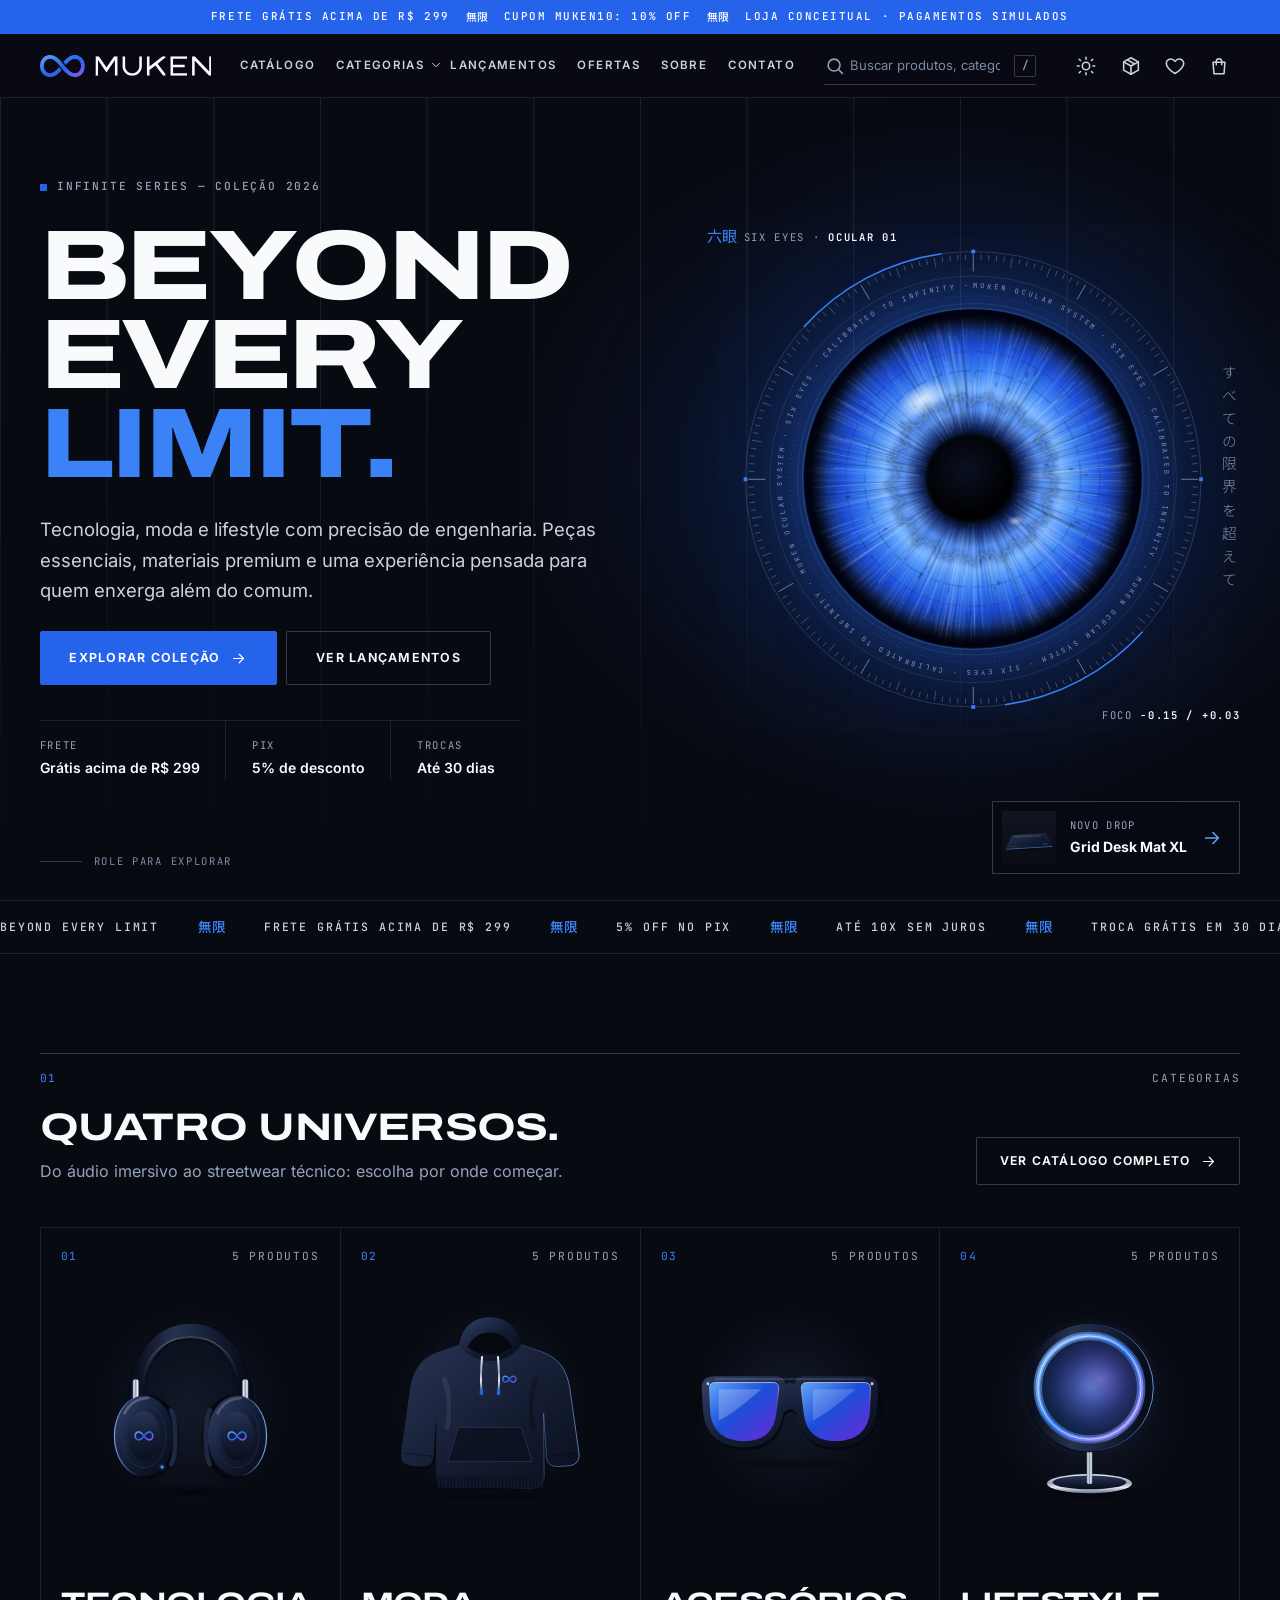
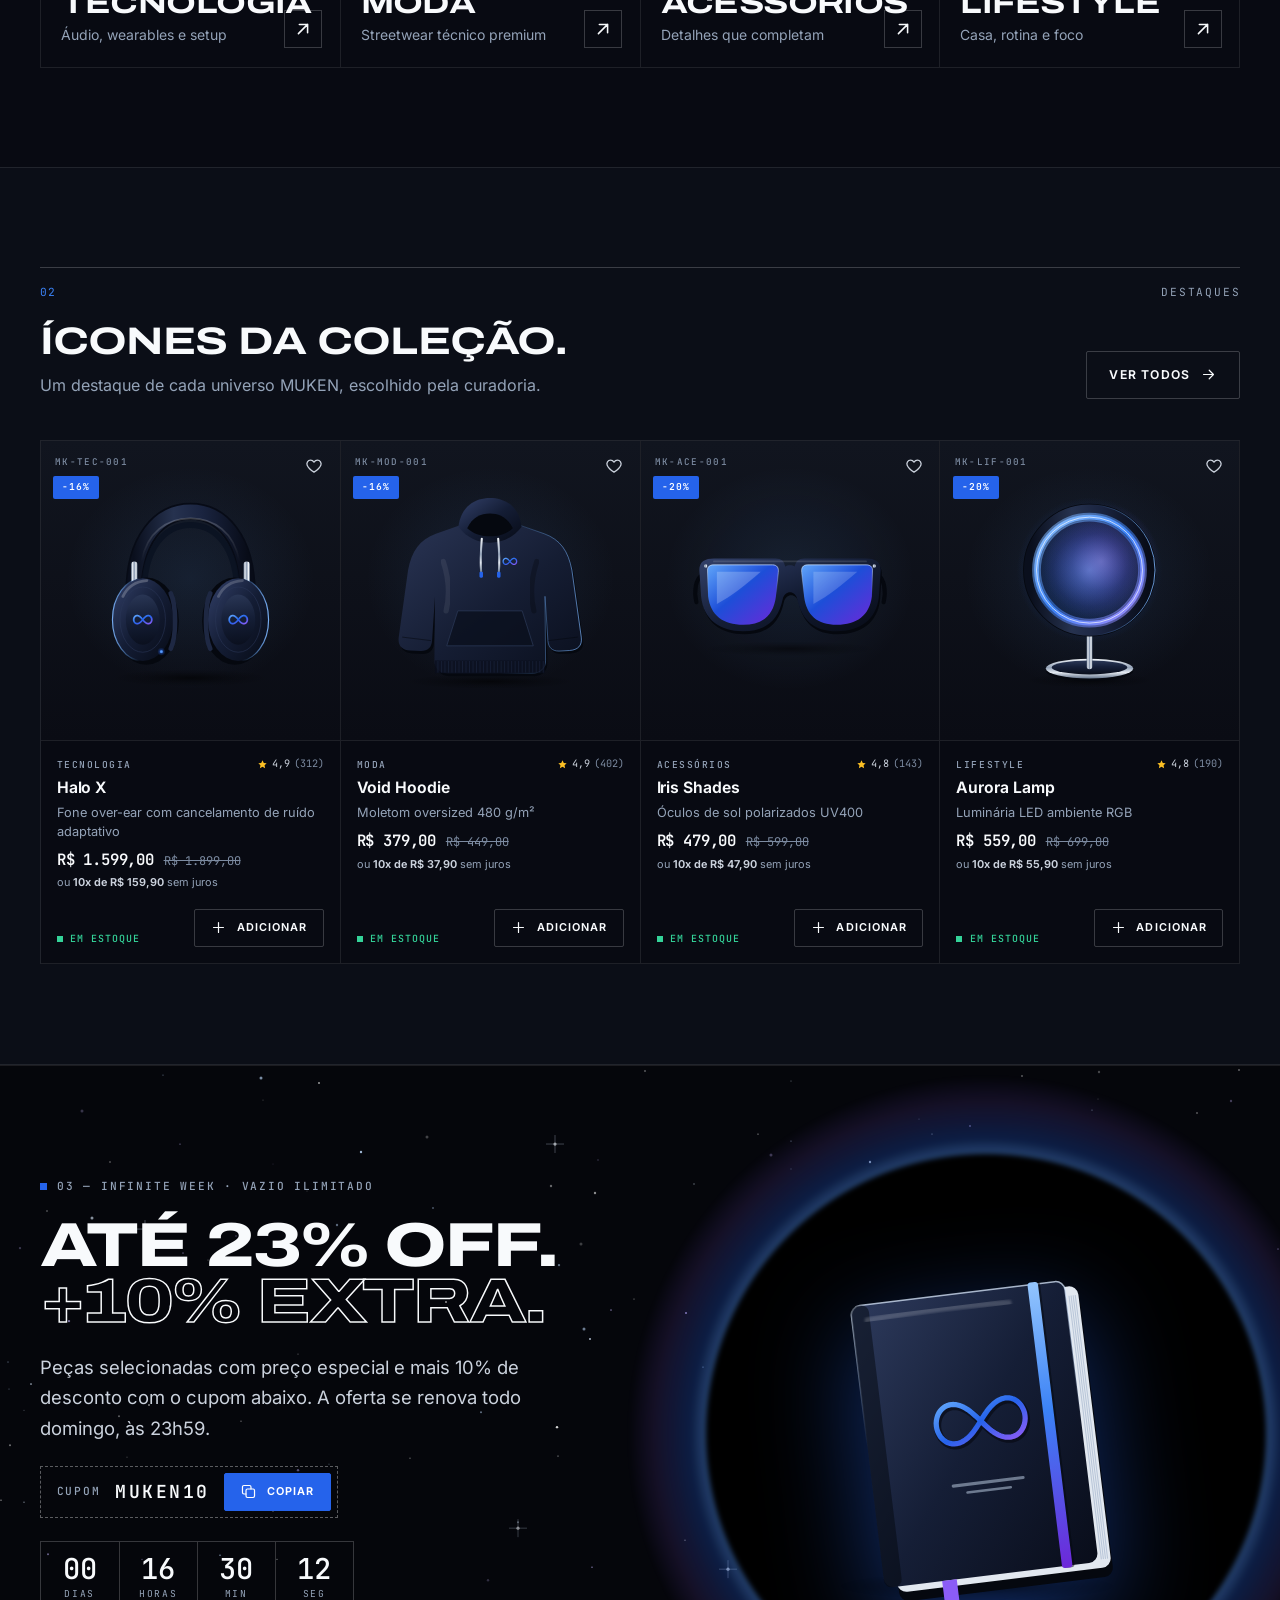
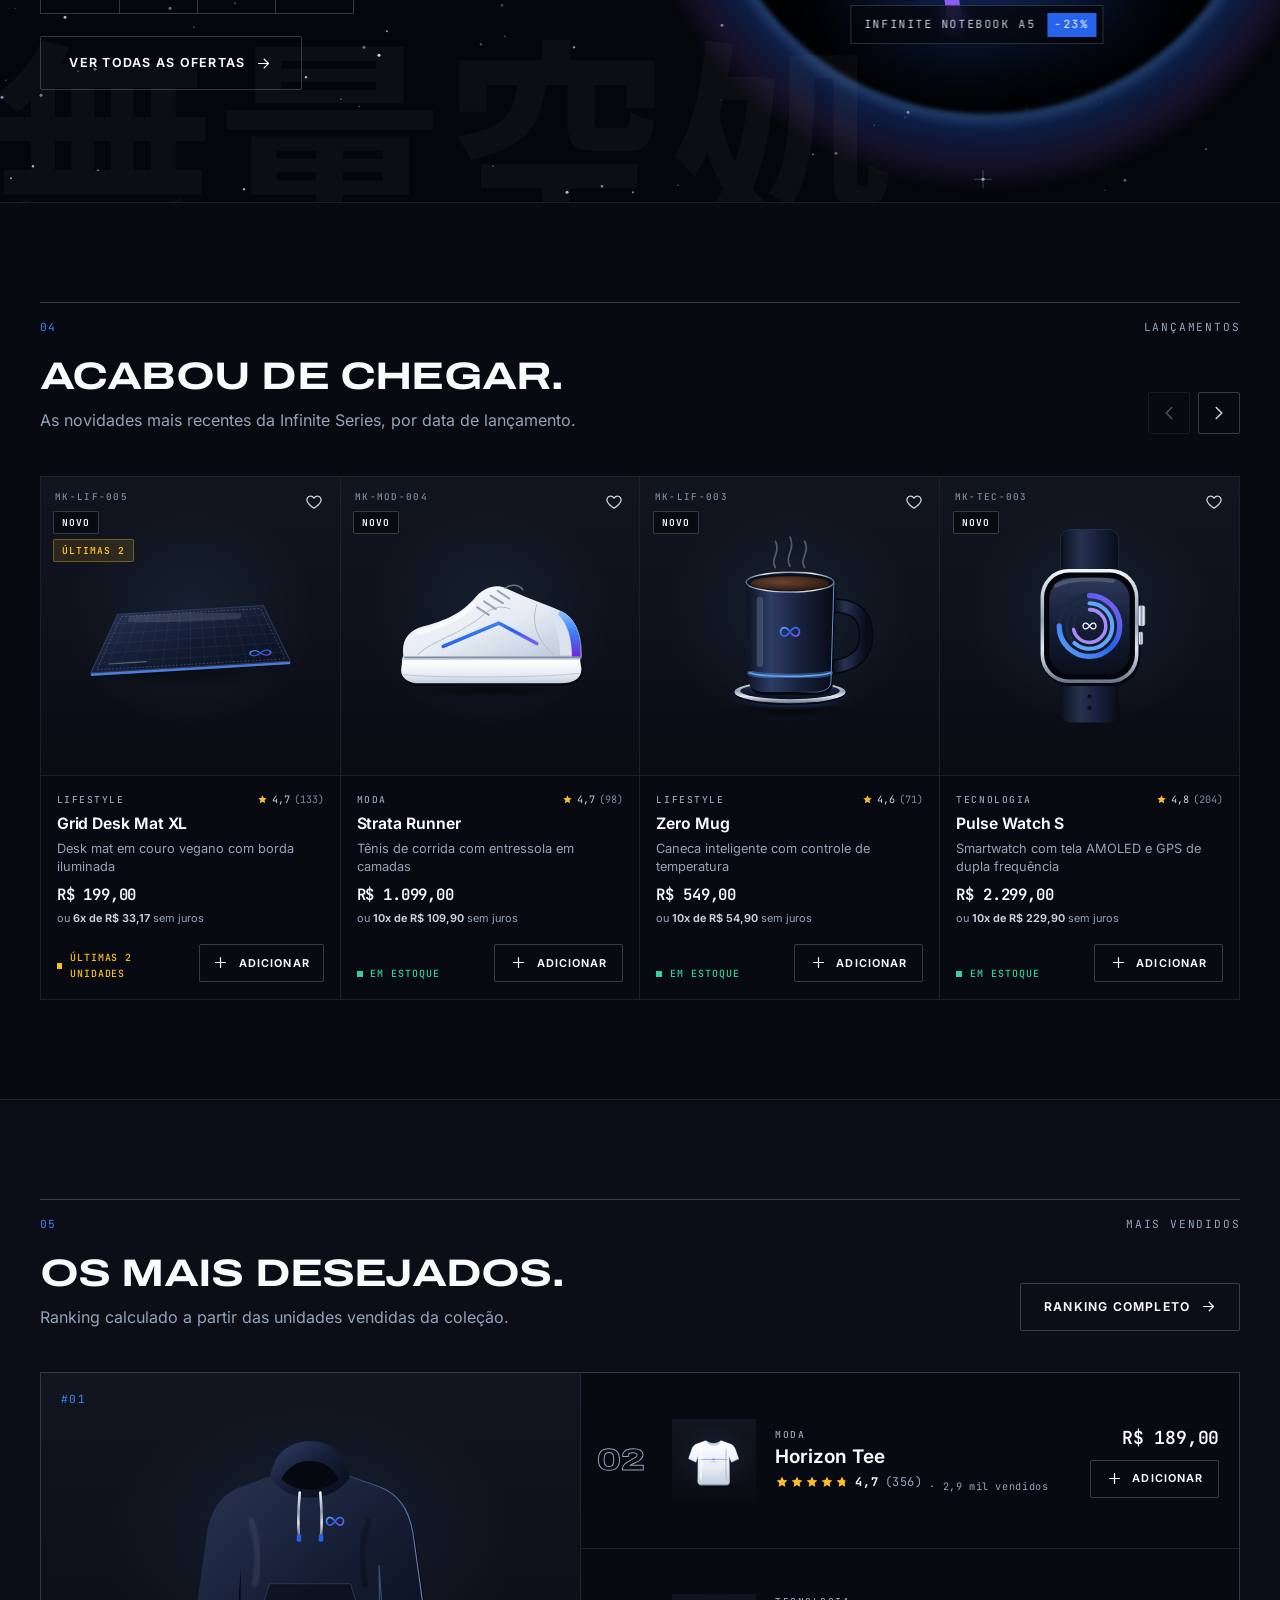
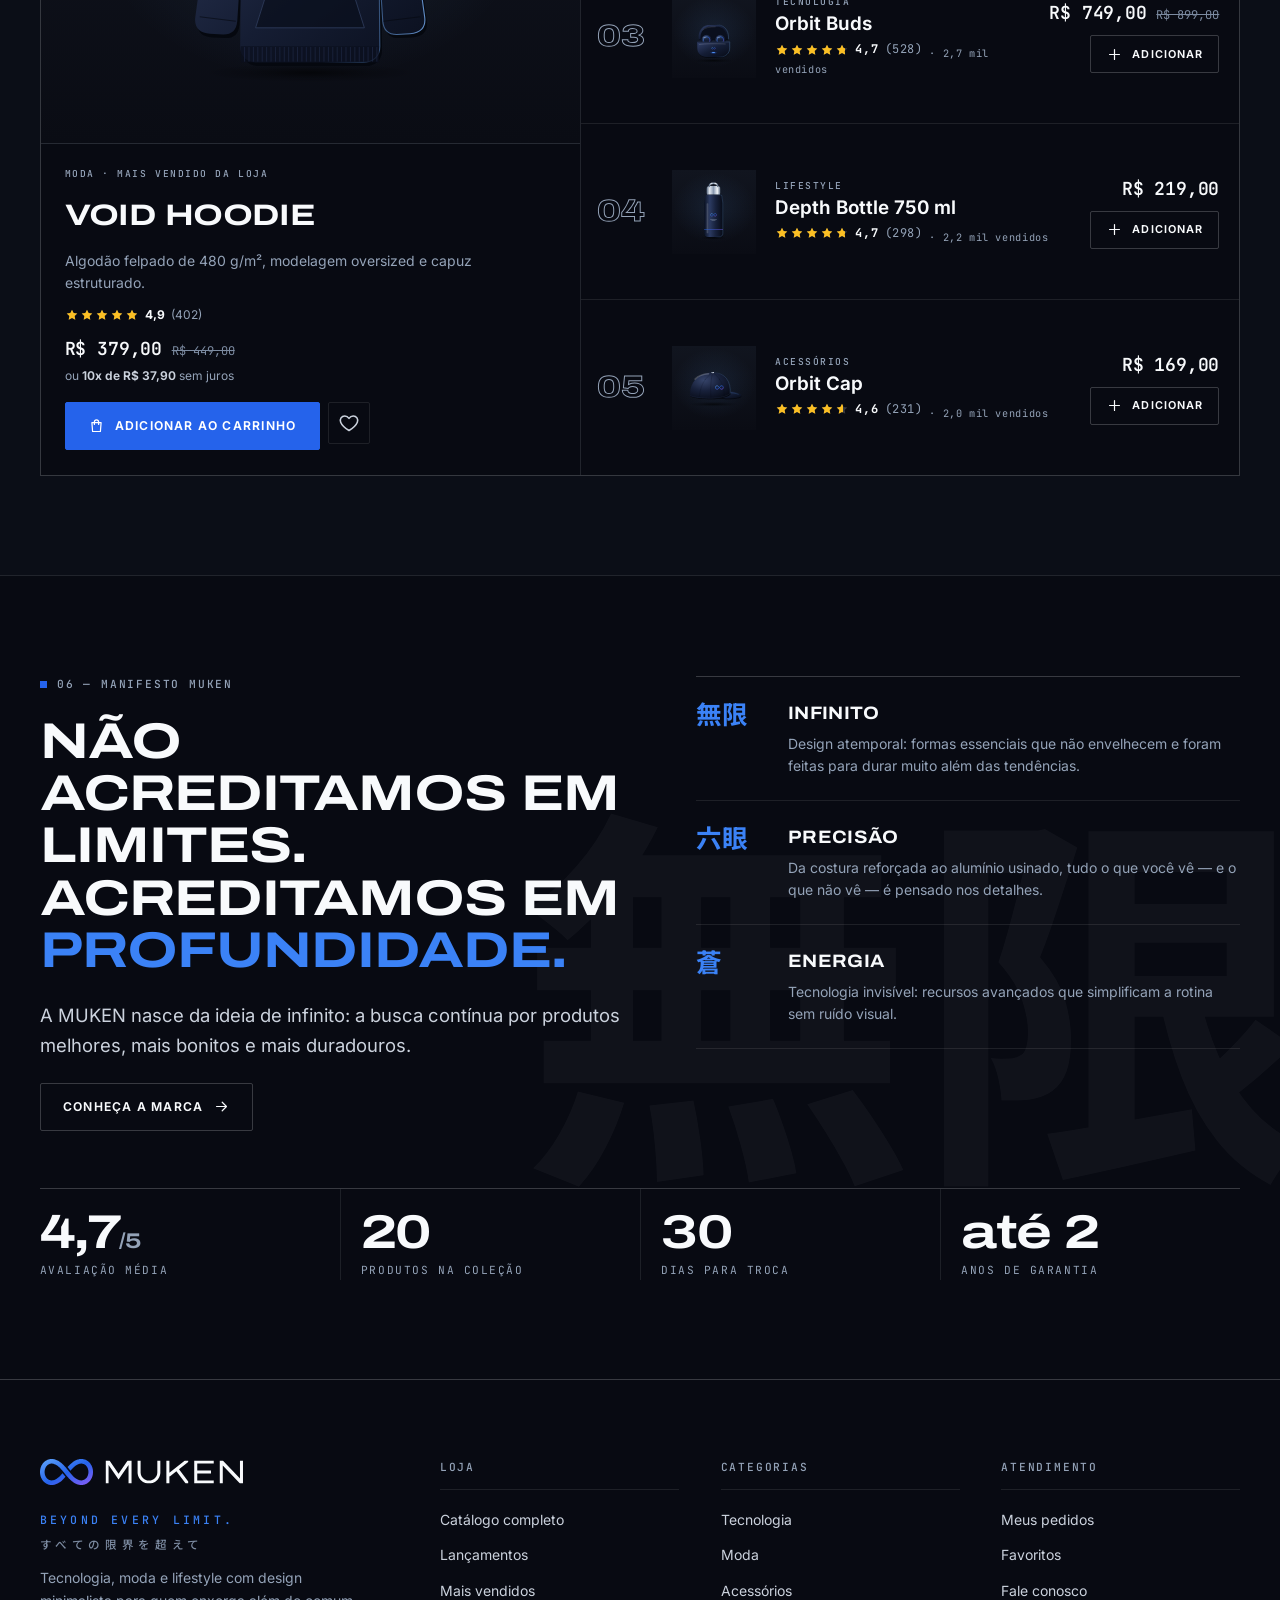
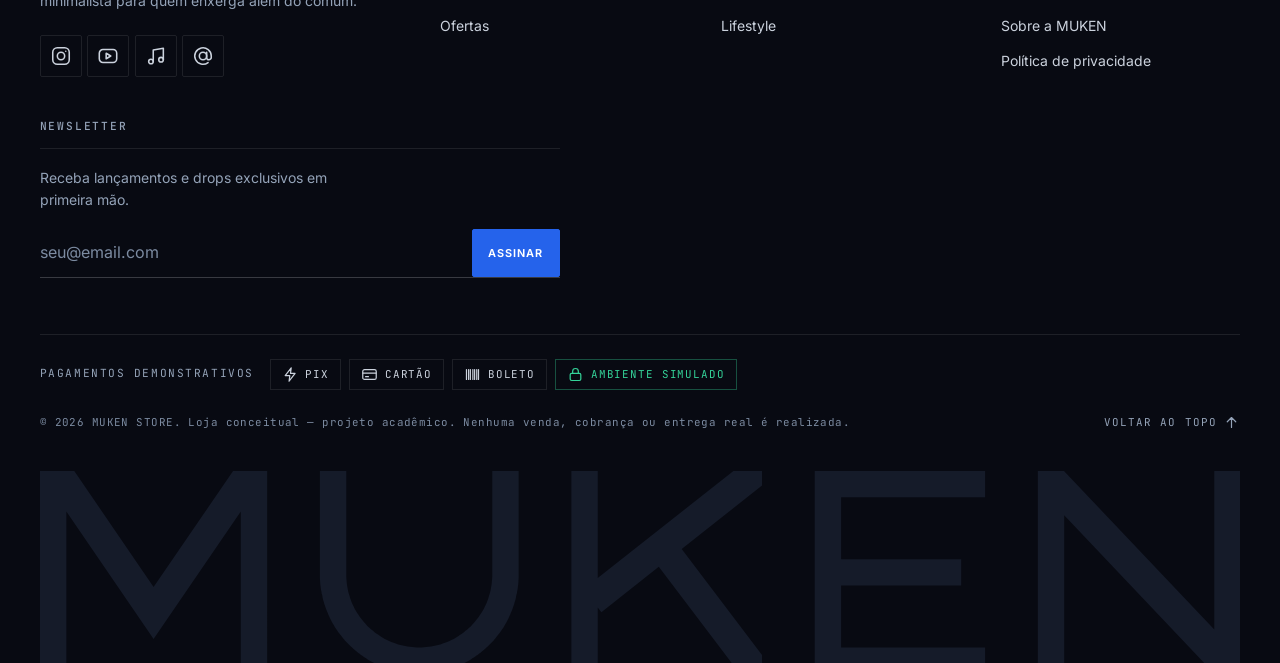
==== commit 1d61829e: "Add team members to documentation - Equipe (Ana Julia, João Pedro Ribeiro e Matheus Lopes Spindola) " ====
--- a/index.html
+++ b/index.html
@@ -7,7 +7,7 @@
   <meta name="description" content="MUKEN STORE: tecnologia, moda, acessórios e lifestyle com design minimalista e futurista. Loja virtual conceitual — BEYOND EVERY LIMIT.">
   <meta name="theme-color" content="#080A12">
   <meta name="color-scheme" content="dark light">
-  <meta name="author" content="João Pedro Ribeiro">
+  <meta name="author" content="Ana Julia, João Pedro Ribeiro e Matheus Lopes Spindola">
 
   <!-- Open Graph (pré-visualização ao compartilhar o link) -->
   <meta property="og:type" content="website">
--- a/css/responsive.css
+++ b/css/responsive.css
@@ -1,14 +1,14 @@
 /* =====================================================================
    MUKEN STORE — responsive.css
    Adaptações por tamanho de tela (abordagem desktop-first).
-   Breakpoints:  1280 (notebook) · 1100 · 1024 (tablet paisagem)
+   Breakpoints:  1280 (notebook) · 1279 (busca) · 1100 · 1024 (tablet paisagem)
                  860 · 768 (tablet retrato) · 600 · 480 (smartphone) · 380
    ===================================================================== */
 
 /* ---------- Notebook (até 1280px) ---------- */
 @media (max-width: 1280px) {
   .main-nav__link {
-    padding-inline: 0.65rem;
+    letter-spacing: 0.12em;
   }
 
   .header-search {
@@ -25,40 +25,8 @@
   }
 }
 
-/* ---------- Telas médias (até 1100px): menu vira gaveta ---------- */
-@media (max-width: 1100px) {
-  .main-nav {
-    display: none;
-  }
-
-  .header-inner .header-menu-btn {
-    display: inline-grid;
-    margin-left: -0.5rem;
-  }
-
-  .header-search {
-    max-width: 380px;
-  }
-
-  .product-grid {
-    grid-template-columns: repeat(3, minmax(0, 1fr));
-  }
-
-  .carousel__track {
-    grid-auto-columns: calc(100% / 3);
-  }
-}
-
-/* ---------- Tablet retrato (até 860px): pesquisa vira ícone ---------- */
-@media (max-width: 860px) {
-  :root {
-    --header-h: 64px;
-  }
-
-  .header-inner {
-    gap: 0.5rem;
-  }
-
+/* ---------- Abaixo de 1280px: a pesquisa vira ícone e abre uma barra abaixo do cabeçalho ---------- */
+@media (max-width: 1279px) {
   .header-actions {
     margin-left: auto;
   }
@@ -94,6 +62,38 @@
   .search-suggestions {
     min-width: 0;
   }
+}
+
+/* ---------- Telas médias (até 1100px): menu vira gaveta ---------- */
+@media (max-width: 1100px) {
+  .main-nav {
+    display: none;
+  }
+
+  .header-inner .header-menu-btn {
+    display: inline-grid;
+    margin-left: -0.5rem;
+  }
+
+  .product-grid {
+    grid-template-columns: repeat(3, minmax(0, 1fr));
+  }
+
+  .carousel__track {
+    grid-auto-columns: calc(100% / 3);
+  }
+}
+
+/* ---------- Tablet retrato (até 860px) ---------- */
+@media (max-width: 860px) {
+  :root {
+    --header-h: 64px;
+  }
+
+  .header-inner {
+    gap: 0.5rem;
+  }
+
 
   .brand-logo {
     height: 22px;
